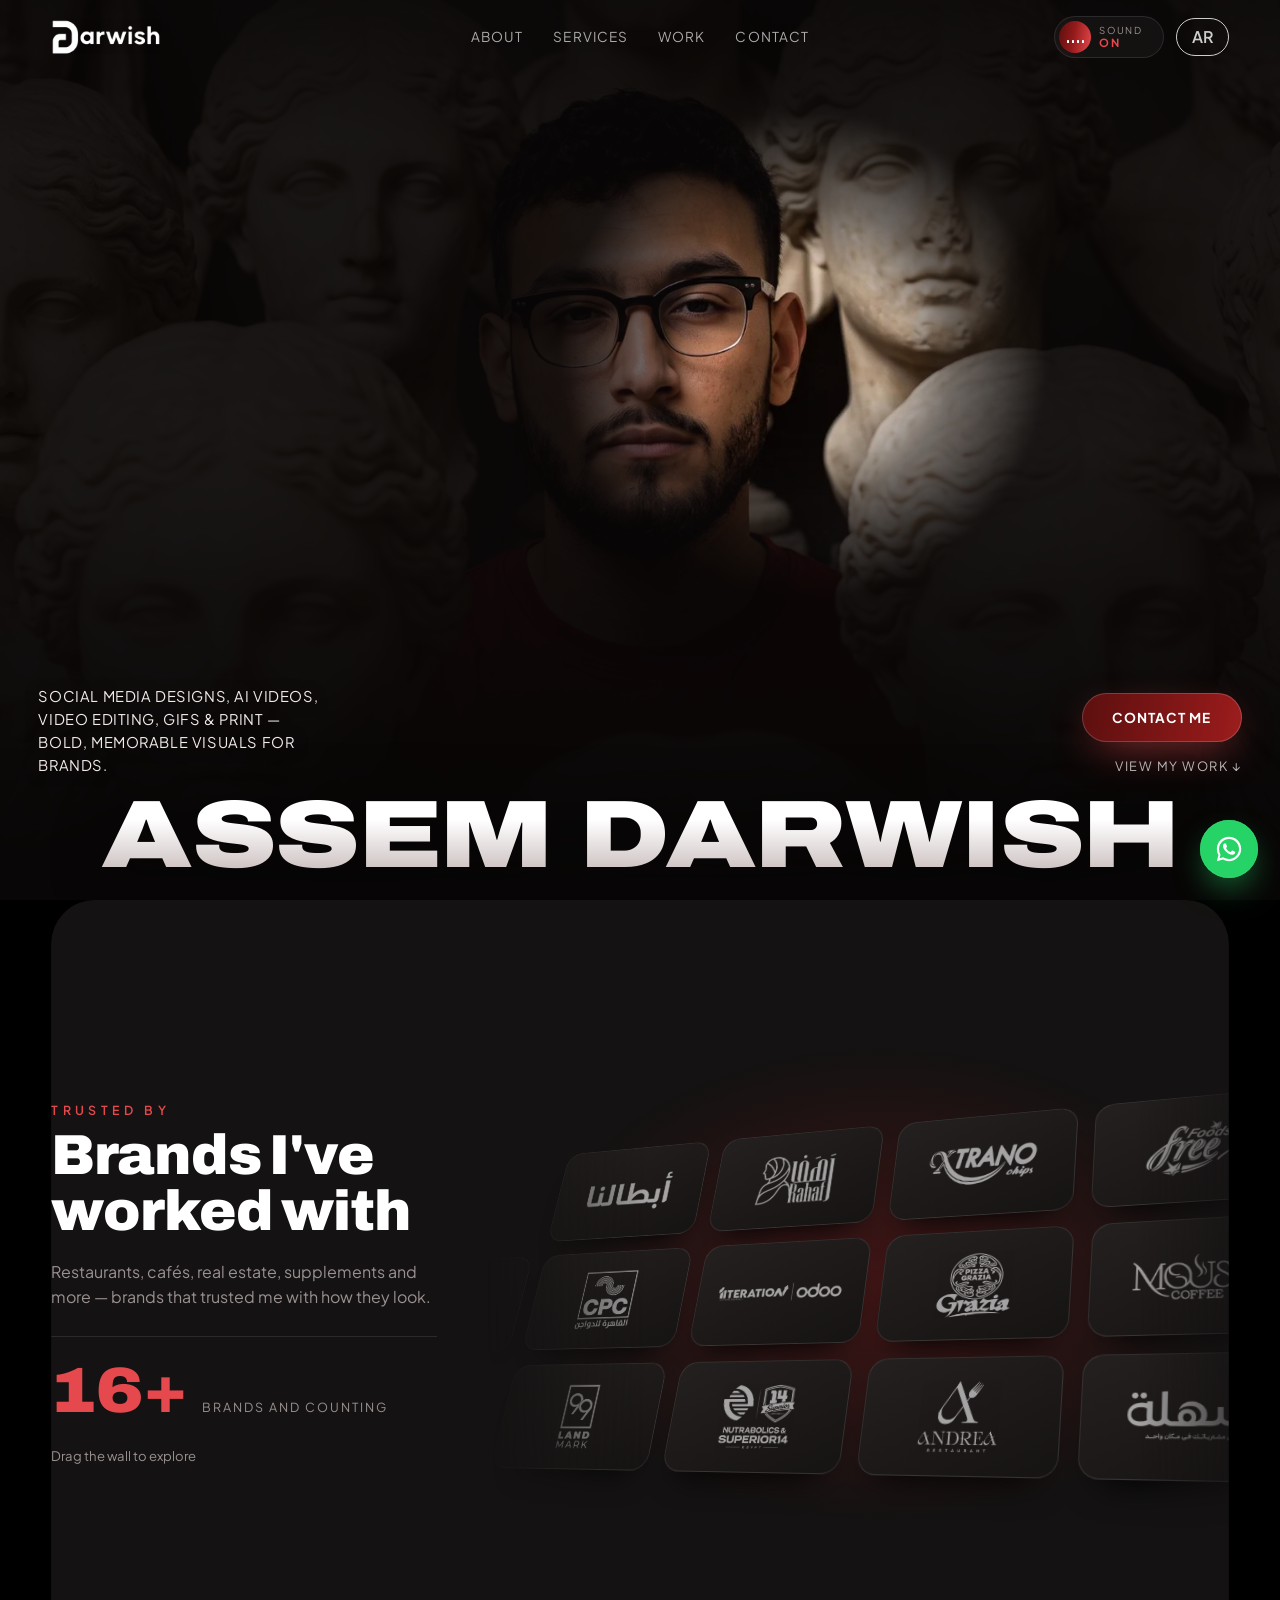
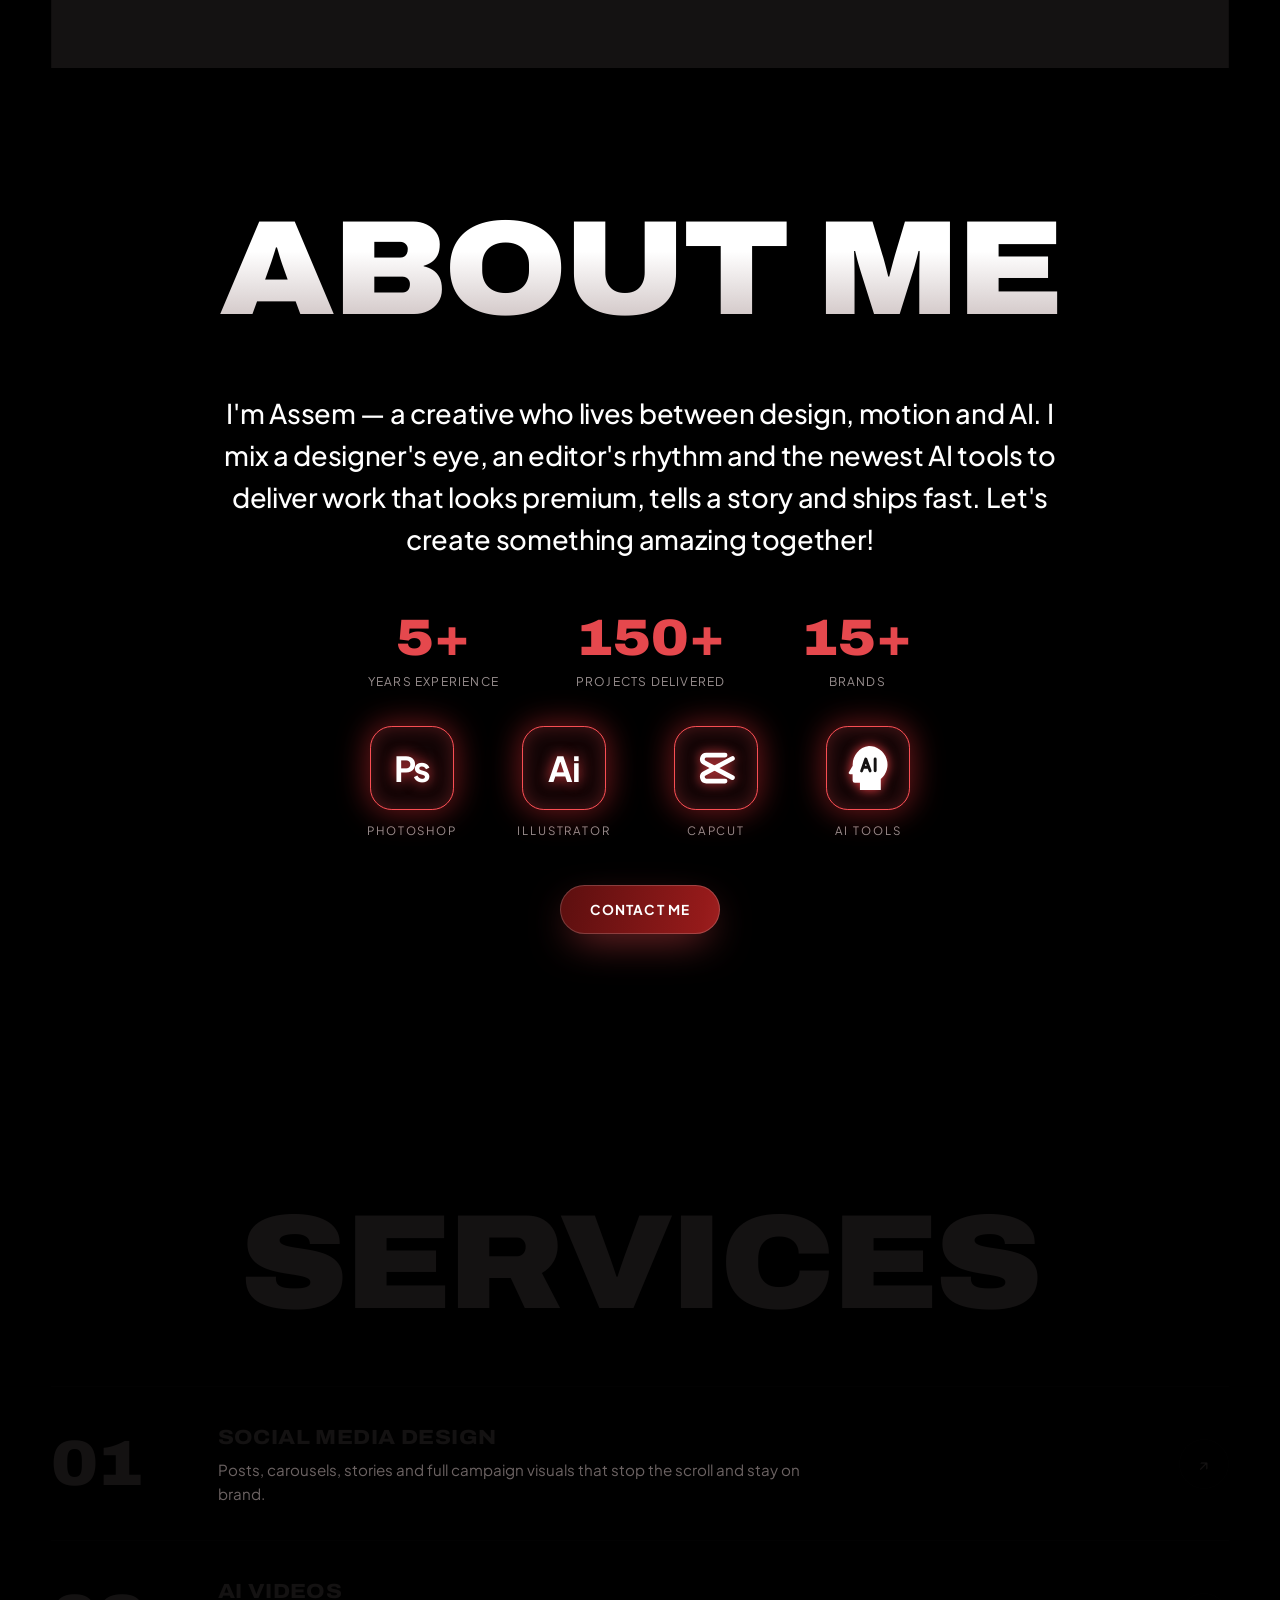
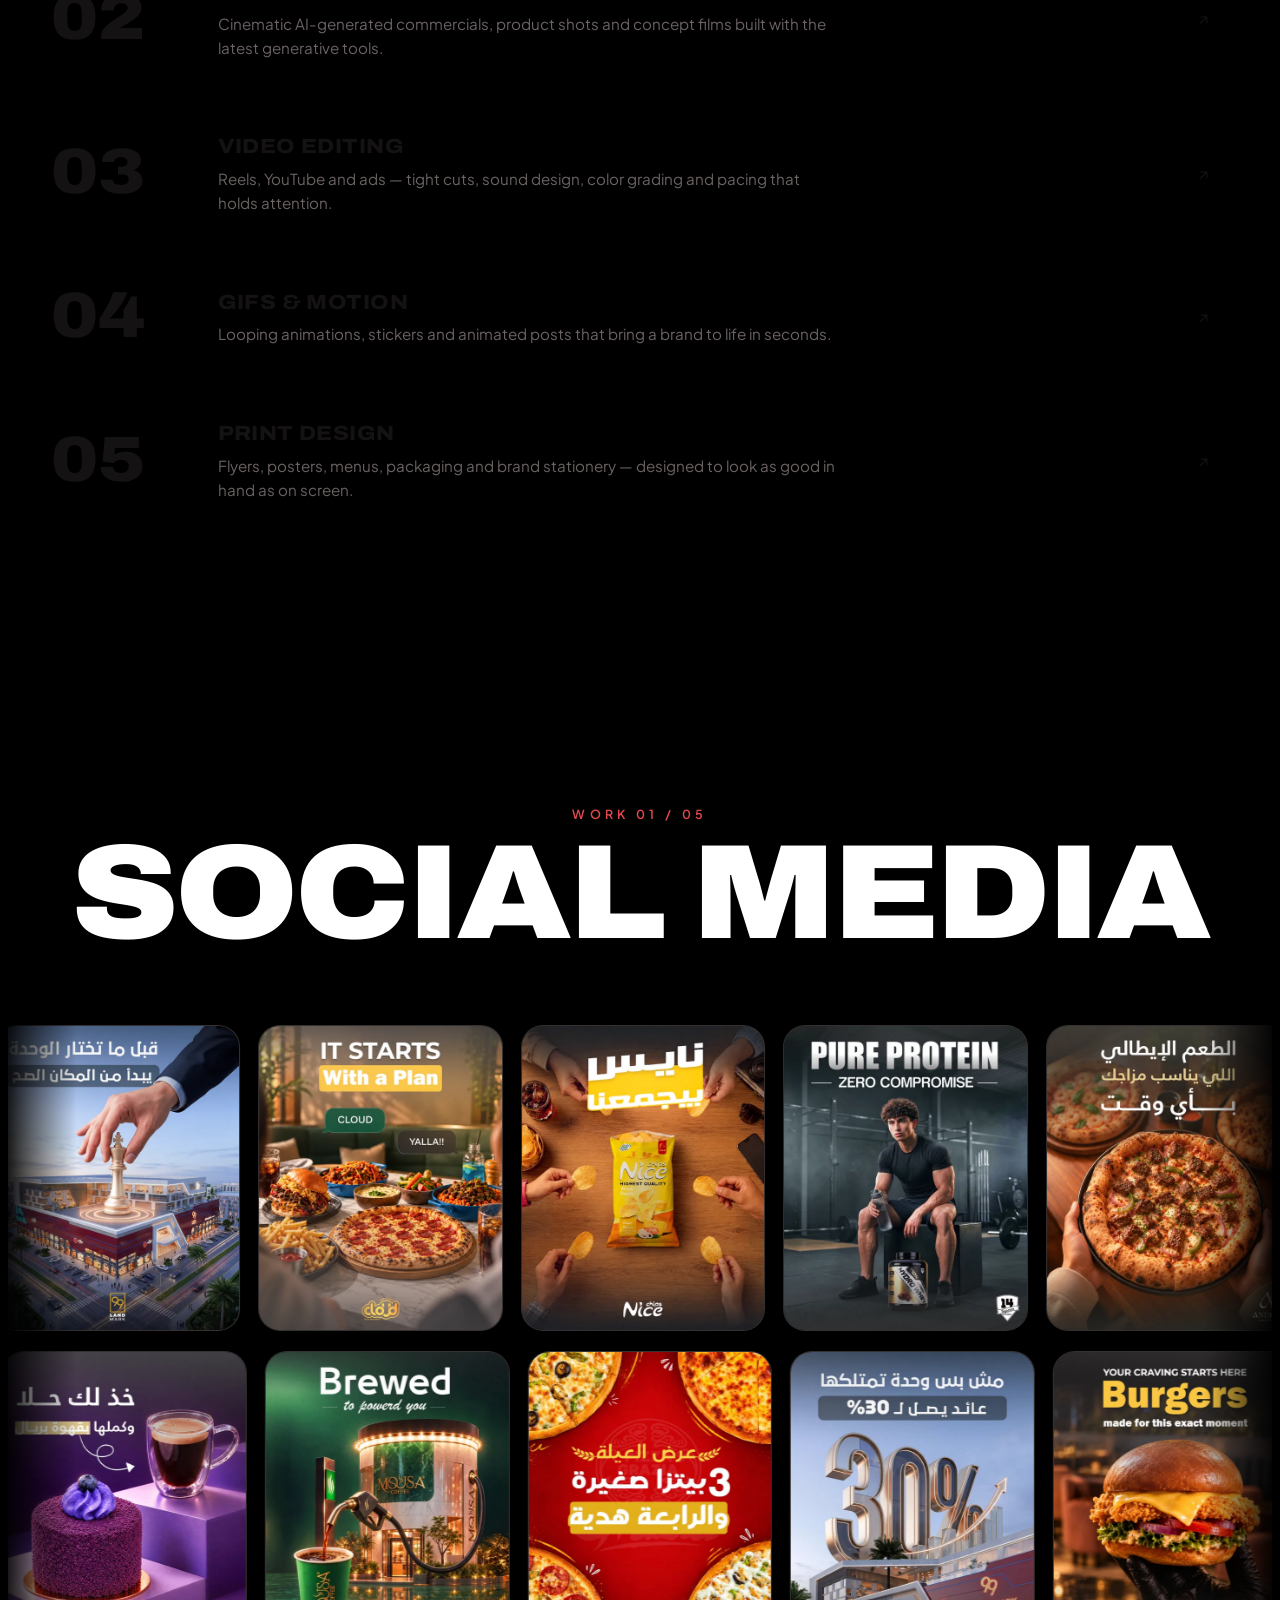
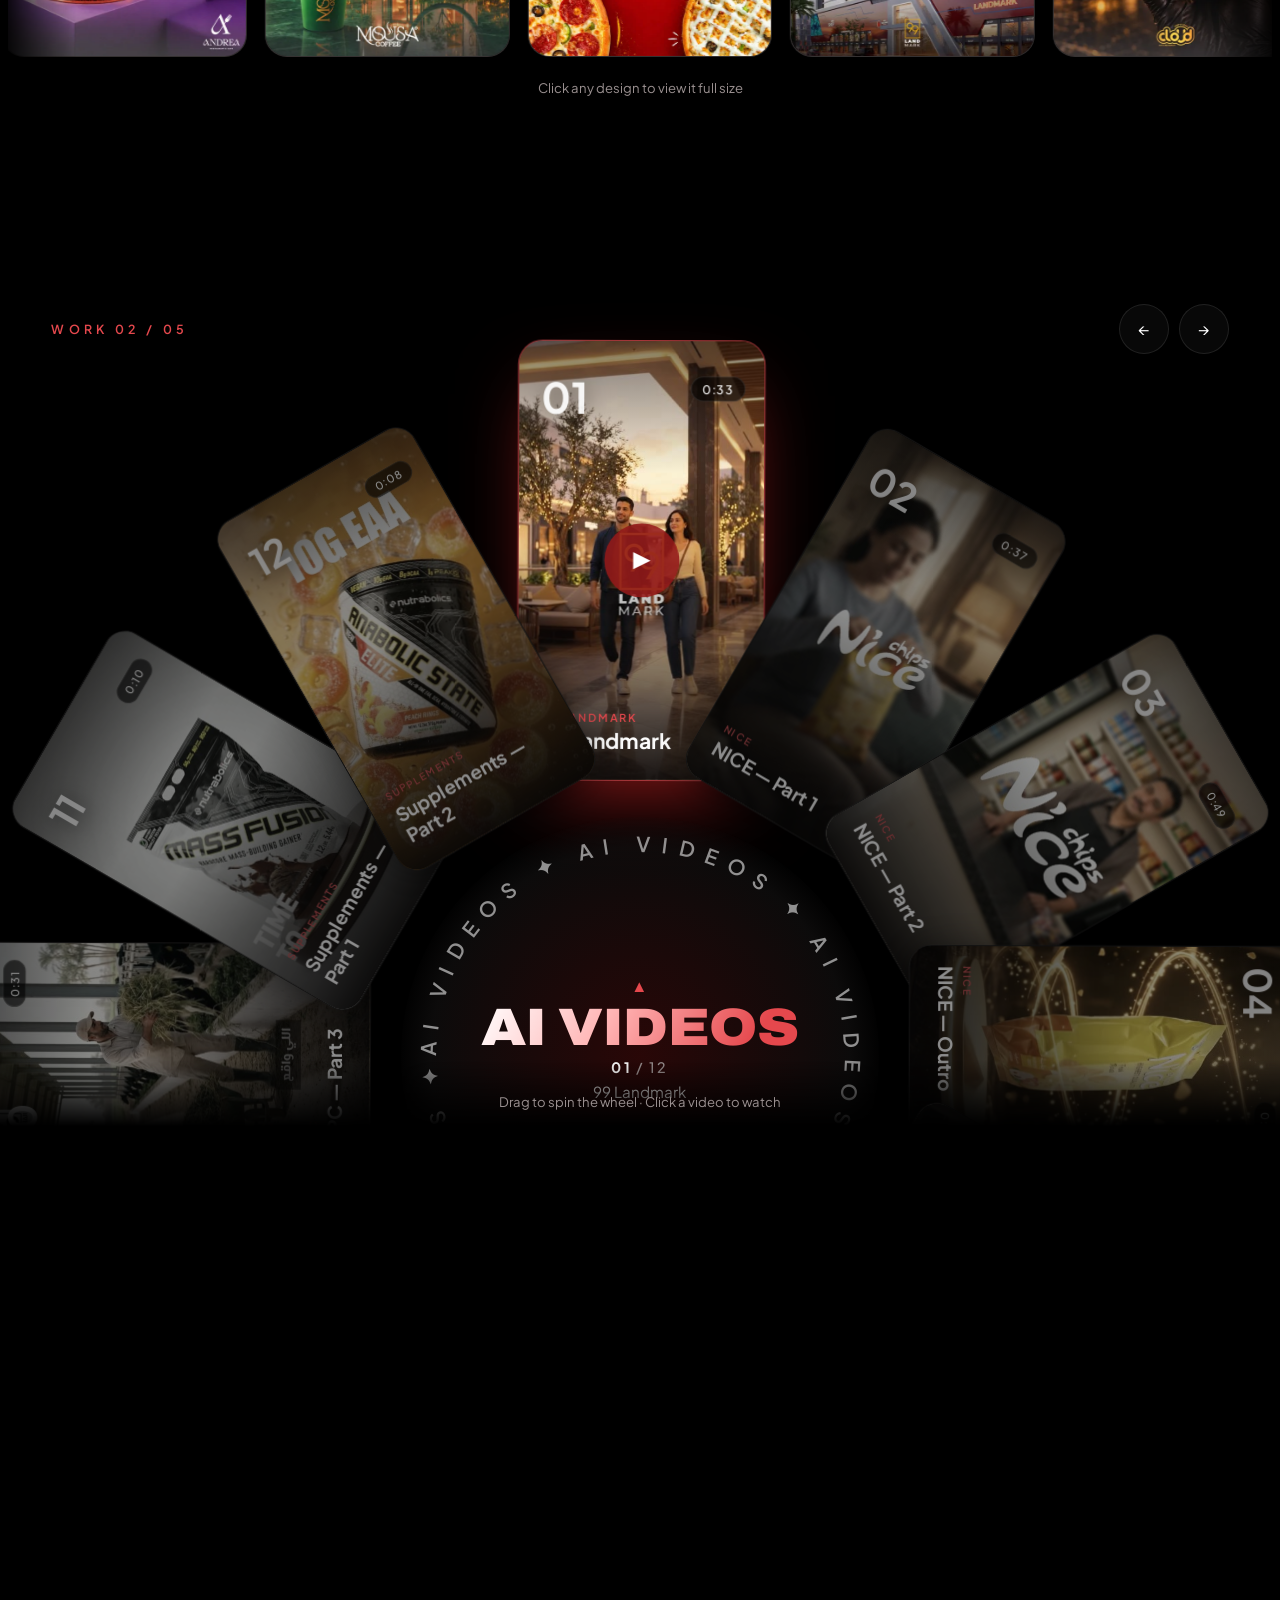
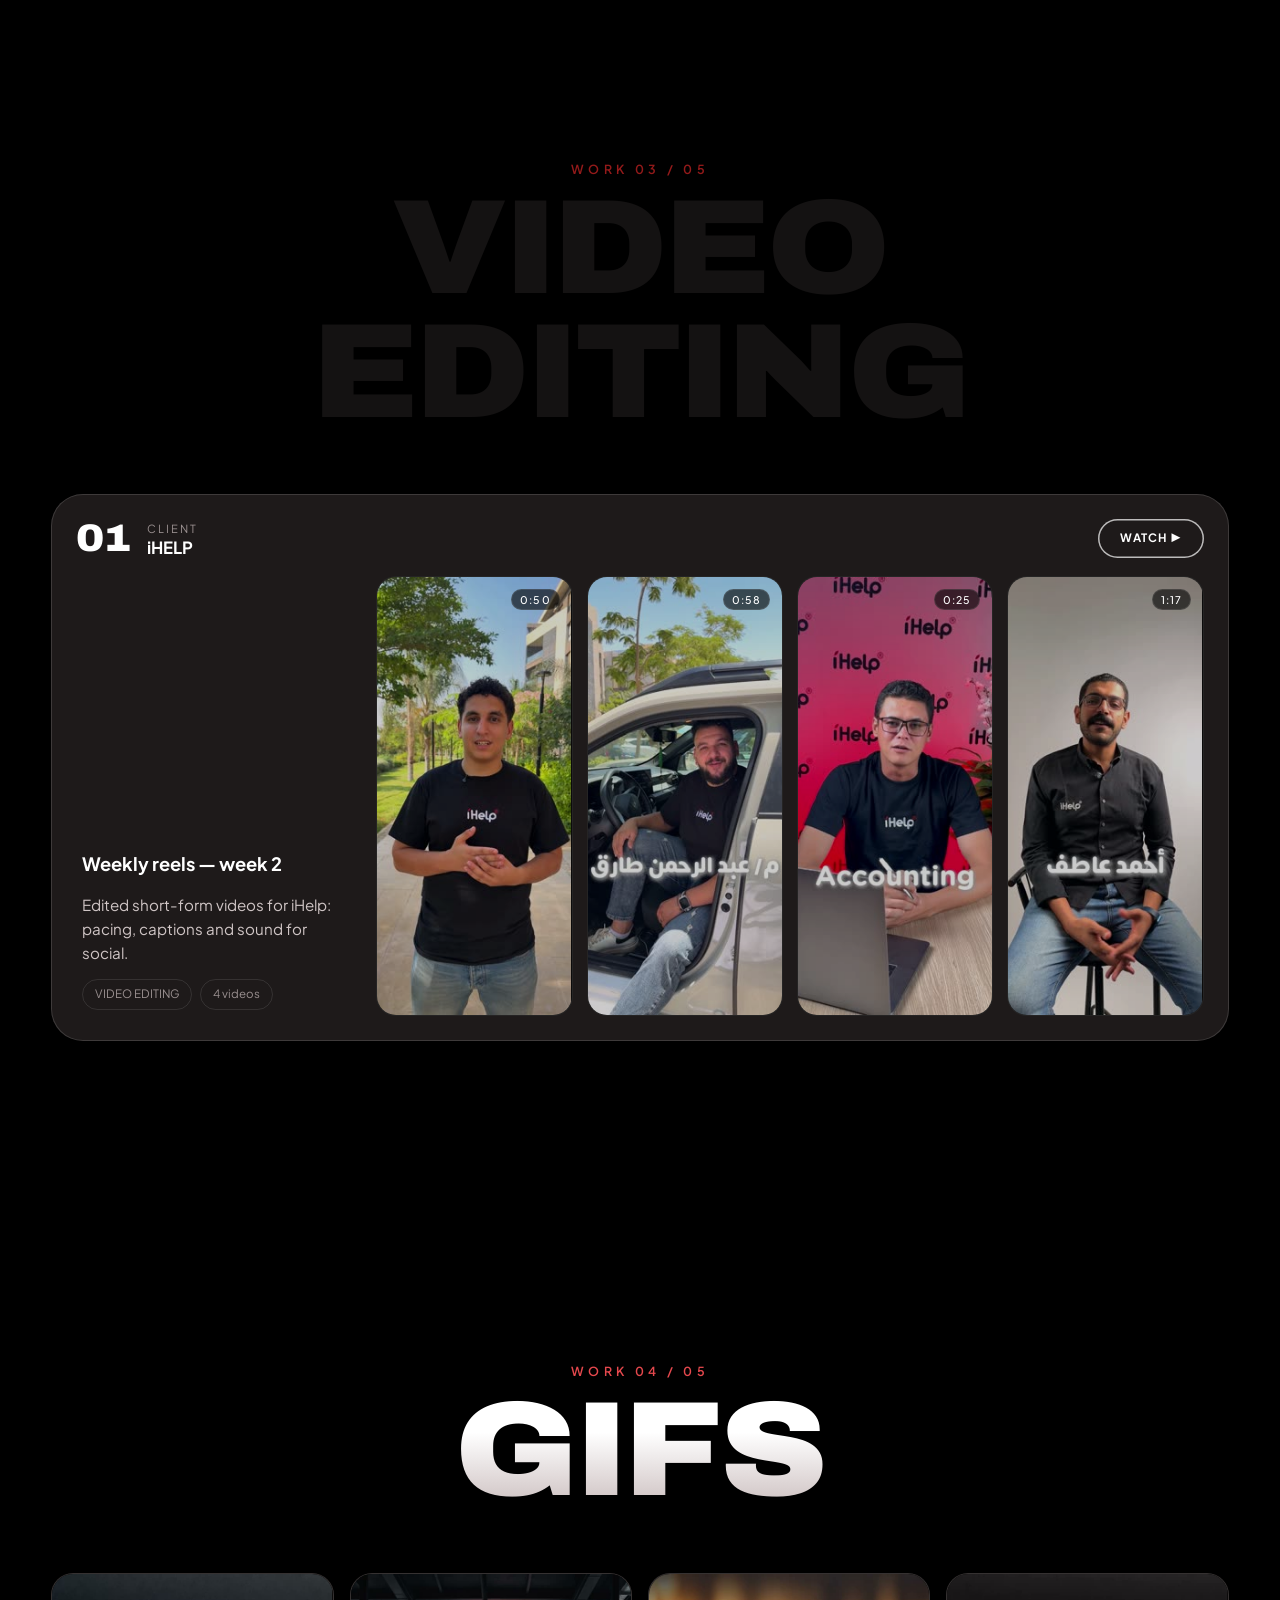
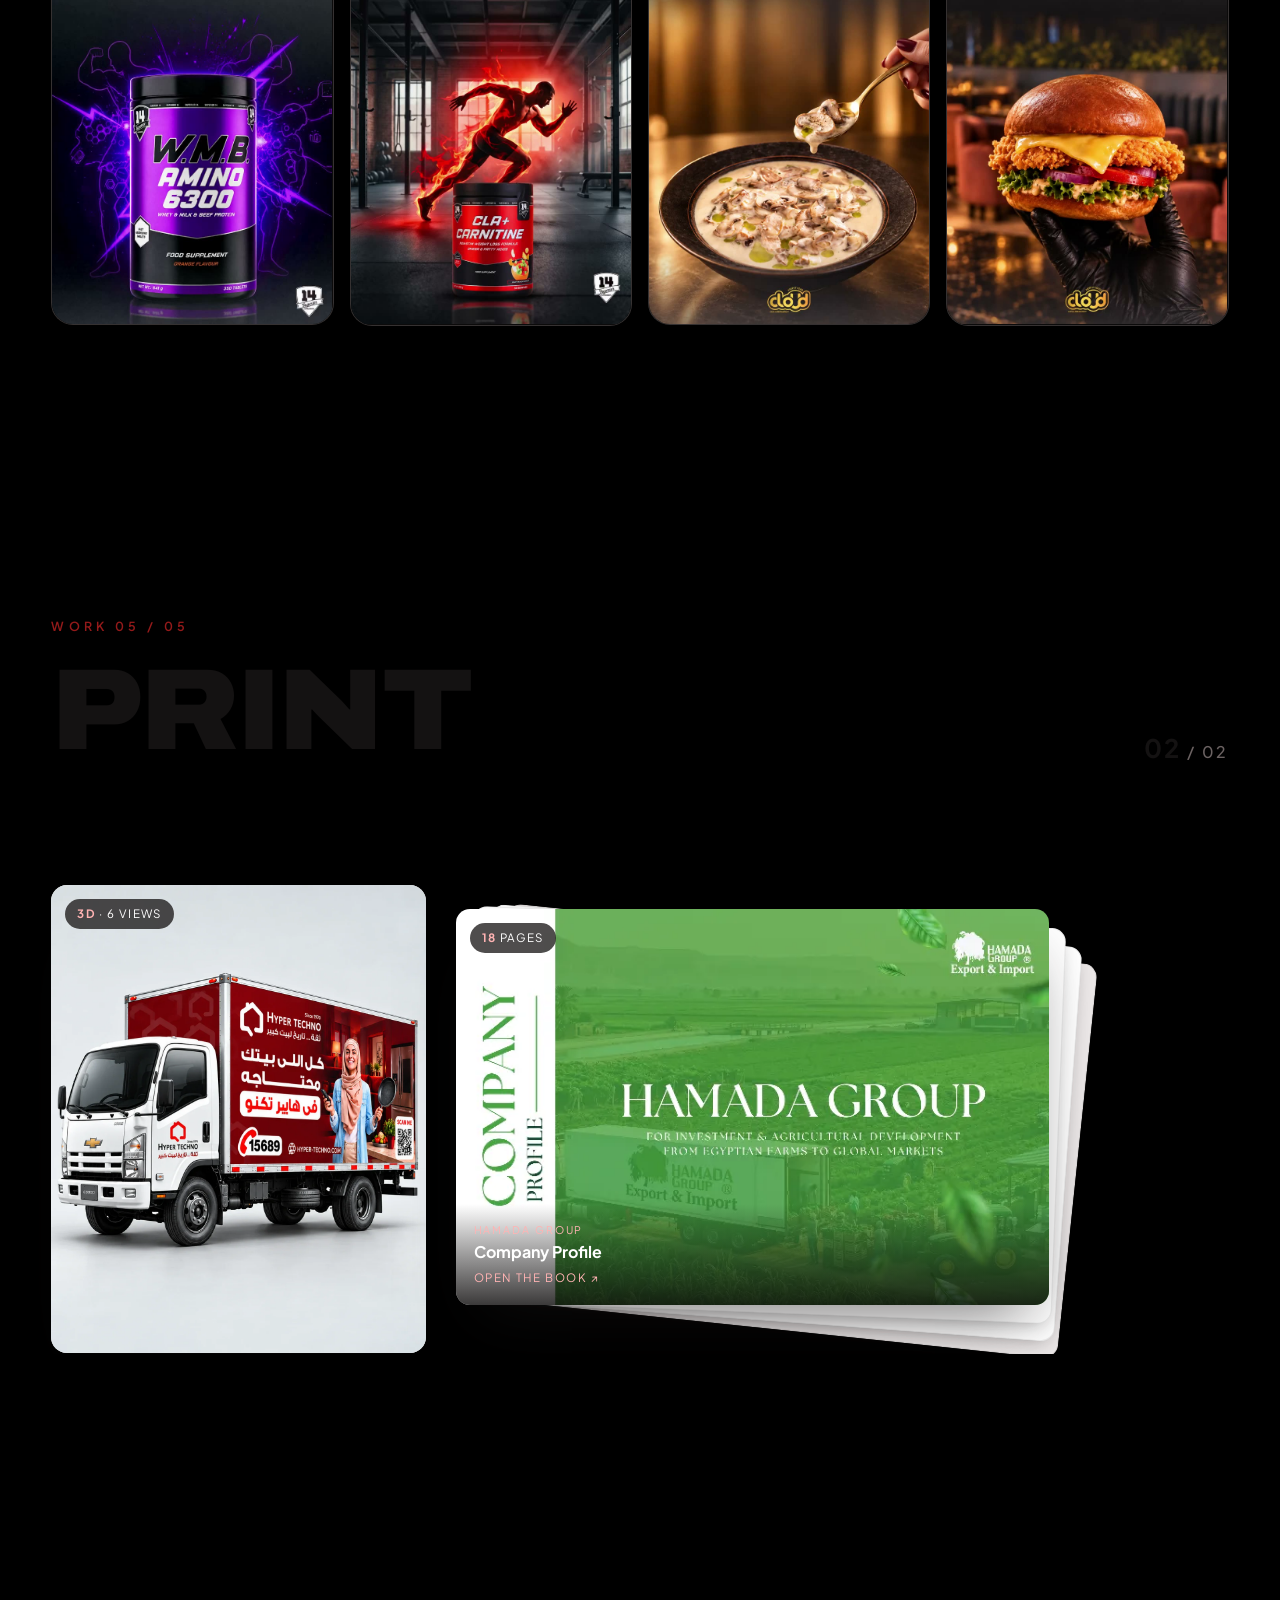
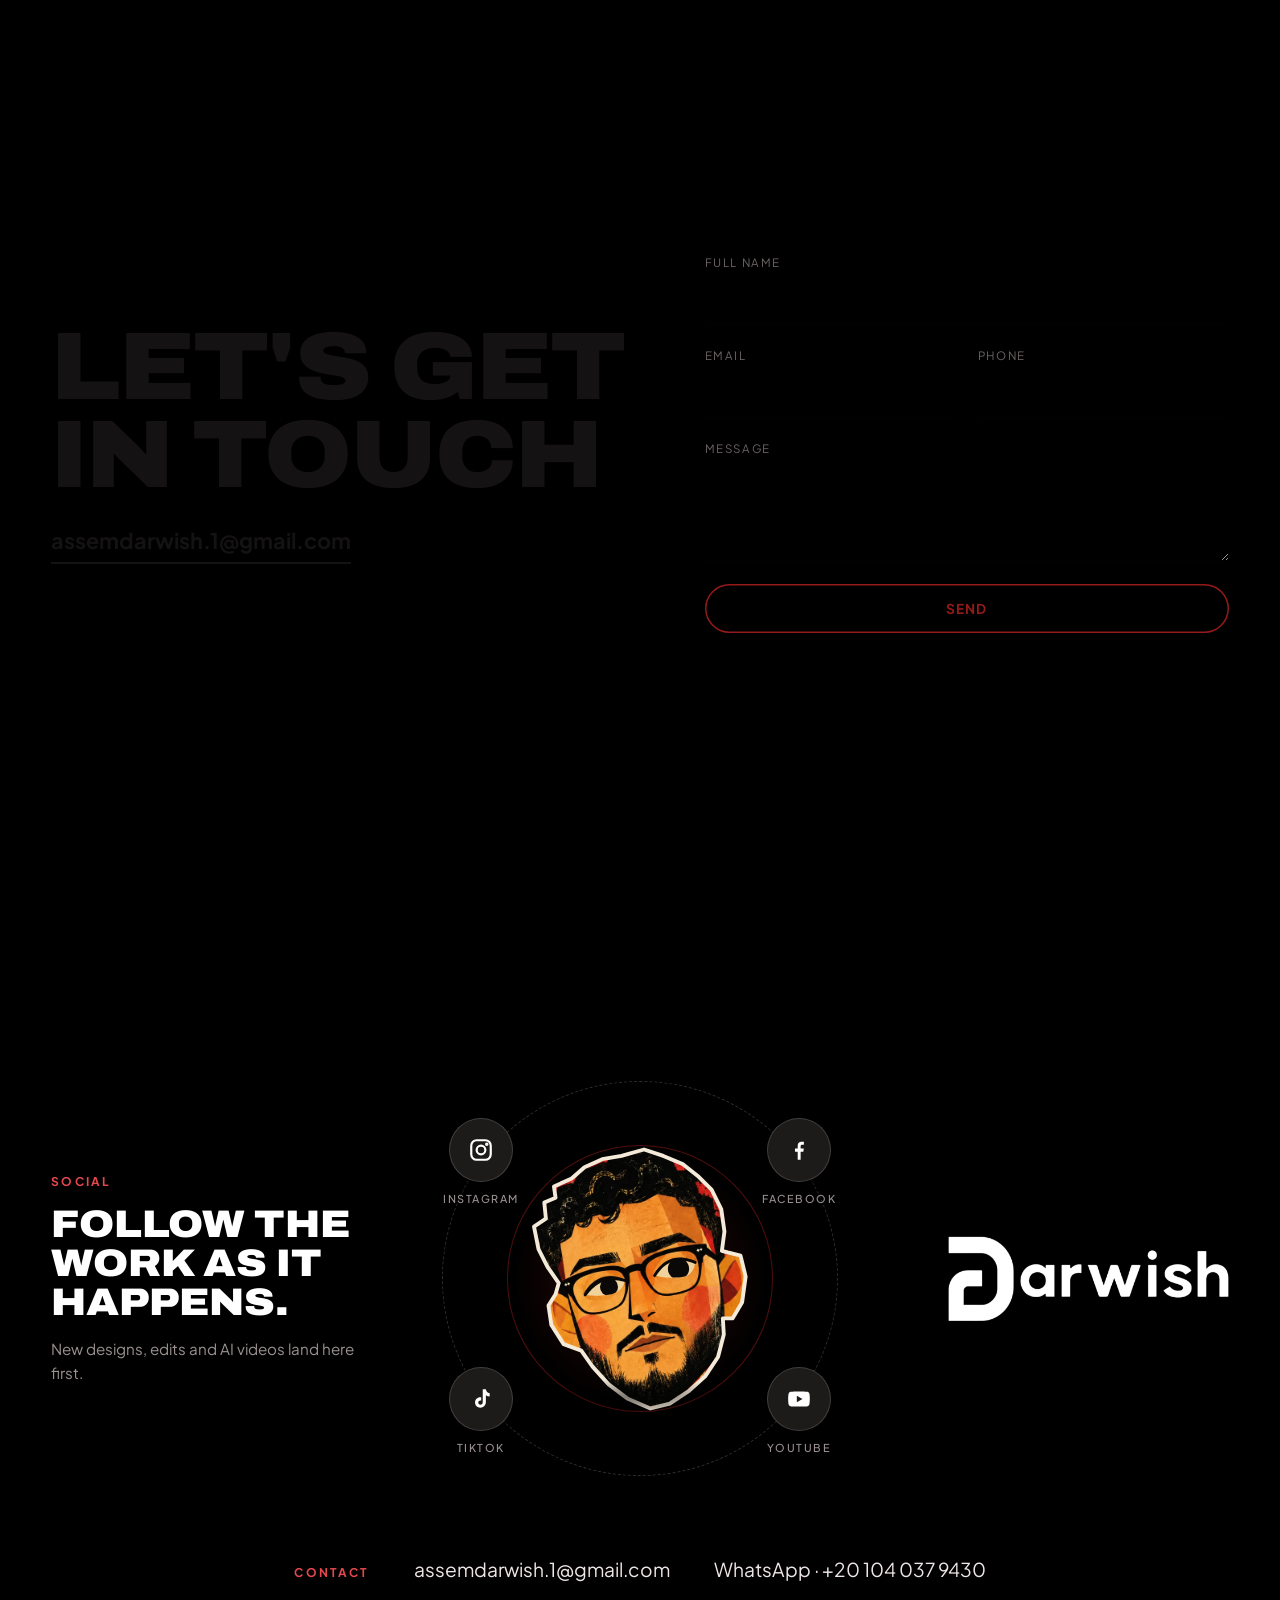
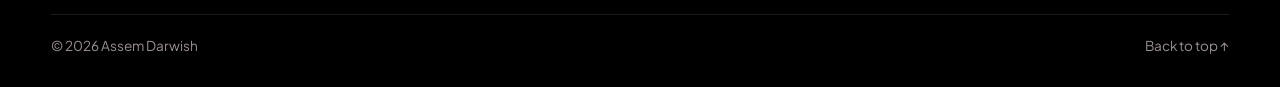
==== index.html @ 2fa7eb3a "Remove the testimonials section Co-Authored-By: Claude Opus 5.5 <noreply@anthropic.com>" ====
﻿<!doctype html>
<html lang="en" dir="ltr">
<head>
<meta charset="utf-8">
<meta name="viewport" content="width=device-width, initial-scale=1">
<title>Assem Darwish — Designer · Editor · AI Video Creator</title>
<meta name="description" content="Portfolio of Assem Darwish: graphic design, video editing and AI-generated video.">
<link rel="icon" href="favicon.ico" sizes="32x32">
<link rel="icon" href="assets/media/icon-512.png" type="image/png" sizes="512x512">
<link rel="apple-touch-icon" href="assets/media/icon-180.png">
<link rel="preconnect" href="https://fonts.googleapis.com">
<link rel="preconnect" href="https://fonts.gstatic.com" crossorigin>
<link href="https://fonts.googleapis.com/css2?family=Archivo:wdth,wght@62..125,400..900&family=Cairo:wght@400;600;800;900&family=Plus+Jakarta+Sans:wght@400;500;600;700&display=swap" rel="stylesheet">
<link rel="stylesheet" href="style.css?v=14">
</head>
<body>

<div class="loader" id="loader"><img class="loader-logo" src="assets/media/logo-mark.webp" alt=""><div class="loader-bar"><i></i></div>
</div>
<div class="cursor" id="cursor"></div>
<div class="progress" id="progress"></div>

<header class="nav" id="nav">
  <a href="#home" class="logo" aria-label="Assem Darwish"><img src="assets/media/logo.webp" alt="Assem Darwish"></a>
  <nav class="links" id="links">
    <a href="#about" data-en="About" data-ar="عني"></a>
    <a href="#services" data-en="Services" data-ar="خدماتي"></a>
    <a href="#work" data-en="Work" data-ar="أعمالي"></a>
    <a href="#contact" data-en="Contact" data-ar="تواصل"></a>
  </nav>
  <div class="nav-right">
    <div class="music" id="music">
  <button class="music-btn" id="musicBtn" aria-label="Play / pause music"><span class="eq"><i></i><i></i><i></i><i></i></span></button>
  <div class="music-info"><small data-en="Sound" data-ar="الصوت"></small><b id="musicState">OFF</b></div>
  <input type="range" id="musicVol" min="0" max="1" step="0.01" value="0.5" aria-label="Volume">
</div>
    <button class="lang" id="lang" aria-label="Switch language">AR</button>
    <button class="burger" id="burger" aria-label="Menu"><i></i><i></i></button>
  </div>
</header>

<main id="main">

<!-- HERO -->
<div class="anchor" id="home"></div>
<section class="panel hero">
  <div class="hero-media" id="heroMedia">
    <img src="assets/media/hero-statues.webp" alt="Assem Darwish" fetchpriority="high">
  </div>
  <div class="hero-shade"></div>
  <div class="hero-dark" id="heroDark" aria-hidden="true"></div>
  <h1 class="hero-name"><span id="heroName" data-en="ASSEM DARWISH" data-ar="عاصم درويش"></span></h1>
  <div class="hero-row">
    <p class="hero-intro reveal" data-en="Social media designs, AI videos, video editing, GIFs & print — bold, memorable visuals for brands." data-ar="تصميمات سوشيال ميديا، فيديوهات AI، مونتاج، GIFs ومطبوعات — شغل جريء بيعلّم مع البراندات."></p>
    <div class="hero-cta reveal">
      <a href="#contact" class="pill magnetic"><span data-en="Contact me" data-ar="تواصل معايا"></span></a>
      <a href="#work" class="hero-link" data-en="View my work ↓" data-ar="شوف أعمالي ↓"></a>
    </div>
  </div>
</section>

<!-- CLIENTS -->
<div class="anchor" id="clients"></div>
<section class="panel clients-sec">
  <div class="wrap clients-grid">
    <div class="clients-copy">
      <p class="work-no" data-en="TRUSTED BY" data-ar="عملاء اشتغلت معاهم"></p>
      <h2 class="ttl title-case" data-en="Brands I've worked with" data-ar="براندات اشتغلت معاها"></h2>
      <p class="clients-lead" data-en="Restaurants, cafés, real estate, supplements and more — brands that trusted me with how they look." data-ar="مطاعم وكافيهات وعقارات ومكملات غذائية وغيرهم — براندات وثقت فيّا في شكلها قدام الناس."></p>
      <div class="clients-stat reveal"><b data-count="16" data-suffix="+">0</b><span data-en="brands and counting" data-ar="براند ولسه مكملين"></span></div>
      <p class="hint" data-en="Drag the wall to explore" data-ar="اسحب الحيطة عشان تشوف أكتر"></p>
    </div>
    <div class="lwall"><div class="lwall-in">
      <div class="lrow"><div class="ltrack" id="logos1"></div></div>
      <div class="lrow"><div class="ltrack" id="logos2"></div></div>
      <div class="lrow"><div class="ltrack" id="logos3"></div></div>
    </div></div>
  </div>
</section>
<!-- ABOUT -->
<div class="anchor" id="about"></div>
<section class="panel about-sec">
  <i class="obj o-sphere" data-speed=".18"></i>
  <i class="obj o-pill" data-speed="-.12"></i>
  <i class="obj o-ring" data-speed=".1"></i>
  <i class="obj o-star" data-speed="-.2">✦</i>
  <i class="obj o-sphere sm" data-speed=".25"></i>
  <div class="wrap center">
    <h2 class="ttl outline" data-en="ABOUT ME" data-ar="عني"></h2>
    <p class="words" data-en="I'm Assem — a creative who lives between design, motion and AI. I mix a designer's eye, an editor's rhythm and the newest AI tools to deliver work that looks premium, tells a story and ships fast. Let's create something amazing together!" data-ar="أنا عاصم — بشتغل في المنطقة اللي بين التصميم والحركة والذكاء الاصطناعي. بجمع عين المصمم وإيقاع المونتير وأحدث أدوات الـ AI عشان أطلّع شغل شكله احترافي، بيحكي حكاية، وبيتسلّم بسرعة. يلا نعمل حاجة عظيمة سوا!"></p>
    <ul class="stats reveal">
      <li><b data-count="5" data-suffix="+">0</b><small data-en="Years experience" data-ar="سنين خبرة"></small></li>
      <li><b data-count="150" data-suffix="+">0</b><small data-en="Projects delivered" data-ar="مشروع اتسلّم"></small></li>
      <li><b data-count="15" data-suffix="+">0</b><small data-en="Brands" data-ar="براند"></small></li>
    </ul>
    <div class="tools reveal">
      <div class="tool"><i class="tool-ic">Ps</i><span>Photoshop</span></div>
      <div class="tool"><i class="tool-ic">Ai</i><span>Illustrator</span></div>
      <div class="tool"><i class="tool-ic"><svg viewBox="0 0 48 48" fill="none" stroke="currentColor" stroke-width="4.200" stroke-linecap="round" stroke-linejoin="round"><path d="M32 12.500H15.500a3.600 3.600 0 0 0-1.700 6.800L38.500 32.500"/><path d="M32 35.500H15.500a3.600 3.600 0 0 1-1.700-6.800L38.500 15.500"/></svg></i><span>CapCut</span></div>
      <div class="tool"><i class="tool-ic"><svg viewBox="2.200 0.500 48 48"><path fill="currentColor" d="M27 5a16.500 16.500 0 0 1 10.500 29.200V44H19v-6.500h-4.500a2 2 0 0 1-2-2V30h-2.300a1.200 1.200 0 0 1-1-1.800l3.400-5.700A16.500 16.500 0 0 1 27 5z"/><path fill="none" stroke="#141212" stroke-width="2.600" stroke-linecap="round" stroke-linejoin="round" d="M20.500 27l3.700-10.500L28 27M22 23.800h4.500M32.500 16.500V27"/></svg></i><span data-en="AI Tools" data-ar="أدوات الـ AI"></span></div>
    </div>
    <a href="#contact" class="pill magnetic reveal"><span data-en="Contact me" data-ar="تواصل معايا"></span></a>
  </div>
</section>

<!-- SERVICES -->
<div class="anchor" id="services"></div>
<section class="panel light services-sec">
  <div class="wrap">
    <h2 class="ttl" data-en="SERVICES" data-ar="خدماتي"></h2>
    <ol class="svc">
      <li class="reveal"><a href="#social"><b>01</b><div><h3 data-en="Social Media Design" data-ar="تصميمات سوشيال ميديا"></h3><p data-en="Posts, carousels, stories and full campaign visuals that stop the scroll and stay on brand." data-ar="بوستات وكاروسيل وستوريز وحملات كاملة بتوقف السكرول وماشية على هوية البراند."></p></div><span class="arr">↗</span></a></li>
      <li class="reveal"><a href="#reel"><b>02</b><div><h3 data-en="AI Videos" data-ar="فيديوهات AI"></h3><p data-en="Cinematic AI-generated commercials, product shots and concept films built with the latest generative tools." data-ar="إعلانات سينمائية بالذكاء الاصطناعي، برودكت شوتس وأفلام كونسبت بأحدث الأدوات."></p></div><span class="arr">↗</span></a></li>
      <li class="reveal"><a href="#editing"><b>03</b><div><h3 data-en="Video Editing" data-ar="مونتاج الفيديوهات"></h3><p data-en="Reels, YouTube and ads — tight cuts, sound design, color grading and pacing that holds attention." data-ar="ريلز ويوتيوب وإعلانات — قصّات سريعة، ساوند ديزاين، كلر جريدنج وإيقاع بيشد."></p></div><span class="arr">↗</span></a></li>
      <li class="reveal"><a href="#gifs"><b>04</b><div><h3 data-en="GIFs & Motion" data-ar="GIFs وموشن"></h3><p data-en="Looping animations, stickers and animated posts that bring a brand to life in seconds." data-ar="أنيميشن متكرر واستيكرز وبوستات متحركة بتدّي البراند روح في ثواني."></p></div><span class="arr">↗</span></a></li>
      <li class="reveal"><a href="#print"><b>05</b><div><h3 data-en="Print Design" data-ar="المطبوعات"></h3><p data-en="Flyers, posters, menus, packaging and brand stationery — designed to look as good in hand as on screen." data-ar="فلايرز وبوسترات ومنيوهات وباكدج وأدوات البراند — متصممة تبان حلوة في الإيد زي على الشاشة."></p></div><span class="arr">↗</span></a></li>
    </ol>
  </div>
</section>

<!-- WORK 01: SOCIAL MEDIA -->
<div class="anchor" id="work"></div>
<div class="anchor" id="social"></div>
<section class="panel social-sec">
  <div class="wrap">
    <p class="work-no">WORK 01 / 05</p>
    <h2 class="ttl" data-en="SOCIAL MEDIA" data-ar="سوشيال ميديا"></h2>
  </div>
  <div class="grow"><div class="gtrack" id="social1"></div></div>
  <div class="grow rev"><div class="gtrack" id="social2"></div></div>
  <p class="hint" data-en="Click any design to view it full size" data-ar="اضغط على أي تصميم عشان تشوفه كبير"></p>
</section>
<!-- AI VIDEOS WHEEL -->
<div class="anchor" id="reel"></div>
<section class="panel reel-sec">
  <div class="wrap">
    <div class="reel-head">
      <p class="work-no">WORK 02 / 05</p>
      <div class="reel-nav">
        <button id="reelPrev" aria-label="Previous">←</button>
        <button id="reelNext" aria-label="Next">→</button>
      </div>
    </div>
    <div class="wheel-stage" id="wheelStage">
      <div class="wheel" id="wheel"></div>
      <div class="hub">
        <svg class="hub-ring" viewBox="0 0 300 300" aria-hidden="true">
          <defs><path id="hubPath" d="M150,150 m-128,0 a128,128 0 1,1 256,0 a128,128 0 1,1 -256,0"/></defs>
          <text><textPath href="#hubPath" textLength="800" lengthAdjust="spacing">AI VIDEOS ✦ AI VIDEOS ✦ AI VIDEOS ✦ AI VIDEOS ✦ AI VIDEOS ✦ </textPath></text>
        </svg>
        <div class="hub-core">
          <span class="hub-mark">▲</span>
          <b>AI VIDEOS</b>
          <small><span id="reelNow">01</span> / <span id="reelAll">00</span></small>
          <em id="wheelTitle"></em>
        </div>
      </div>
    </div>
    <p class="hint" data-en="Drag to spin the wheel · Click a video to watch" data-ar="اسحب عشان تلف العجلة · اضغط على أي فيديو عشان تشوفه"></p>
  </div>
</section>
<div class="dwell" aria-hidden="true"></div>

<!-- WORK 03: VIDEO EDITING -->
<div class="anchor" id="editing"></div>
<section class="panel light editing-sec">
  <div class="wrap">
    <p class="work-no">WORK 03 / 05</p>
    <h2 class="ttl" data-en="VIDEO EDITING" data-ar="مونتاج"></h2>
    <div class="stack" id="stack"></div>
  </div>
</section>

<!-- WORK 04: GIFS -->
<div class="anchor" id="gifs"></div>
<section class="panel gifs-sec">
  <div class="wrap">
    <p class="work-no">WORK 04 / 05</p>
    <h2 class="ttl outline" data-en="GIFS" data-ar="GIFS"></h2>
    <div class="bento" id="bento"></div>
  </div>
</section>

<!-- WORK 05: PRINT -->
<div class="anchor" id="print"></div>
<section class="panel light print-sec" id="printSec">
  <div class="print-pin">
    <div class="wrap print-head">
      <p class="work-no">WORK 05 / 05</p>
      <h2 class="ttl left" data-en="PRINT" data-ar="مطبوعات"></h2>
      <p class="print-count"><b id="printNow">01</b> / <span id="printAll">00</span></p>
    </div>
    <div class="print-track" id="printTrack"></div>
  </div>
</section>
<!-- CONTACT -->
<div class="anchor" id="contact"></div>
<section class="panel light contact-sec">
  <i class="obj o-pill red" data-speed=".15"></i>
  <div class="wrap contact-grid">
    <div class="contact-left">
      <h2 class="ttl left" data-en="LET'S GET IN TOUCH" data-ar="يلا نتكلم"></h2>
      <a class="mail" href="mailto:assemdarwish.1@gmail.com">assemdarwish.1@gmail.com</a>
    </div>
    <form class="form reveal" id="form">
      <label><span data-en="Full name" data-ar="الاسم"></span><input name="name" required></label>
      <div class="form-2">
        <label><span data-en="Email" data-ar="الإيميل"></span><input name="email" type="email" required></label>
        <label><span data-en="Phone" data-ar="الموبايل"></span><input name="phone" type="tel"></label>
      </div>
      <label><span data-en="Message" data-ar="رسالتك"></span><textarea name="msg" rows="3" required></textarea></label>
      <button class="pill outline" type="submit"><span data-en="Send" data-ar="ابعت"></span></button>
    </form>
  </div>
</section>

<!-- FOOTER -->
<footer class="panel foot-sec">
  <div class="wrap foot-grid">
    <div class="foot-copy">
      <h4 data-en="Social" data-ar="سوشيال"></h4>
      <h2 class="foot-title" data-en="Follow the work as it happens." data-ar="تابع الشغل أول بأول."></h2>
      <p class="foot-lead" data-en="New designs, edits and AI videos land here first." data-ar="أحدث التصميمات والمونتاج وفيديوهات الـ AI بتنزل هنا الأول."></p>
    </div>
    <div class="orbit" id="orbit">
      <span class="orbit-ring"></span><span class="orbit-ring r2"></span>
      <svg class="me" id="me" viewBox="40 55 695 845" data-rest=".35" aria-hidden="true">
        <defs>
          <clipPath id="headClip"><polygon points="205,700 150,680 112,620 103,560 125,525 135,490 100,440 72,385 58,315 95,290 90,240 125,225 120,190 175,165 215,130 270,105 330,95 400,75 460,95 520,120 570,160 610,200 640,260 650,330 642,390 660,395 700,405 716,470 705,550 675,600 645,600 648,650 630,720 590,780 540,825 480,865 420,880 350,850 290,805 240,750"/></clipPath>
          <clipPath id="eyeL"><path d="M217 527 Q265 458 340 482 Q338 512 300 525 Q260 532 217 527Z"/></clipPath>
          <clipPath id="eyeR"><path d="M433 467 Q478 392 559 426 Q556 455 533 468 Q490 480 433 467Z"/></clipPath>
        </defs>
        <image href="assets/media/me-art.webp?v=3" width="900" height="1000" clip-path="url(#headClip)"/>
        <g clip-path="url(#eyeL)"><rect x="200" y="390" width="380" height="160" fill="#f0d29c"/><circle class="pupil" data-cx="282" data-cy="502" data-rx="26" data-ry="7" r="28" fill="#0b0908"/></g>
        <path d="M217 527 Q265 458 340 482" fill="none" stroke="#0b0908" stroke-width="9" stroke-linecap="round"/>
        <g clip-path="url(#eyeR)"><rect x="200" y="390" width="380" height="160" fill="#f0d29c"/><circle class="pupil" data-cx="498" data-cy="446" data-rx="26" data-ry="7" r="33" fill="#0b0908"/></g>
        <path d="M433 467 Q478 392 559 426" fill="none" stroke="#0b0908" stroke-width="9" stroke-linecap="round"/>
        <polygon points="205,700 150,680 112,620 103,560 125,525 135,490 100,440 72,385 58,315 95,290 90,240 125,225 120,190 175,165 215,130 270,105 330,95 400,75 460,95 520,120 570,160 610,200 640,260 650,330 642,390 660,395 700,405 716,470 705,550 675,600 645,600 648,650 630,720 590,780 540,825 480,865 420,880 350,850 290,805 240,750" fill="none" stroke="#f4ead9" stroke-width="12" stroke-linejoin="round"/>
      </svg>
      <a class="soc s1" href="https://www.instagram.com/darwissh.1" target="_blank" rel="noopener" aria-label="Instagram"><i><svg viewBox="0 0 24 24" fill="none" stroke="currentColor" stroke-width="2"><rect x="3" y="3" width="18" height="18" rx="5"/><circle cx="12" cy="12" r="4"/><circle cx="17.3" cy="6.7" r=".6" fill="currentColor"/></svg></i><b>Instagram</b></a>
      <a class="soc s2" href="https://www.facebook.com/share/1Do2ATToqX/" target="_blank" rel="noopener" aria-label="Facebook"><i><svg viewBox="0 0 24 24" fill="currentColor"><path d="M13.5 21v-7.5h2.5l.4-3h-2.9V8.6c0-.9.3-1.5 1.6-1.5h1.4V4.4c-.3 0-1.1-.1-2.100-.1-2.200 0-3.600 1.300-3.600 3.700v2.500H8.300v3h2.500V21z"/></svg></i><b>Facebook</b></a>
      <a class="soc s3" href="https://www.tiktok.com/@darwishl2.0l" target="_blank" rel="noopener" aria-label="TikTok"><i><svg viewBox="0 0 24 24" fill="currentColor"><path d="M16.500 3c.300 2.100 1.500 3.500 3.500 3.700v2.900c-1.300 0-2.500-.400-3.500-1.100v6.300c0 3.200-2.300 5.200-5.100 5.200S6.500 17.900 6.500 15.200c0-3 2.500-5.300 5.700-4.800v3c-1.500-.400-2.700.500-2.700 1.800 0 1.200.9 2 2 2 1.200 0 2.100-.800 2.100-2.300V3z"/></svg></i><b>TikTok</b></a>
      <a class="soc s4" href="https://youtube.com/@darwissh.1" target="_blank" rel="noopener" aria-label="YouTube"><i><svg viewBox="0 0 24 24" fill="currentColor"><path d="M21.600 7.200c-.200-.900-.900-1.500-1.800-1.800C18.200 5 12 5 12 5s-6.200 0-7.800.400c-.900.300-1.600.900-1.800 1.800C2 8.800 2 12 2 12s0 3.200.400 4.800c.200.900.900 1.500 1.800 1.800C5.800 19 12 19 12 19s6.200 0 7.800-.400c.900-.300 1.600-.900 1.800-1.800.400-1.600.400-4.800.400-4.800s0-3.200-.400-4.800zM10 15V9l5.200 3z"/></svg></i><b>YouTube</b></a>
    </div>
    <div class="letters" aria-label="Darwish">
      <img src="assets/media/letters/l1.webp" alt="" draggable="false"><img src="assets/media/letters/l2.webp" alt="" draggable="false"><img src="assets/media/letters/l3.webp" alt="" draggable="false"><img src="assets/media/letters/l4.webp" alt="" draggable="false"><img src="assets/media/letters/l5.webp" alt="" draggable="false"><img src="assets/media/letters/l6.webp" alt="" draggable="false"><img src="assets/media/letters/l7.webp" alt="" draggable="false">
  </div>
  </div>
  <div class="foot-contact wrap"><h4 data-en="Contact" data-ar="تواصل"></h4>
    <a href="mailto:assemdarwish.1@gmail.com">assemdarwish.1@gmail.com</a>
    <a href="https://wa.me/201040379430" target="_blank" rel="noopener">WhatsApp · +20 104 037 9430</a>
  </div>
  <div class="foot-bottom wrap"><span>© <span id="yr"></span> Assem Darwish</span><a href="#home" data-en="Back to top ↑" data-ar="لفوق ↑"></a></div>
</footer>

</main>


<audio id="bgm" src="assets/media/audio/theme.mp3?v=2" loop preload="none"></audio>

<a class="wa" id="waBtn" href="https://wa.me/201040379430" target="_blank" rel="noopener" aria-label="WhatsApp">
  <span class="wa-icon"><svg viewBox="0 0 32 32" aria-hidden="true"><path fill="currentColor" d="M16.04 3C8.86 3 3.03 8.82 3.03 16c0 2.29.6 4.53 1.74 6.5L3 29l6.68-1.75A12.95 12.95 0 0 0 16.04 29C23.2 29 29.04 23.18 29.04 16S23.2 3 16.04 3zm0 23.62c-2.02 0-3.99-.54-5.71-1.57l-.41-.24-3.96 1.04 1.06-3.86-.27-.4A10.6 10.6 0 0 1 5.4 16c0-5.86 4.77-10.62 10.64-10.62S26.67 10.14 26.67 16s-4.77 10.62-10.63 10.62zm5.83-7.95c-.32-.16-1.89-.93-2.18-1.04-.29-.11-.5-.16-.72.16-.21.32-.82 1.04-1.01 1.25-.19.21-.37.24-.69.08-.32-.16-1.35-.5-2.57-1.59-.95-.85-1.59-1.9-1.78-2.22-.19-.32-.02-.49.14-.65.14-.14.32-.37.48-.56.16-.19.21-.32.32-.53.11-.21.05-.4-.03-.56-.08-.16-.72-1.73-.98-2.37-.26-.62-.52-.54-.72-.55h-.61c-.21 0-.56.08-.85.4-.29.32-1.12 1.09-1.12 2.66s1.15 3.09 1.31 3.3c.16.21 2.26 3.45 5.47 4.84.76.33 1.36.53 1.83.68.77.24 1.47.21 2.02.13.62-.09 1.89-.77 2.16-1.52.27-.75.27-1.39.19-1.52-.08-.13-.29-.21-.61-.37z"/></svg></span>
  <span class="wa-label"><small data-en="Chat with me" data-ar="كلمني على"></small><b>WhatsApp</b></span>
</a>
<div class="modal" id="modal" aria-hidden="true">
  <button class="close" id="close" aria-label="Close">✕</button>
  <div class="modal-box" id="modalBox"></div>
</div>

<script src="content.js?v=11"></script>
<script src="script.js?v=11"></script>
</body>
</html>
---- style.css ----
﻿:root{
  --bg:#141212; --bg2:#1b1717; --card:#1e1a1a; --fg:#ffffff; --mute:#9a9090; --line:rgba(255,255,255,.1);
  --light:#f2efef; --ink:#141212; --ink-mute:#6b6262; --ink-line:rgba(20,18,18,.12);
  --a:#941a1a; --t:#e5484d; --b:#5c0f0f;
  --grad:linear-gradient(120deg,#fff,#ffb3b3 40%,#e5484d 85%);
  --pill:linear-gradient(100deg,#5c0f0f,#941a1a 45%,#e5484d);
  --display:'Archivo','Cairo',sans-serif;
  --r:28px; --ease:cubic-bezier(.2,.8,.2,1);
}
*{box-sizing:border-box;margin:0;padding:0}
html{scroll-behavior:smooth}
body{background:#000;color:var(--fg);font-family:'Plus Jakarta Sans','Cairo',sans-serif;line-height:1.6;overflow-x:hidden;-webkit-font-smoothing:antialiased}
[dir=rtl] body,[dir=rtl] body *{font-family:'Cairo','Plus Jakarta Sans',sans-serif}
a{color:inherit;text-decoration:none}
button,input,textarea{font:inherit;color:inherit}
ul,ol{list-style:none}
::selection{background:var(--a);color:#fff}
.wrap{width:min(1180px,92%);margin:auto}
.center{text-align:center}

/* ---------- loader / chrome ---------- */
.loader{position:fixed;inset:0;background:var(--bg);z-index:999;display:grid;place-content:center;gap:18px;transition:transform .9s var(--ease)}
.loader.hide{transform:translateY(-100%)}
.loader-logo{height:clamp(84px,12vw,130px);width:auto;margin:auto;animation:pulseLogo 1.4s ease-in-out infinite}
@keyframes pulseLogo{50%{opacity:.45;transform:scale(.96)}}
.loader-bar{width:220px;height:2px;background:var(--line);margin:auto;overflow:hidden}
.loader-bar i{display:block;height:100%;background:var(--a);animation:load 1.2s var(--ease) forwards;transform:translateX(-100%)}
@keyframes load{to{transform:none}}
.progress{position:fixed;top:0;left:0;height:3px;width:100%;transform:scaleX(0);transform-origin:0 50%;background:var(--pill);z-index:200}
.cursor{position:fixed;width:34px;height:34px;border:1.5px solid var(--t);border-radius:50%;pointer-events:none;z-index:300;transform:translate(-50%,-50%);transition:width .25s,height .25s,background .25s,opacity .3s;opacity:0}
.cursor.big{width:72px;height:72px;background:rgba(148,26,26,.25)}
@media(hover:none){.cursor{display:none}}

/* ---------- nav ---------- */
.nav{position:fixed;top:0;inset-inline:0;z-index:100;display:flex;align-items:center;justify-content:space-between;padding:16px 4%;transition:.4s var(--ease)}
.nav.solid{background:rgba(20,18,18,.94);border-bottom:1px solid var(--line);padding-block:11px}
.nav.on-light{background:rgba(242,239,239,.95);color:var(--ink);border-color:var(--ink-line)}
.nav.on-light .logo img{filter:invert(1)}
.logo img{height:36px;width:auto;display:block;transition:.4s var(--ease)}
.nav.solid .logo img{height:30px}
.links{display:flex;gap:30px;position:absolute;left:50%;top:50%;transform:translate(-50%,-50%)}
.links a{font-size:.85rem;text-transform:uppercase;letter-spacing:.08em;opacity:.65;position:relative;transition:opacity .3s}
.links a::after{content:"";position:absolute;inset-inline:0;bottom:-6px;height:2px;background:var(--t);transform:scaleX(0);transition:transform .35s var(--ease)}
.links a:hover,.links a.on{opacity:1}
.links a:hover::after,.links a.on::after{transform:scaleX(1)}
.nav-right{display:flex;gap:12px;align-items:center}
.lang{border:1px solid currentColor;background:transparent;border-radius:99px;padding:5px 15px;cursor:pointer;font-weight:600;opacity:.8;transition:.3s}
.lang:hover{opacity:1;color:var(--t)}
.burger{display:none;background:none;border:0;width:34px;height:26px;position:relative;cursor:pointer}
.burger i{position:absolute;inset-inline:4px;height:2px;background:currentColor;transition:.35s}
.burger i:first-child{top:8px}.burger i:last-child{top:16px}
.burger.x i:first-child{top:12px;transform:rotate(45deg)}.burger.x i:last-child{top:12px;transform:rotate(-45deg)}

/* ---------- shared bits ---------- */
.pill{display:inline-flex;align-items:center;justify-content:center;gap:10px;padding:14px 30px;border-radius:99px;font-weight:700;font-size:.85rem;text-transform:uppercase;letter-spacing:.08em;color:#fff;background:var(--pill);background-size:200% 100%;border:0;cursor:pointer;
  box-shadow:0 0 0 1px rgba(255,255,255,.18) inset,0 14px 40px -12px rgba(229,72,77,.7);transition:background-position .6s,transform .3s var(--ease),box-shadow .3s}
.pill:hover{background-position:100% 0;box-shadow:0 0 0 1px rgba(255,255,255,.3) inset,0 18px 50px -10px rgba(229,72,77,.9)}
.pill.outline{background:transparent;color:var(--a);box-shadow:0 0 0 1.5px var(--a) inset;width:100%}
.pill.outline:hover{background:var(--a);color:#fff}
.ttl{font-family:var(--display);font-stretch:112%;font-weight:900;font-size:clamp(3rem,10.5vw,9.5rem);line-height:.92;text-transform:uppercase;text-align:center;letter-spacing:-.02em;margin-bottom:clamp(30px,5vw,60px);opacity:.1;filter:blur(14px);transform:scale(.86);transition:opacity 1.1s var(--ease),filter 1.1s var(--ease),transform 1.1s var(--ease)}
.ttl.in{opacity:1;filter:none;transform:none}
[dir=rtl] .ttl{font-family:'Cairo',sans-serif;letter-spacing:0;line-height:1.15}
/* was a hollow outline; the owner prefers solid titles - same soft white gradient as the hero name */
.ttl.outline{background:linear-gradient(180deg,#fff 35%,#c9bcbc);-webkit-background-clip:text;background-clip:text;color:transparent}
.ttl.gray{background:linear-gradient(180deg,#6b6262,#2a2525);-webkit-background-clip:text;background-clip:text;color:transparent;-webkit-text-stroke:1px rgba(255,255,255,.18)}
.ttl.left{text-align:start}
.ttl.title-case{text-transform:none;font-size:clamp(2.2rem,6vw,5rem);font-stretch:100%}
.hint{color:var(--mute);font-size:.82rem;text-align:center;margin-top:10px}
.reveal{opacity:0;transform:translateY(40px);transition:opacity .9s var(--ease),transform .9s var(--ease)}
.reveal.in{opacity:1;transform:none}

/* ---------- stacking panels ---------- */
main{position:relative}
.anchor{height:0}
@property --inset{syntax:'<percentage>';inherits:false;initial-value:0%}
.panel{position:sticky;top:min(0px,calc(100vh - var(--sh,100vh)));z-index:var(--z,1);background:var(--bg);overflow-x:clip;
  border-radius:44px 44px 0 0;padding:clamp(90px,11vw,140px) 0 clamp(80px,10vw,130px);
  clip-path:inset(0 var(--inset,0%) 0 var(--inset,0%) round 44px 44px 0 0);box-shadow:0 -1px 0 var(--line)}
/* darkening sheet over a panel while the next one slides on top (opacity set from script.js) */
.panel>.cover{position:absolute;inset:0;background:#000;opacity:0;pointer-events:none;z-index:60;will-change:opacity}
/* a panel that is fully covered by the next one (or not reached yet) costs nothing: no paint, no animation */
.panel.away{visibility:hidden}
.panel.away *,.panel.away *::before,.panel.away *::after{animation-play-state:paused!important}
.panel.light{background:var(--light);color:var(--ink)}
.panel.light .hint{color:var(--ink-mute)}

/* ---------- hero ---------- */
.hero{border-radius:0;clip-path:none;padding:88px 0 0;min-height:100vh;display:flex;flex-direction:column;overflow:hidden}
.hero-name{position:relative;z-index:2;filter:drop-shadow(0 6px 30px rgba(0,0,0,.45));text-align:center;font-family:var(--display);font-stretch:125%;font-weight:900;line-height:.86;letter-spacing:-.02em;white-space:nowrap;padding:0 2vw}
.hero-name span{display:inline-block;font-size:12vw;background:linear-gradient(180deg,#fff 30%,#c9bcbc);-webkit-background-clip:text;background-clip:text;color:transparent;animation:rise 1.1s var(--ease) both .9s}
[dir=rtl] .hero-name span{font-family:'Cairo',sans-serif;font-weight:900;line-height:1.2}
@keyframes rise{from{opacity:0;transform:translateY(40%) scale(.96);filter:blur(12px)}}
.hero-row{position:relative;z-index:2;flex:1;display:grid;grid-template-columns:1fr 1fr;align-items:end;gap:30px;width:min(1280px,94%);margin:0 auto}
.hero-intro{max-width:300px;font-size:.92rem;text-transform:uppercase;letter-spacing:.04em;line-height:1.55;color:#f2eaea;padding-bottom:40px;text-shadow:0 2px 14px rgba(0,0,0,.7)}
.hero-cta{justify-self:end;display:grid;justify-items:end;gap:14px;padding-bottom:40px}
.hero-link{font-size:.8rem;letter-spacing:.12em;text-transform:uppercase;opacity:.7}
.hero-link:hover{opacity:1;color:var(--t)}

/* client logos */
.marquee{overflow:hidden;border-top:1px solid var(--line);padding:24px 0;position:relative;z-index:3;background:var(--bg);
  -webkit-mask-image:linear-gradient(90deg,transparent,#000 10%,#000 90%,transparent);mask-image:linear-gradient(90deg,transparent,#000 10%,#000 90%,transparent)}
.track{display:flex;gap:56px;align-items:center;width:max-content;animation:scroll 45s linear infinite}
.track:hover{animation-play-state:paused}
@keyframes scroll{to{transform:translateX(-50%)}}
[dir=rtl] .track{animation-direction:reverse}
.track em{color:var(--t);font-style:normal;opacity:.7}
.clients img{height:clamp(40px,4.5vw,58px);width:auto;opacity:.6;filter:grayscale(1) brightness(1.4);transition:opacity .4s,filter .4s,transform .4s var(--ease)}
.clients img:hover{opacity:1;filter:none;transform:scale(1.08)}

/* ---------- AI wheel ---------- */

.reel-head{position:relative}
.reel-nav{position:absolute;inset-inline-end:0;bottom:-10px;display:flex;gap:10px}
.reel-nav button{width:50px;height:50px;border-radius:50%;border:1px solid var(--line);background:rgba(255,255,255,.03);cursor:pointer;transition:.3s}
.reel-nav button:hover{background:var(--a);border-color:var(--a)}
[dir=rtl] .reel-nav button{transform:scaleX(-1)}
.wheel-stage{position:relative;height:var(--h,800px);margin-inline:calc((100vw - min(1180px,92vw)) / -2);overflow:hidden;touch-action:pan-y;cursor:grab;user-select:none;
  -webkit-mask-image:linear-gradient(to bottom,#000 92%,transparent);mask-image:linear-gradient(to bottom,#000 92%,transparent)}
.wheel-stage.dragging{cursor:grabbing}
.wheel-stage.dragging .wcard{pointer-events:none}
.wheel{position:absolute;left:50%;top:var(--cy);width:0;height:0;will-change:transform}
.wcard{position:absolute;left:calc(var(--cw) / -2);top:calc(var(--ch) / -2);width:var(--cw);height:var(--ch);transform:rotate(var(--ang)) translateY(calc(var(--r) * -1))}
.wcard-in{position:relative;width:100%;height:100%;border-radius:calc(var(--cw) * .1);overflow:hidden;background:#0c0b0b;border:1px solid var(--line);cursor:pointer;
  box-shadow:0 20px 50px -20px rgba(0,0,0,.9);transition:transform .6s var(--ease),border-color .4s,box-shadow .5s,filter .6s;filter:brightness(.55) saturate(.7)}
.wcard-in video{width:100%;height:100%;object-fit:cover;display:block;pointer-events:none;background:#0c0b0b}
.wcard.on .wcard-in,.wcard.live .wcard-in{filter:none;border-color:rgba(229,72,77,.7);box-shadow:0 30px 70px -20px rgba(148,26,26,.95)}
.wcard.on .wcard-in{transform:scale(1.1) translateY(-6%)}
.wcard.live .wcard-in{transform:scale(1.14) translateY(-8%)}
.wcard .clip-num{font-size:calc(var(--cw) * .17);top:8%;inset-inline-start:9%}
.wcard .clip-dur{top:8%;inset-inline-end:8%;font-size:.68rem;padding:4px 9px}
.wcard .clip-play{width:calc(var(--cw) * .3);height:calc(var(--cw) * .3);margin:calc(var(--cw) * -.15) 0 0 calc(var(--cw) * -.15);font-size:calc(var(--cw) * .09);opacity:0}
.wcard.on .clip-play,.wcard.live .clip-play{opacity:1;transform:scale(1)}
.wcard.live .clip-play{animation:ring 1.6s infinite}
.wcard .clip-info{padding:10% 9%}
.wcard .clip-info small{font-size:.62rem}
.wcard .clip-info h4{font-size:calc(var(--cw) * .085);line-height:1.25}
.hub{position:absolute;left:50%;top:var(--cy);width:var(--hub);height:var(--hub);margin:calc(var(--hub) / -2) 0 0 calc(var(--hub) / -2);border-radius:50%;pointer-events:none;
  background:radial-gradient(circle,rgba(148,26,26,.28),rgba(20,18,18,.6) 62%,transparent 72%)}
.hub-ring{position:absolute;inset:0;width:100%;height:100%;animation:hubspin 30s linear infinite;overflow:visible}
.hub-ring text{fill:rgba(255,255,255,.55);font:600 13px 'Plus Jakarta Sans',sans-serif;letter-spacing:.2em}
@keyframes hubspin{to{transform:rotate(-360deg)}}
.hub-core{position:absolute;left:50%;top:50%;transform:translate(-50%,-62%);text-align:center;display:grid;justify-items:center;gap:4px;width:70%}
.hub-mark{color:var(--t);font-size:.8rem;animation:bob 2.4s ease-in-out infinite}
@keyframes bob{50%{transform:translateY(-8px)}}
.hub-core b{font-family:var(--display);font-stretch:112%;font-weight:900;font-size:calc(var(--hub) * .11);line-height:1;background:var(--grad);-webkit-background-clip:text;background-clip:text;color:transparent;white-space:nowrap;direction:ltr}
.hub-core small{font:500 .9rem 'Plus Jakarta Sans';color:var(--mute);letter-spacing:.15em;direction:ltr}
.hub-core small span:first-child{color:var(--fg);font-weight:700}
.hub-core em{font-style:normal;font-size:.95rem;opacity:.85;min-height:1.4em}

/* clip overlays (wheel + project tiles) */
.clip-shade{position:absolute;inset:0;background:linear-gradient(to top,rgba(10,8,8,.92),transparent 55%),linear-gradient(to bottom,rgba(10,8,8,.5),transparent 30%);pointer-events:none}
.clip-num{position:absolute;font:700 2rem 'Plus Jakarta Sans';color:rgba(255,255,255,.92);line-height:1;text-shadow:0 4px 20px rgba(0,0,0,.5)}
.clip-dur{position:absolute;font:500 .8rem 'Plus Jakarta Sans';letter-spacing:.1em;border-radius:99px;background:rgba(0,0,0,.6);border:1px solid var(--line)}
.clip-play{position:absolute;top:50%;left:50%;border-radius:50%;display:grid;place-content:center;background:rgba(148,26,26,.88);box-shadow:0 0 0 0 rgba(148,26,26,.6);transform:scale(.8);transition:.5s var(--ease)}
@keyframes ring{70%{box-shadow:0 0 0 18px transparent}}
.clip-info{position:absolute;inset-inline:0;bottom:0}
.clip-info small{color:var(--t);letter-spacing:.18em;font-weight:600}

/* ---------- about ---------- */
.about-sec{min-height:100vh}
.words{max-width:860px;margin:0 auto 50px;font-size:clamp(1.15rem,2.2vw,1.7rem);line-height:1.55;font-weight:500;letter-spacing:-.012em}
.words .w{opacity:.15;transition:opacity .25s}
.stats{display:flex;justify-content:center;gap:clamp(30px,6vw,80px);margin-bottom:34px;flex-wrap:wrap}
.stats b{display:block;font-family:var(--display);font-stretch:112%;font-weight:900;font-size:clamp(2.2rem,4vw,3.2rem);line-height:1.1;color:var(--t)}
.stats small{color:var(--mute);text-transform:uppercase;letter-spacing:.1em;font-size:.75rem}
/* tools I use: white icons in tiles that glow brand red */
.tools{display:flex;flex-wrap:wrap;justify-content:center;gap:clamp(18px,3.4vw,40px);margin-bottom:44px}
.tool{display:grid;justify-items:center;gap:12px;width:clamp(84px,9.5vw,112px)}
.tool-ic{position:relative;width:clamp(64px,7vw,84px);aspect-ratio:1;display:grid;place-items:center;border-radius:26%;font-style:normal;
  font:700 clamp(1.6rem,2.7vw,2.2rem)/1 'Plus Jakarta Sans',sans-serif;letter-spacing:-.04em;color:#fff;
  border:1.5px solid #ff5a5f;background:rgba(229,72,77,.08);
  text-shadow:0 0 14px rgba(255,70,76,.95);box-shadow:inset 0 0 18px rgba(229,72,77,.28);transition:transform .45s var(--ease),background .4s}
.tool-ic svg{width:66%;height:66%;filter:drop-shadow(0 0 6px rgba(255,70,76,.95))}
/* the glow is its own layer so that "breathing" only animates opacity */
.tool-ic::after{content:"";position:absolute;inset:0;border-radius:inherit;box-shadow:0 0 30px 4px rgba(229,48,54,.85);opacity:.55;animation:toolGlow 3.6s ease-in-out infinite;pointer-events:none}
.tool:nth-child(2) .tool-ic::after{animation-delay:-.9s}.tool:nth-child(3) .tool-ic::after{animation-delay:-1.8s}.tool:nth-child(4) .tool-ic::after{animation-delay:-2.7s}
@keyframes toolGlow{50%{opacity:1}}
.tool span{font-size:.72rem;letter-spacing:.16em;text-transform:uppercase;color:var(--mute);transition:color .3s}
.tool:hover .tool-ic{transform:translateY(-6px) scale(1.06);background:rgba(229,72,77,.2)}
.tool:hover .tool-ic::after{animation:none;opacity:1}
.tool:hover span{color:#fff}

/* floating "3D" objects */
.obj{position:absolute;z-index:1;pointer-events:none;font-style:normal;animation:floaty 7s ease-in-out infinite}
@keyframes floaty{50%{transform:translateY(-22px) rotate(8deg)}}
.o-sphere{width:120px;height:120px;border-radius:50%;background:radial-gradient(circle at 32% 28%,#ffb0b0,#e5484d 22%,#941a1a 52%,#3d0909 85%);box-shadow:0 30px 60px -20px rgba(148,26,26,.8)}
.o-sphere.sm{width:64px;height:64px;animation-duration:5s}
.o-pill{width:170px;height:66px;border-radius:40px;background:radial-gradient(ellipse at 30% 22%,#fff,#e4dede 30%,#9c9292 75%,#5d5555);box-shadow:0 30px 50px -20px rgba(0,0,0,.8);rotate:-24deg}
.o-pill.red{background:radial-gradient(ellipse at 30% 22%,#ffb0b0,#e5484d 30%,#941a1a 70%,#5c0f0f)}
.o-ring{width:130px;height:130px;border-radius:50%;background:radial-gradient(circle,transparent 36%,#5c0f0f 38%,#e5484d 50%,#941a1a 60%,#3d0909 66%,transparent 68%);animation-duration:9s}
.o-star{font-size:130px;line-height:1;background:linear-gradient(140deg,#fff,#e5484d 60%,#5c0f0f);-webkit-background-clip:text;background-clip:text;color:transparent}
.o-star.sm{font-size:70px}
.about-sec .o-sphere{top:16%;left:7%}
.about-sec .o-pill{top:22%;right:6%}
.about-sec .o-ring{bottom:14%;left:10%}
.about-sec .o-star{bottom:18%;right:9%}
.about-sec .o-sphere.sm{top:52%;right:20%}
.quotes-sec .o-sphere.sm{top:14%;left:12%}
.quotes-sec .o-star.sm{top:10%;right:12%}
.contact-sec .o-pill{top:12%;right:8%}

/* ---------- services (light) ---------- */
.svc{border-top:1px solid var(--ink-line)}
.svc li{border-bottom:1px solid var(--ink-line)}
.svc li>a{display:grid;grid-template-columns:clamp(70px,10vw,130px) 1fr auto;gap:clamp(16px,3vw,40px);align-items:center;padding:clamp(22px,3vw,34px) 0;transition:padding .4s var(--ease)}
.svc b{font-family:var(--display);font-stretch:112%;font-weight:900;font-size:clamp(2.4rem,5vw,4.2rem);line-height:1;transition:color .3s}
.svc h3{font-family:var(--display);font-stretch:112%;font-weight:800;font-size:clamp(1rem,1.6vw,1.3rem);text-transform:uppercase;letter-spacing:.02em;margin-bottom:4px}
[dir=rtl] .svc h3{font-family:'Cairo',sans-serif}
.svc p{color:var(--ink-mute);max-width:620px;font-size:.95rem}
.arr{width:50px;height:50px;border-radius:50%;border:1px solid var(--ink-line);display:grid;place-content:center;transition:.4s var(--ease)}
.svc li:hover>a{padding-inline-start:12px}
.svc li:hover b{color:var(--a)}
.svc li:hover .arr{background:var(--a);color:#fff;border-color:var(--a);transform:rotate(45deg)}

/* ---------- projects: stacking cards ---------- */
.stack{display:grid;gap:30px;padding-bottom:6vh}
.pcard{position:sticky;top:calc(96px + var(--i) * 74px);background:var(--card);border:1px solid rgba(255,255,255,.14);border-radius:32px;padding:clamp(16px,2vw,24px);
  box-shadow:0 -24px 60px -20px rgba(0,0,0,.85);transform-origin:50% 0}
.pcard-head{display:flex;align-items:center;gap:16px;margin-bottom:18px}
.pcard-num{font-family:var(--display);font-stretch:112%;font-weight:900;font-size:clamp(1.8rem,3vw,2.6rem);line-height:1}
.pcard-head small{display:block;font-size:.7rem;letter-spacing:.18em;color:var(--mute);text-transform:uppercase}
.pcard-head h3{font-size:1.05rem;font-weight:700;line-height:1.2}
.pcard-head .pill{margin-inline-start:auto;padding:10px 22px;font-size:.72rem;background:transparent;box-shadow:0 0 0 1.5px rgba(255,255,255,.7) inset}
.pcard-head .pill:hover{background:var(--a);box-shadow:0 0 0 1.5px var(--a) inset}
.pcard-body{display:grid;grid-template-columns:minmax(200px,280px) 1fr;gap:20px;align-items:stretch}
.pcard-info{display:flex;flex-direction:column;justify-content:flex-end;gap:14px;padding:6px}
.pcard-info p{color:#cfc5c5;font-size:.95rem}
.ptags{display:flex;flex-wrap:wrap;gap:8px}
.ptags span{font-size:.72rem;padding:5px 12px;border-radius:99px;border:1px solid var(--line);color:var(--mute)}
.ptiles{display:flex;gap:14px;height:min(440px,52vh);justify-content:flex-end}
.ptile{position:relative;height:100%;flex:1 1 0;min-width:0;max-width:560px;border-radius:20px;overflow:hidden;background:#0c0b0b;cursor:pointer;border:1px solid var(--line)}
.ptile video{background:#0c0b0b;width:100%;height:100%;object-fit:cover;display:block;transition:transform .8s var(--ease),filter .5s;filter:brightness(.8)}
.ptile:hover video{transform:scale(1.06);filter:none}
.ptile .clip-play{width:54px;height:54px;margin:-27px 0 0 -27px;font-size:.9rem;opacity:0}
.ptile:hover .clip-play{opacity:1;transform:scale(1);animation:ring 1.6s infinite}
.ptile .clip-dur{top:12px;inset-inline-end:12px;font-size:.66rem;padding:3px 8px}

/* ---------- testimonials ---------- */
.quotes-sec{overflow:hidden}
.qrow{overflow:hidden;padding:10px 0;-webkit-mask-image:linear-gradient(90deg,transparent,#000 8%,#000 92%,transparent);mask-image:linear-gradient(90deg,transparent,#000 8%,#000 92%,transparent)}
.qtrack{display:flex;gap:20px;width:max-content;animation:scroll 55s linear infinite}
.qrow.rev .qtrack{animation-direction:reverse}
.qrow:hover .qtrack{animation-play-state:paused}
.qcard{width:min(400px,80vw);display:grid;grid-template-columns:70px 1fr;gap:18px;align-items:center;padding:20px 22px;border-radius:26px;border:1px solid rgba(255,255,255,.14);background:var(--card)}
.qlogo{width:70px;height:70px;border-radius:50%;background:#0c0b0b;border:1px solid var(--line);display:grid;place-items:center;overflow:hidden;padding:10px}
.qlogo img{width:100%;height:100%;object-fit:contain}
.qcard p{font-size:.86rem;color:#d9cfcf;margin-bottom:8px}
.qcard b{font-size:.72rem;letter-spacing:.14em;text-transform:uppercase;color:var(--t)}

/* ---------- contact (light) ---------- */
.contact-sec{min-height:90vh}
.contact-grid{display:grid;grid-template-columns:1.1fr 1fr;gap:clamp(30px,6vw,90px);align-items:center;position:relative;z-index:2}
.contact-sec .ttl{font-size:clamp(3rem,7.5vw,6.8rem);margin-bottom:24px}
.mail{display:inline-block;font-size:clamp(1rem,1.8vw,1.35rem);font-weight:700;border-bottom:2px solid currentColor;padding-bottom:4px;word-break:break-all;transition:color .3s}
.mail:hover{color:var(--a)}
.form{display:grid;gap:22px}
.form-2{display:grid;grid-template-columns:1fr 1fr;gap:22px}
.form label{display:grid;gap:6px}
.form label span{font-size:.72rem;letter-spacing:.14em;text-transform:uppercase;color:var(--ink-mute)}
.form input,.form textarea{width:100%;background:transparent;border:0;border-bottom:1.5px solid var(--ink-line);padding:10px 2px;outline:none;resize:vertical;transition:border-color .3s}
.form input:focus,.form textarea:focus{border-color:var(--a)}

/* ---------- footer ---------- */
.foot-sec{padding-bottom:30px;min-height:70vh;display:flex;flex-direction:column}
.foot-grid{display:grid;grid-template-columns:1fr auto 1fr;gap:40px;align-items:center}
.foot-grid h4{font-size:.75rem;letter-spacing:.18em;text-transform:uppercase;color:var(--t);margin-bottom:14px}
.foot-title{font-family:var(--display);font-stretch:112%;font-weight:900;font-size:clamp(1.7rem,3vw,2.7rem);line-height:1.02;text-transform:uppercase;max-width:11em}
[dir=rtl] .foot-title{font-family:'Cairo',sans-serif;line-height:1.3}
.foot-lead{color:var(--mute);margin-top:14px;max-width:26em;font-size:.95rem}
.foot-contact{display:flex;justify-content:center;align-items:baseline;flex-wrap:wrap;gap:10px 44px;margin:auto auto 30px;padding-top:60px}
.foot-contact h4{font-size:.75rem;letter-spacing:.18em;text-transform:uppercase;color:var(--t)}
.foot-contact a{color:#eee6e6;font-size:clamp(1rem,1.5vw,1.3rem);position:relative;transition:color .3s}
.foot-contact a::after{content:"";position:absolute;inset-inline:0;bottom:-5px;height:1px;background:var(--t);transform:scaleX(0);transform-origin:left;transition:transform .4s var(--ease)}
.foot-contact a:hover{color:#fff}.foot-contact a:hover::after{transform:scaleX(1)}
/* portrait sticker with the social links orbiting it; the eyes follow the pointer (script.js) */
.orbit{position:relative;width:min(430px,84vw);aspect-ratio:1;direction:ltr}
.orbit-ring{position:absolute;inset:4%;border-radius:50%;border:1px dashed rgba(255,255,255,.18);animation:spin 60s linear infinite}
.orbit-ring.r2{inset:19%;border-style:solid;border-color:rgba(148,26,26,.55);background:radial-gradient(circle,rgba(148,26,26,.34),transparent 68%);animation:none}
.me{position:absolute;left:50%;top:50%;width:52%;transform:translate(-50%,-50%);overflow:visible}
.orbit::after{content:"";position:absolute;left:30%;right:30%;top:73%;height:9%;background:radial-gradient(closest-side,rgba(0,0,0,.55),transparent);pointer-events:none}
.soc{position:absolute;width:64px;height:64px;margin:-32px;display:grid;place-items:center;color:#fff;animation:socBob 5s ease-in-out infinite}
.soc i{width:100%;height:100%;display:grid;place-items:center;border-radius:50%;background:#1d1a1a;border:1px solid rgba(255,255,255,.16);box-shadow:0 10px 24px rgba(0,0,0,.45);transition:background .35s,border-color .35s,transform .45s var(--ease)}
.soc svg{width:26px;height:26px}
.soc b{position:absolute;top:calc(100% + 8px);left:50%;transform:translateX(-50%);font-size:.68rem;font-weight:500;letter-spacing:.14em;text-transform:uppercase;color:var(--mute);white-space:nowrap;transition:color .3s}
.soc:hover i{background:var(--a);border-color:var(--t);transform:scale(1.14)}
.soc:hover b{color:#fff}
.soc.s1{left:13%;top:20%}.soc.s2{left:87%;top:20%;animation-delay:-1.2s}
.soc.s3{left:13%;top:78%;animation-delay:-2.4s}.soc.s4{left:87%;top:78%;animation-delay:-3.6s}
@keyframes socBob{50%{transform:translateY(-9px)}}
@keyframes spin{to{transform:rotate(360deg)}}
/* the wordmark, one image per letter, each nudges on hover */
.letters{display:flex;justify-content:flex-end;align-items:center;gap:clamp(2px,.45vw,7px);direction:ltr}
.letters img{height:clamp(56px,6.6vw,104px);width:auto;transition:transform .5s var(--ease),filter .4s;user-select:none}
.letters img:hover{transform:translateY(-12px) rotate(-5deg)}
.letters img:nth-child(even):hover{transform:translateY(-12px) rotate(5deg)}
.letters img:first-child:hover{transform:translateY(-12px) rotate(-8deg) scale(1.05)}
.foot-bottom{display:flex;justify-content:space-between;color:var(--mute);font-size:.85rem;border-top:1px solid var(--line);padding-top:20px}

/* ---------- modal player ---------- */
.modal{position:fixed;inset:0;background:rgba(0,0,0,.93);z-index:400;display:grid;place-items:center;opacity:0;pointer-events:none;transition:.4s}
.modal.open{opacity:1;pointer-events:auto}
.modal-box{width:min(960px,92vw);max-height:90vh;border-radius:var(--r);overflow:hidden;background:var(--bg2);transform:scale(.92);transition:.5s var(--ease)}
.modal.open .modal-box{transform:none}
.modal-box video{width:100%;max-height:76vh;display:block;background:#000}
.modal-box.tall{width:auto;max-width:92vw}
.modal-box.tall video{height:min(76vh,1100px);width:auto;max-width:92vw;margin:auto}
.player-bar{display:flex;align-items:center;justify-content:space-between;gap:16px;padding:14px 18px;border-top:1px solid var(--line);min-width:300px}
.player-bar small{color:var(--t);font-size:.72rem;letter-spacing:.16em}
.player-bar h4{font-size:1.05rem}
.player-bar>div{text-align:center;flex:1}
.player-bar button{width:44px;height:44px;border-radius:50%;border:1px solid var(--line);background:transparent;cursor:pointer;transition:.3s}
.player-bar button:hover{background:var(--a);border-color:var(--a)}
[dir=rtl] .player-bar button{transform:scaleX(-1)}
.close{position:absolute;top:22px;inset-inline-end:26px;width:46px;height:46px;border-radius:50%;border:1px solid var(--line);background:rgba(255,255,255,.08);cursor:pointer}
.close:hover{background:var(--a)}

/* ---------- responsive ---------- */
@media(max-width:980px){
  .pcard-body{grid-template-columns:1fr}
  .ptiles{height:min(360px,46vh)}
  .contact-grid,.foot-grid{grid-template-columns:1fr}
  .foot-grid{justify-items:center;text-align:center}.foot-title,.foot-lead{margin-inline:auto}.letters{justify-content:center}.letters img{height:19vw}.foot-contact{flex-direction:column;align-items:center}
  .obj{scale:.7}
}
@media(max-width:760px){
  .burger{display:block}
  .links{position:absolute;top:0;left:0;transform:none;width:100%;height:100vh;background:rgba(20,18,18,.97);color:#fff;flex-direction:column;justify-content:center;align-items:center;gap:30px;opacity:0;visibility:hidden;transition:opacity .4s,visibility .4s;z-index:-1}
  .links.open{opacity:1;visibility:visible}.links a{font-size:1.5rem;opacity:1}
  .panel{border-radius:28px 28px 0 0;clip-path:inset(0 var(--inset,0%) 0 var(--inset,0%) round 28px 28px 0 0)}
  .hero{clip-path:none}
  .hero-row{grid-template-columns:1fr;justify-items:center;align-content:end;text-align:center;gap:18px}
    .hero-intro{padding-bottom:0;margin:auto}
  .hero-cta{justify-self:center;justify-items:center;padding-bottom:26px}
  .reel-nav{position:static;justify-content:center;margin:-20px 0 10px}
  .pcard{top:calc(76px + var(--i) * 58px)}
  .pcard-head .pill{padding:8px 14px}
  .svc li>a{grid-template-columns:56px 1fr}
  .arr{display:none}
  .form-2{grid-template-columns:1fr}
  .obj{scale:.5}
}
@media(prefers-reduced-motion:reduce){*{animation:none!important;transition:none!important}.reveal,.ttl{opacity:1;transform:none;filter:none}.words .w{opacity:1}}



/* ---------- background music player ---------- */
.music{position:fixed;bottom:22px;inset-inline-start:22px;z-index:120;display:flex;align-items:center;gap:12px;padding:8px 16px 8px 8px;border-radius:99px;
  background:rgba(20,18,18,.82);border:1px solid var(--line);box-shadow:0 16px 40px -14px rgba(0,0,0,.8);transition:padding .4s var(--ease)}
[dir=rtl] .music{padding:8px 8px 8px 16px}
.music-btn{width:44px;height:44px;border-radius:50%;border:0;background:var(--pill);display:grid;place-items:center;cursor:pointer;flex:none;transition:transform .3s var(--ease)}
.music-btn:hover{transform:scale(1.08)}
.eq{display:flex;align-items:flex-end;gap:3px;height:16px}
.eq i{width:3px;height:100%;border-radius:2px;background:#fff;transform:scaleY(.25);transform-origin:50% 100%;transition:transform .3s}
.music.playing .eq i{animation:eq .9s ease-in-out infinite}
.music.playing .eq i:nth-child(2){animation-delay:-.3s}.music.playing .eq i:nth-child(3){animation-delay:-.6s}.music.playing .eq i:nth-child(4){animation-delay:-.15s}
@keyframes eq{50%{transform:scaleY(1)}}
.music-info{display:grid;line-height:1.15}
.music-info small{font-size:.6rem;letter-spacing:.18em;text-transform:uppercase;color:var(--mute)}
.music-info b{font-size:.78rem;letter-spacing:.12em}
.music.playing .music-info b{color:var(--t)}
.music input[type=range]{width:0;opacity:0;accent-color:var(--t);cursor:pointer;transition:width .4s var(--ease),opacity .3s}
.music:hover input[type=range],.music:focus-within input[type=range]{width:90px;opacity:1}
.music.hint .music-btn{animation:ring 1.6s infinite}
@media(max-width:760px){.music{bottom:14px;inset-inline-start:14px}.music-info{display:none}.music{padding:6px!important}}

/* ---------- animated hero image (WebGL) ---------- */
.hero-media{position:absolute;inset:0;z-index:0;transform-origin:50% 40%}
.hero-media img,.hero-media canvas{position:absolute;inset:0;width:100%;height:100%;object-fit:cover;display:block}
#heroGL{opacity:0;transition:opacity 1.2s}
#heroGL.ready{opacity:1}
#embers{pointer-events:none}
.hero-shade{position:absolute;inset:0;z-index:1;pointer-events:none;
  background:linear-gradient(to bottom,rgba(20,18,18,.78) 0%,rgba(20,18,18,.25) 28%,transparent 45%,transparent 62%,rgba(20,18,18,.6) 84%,var(--bg) 100%)}





/* ---------- work sections ---------- */
.work-no{text-align:center;font:600 .78rem 'Plus Jakarta Sans',sans-serif;letter-spacing:.35em;color:var(--t);margin-bottom:10px}
.light .work-no{color:var(--a)}
.soon{display:grid;place-items:center;background:repeating-linear-gradient(135deg,rgba(148,26,26,.16) 0 14px,rgba(148,26,26,.06) 14px 28px);border:1px dashed rgba(229,72,77,.45)!important;cursor:default}
.soon span{font-size:.72rem;letter-spacing:.2em;text-transform:uppercase;opacity:.75}

/* 01 social: drifting rows */
.social-sec .wrap{margin-bottom:10px}
.grow{overflow:hidden;padding:10px 0;-webkit-mask-image:linear-gradient(90deg,transparent,#000 6%,#000 94%,transparent);mask-image:linear-gradient(90deg,transparent,#000 6%,#000 94%,transparent)}
.gtrack{display:flex;gap:18px;width:max-content;will-change:transform}
.grow{cursor:grab;touch-action:pan-y;user-select:none}.grow.dragging{cursor:grabbing}.grow.dragging .gtile{pointer-events:none}.gtile img{-webkit-user-drag:none;pointer-events:none}

.gtile{flex:none;height:clamp(220px,min(30vw,34vh),360px);aspect-ratio:4/5;border-radius:22px;overflow:hidden;border:1px solid var(--line);background:var(--card);padding:0;cursor:pointer;transition:transform .5s var(--ease),box-shadow .5s}
.gtile img{width:100%;height:100%;object-fit:cover;display:block}
.gtile:not(.soon):hover{transform:translateY(-8px) rotate(-1.5deg);box-shadow:0 30px 60px -24px rgba(148,26,26,.9)}

/* 03 editing (light panel, dark cards) */
.editing-sec .pcard{color:#fff}
.ptile.wide{flex-grow:2.4;max-width:820px}
.pcard-title{font-size:1.15rem;font-weight:700}
.soon-card{min-height:240px;display:grid;place-items:center;background:repeating-linear-gradient(135deg,#1e1a1a 0 14px,#231d1d 14px 28px)}
.soon-card span{letter-spacing:.2em;text-transform:uppercase;font-size:.8rem;opacity:.75}

/* 04 gifs: bento grid */
.bento{display:grid;grid-template-columns:repeat(4,1fr);grid-auto-rows:clamp(150px,17vw,230px);grid-auto-flow:dense;gap:16px}
.gif{position:relative;border-radius:22px;overflow:hidden;border:1px solid var(--line);background:var(--card);padding:0;cursor:pointer}
.gif video{width:100%;height:100%;object-fit:cover;display:block;transition:transform .6s var(--ease)}
.gif:not(.soon):hover video{transform:scale(1.06)}
.size-w{grid-column:span 2}.size-t{grid-row:span 2}.size-b{grid-column:span 2;grid-row:span 2}

/* 05 print: pinned horizontal gallery */
.print-sec{padding:0}
.print-pin{position:sticky;top:0;height:100vh;display:flex;flex-direction:column;justify-content:center;gap:clamp(16px,3vh,34px);overflow:hidden;padding-top:70px}
.print-head{display:flex;align-items:flex-end;gap:24px;flex-wrap:wrap}
.print-head .work-no{width:100%;text-align:start;margin:0}
.print-head .ttl{margin:0;font-size:clamp(3rem,9vw,8rem)}
.print-count{margin-inline-start:auto;font:500 1rem 'Plus Jakarta Sans';letter-spacing:.15em;color:var(--ink-mute);direction:ltr}
.print-count b{font-size:1.6rem;color:var(--ink)}
.print-track{display:flex;gap:clamp(16px,2.5vw,30px);padding-inline:max(4vw,calc((100vw - 1180px) / 2));width:max-content;will-change:transform}
.print-item{position:relative;flex:none;height:min(56vh,540px);aspect-ratio:3/4;border-radius:20px;overflow:hidden;border:0;padding:0;background:#e2dddd;cursor:pointer;box-shadow:0 30px 60px -30px rgba(20,18,18,.55);transition:transform .5s var(--ease)}
.print-item:nth-child(even){transform:translateY(24px)}
.print-item:not(.soon):hover{transform:translateY(-8px) scale(1.02)}
.print-item img{width:100%;height:100%;object-fit:cover;display:block}
.print-item.soon{background:repeating-linear-gradient(135deg,rgba(148,26,26,.1) 0 14px,rgba(148,26,26,.04) 14px 28px);color:var(--ink)}
.print-cap{position:absolute;inset-inline:0;bottom:0;padding:18px;text-align:start;color:#fff;background:linear-gradient(to top,rgba(10,8,8,.8),transparent);opacity:0;transform:translateY(10px);transition:.4s var(--ease)}
.print-item:hover .print-cap{opacity:1;transform:none}
.print-cap small{display:block;font-size:.66rem;letter-spacing:.18em;text-transform:uppercase;color:#ffb3b3}
.modal-box img{width:100%;max-height:76vh;object-fit:contain;display:block;background:#000}
.modal-box.tall img{height:min(76vh,1100px);width:auto;max-width:92vw;margin:auto}
@media(max-width:760px){
  .bento{grid-template-columns:repeat(2,1fr)}
  .size-b{grid-column:span 2}
  .print-item{height:min(48vh,420px)}
}



/* AI wheel section: exactly one screen, pinned for a while before the next panel slides over */
.reel-sec{height:100vh;min-height:560px;padding:0;display:flex;flex-direction:column}
.reel-sec>.wrap{flex:1;display:flex;flex-direction:column;padding-top:64px;position:relative}
.reel-sec .reel-head{display:flex;justify-content:space-between;align-items:center;position:absolute;top:78px;inset-inline:0;z-index:3}
.reel-sec .reel-head .work-no{margin:0;text-align:start}
.reel-sec .reel-nav{position:static}
.reel-sec .wheel-stage{flex:1;height:auto;min-height:0}
.reel-sec .hint{position:absolute;bottom:14px;inset-inline:0;z-index:3;margin:0}
.dwell{height:55vh}
@media(max-width:760px){.reel-sec .reel-nav{margin:0}}



.hero-media img{object-position:50% 30%;animation:heroZoom 24s ease-in-out infinite alternate}
@keyframes heroZoom{to{transform:scale(1.08)}}

/* name sits in the vertical middle, clear of the face */
.hero-name{position:absolute;top:63%;left:0;right:0;transform:translateY(-50%);margin:0}
.hero-row{padding-top:0}

/* gif tiles keep their shape (the source clips are square) */
.bento{grid-auto-rows:auto}
.gif{aspect-ratio:1}
.size-w{aspect-ratio:2.06/1}
.size-t{aspect-ratio:auto}


/* gifs: show every clip whole — uniform square tiles, nothing cropped */
.bento .gif{grid-column:auto!important;grid-row:auto!important;aspect-ratio:4/5!important}
.gif video{object-fit:contain;background:#0c0b0b}



/* ---------- clients section: clean logo wall ---------- */
/* clients: a tilted 3D wall of logo cards drifting in three rows, text beside it */
.clients-sec{padding-block:clamp(70px,8vw,110px)}
.clients-grid{display:grid;grid-template-columns:minmax(280px,.78fr) 1.5fr;gap:clamp(20px,4vw,60px);align-items:center}
.clients-copy .work-no{text-align:start}
.clients-sec .ttl{text-align:start;font-size:clamp(2.1rem,4.4vw,4.2rem);line-height:1;margin-bottom:18px}
.clients-lead{color:var(--mute);max-width:26em;line-height:1.6}
.clients-stat{display:flex;align-items:baseline;gap:14px;margin-top:26px;padding-top:22px;border-top:1px solid var(--line)}
.clients-stat b{font-family:var(--display);font-stretch:112%;font-weight:900;font-size:clamp(2.6rem,5vw,4.2rem);line-height:1;color:var(--t)}
.clients-stat span{font-size:.78rem;letter-spacing:.16em;text-transform:uppercase;color:var(--mute)}
.clients-sec .hint{text-align:start;margin-top:22px}
.lwall{position:relative;height:clamp(420px,44vw,620px);perspective:1200px;margin-inline-end:calc((100vw - min(1180px,92vw)) / -2);
  -webkit-mask-image:linear-gradient(90deg,transparent,#000 20%,#000 82%,transparent);mask-image:linear-gradient(90deg,transparent,#000 20%,#000 82%,transparent)}
[dir=rtl] .lwall{-webkit-mask-image:linear-gradient(270deg,transparent,#000 20%,#000 82%,transparent);mask-image:linear-gradient(270deg,transparent,#000 20%,#000 82%,transparent)}
.lwall::before{content:"";position:absolute;inset:8% 6%;background:radial-gradient(closest-side,rgba(148,26,26,.34),transparent);pointer-events:none}
.lwall-in{position:absolute;inset:-12% -30% -12% -6%;display:flex;flex-direction:column;justify-content:center;gap:18px;transform:rotateX(26deg) rotateY(-20deg) rotateZ(7deg)}
[dir=rtl] .lwall-in{inset:-12% -6% -12% -30%;transform:rotateX(26deg) rotateY(20deg) rotateZ(-7deg)}
.lrow{cursor:grab;touch-action:pan-y;user-select:none}
.lrow.dragging{cursor:grabbing}
.ltrack{display:flex;gap:18px;width:max-content;will-change:transform}
.logo-tile{flex:none;width:clamp(160px,15.5vw,250px);height:clamp(98px,9.4vw,150px);display:flex;align-items:center;justify-content:center;position:relative;border-radius:20px;
  background:linear-gradient(155deg,#252020,#161313);border:1px solid rgba(255,255,255,.1);box-shadow:0 22px 34px -22px #000;transition:transform .5s var(--ease),border-color .4s,background .4s}
.logo-tile img{display:block;max-width:76%;max-height:62%;object-fit:contain;opacity:.6;filter:grayscale(1) brightness(1.6);transition:opacity .4s,filter .4s;pointer-events:none;-webkit-user-drag:none}
.logo-tile:hover{transform:translateY(-8px) scale(1.04);border-color:var(--t);background:linear-gradient(155deg,#3a1414,#1b1111)}
.logo-tile:hover img{opacity:1;filter:none}
.lrow.dragging .logo-tile{transform:none}


.hero-row{padding-bottom:0}
.hero-intro,.hero-cta{padding-bottom:100px}


/* ===== hero layout v3: face stays clear — copy on the sides, name across the very bottom ===== */
.hero{min-height:100svh;padding:0}
.hero-media img{object-position:50% 18%}
.hero-shade{background:linear-gradient(to bottom,rgba(20,18,18,.55) 0%,transparent 16%,transparent 52%,rgba(20,18,18,.45) 70%,rgba(20,18,18,.88) 88%,var(--bg) 100%)}
.hero-name{position:relative!important;top:auto!important;transform:none!important;order:3;margin:0 0 clamp(14px,2vw,28px)!important;line-height:.82}
.hero-row{order:2;flex:1;align-items:end;padding:0 0 clamp(10px,1.5vw,20px)!important}
.hero-intro,.hero-cta{padding-bottom:0!important}
.hero-intro{max-width:280px}
@media(max-width:760px){
  .hero-row{grid-template-columns:1fr;justify-items:center;gap:14px}
  .hero-intro{max-width:320px;font-size:.8rem}
  .hero-shade{background:linear-gradient(to bottom,rgba(20,18,18,.5) 0%,transparent 14%,transparent 48%,rgba(20,18,18,.7) 66%,rgba(20,18,18,.92) 82%,var(--bg) 100%)}
  .hero-name{margin-bottom:80px!important}
}

/* music control lives in the nav now */
.nav .music{position:relative;bottom:auto;inset-inline-start:auto;padding:4px 12px 4px 4px;background:rgba(255,255,255,.04);box-shadow:none;border:1px solid var(--line);gap:8px}
[dir=rtl] .nav .music{padding:4px 4px 4px 12px}
.nav .music-btn{width:32px;height:32px}
.nav .eq{height:12px}.nav .eq i{width:2px}
.nav .music-info b{font-size:.7rem}
.nav.on-light .music{background:rgba(20,18,18,.05);border-color:var(--ink-line)}
@media(max-width:760px){.nav .music{padding:3px!important}.nav .music-info{display:none}}

/* ---------- Arabic fixes ---------- */
/* drifting rows always run left-to-right internally (their wrap math is LTR); content inside keeps its own direction */
.lrow,.grow,.ltrack,.gtrack{direction:ltr}
/* Cairo's glyphs are built from overlapping pieces, so outlines show the seams — use solid fills in Arabic */
[dir=rtl] .ttl.outline{background:none;color:#fff}
[dir=rtl] .ttl.gray{-webkit-text-stroke:0}
[dir=rtl] .hero-name{line-height:1.15;padding-bottom:.05em}
[dir=rtl] .hero-name span{line-height:1.15}

/* ---------- hero spotlight: the room is dark, the cursor is a torch ---------- */
.hero-dark{position:absolute;inset:0;z-index:1;pointer-events:none;overflow:hidden;transition:opacity 1.2s}
/* the dark sheet with a hole is painted once on a canvas and only moved with transform (script.js heroTorch) */
.hero-dark canvas{position:absolute;left:0;top:0;will-change:transform}
.hero-name,.hero-row{z-index:2}
@media(prefers-reduced-motion:reduce){.hero-dark{opacity:.6}}

/* ---------- print: book card ---------- */
.print-item.book{aspect-ratio:var(--ratio,1.5);height:min(44vh,440px);margin-bottom:30px;overflow:visible;background:transparent;box-shadow:none}
.print-item.book>img{position:relative;z-index:3;border-radius:14px;box-shadow:0 30px 60px -24px rgba(20,18,18,.6)}
.book-stack i{position:absolute;inset:0;border-radius:14px;background:#fff;border:1px solid rgba(20,18,18,.08);box-shadow:0 6px 18px -8px rgba(20,18,18,.35)}
.book-stack i:nth-child(1){transform:translate(10px,8px) rotate(2.2deg);z-index:2}
.book-stack i:nth-child(2){transform:translate(20px,16px) rotate(4.2deg);z-index:1}
.book-stack i:nth-child(3){transform:translate(30px,24px) rotate(6deg);z-index:0;background:#ece8e8}
.print-item.book:hover .book-stack i:nth-child(1){transform:translate(16px,10px) rotate(4deg)}
.print-item.book:hover .book-stack i:nth-child(2){transform:translate(32px,20px) rotate(8deg)}
.print-item.book:hover .book-stack i:nth-child(3){transform:translate(48px,30px) rotate(12deg)}
.book-stack i{transition:transform .6s var(--ease)}
.book-badge{position:absolute;top:14px;inset-inline-start:14px;z-index:4;padding:6px 12px;border-radius:99px;background:rgba(20,18,18,.75);color:#fff;font-size:.72rem;letter-spacing:.12em;text-transform:uppercase}
.book-badge b{color:#ffb3b3}
.print-item.book .print-cap{z-index:4;border-radius:0 0 14px 14px;opacity:1;transform:none}
.print-cap em{display:block;font-style:normal;font-size:.72rem;letter-spacing:.14em;text-transform:uppercase;color:#ffb3b3;margin-top:4px}

/* ---------- book viewer (flipbook) ---------- */
html.bv-open{overflow:hidden}
.bv{position:fixed;inset:0;z-index:450;display:grid;grid-template-rows:auto 1fr auto auto;background:radial-gradient(ellipse at 50% 40%,#2a2222,#0b0909 70%);opacity:0;transition:opacity .45s;color:#fff}
.bv.open{opacity:1}
.bv-head{display:flex;align-items:center;gap:20px;padding:18px 4%}
.bv-head small{display:block;font-size:.68rem;letter-spacing:.2em;color:var(--t)}
.bv-head b{font-size:1.1rem}
.bv-count{margin-inline-start:auto;font:500 .95rem 'Plus Jakarta Sans';letter-spacing:.12em;color:var(--mute)}
.bv-count b{color:#fff;font-size:1.25rem}
.bv-close{width:46px;height:46px;border-radius:50%;border:1px solid var(--line);background:rgba(255,255,255,.06);color:#fff;cursor:pointer}
.bv-close:hover{background:var(--a)}
.bv-stage{position:relative;display:flex;align-items:center;justify-content:center;min-height:0;padding:0 70px}
.bv-book{display:flex;justify-content:center;filter:drop-shadow(0 40px 60px rgba(0,0,0,.6))}
.bv-arrow{position:absolute;top:50%;transform:translateY(-50%);width:52px;height:52px;border-radius:50%;border:1px solid var(--line);background:rgba(255,255,255,.06);color:#fff;font-size:1.1rem;cursor:pointer;z-index:5;transition:.3s}
.bv-arrow:hover{background:var(--a);border-color:var(--a)}
.bv-arrow.prev{left:18px}.bv-arrow.next{right:18px}
.bv-thumbs{display:flex;gap:10px;overflow-x:auto;padding:16px 4% 6px;scrollbar-width:thin}
.bv-thumbs button{flex:none;position:relative;width:96px;aspect-ratio:1.5;border-radius:8px;overflow:hidden;border:2px solid transparent;padding:0;background:#222;cursor:pointer;opacity:.55;transition:.3s}
.bv-thumbs button img{width:100%;height:100%;object-fit:cover;display:block}
.bv-thumbs button span{position:absolute;bottom:3px;right:5px;font-size:.6rem;font-weight:700;color:#fff;text-shadow:0 1px 4px #000}
.bv-thumbs button:hover{opacity:.9}
.bv-thumbs button.on{opacity:1;border-color:var(--t)}
.bv-hint{text-align:center;font-size:.75rem;color:var(--mute);padding:6px 0 14px}
@media(max-width:760px){
  .bv-stage{padding:0 8px}
  .bv-arrow{top:auto;bottom:-6px;transform:none;width:44px;height:44px}
  .bv-arrow.prev{left:calc(50% - 54px)}.bv-arrow.next{right:calc(50% - 54px)}
  .bv-thumbs button{width:72px}
  .print-item.book{height:auto;width:min(80vw,420px)}
}


.bv-book{transition:transform .8s var(--ease)}
.bv-page{background:#fff;overflow:hidden}
.bv-page img{width:100%;height:100%;object-fit:cover;display:block;pointer-events:none;user-select:none}

/* ---------- showcase viewer (3D) ---------- */
.print-item.model{aspect-ratio:4/5;height:min(52vh,520px);border-radius:16px}
.pv-stage{padding:0 4%}
.pv-3d{position:absolute;inset:0 4%;border-radius:22px;overflow:hidden;background:radial-gradient(ellipse at 50% 35%,#f1eeee,#cfc9c9 70%,#a9a2a2)}
.pv-3d canvas{display:block;width:100%!important;height:100%!important}
.pv-loading{position:absolute;inset:0;display:grid;place-items:center;color:#4a4242;letter-spacing:.14em;text-transform:uppercase;font-size:.8rem}
.pv-img{position:relative;max-width:100%;max-height:100%;object-fit:contain;border-radius:14px;box-shadow:0 30px 70px -20px rgba(0,0,0,.7)}
.pv-tools{position:absolute;bottom:16px;left:50%;transform:translateX(-50%);display:flex;gap:6px;align-items:center;padding:6px;border-radius:99px;background:rgba(20,18,18,.78);backdrop-filter:blur(10px);z-index:3;flex-wrap:wrap;justify-content:center;max-width:92%}
.pv-tools button{border:0;background:transparent;color:#fff;font-size:.78rem;letter-spacing:.06em;padding:8px 14px;border-radius:99px;cursor:pointer;transition:.25s}
.pv-tools button:hover{background:var(--a)}
.pv-tools span{width:1px;height:20px;background:var(--line);margin:0 4px}
.pv-3dthumb{display:grid!important;place-items:center;align-content:center;background:linear-gradient(135deg,#941a1a,#2a0d0d)!important}
.pv-3dthumb b{font-size:1.1rem;color:#fff}
.pv-3dthumb span{position:static!important;font-size:.6rem!important}

/* ---------- floating WhatsApp button ---------- */
.wa{position:fixed;bottom:22px;inset-inline-end:22px;z-index:140;display:flex;align-items:center;gap:0;height:58px;padding:0 4px 0 4px;border-radius:99px;
  background:#25d366;color:#fff;box-shadow:0 14px 34px -10px rgba(37,211,102,.75),0 0 0 1px rgba(255,255,255,.15) inset;
  transition:gap .4s var(--ease),padding .4s var(--ease),transform .3s var(--ease),box-shadow .3s;opacity:0;transform:translateY(20px) scale(.9);pointer-events:none}
.wa.show{opacity:1;transform:none;pointer-events:auto;transition:opacity .5s,transform .5s var(--ease),gap .4s var(--ease),padding .4s var(--ease)}
.wa-icon{width:50px;height:50px;display:grid;place-items:center;flex:none;position:relative}
.wa-icon svg{width:30px;height:30px}
.wa-icon::before{content:"";position:absolute;inset:-4px;border-radius:50%;border:2px solid rgba(37,211,102,.7);animation:waPulse 2.2s ease-out infinite}
@keyframes waPulse{0%{transform:scale(.85);opacity:.9}100%{transform:scale(1.5);opacity:0}}
.wa-label{display:grid;line-height:1.1;max-width:0;overflow:hidden;white-space:nowrap;transition:max-width .45s var(--ease)}
.wa-label small{font-size:.66rem;opacity:.9;letter-spacing:.04em}
.wa-label b{font-size:.95rem;letter-spacing:.02em}
.wa:hover{gap:6px;padding-inline-end:20px;box-shadow:0 18px 40px -10px rgba(37,211,102,.9)}
.wa:hover .wa-label{max-width:140px}
.wa:hover .wa-icon::before{animation:none;opacity:0}
html.bv-open .wa{opacity:0;pointer-events:none}
@media(max-width:760px){.wa{bottom:16px;inset-inline-end:16px;height:54px}.wa-icon{width:46px;height:46px}}

/* ---------- phones: floating shapes sit behind the text, at the edges ---------- */
@media(max-width:760px){
  .obj{z-index:-1;opacity:.55;scale:.45}
  .about-sec .o-sphere{top:4%;left:-7%}
  .about-sec .o-pill{top:9%;right:-16%}
  .about-sec .o-ring{bottom:3%;left:-12%}
  .about-sec .o-star{bottom:5%;right:-8%}
  .about-sec .o-sphere.sm{top:50%;right:-5%}
  .contact-sec .o-pill{top:3%;right:-14%}
  .foot-bottom{padding-right:78px}   /* keeps "back to top" clear of the WhatsApp button */
}

/* clients wall on tablets / phones: text on top, wall full width below */
@media(max-width:980px){
  .clients-grid{grid-template-columns:minmax(0,1fr);justify-items:center;text-align:center}
  .clients-copy .work-no,.clients-sec .ttl,.clients-sec .hint{text-align:center}.clients-lead{margin-inline:auto}.clients-stat{justify-content:center}
  .lwall{width:100vw;margin-inline:-4vw;justify-self:start;height:clamp(320px,78vw,470px)}
  .lwall-in,[dir=rtl] .lwall-in{inset:-10% -22%;transform:rotateX(24deg) rotateY(-10deg) rotateZ(6deg)}
}
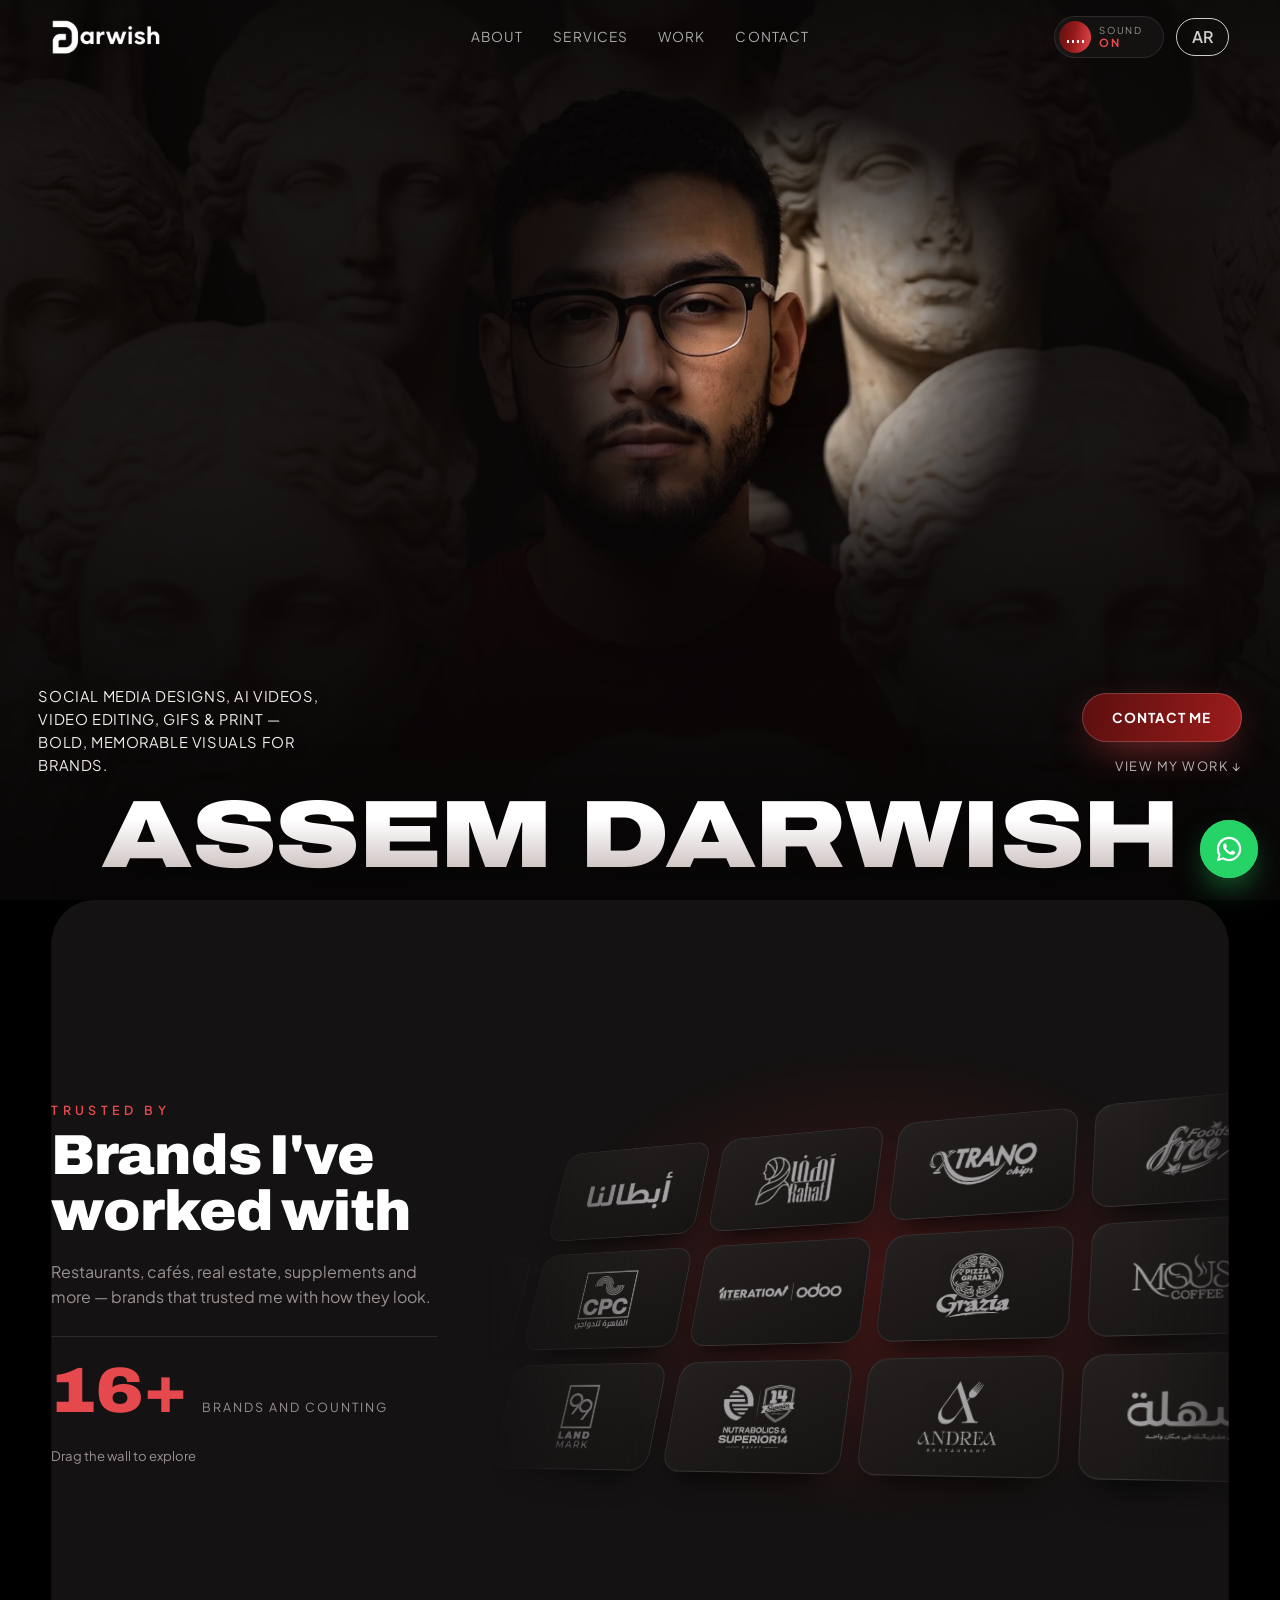
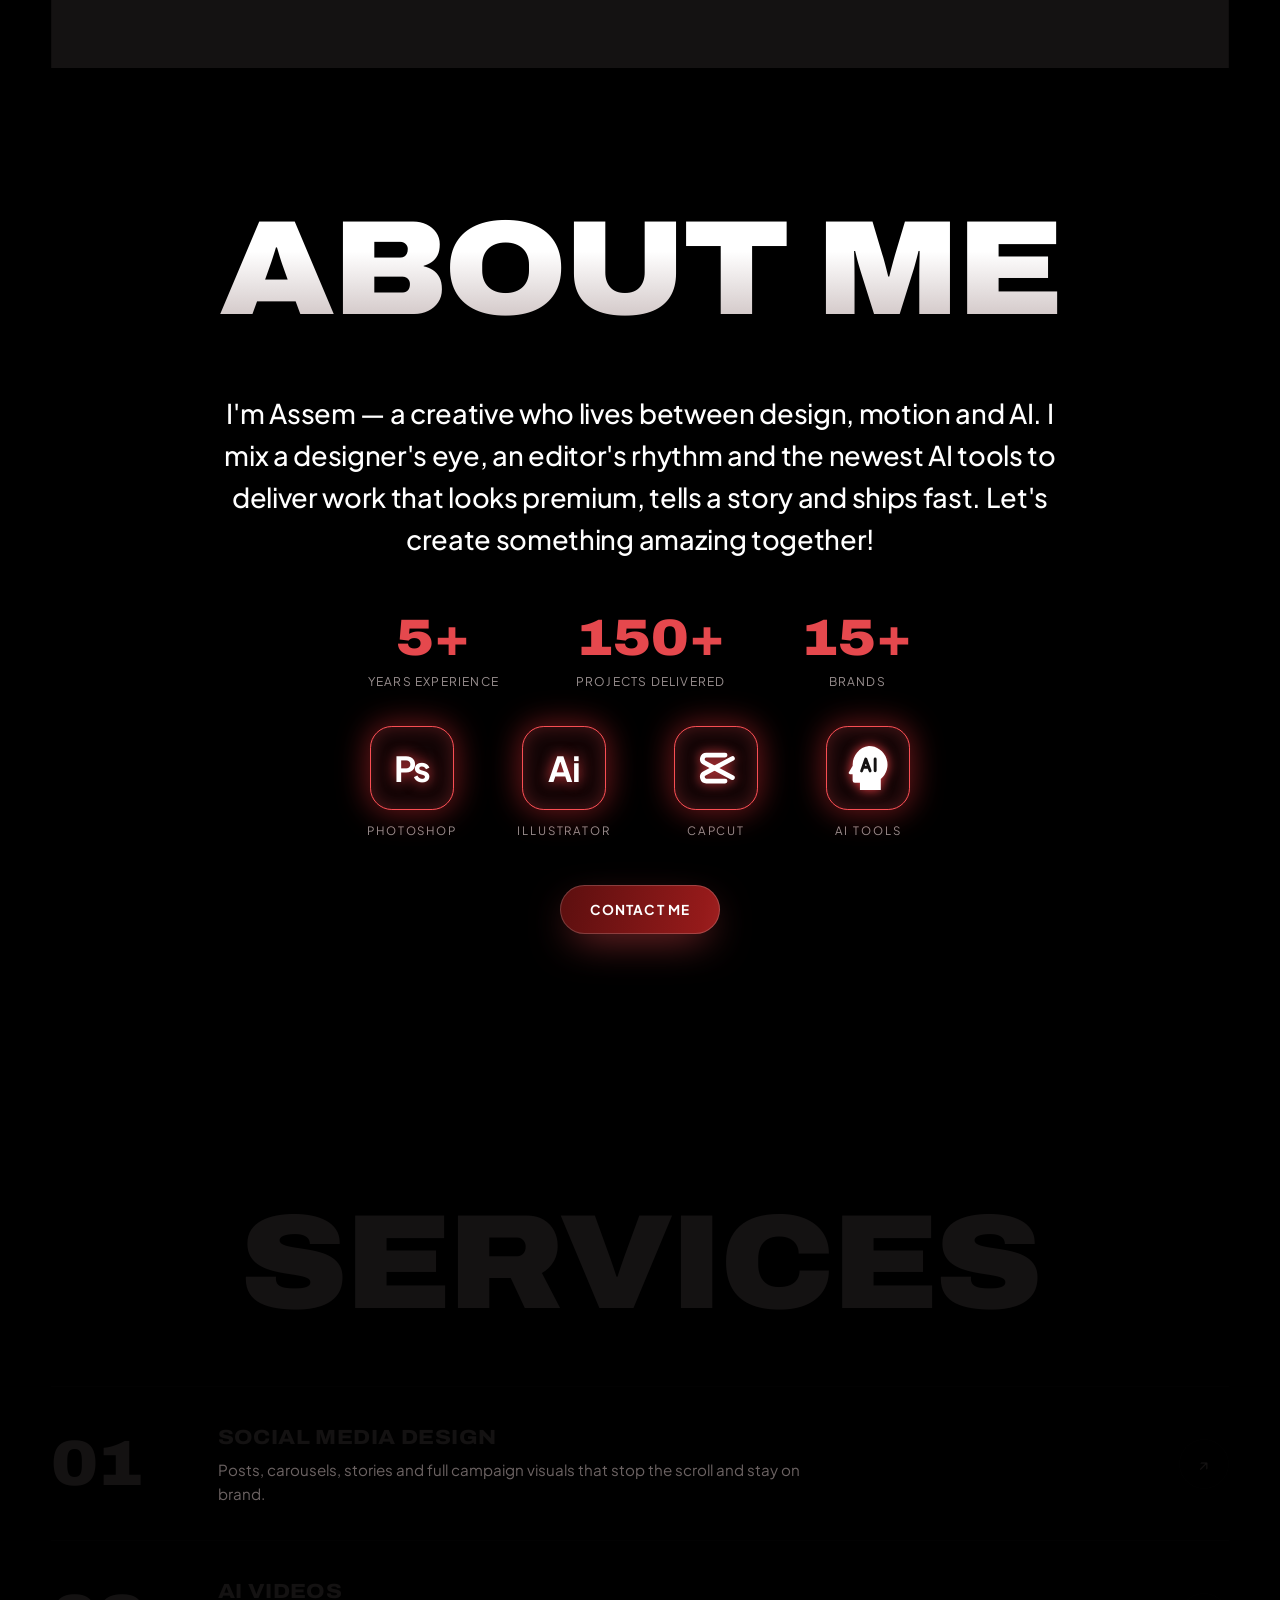
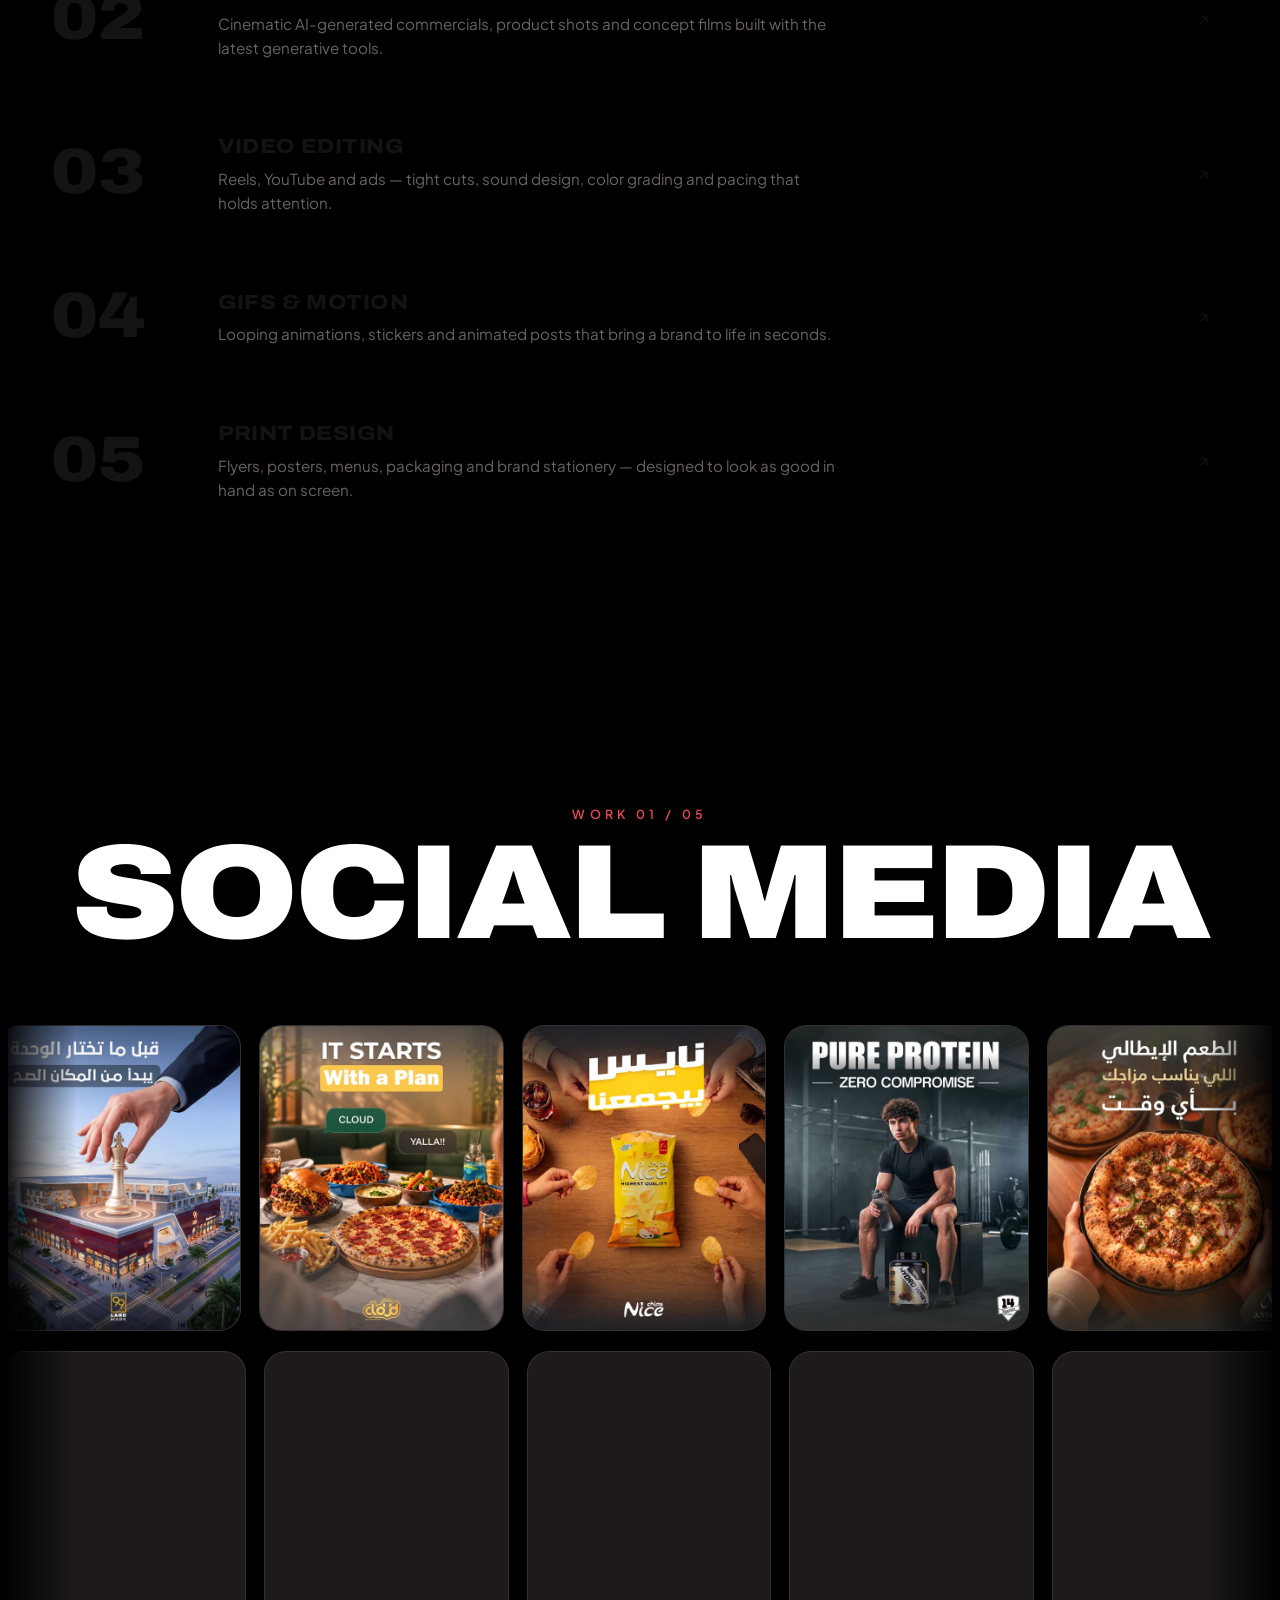
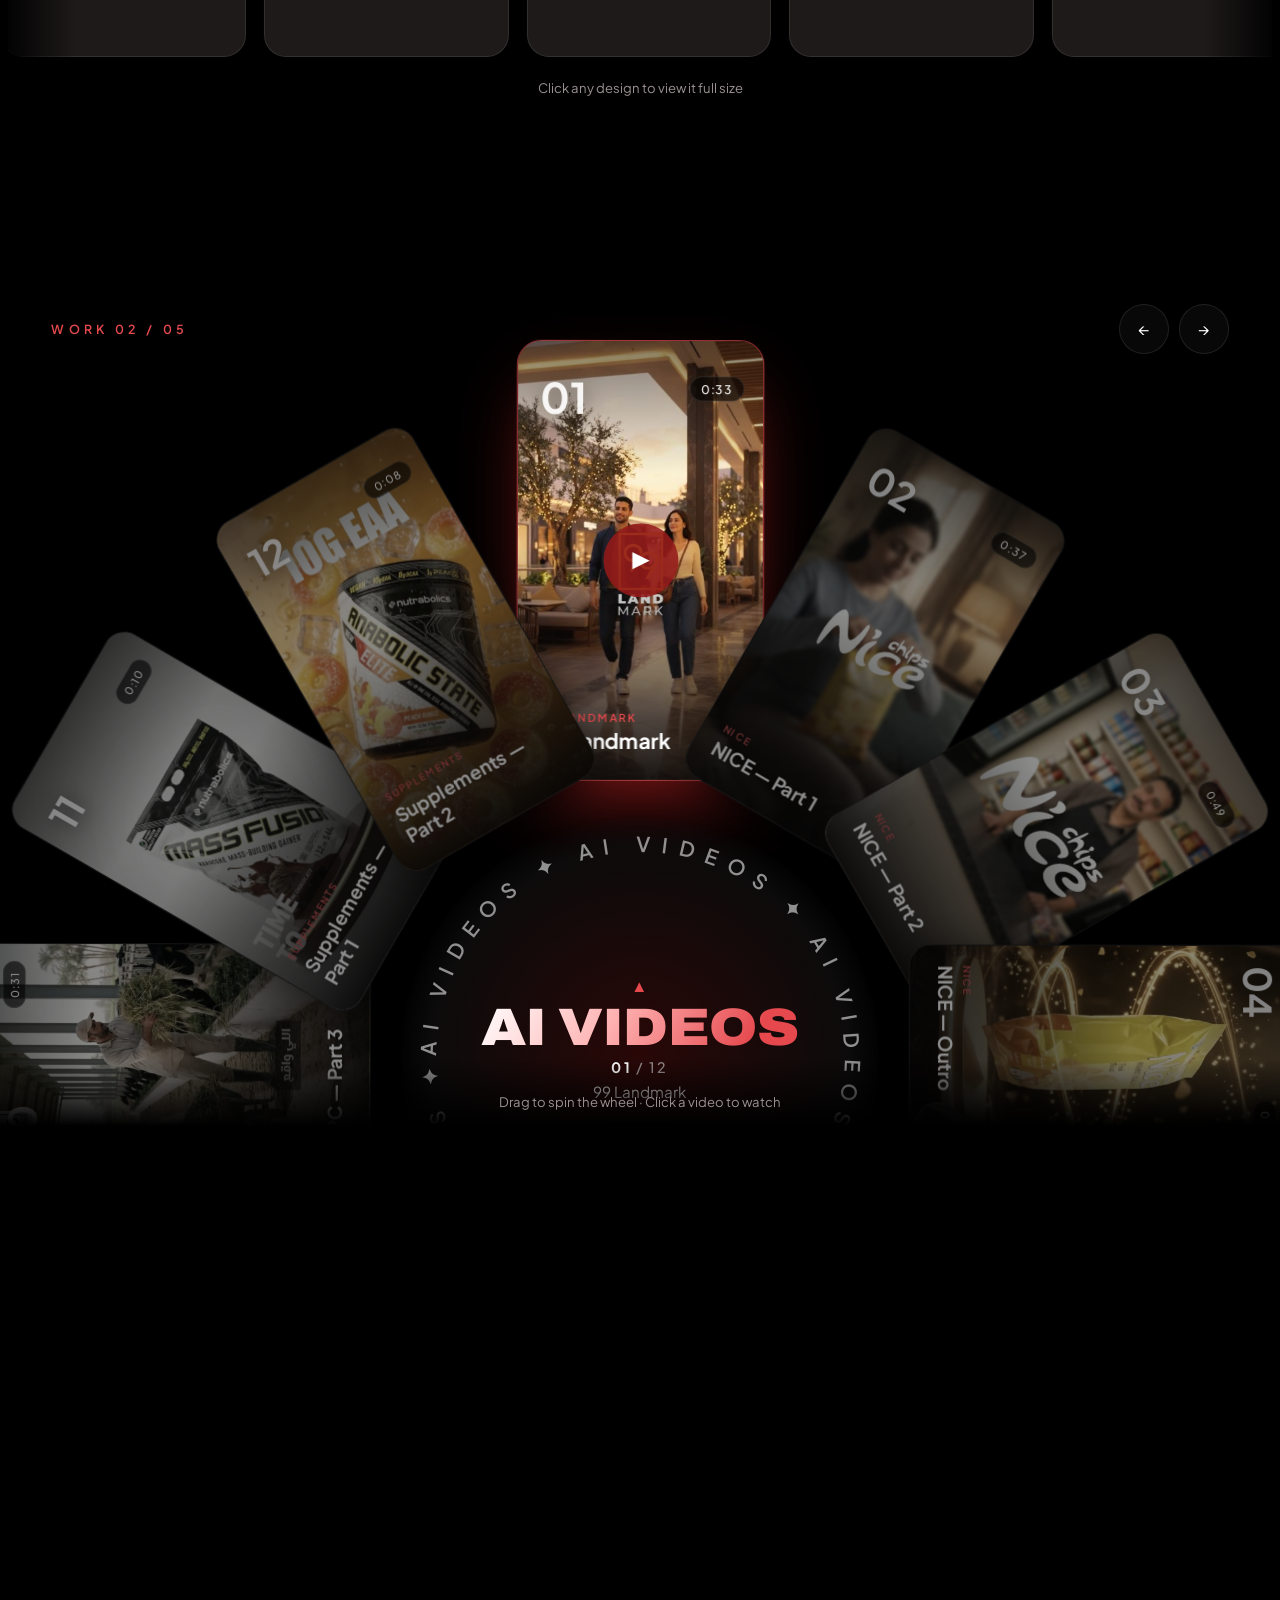
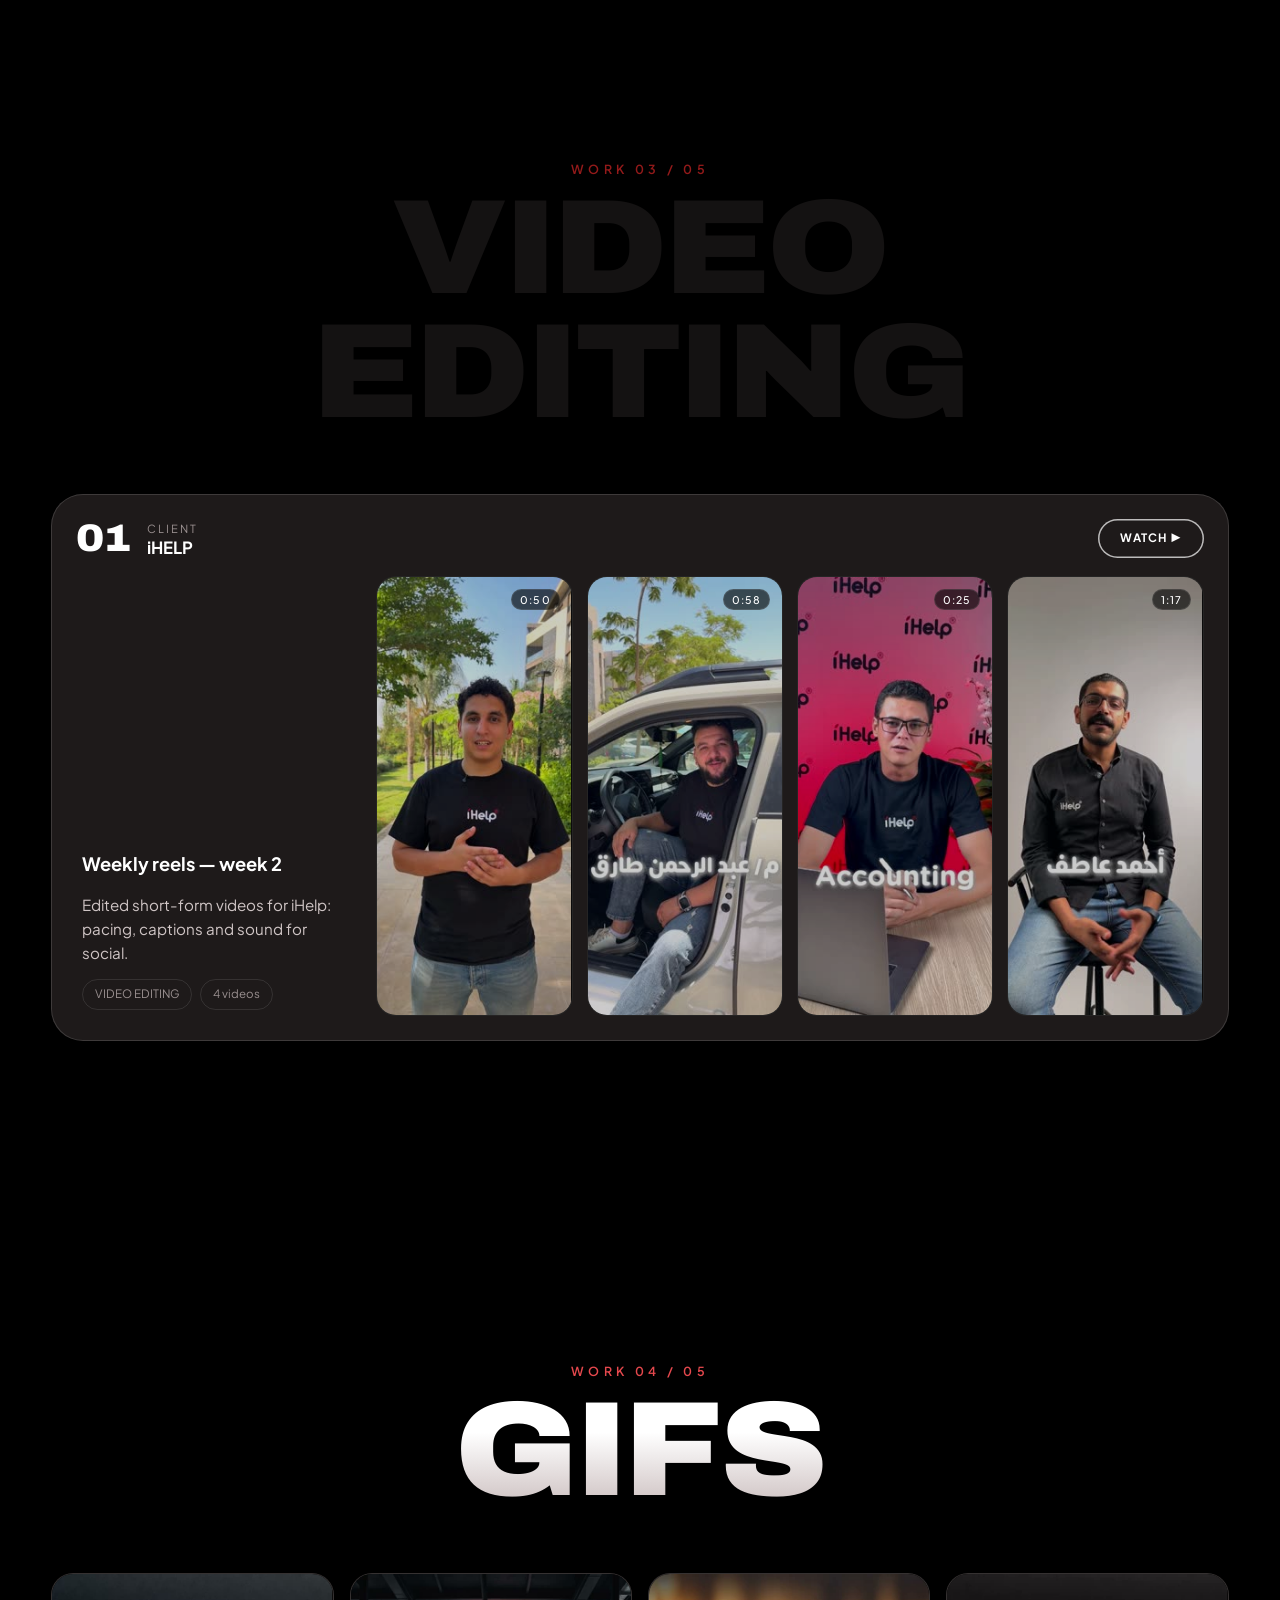
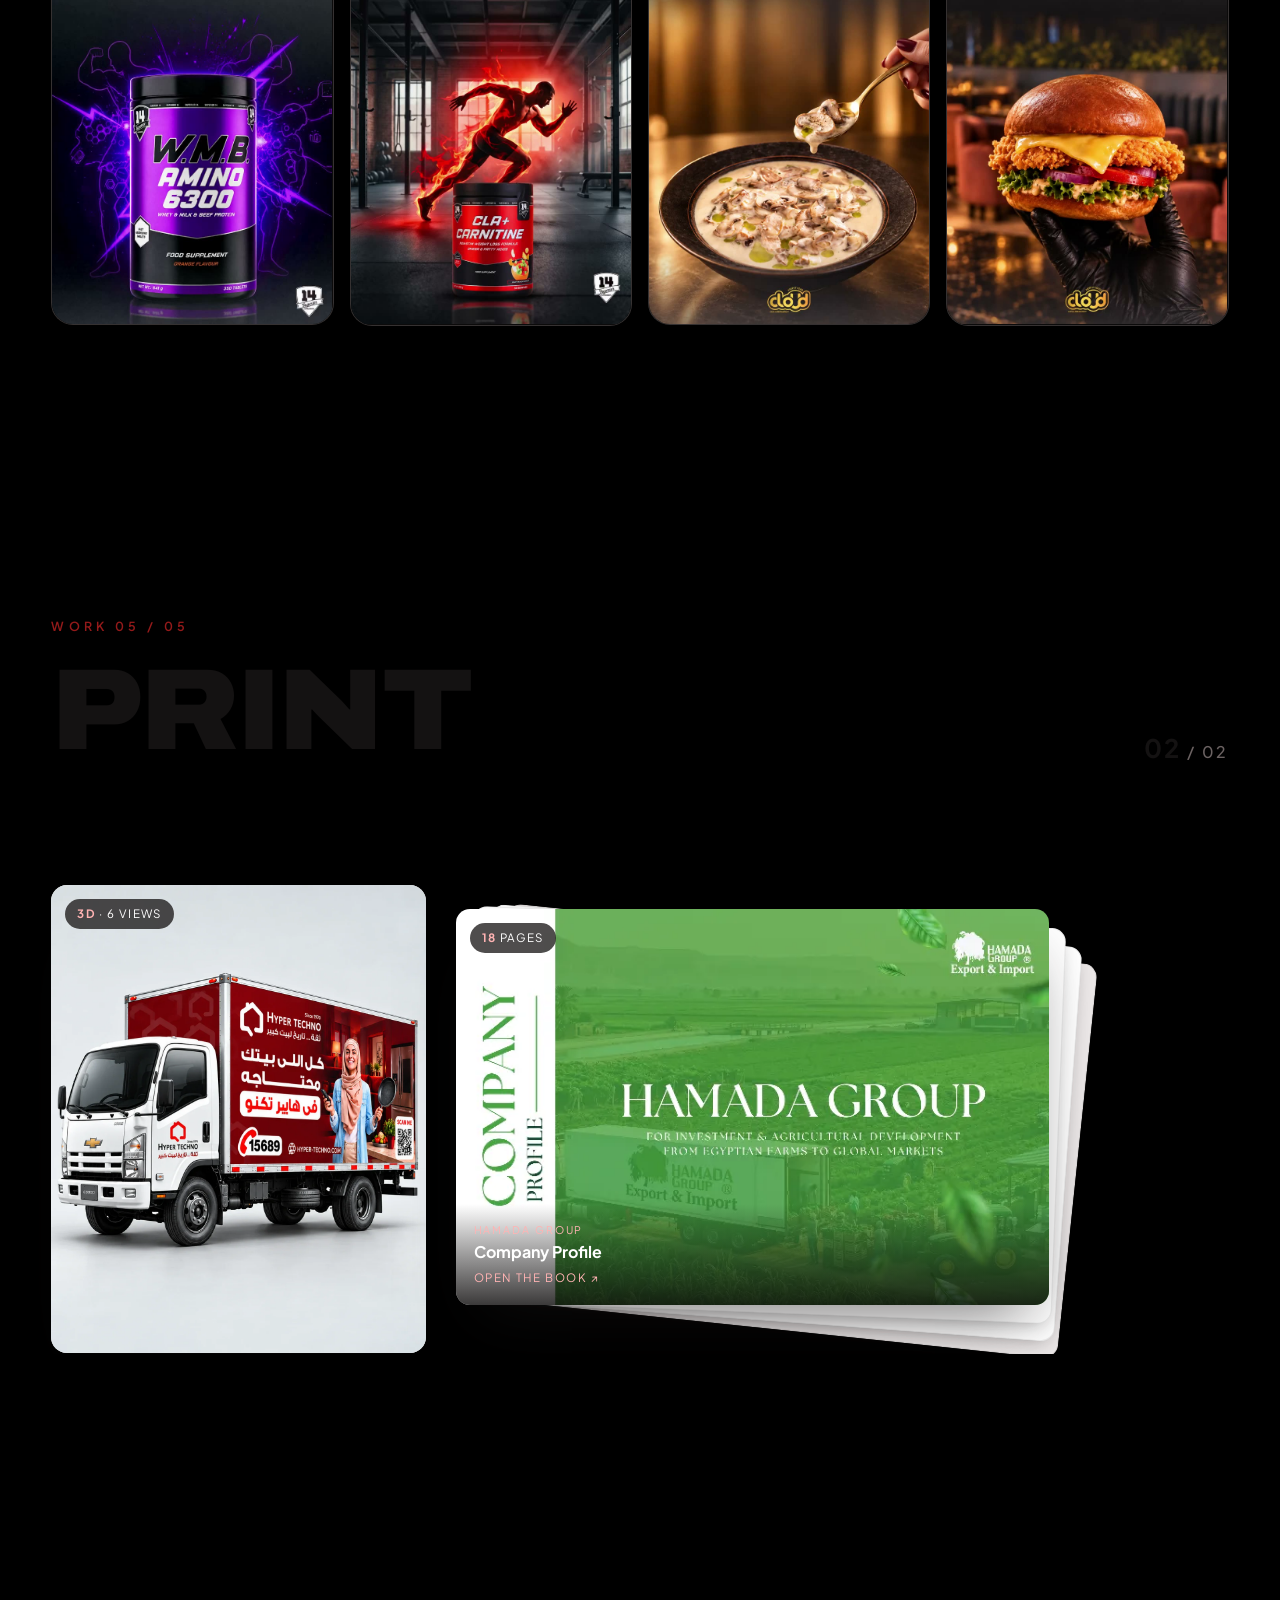
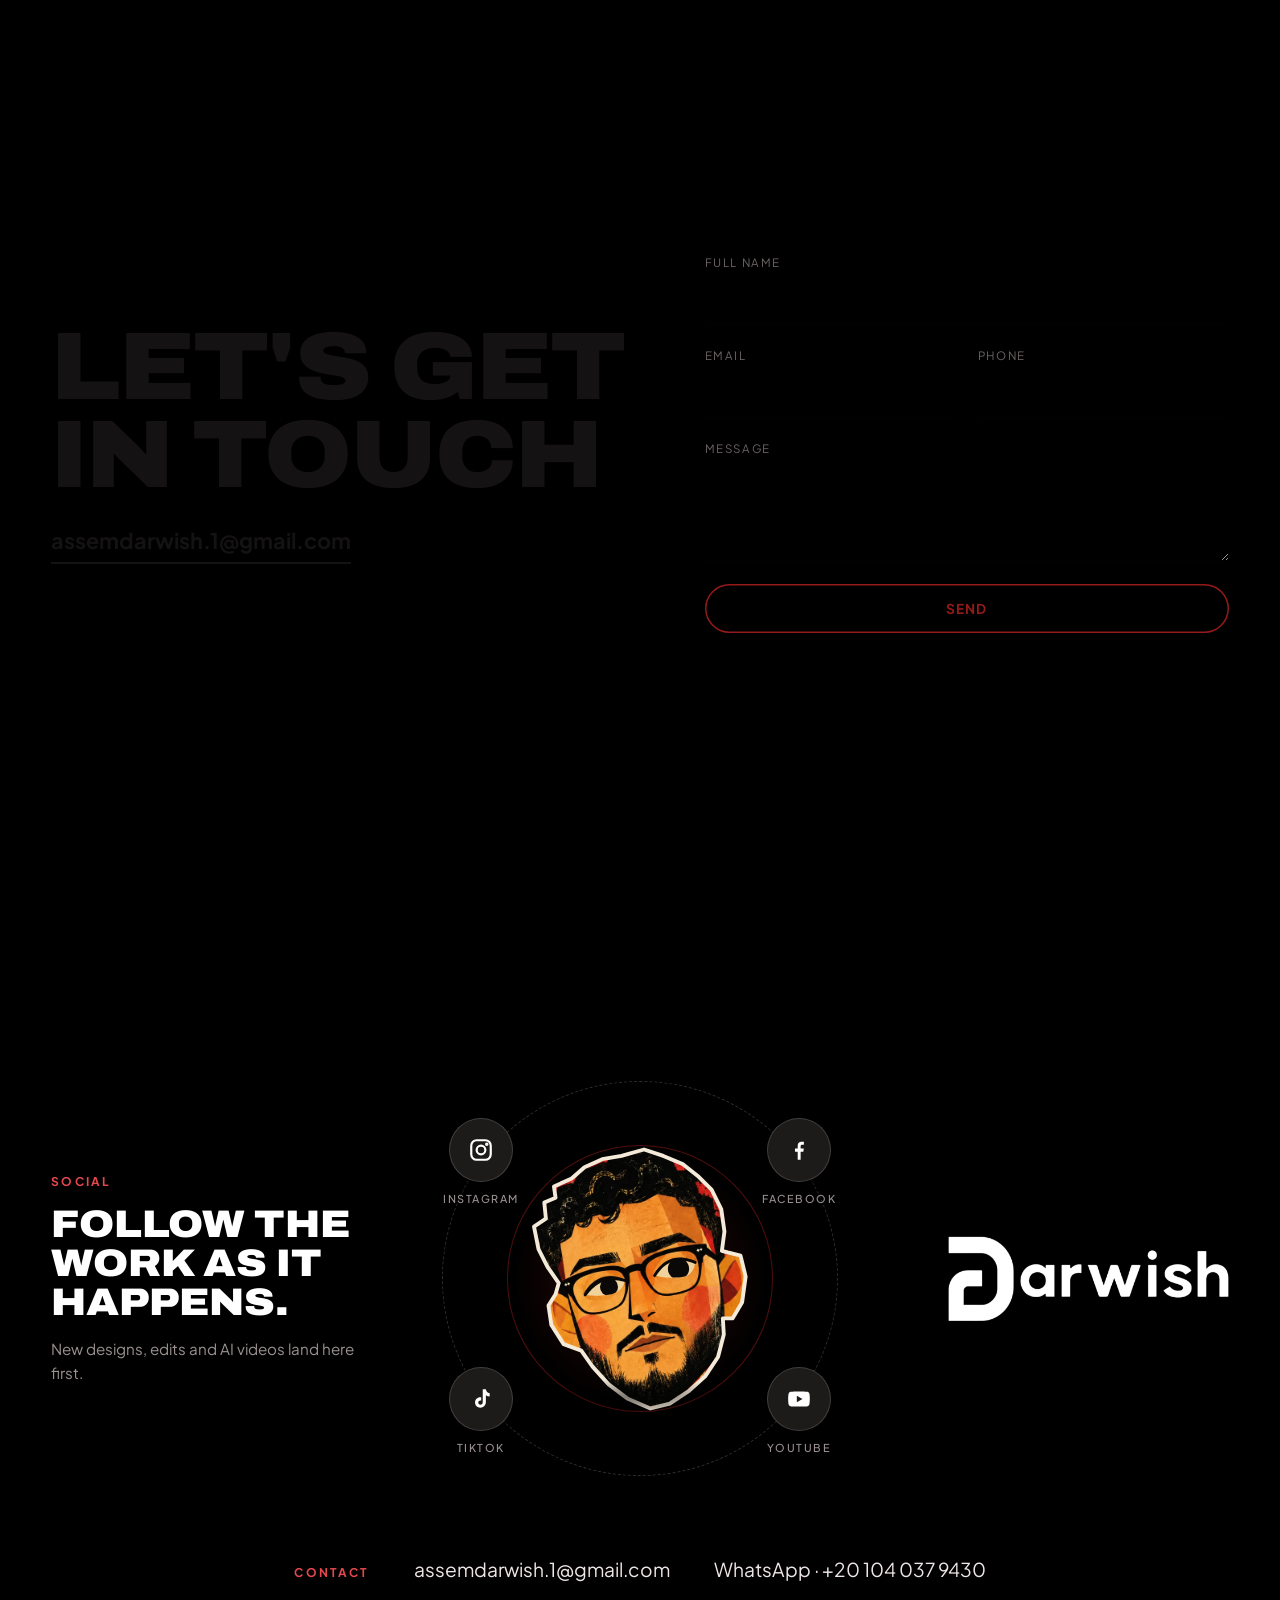
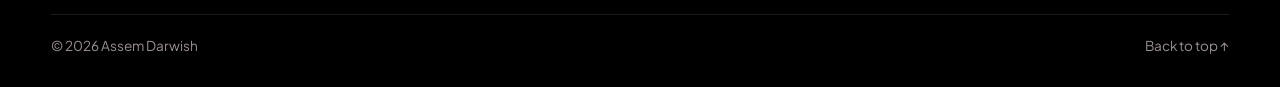
==== commit de93f3b7: "Intro: portrait, cinematic Arabic greeting, bar underneath Co-Authored-By: Claude Opus 5.5 <noreply@" ====
--- a/index.html
+++ b/index.html
@@ -11,11 +11,19 @@
 <link rel="preconnect" href="https://fonts.googleapis.com">
 <link rel="preconnect" href="https://fonts.gstatic.com" crossorigin>
 <link href="https://fonts.googleapis.com/css2?family=Archivo:wdth,wght@62..125,400..900&family=Cairo:wght@400;600;800;900&family=Plus+Jakarta+Sans:wght@400;500;600;700&display=swap" rel="stylesheet">
-<link rel="stylesheet" href="style.css?v=14">
+<link rel="preload" as="image" href="assets/media/me-art.webp?v=3">
+<link rel="stylesheet" href="style.css?v=15">
 </head>
 <body>
 
-<div class="loader" id="loader"><img class="loader-logo" src="assets/media/logo-mark.webp" alt=""><div class="loader-bar"><i></i></div>
+<div class="loader" id="loader">
+  <svg class="loader-me" viewBox="40 55 695 845" aria-hidden="true">
+    <defs><clipPath id="loadClip"><polygon points="205,700 150,680 112,620 103,560 125,525 135,490 100,440 72,385 58,315 95,290 90,240 125,225 120,190 175,165 215,130 270,105 330,95 400,75 460,95 520,120 570,160 610,200 640,260 650,330 642,390 660,395 700,405 716,470 705,550 675,600 645,600 648,650 630,720 590,780 540,825 480,865 420,880 350,850 290,805 240,750"/></clipPath></defs>
+    <image href="assets/media/me-art.webp?v=3" width="900" height="1000" clip-path="url(#loadClip)"/>
+    <polygon points="205,700 150,680 112,620 103,560 125,525 135,490 100,440 72,385 58,315 95,290 90,240 125,225 120,190 175,165 215,130 270,105 330,95 400,75 460,95 520,120 570,160 610,200 640,260 650,330 642,390 660,395 700,405 716,470 705,550 675,600 645,600 648,650 630,720 590,780 540,825 480,865 420,880 350,850 290,805 240,750" fill="none" stroke="#f4ead9" stroke-width="12" stroke-linejoin="round"/>
+  </svg>
+  <p class="loader-hi" dir="rtl" lang="ar"><span>منوّر</span> <span>ياعزيزى</span> <span>الفنان</span></p>
+  <div class="loader-bar"><i></i></div>
 </div>
 <div class="cursor" id="cursor"></div>
 <div class="progress" id="progress"></div>
@@ -268,7 +276,7 @@
 </div>
 
 <script src="content.js?v=11"></script>
-<script src="script.js?v=11"></script>
+<script src="script.js?v=12"></script>
 </body>
 </html>
 
--- a/style.css
+++ b/style.css
@@ -19,12 +19,17 @@
 .center{text-align:center}
 
 /* ---------- loader / chrome ---------- */
-.loader{position:fixed;inset:0;background:var(--bg);z-index:999;display:grid;place-content:center;gap:18px;transition:transform .9s var(--ease)}
+.loader{position:fixed;inset:0;background:var(--bg);z-index:999;display:grid;place-content:center;justify-items:center;transition:transform .9s var(--ease)}
 .loader.hide{transform:translateY(-100%)}
-.loader-logo{height:clamp(84px,12vw,130px);width:auto;margin:auto;animation:pulseLogo 1.4s ease-in-out infinite}
-@keyframes pulseLogo{50%{opacity:.45;transform:scale(.96)}}
-.loader-bar{width:220px;height:2px;background:var(--line);margin:auto;overflow:hidden}
-.loader-bar i{display:block;height:100%;background:var(--a);animation:load 1.2s var(--ease) forwards;transform:translateX(-100%)}
+/* intro: the portrait pops in, the greeting pulls into focus word by word, the bar loads underneath */
+.loader-me{width:clamp(150px,20vw,220px);height:auto;overflow:visible;animation:meIn 1s var(--ease) both}
+@keyframes meIn{from{opacity:0;transform:scale(.8) rotate(-6deg)}}
+.loader-hi{margin-top:22px;font-family:'Cairo',sans-serif;font-weight:800;font-size:clamp(1.5rem,3.4vw,2.3rem);line-height:1.5;white-space:nowrap;color:#fff;text-shadow:0 0 26px rgba(229,72,77,.55)}
+.loader-hi span{display:inline-block;animation:hiIn 1s var(--ease) both .45s}
+.loader-hi span:nth-child(2){animation-delay:.75s}.loader-hi span:nth-child(3){animation-delay:1.05s;color:var(--t)}
+@keyframes hiIn{from{opacity:0;filter:blur(14px);transform:translateY(16px) scale(1.12)}}
+.loader-bar{width:220px;height:2px;background:var(--line);margin-top:26px;overflow:hidden}
+.loader-bar i{display:block;height:100%;background:var(--a);animation:load 2.4s var(--ease) forwards;transform:translateX(-100%)}
 @keyframes load{to{transform:none}}
 .progress{position:fixed;top:0;left:0;height:3px;width:100%;transform:scaleX(0);transform-origin:0 50%;background:var(--pill);z-index:200}
 .cursor{position:fixed;width:34px;height:34px;border:1.5px solid var(--t);border-radius:50%;pointer-events:none;z-index:300;transform:translate(-50%,-50%);transition:width .25s,height .25s,background .25s,opacity .3s;opacity:0}
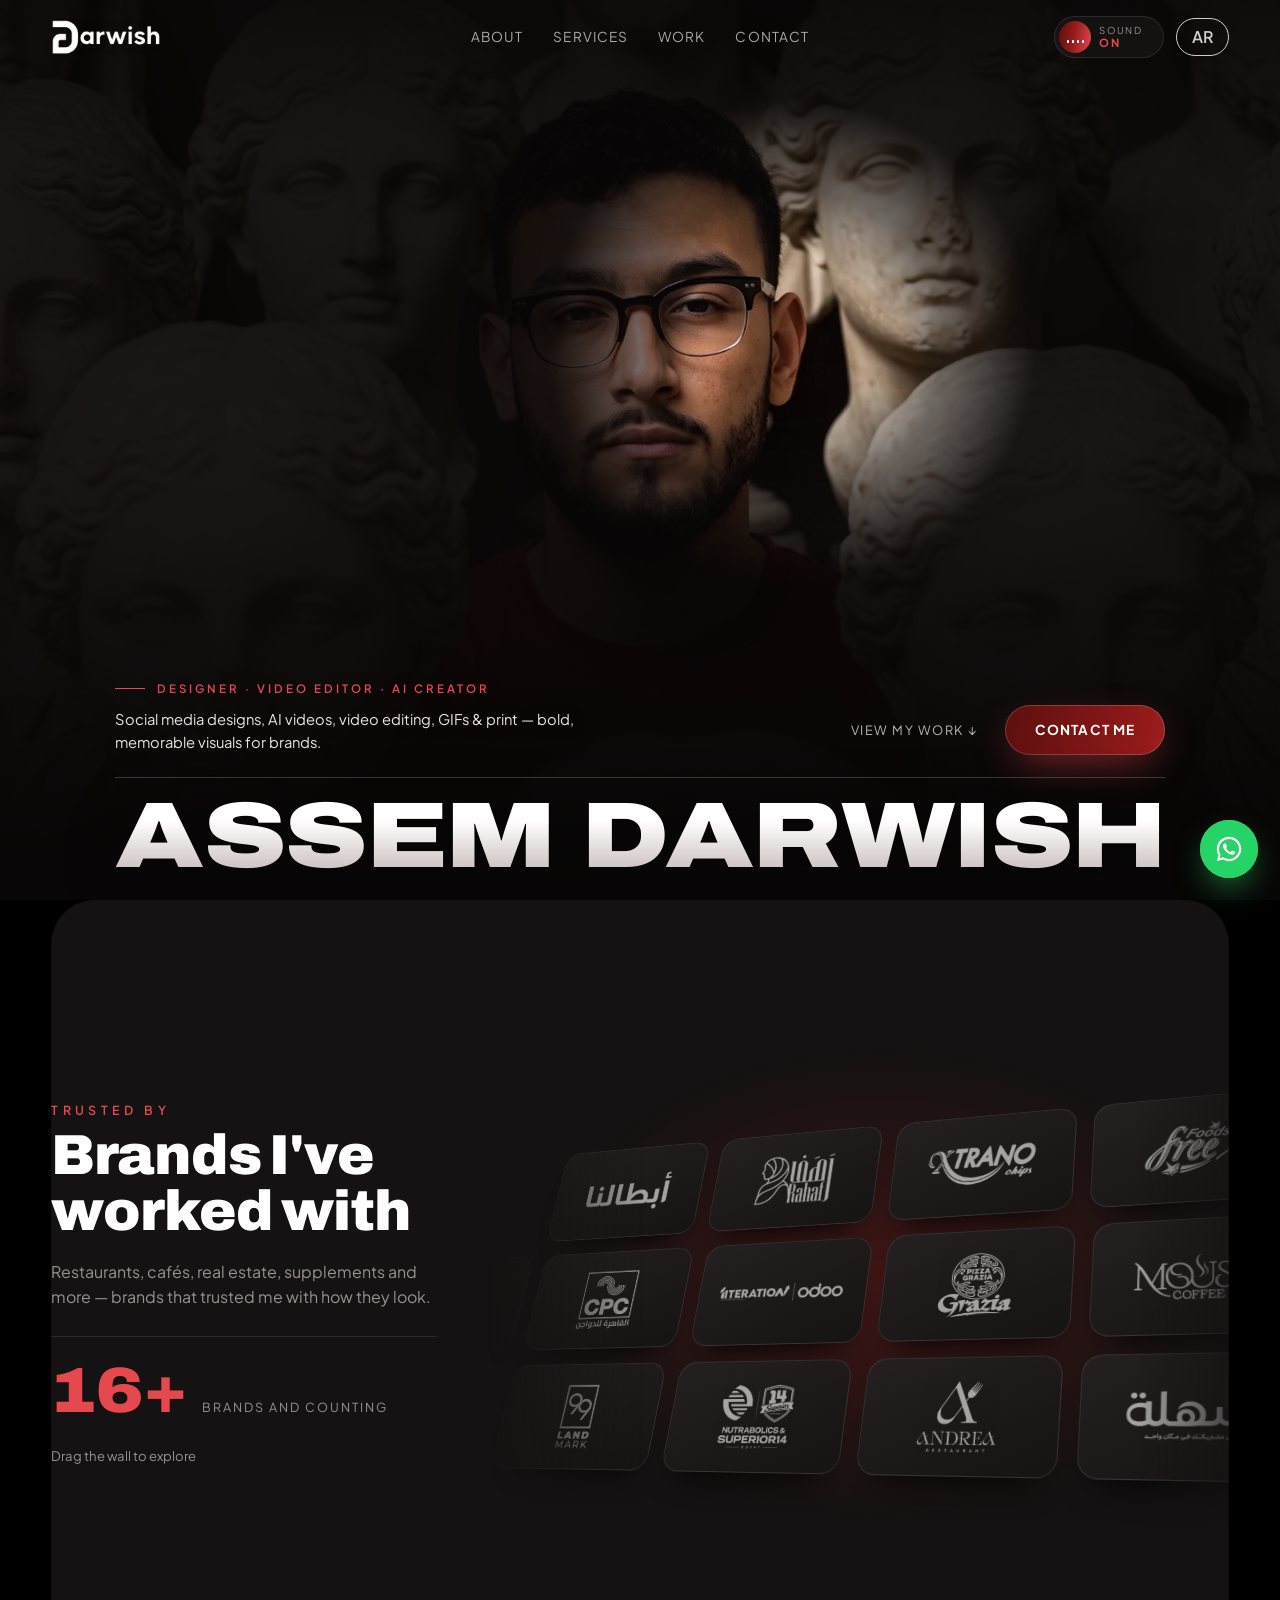
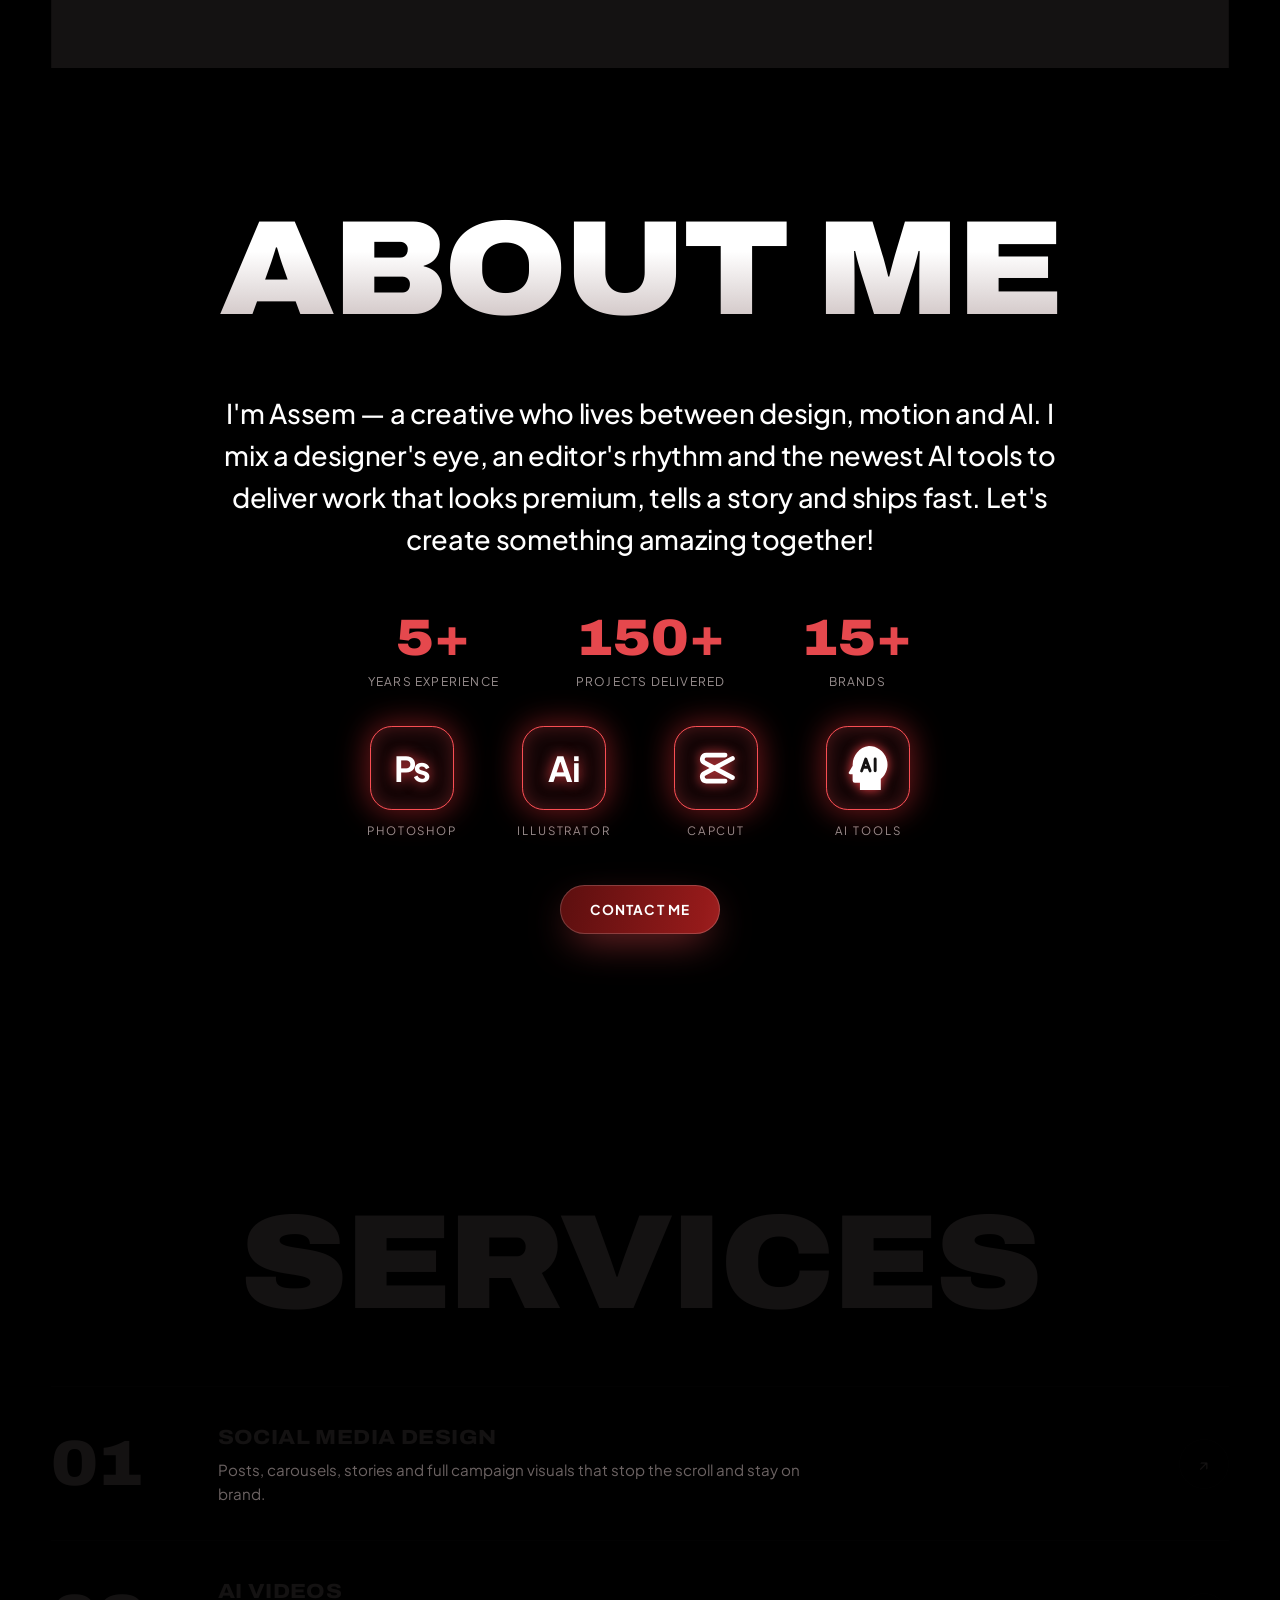
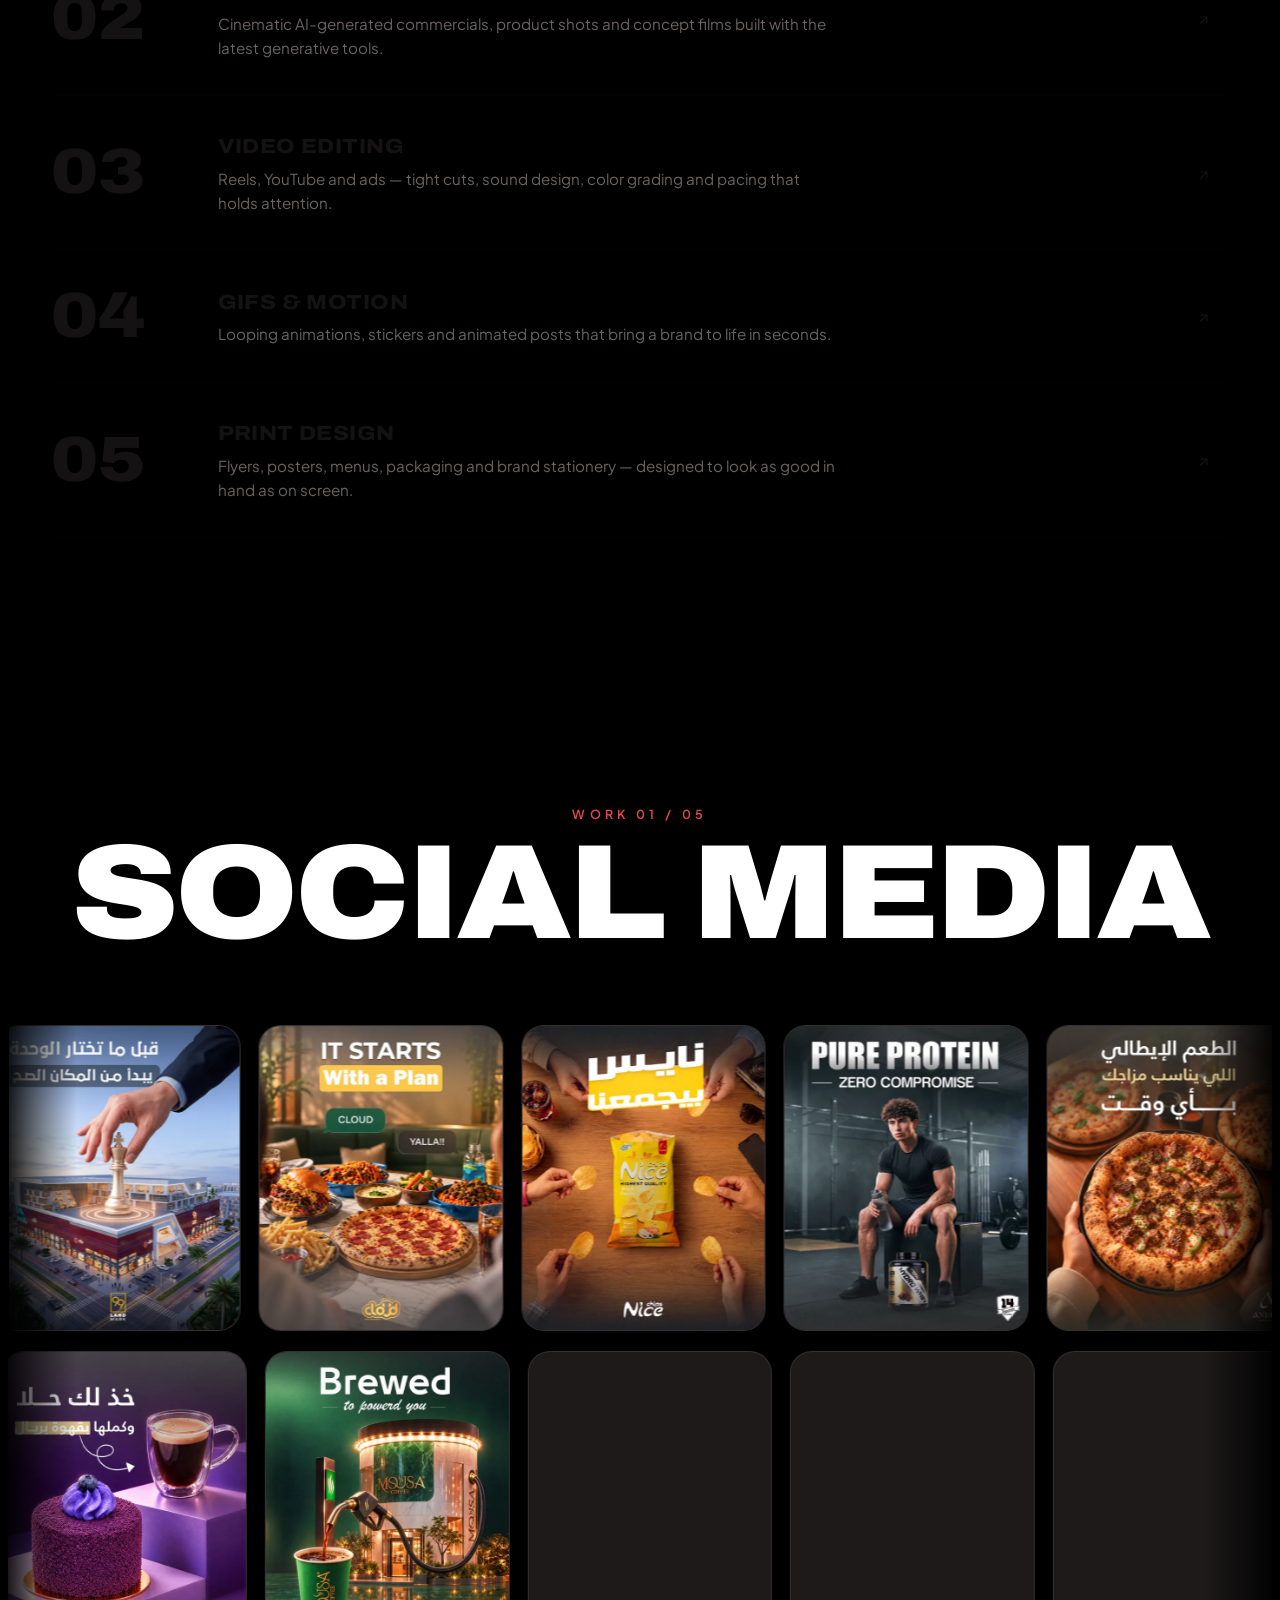
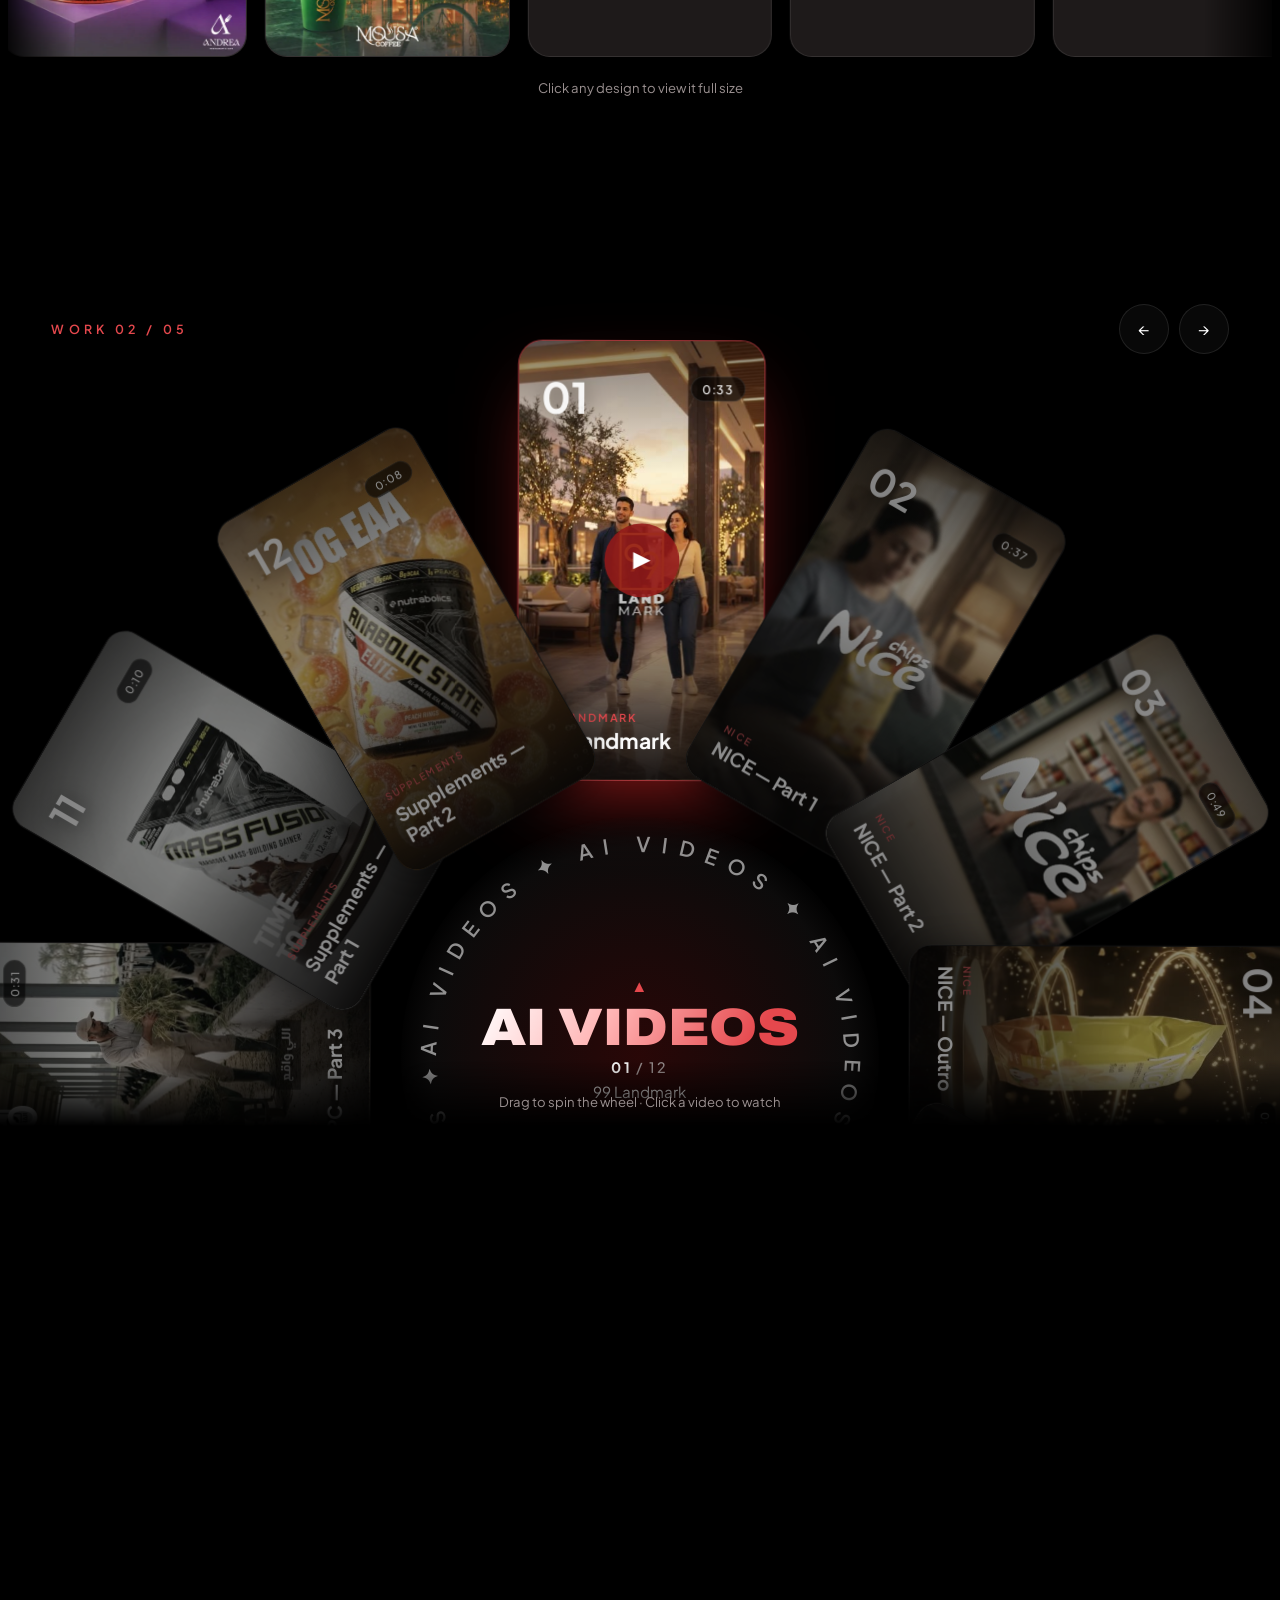
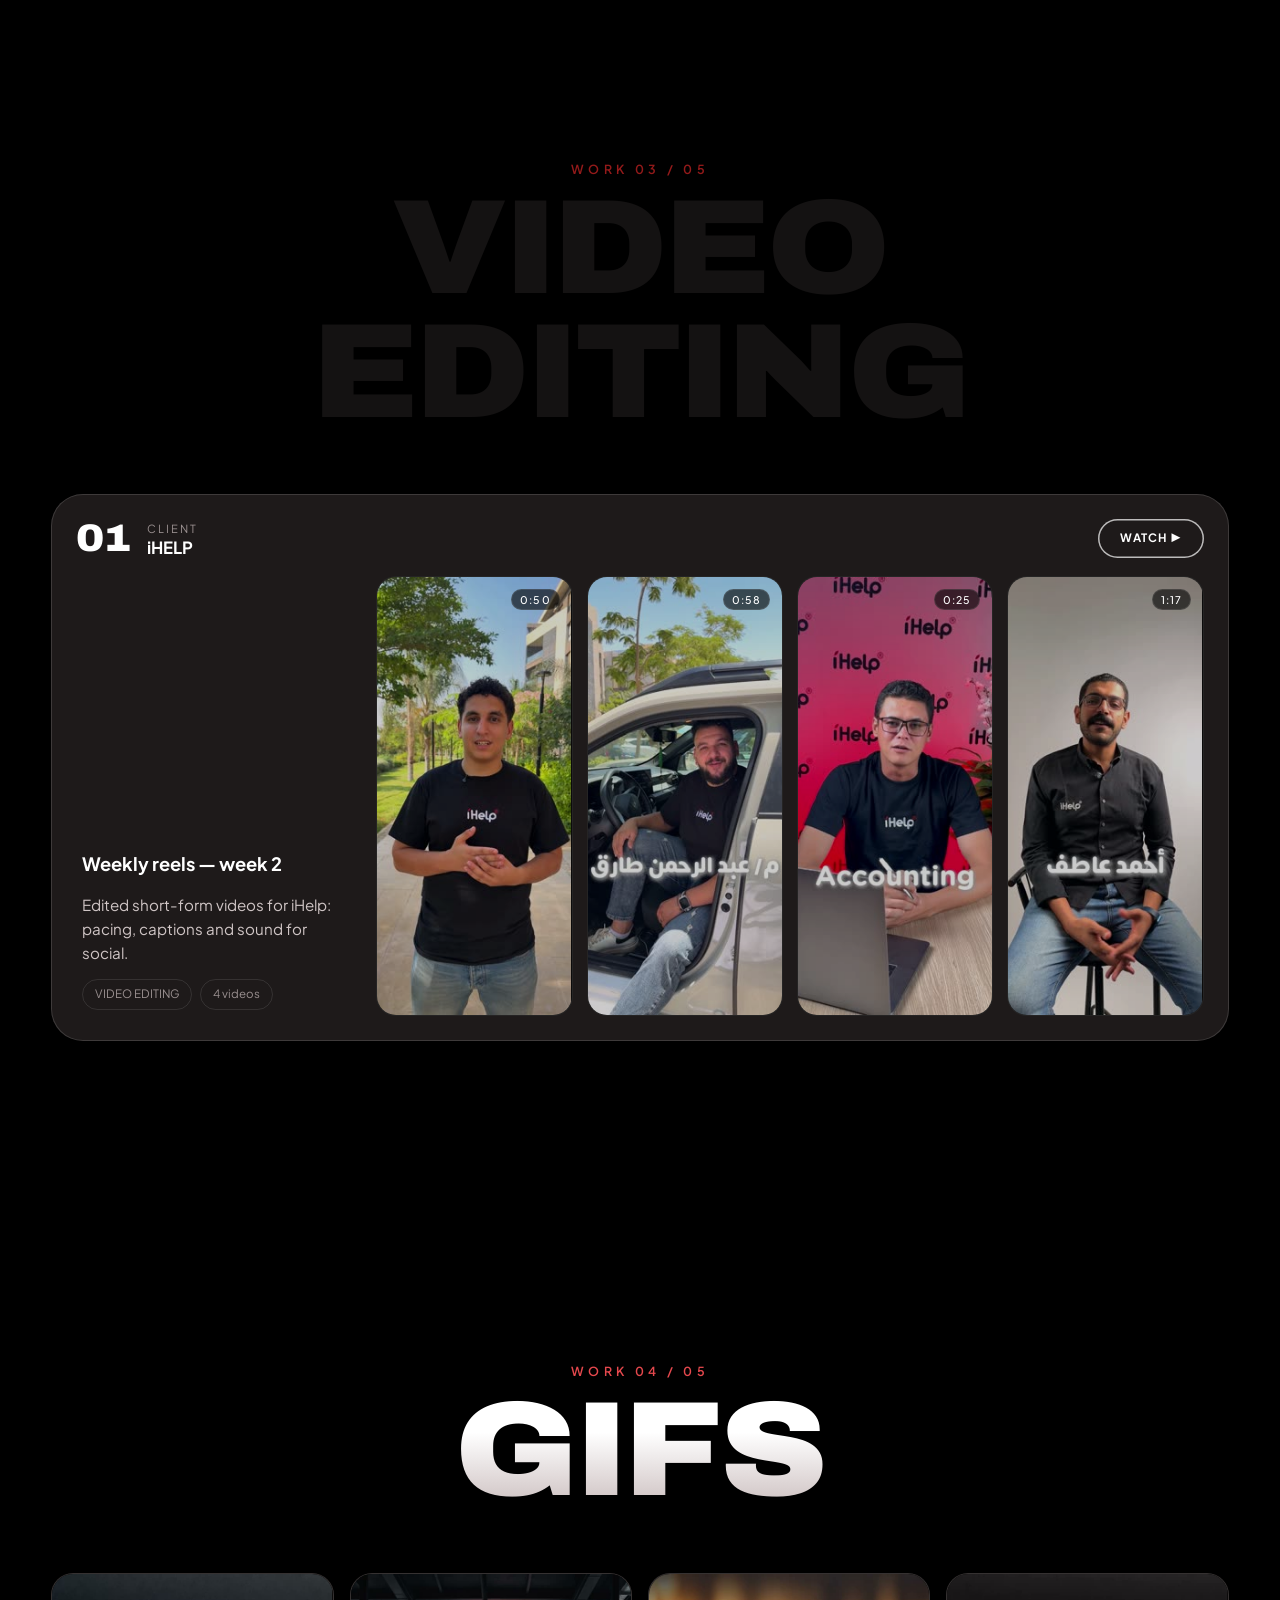
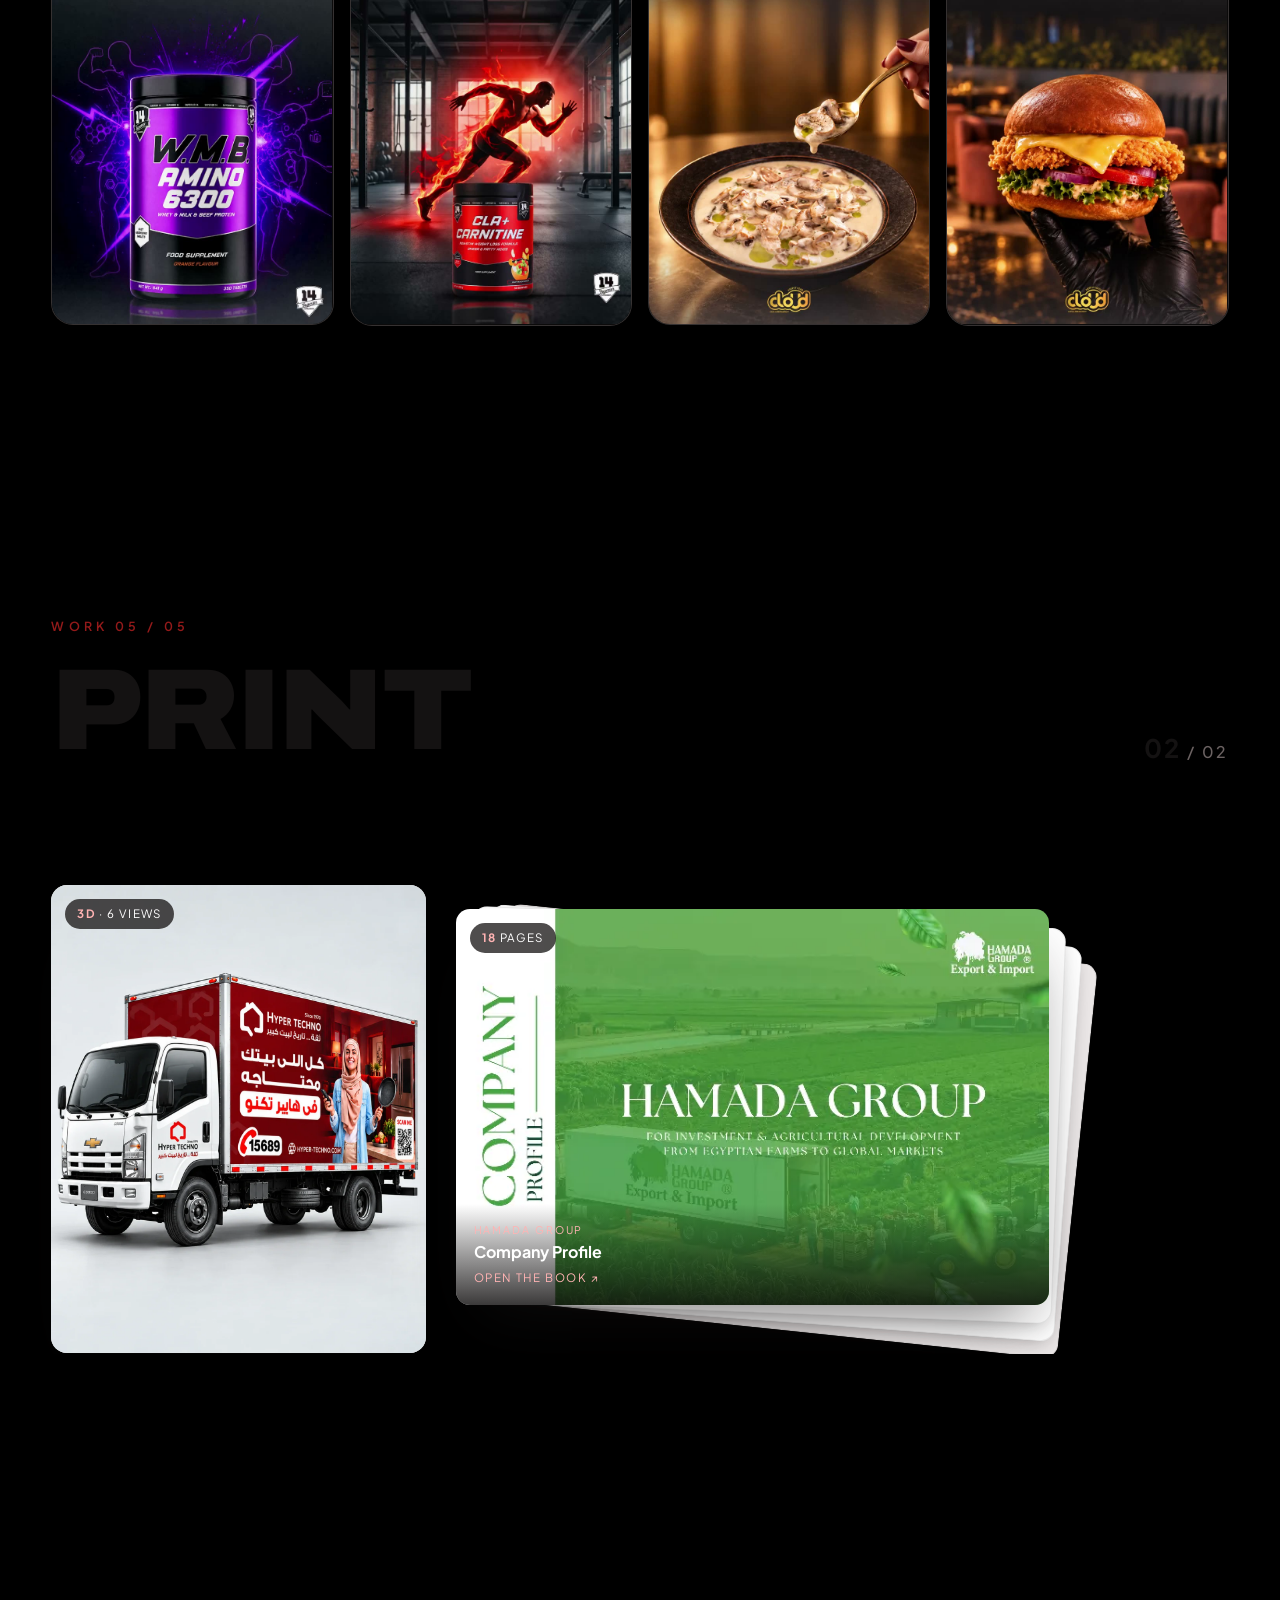
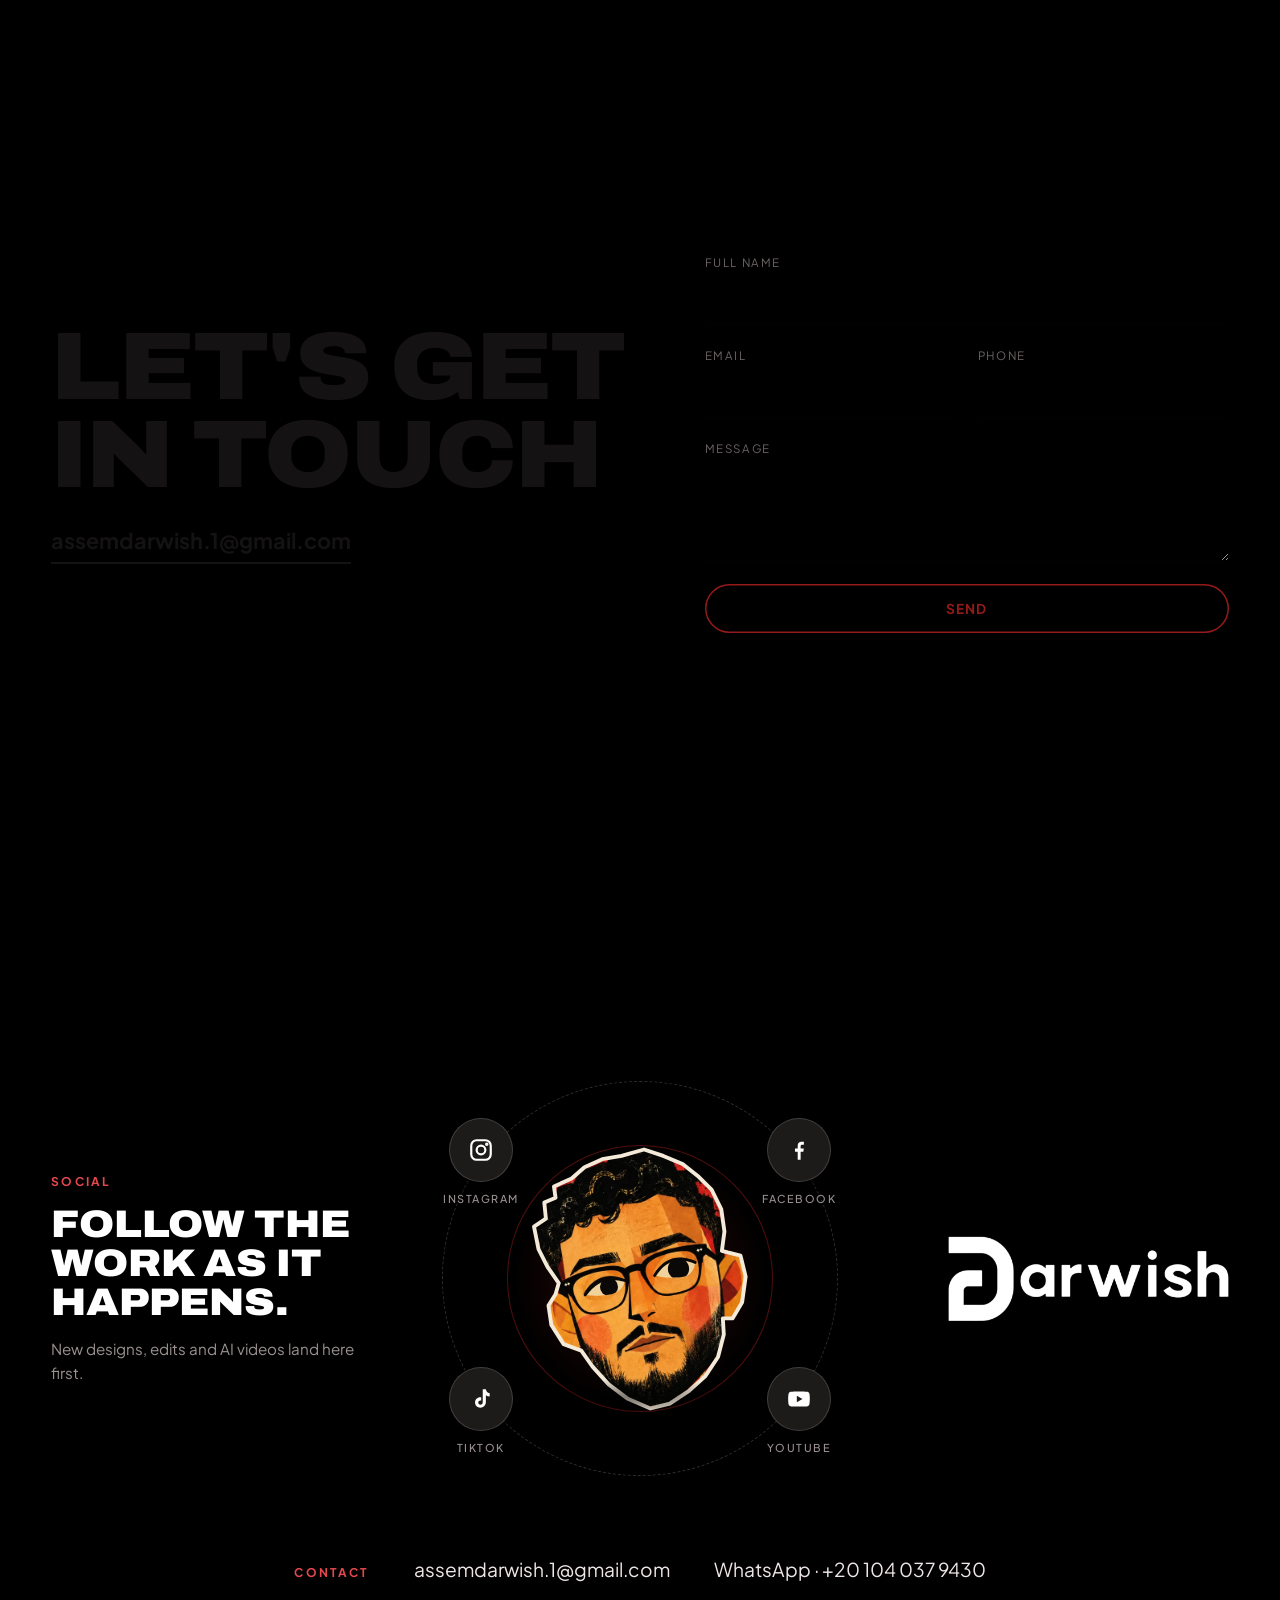
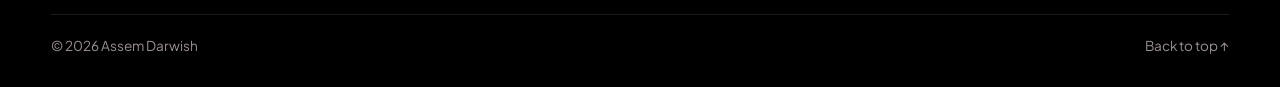
==== commit 1cce55a5: "Hero: intro, buttons and name share one grid Co-Authored-By: Claude Opus 5.5 <noreply@anthropic.com>" ====
--- a/index.html
+++ b/index.html
@@ -12,7 +12,7 @@
 <link rel="preconnect" href="https://fonts.gstatic.com" crossorigin>
 <link href="https://fonts.googleapis.com/css2?family=Archivo:wdth,wght@62..125,400..900&family=Cairo:wght@400;600;800;900&family=Plus+Jakarta+Sans:wght@400;500;600;700&display=swap" rel="stylesheet">
 <link rel="preload" as="image" href="assets/media/me-art.webp?v=3">
-<link rel="stylesheet" href="style.css?v=15">
+<link rel="stylesheet" href="style.css?v=16">
 </head>
 <body>
 
@@ -59,10 +59,13 @@
   <div class="hero-dark" id="heroDark" aria-hidden="true"></div>
   <h1 class="hero-name"><span id="heroName" data-en="ASSEM DARWISH" data-ar="عاصم درويش"></span></h1>
   <div class="hero-row">
-    <p class="hero-intro reveal" data-en="Social media designs, AI videos, video editing, GIFs & print — bold, memorable visuals for brands." data-ar="تصميمات سوشيال ميديا، فيديوهات AI، مونتاج، GIFs ومطبوعات — شغل جريء بيعلّم مع البراندات."></p>
+    <div class="hero-intro reveal">
+      <span class="hero-role" data-en="Designer · Video Editor · AI Creator" data-ar="مصمم · مونتير · صانع فيديوهات AI"></span>
+      <p data-en="Social media designs, AI videos, video editing, GIFs & print — bold, memorable visuals for brands." data-ar="تصميمات سوشيال ميديا، فيديوهات AI، مونتاج، GIFs ومطبوعات — شغل جريء بيعلّم مع البراندات."></p>
+    </div>
     <div class="hero-cta reveal">
+      <a href="#work" class="hero-link" data-en="View my work ↓" data-ar="شوف أعمالي ↓"></a>
       <a href="#contact" class="pill magnetic"><span data-en="Contact me" data-ar="تواصل معايا"></span></a>
-      <a href="#work" class="hero-link" data-en="View my work ↓" data-ar="شوف أعمالي ↓"></a>
     </div>
   </div>
 </section>
@@ -276,7 +279,7 @@
 </div>
 
 <script src="content.js?v=11"></script>
-<script src="script.js?v=12"></script>
+<script src="script.js?v=13"></script>
 </body>
 </html>
 
--- a/style.css
+++ b/style.css
@@ -647,3 +647,22 @@
   .lwall{width:100vw;margin-inline:-4vw;justify-self:start;height:clamp(320px,78vw,470px)}
   .lwall-in,[dir=rtl] .lwall-in{inset:-10% -22%;transform:rotateX(24deg) rotateY(-10deg) rotateZ(6deg)}
 }
+
+/* ---------- hero bottom block: one grid, everything on the name's two edges ---------- */
+.hero-row{width:var(--nameW,94%)!important;max-width:94vw;grid-template-columns:minmax(0,1fr) auto!important;align-items:end;gap:40px;
+  padding:0 0 clamp(16px,1.7vw,24px)!important;border-bottom:1px solid rgba(255,255,255,.2)}
+.hero-name{margin-top:clamp(14px,1.6vw,22px)!important;padding:0}
+.hero-intro{max-width:470px!important;padding:0!important;text-transform:none;letter-spacing:0;font-size:1rem;text-shadow:0 2px 14px rgba(0,0,0,.7)}
+.hero-role{display:flex;align-items:center;gap:12px;font-size:.72rem;font-weight:600;letter-spacing:.26em;text-transform:uppercase;color:var(--t);margin-bottom:10px}
+.hero-role::before{content:"";width:30px;height:1px;background:currentColor;flex:none}
+[dir=rtl] .hero-role{letter-spacing:0;font-size:.85rem}
+.hero-intro p{font-size:clamp(.92rem,1.05vw,1.05rem);line-height:1.6;color:#ece4e4}
+.hero-cta{display:flex!important;align-items:center;gap:28px;padding:0!important}
+.hero-link{white-space:nowrap}
+@media(max-width:760px){
+  .hero-row{grid-template-columns:minmax(0,1fr)!important;justify-items:center;text-align:center;gap:18px;width:88vw!important;border-bottom:0;padding-bottom:6px!important}
+  .hero-role{justify-content:center;font-size:.62rem;letter-spacing:.12em;white-space:nowrap;gap:8px}.hero-role::before,.hero-role::after{width:16px!important}.hero-role::after{content:"";width:30px;height:1px;background:currentColor;flex:none}
+  .hero-intro{max-width:340px!important}.hero-intro p{font-size:.9rem}
+  .hero-cta{flex-direction:column-reverse;gap:12px}
+  .hero-name{margin-top:4px!important}
+}
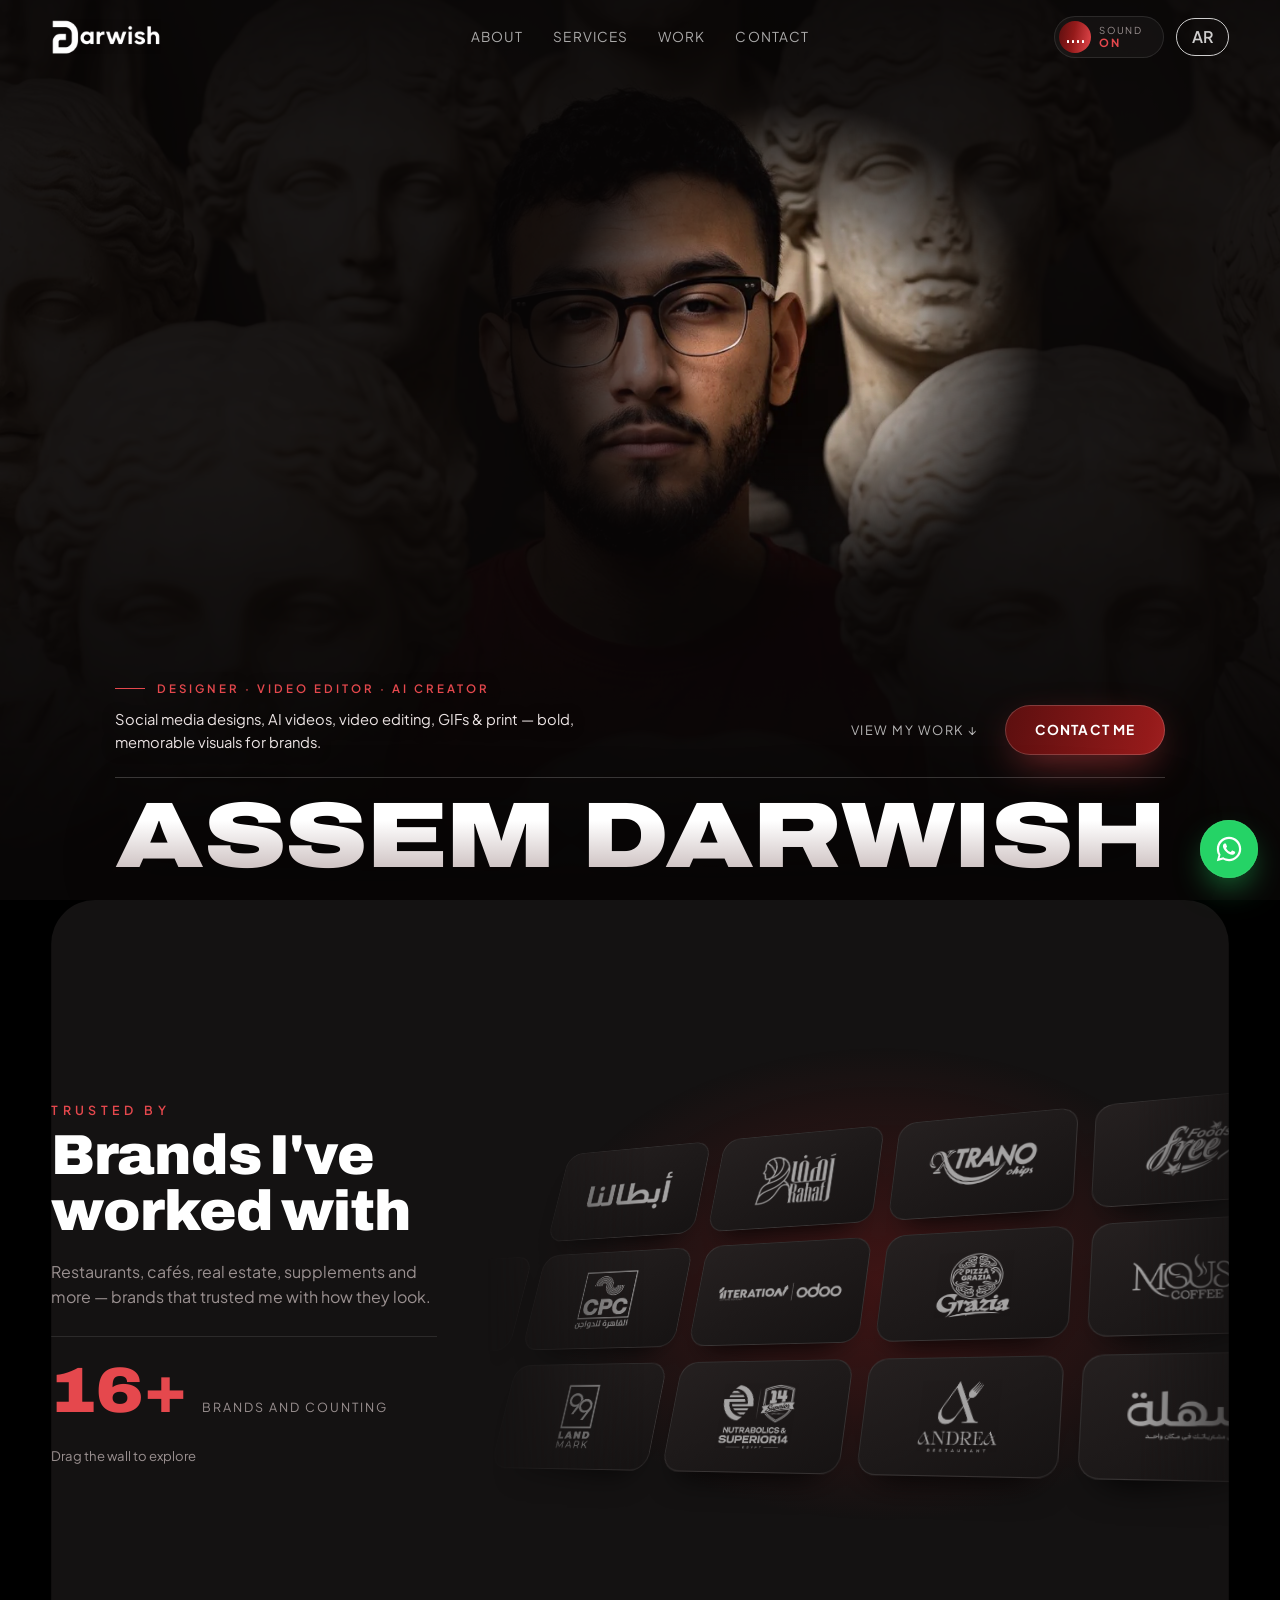
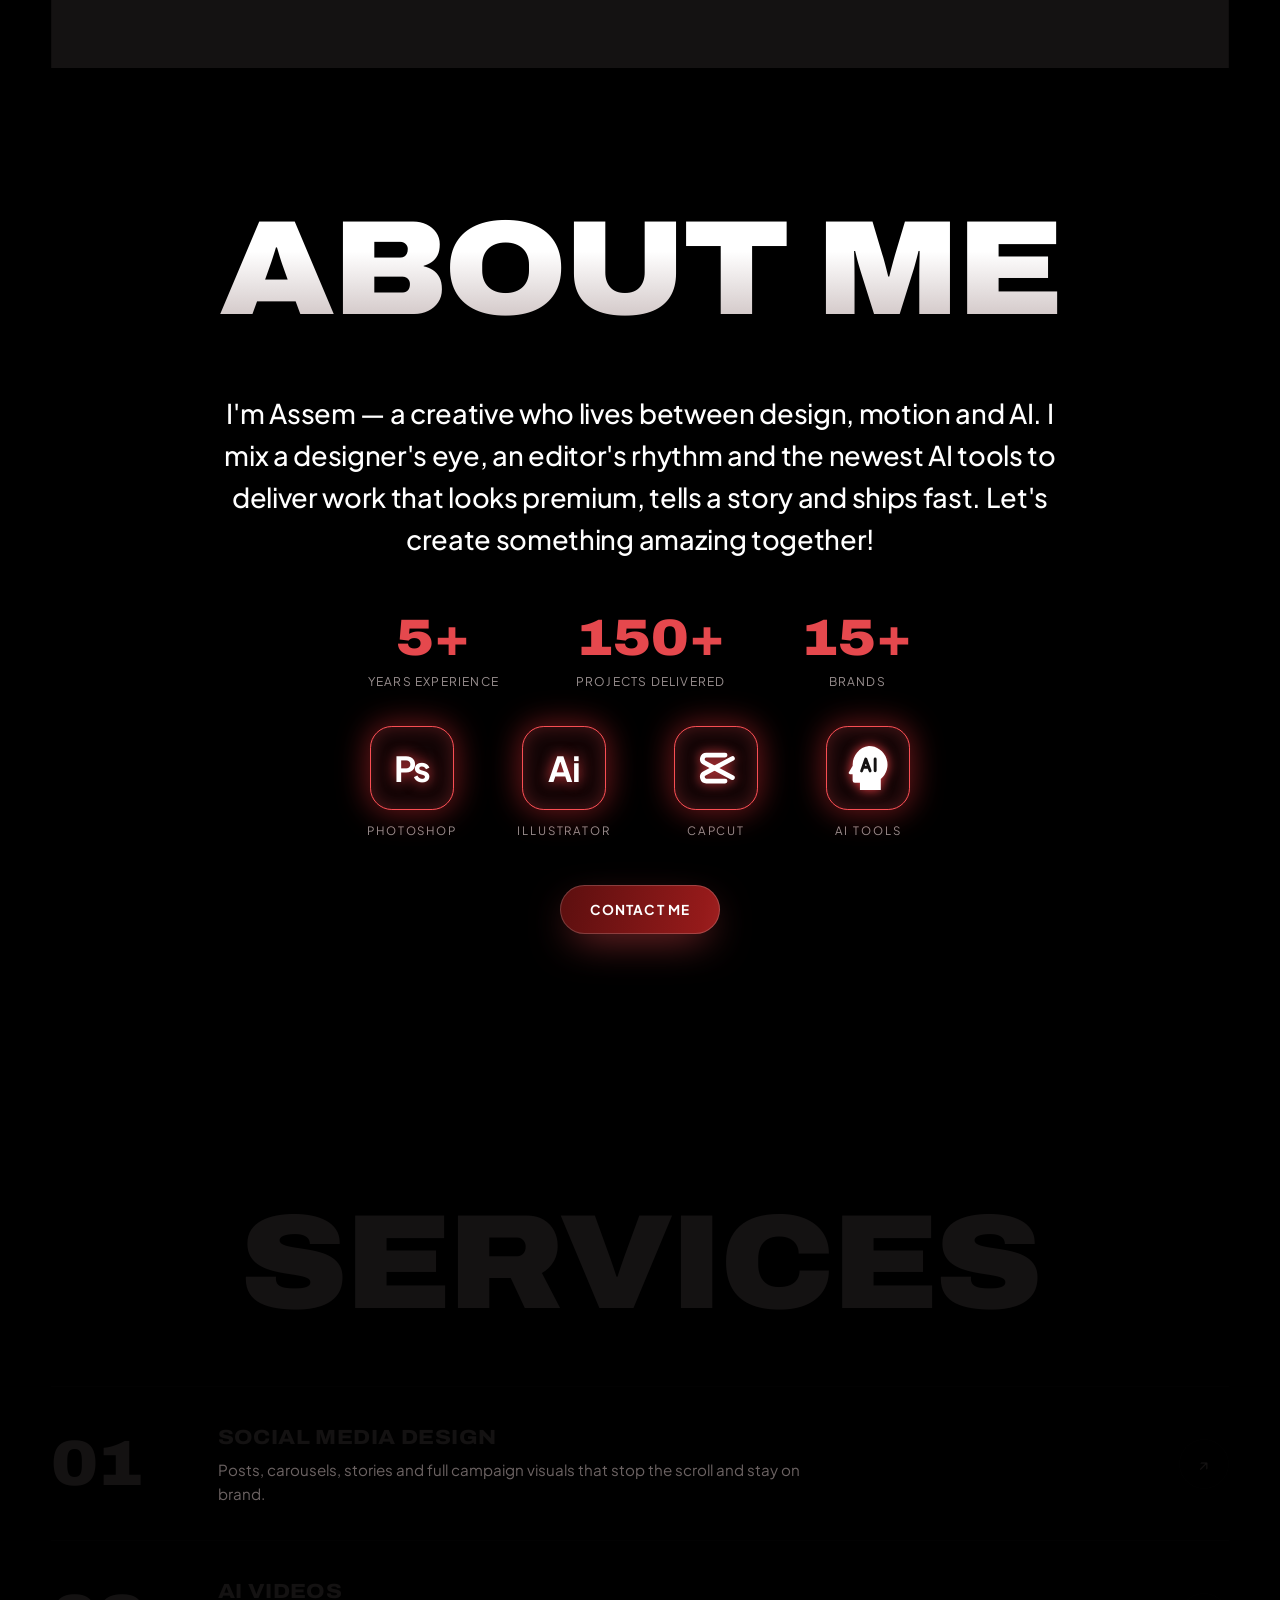
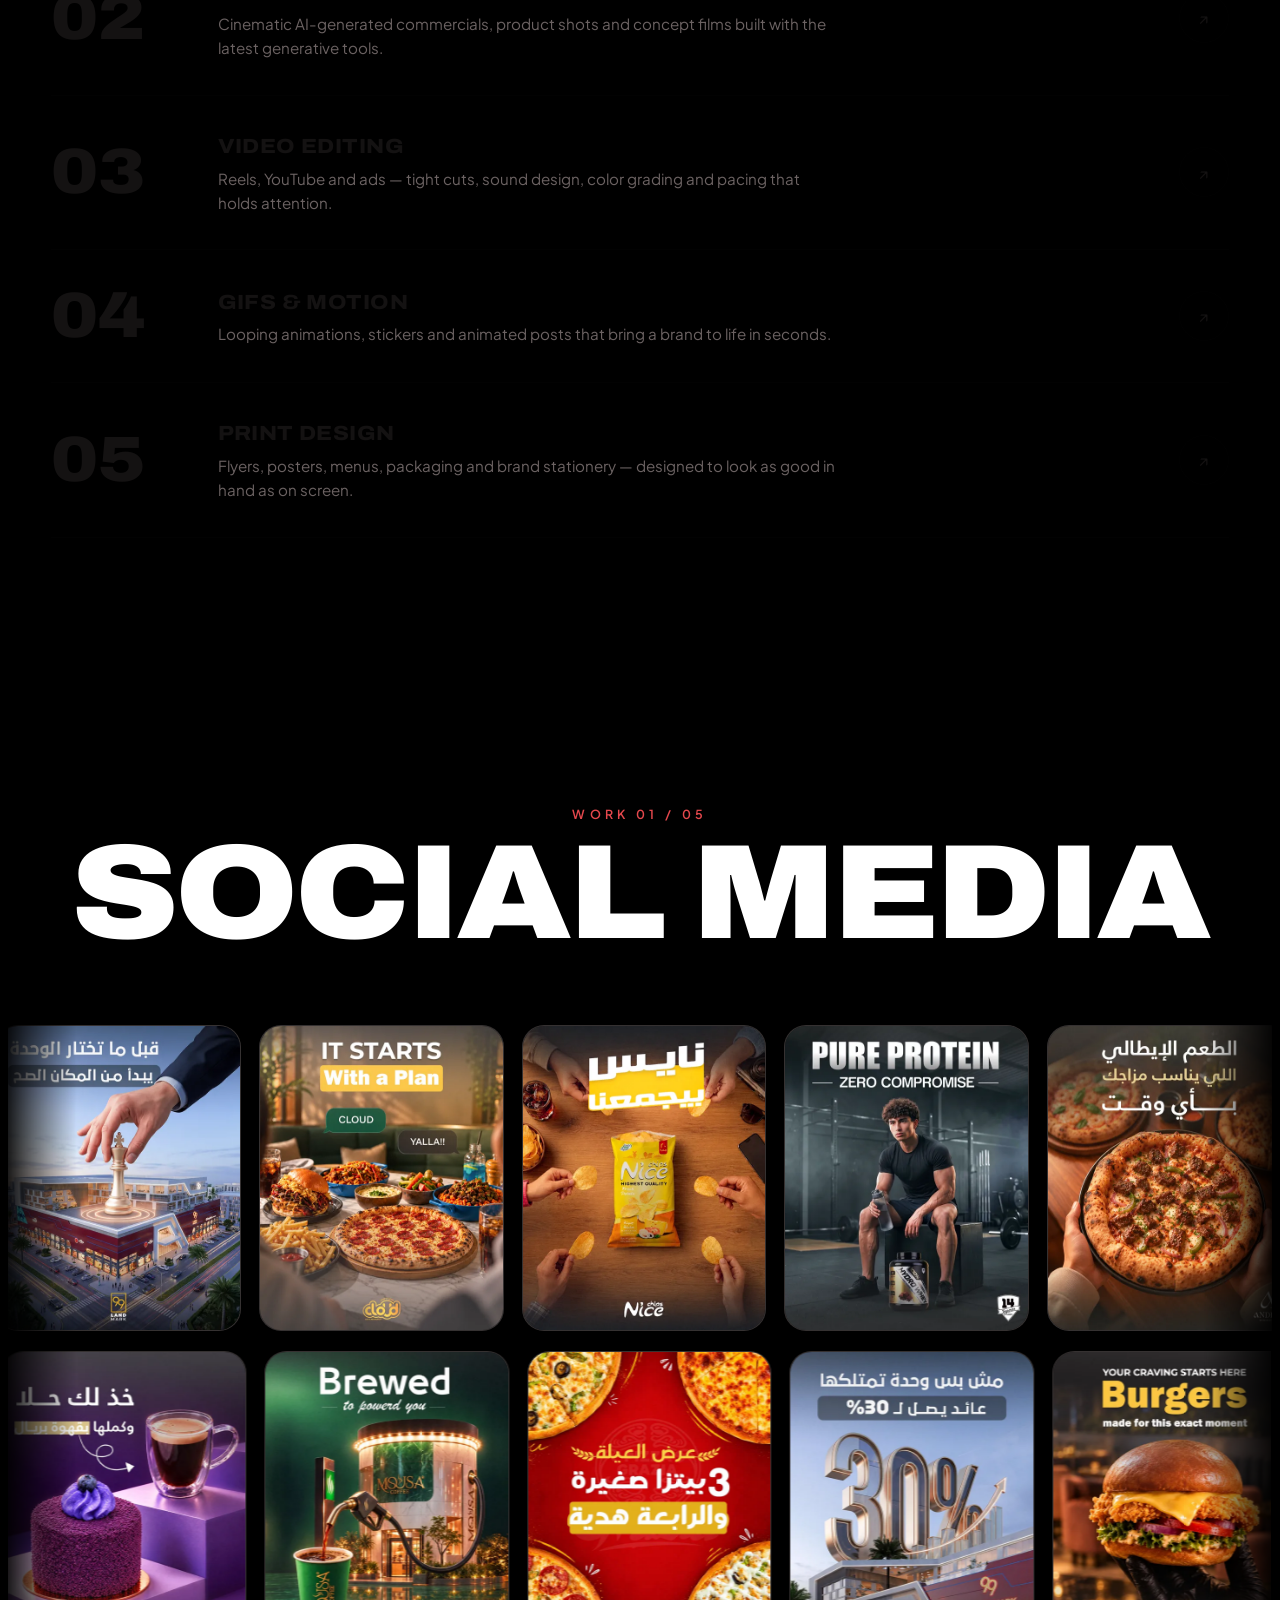
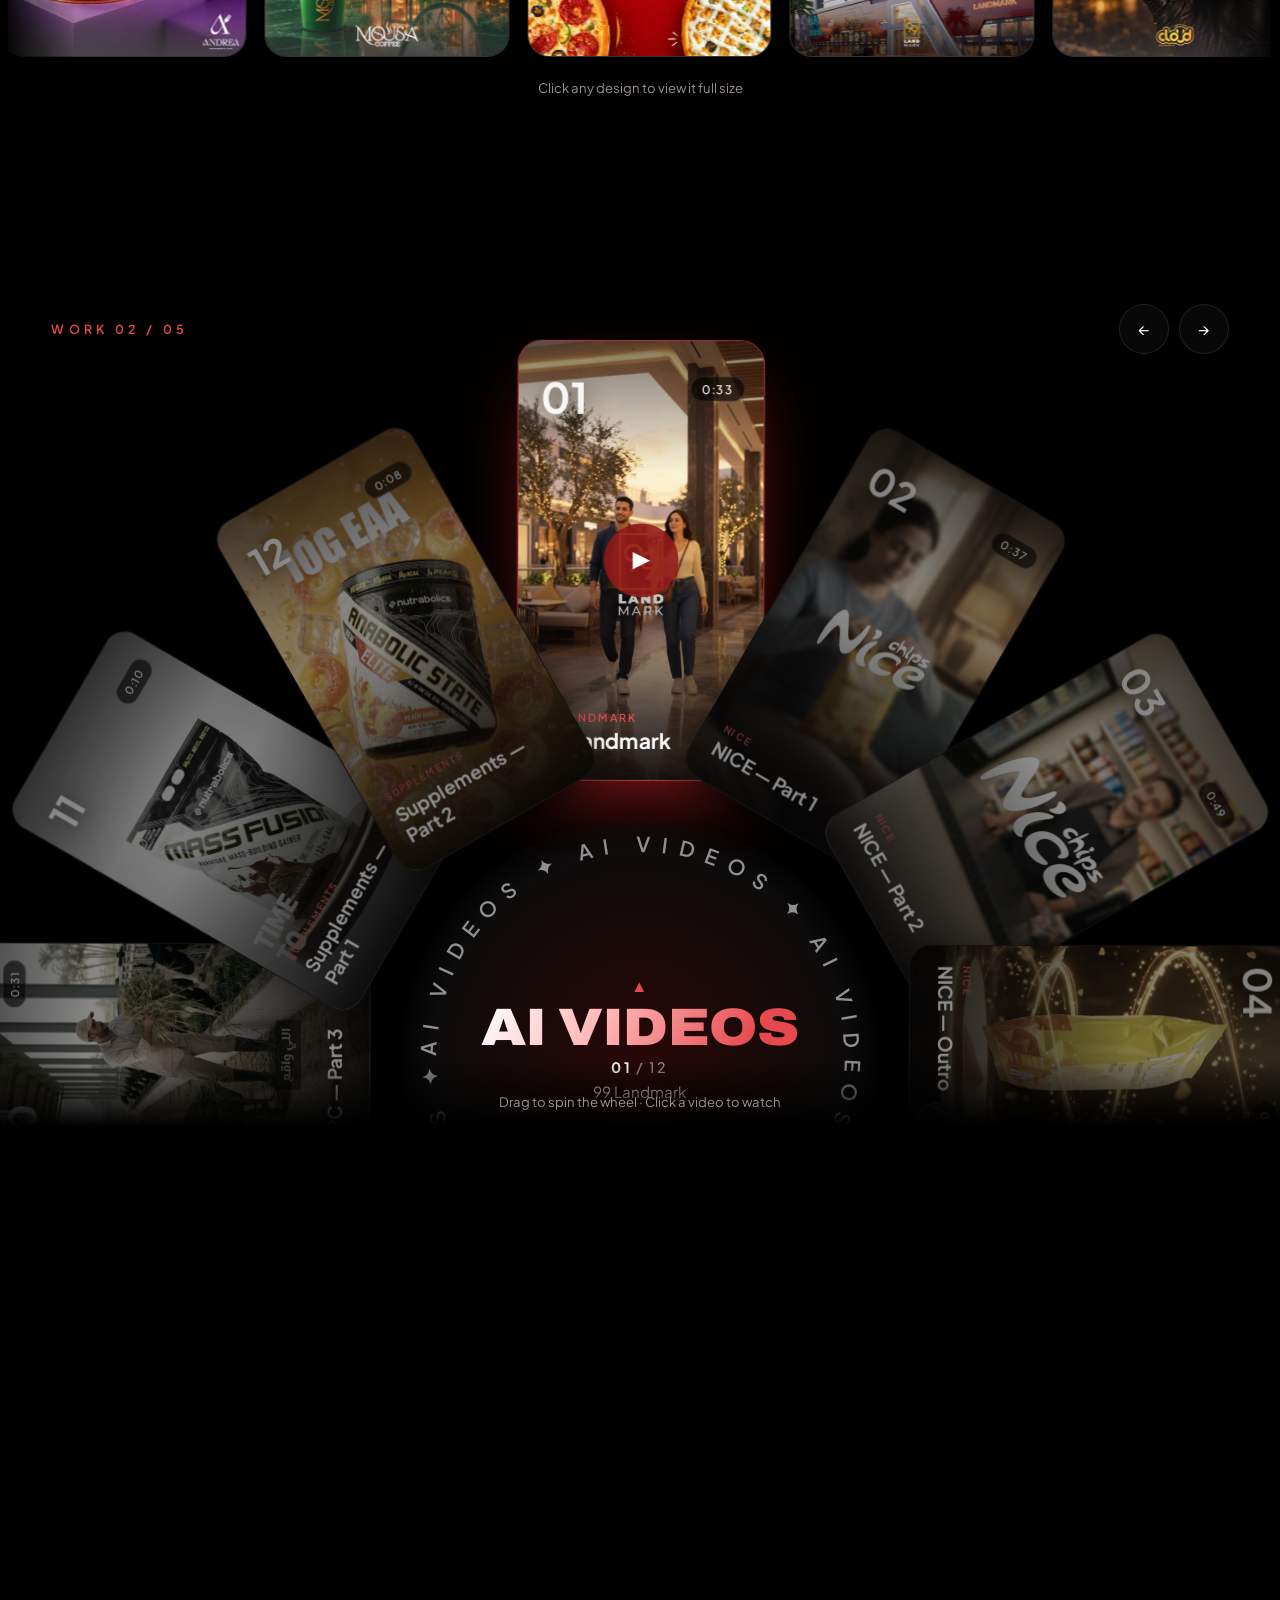
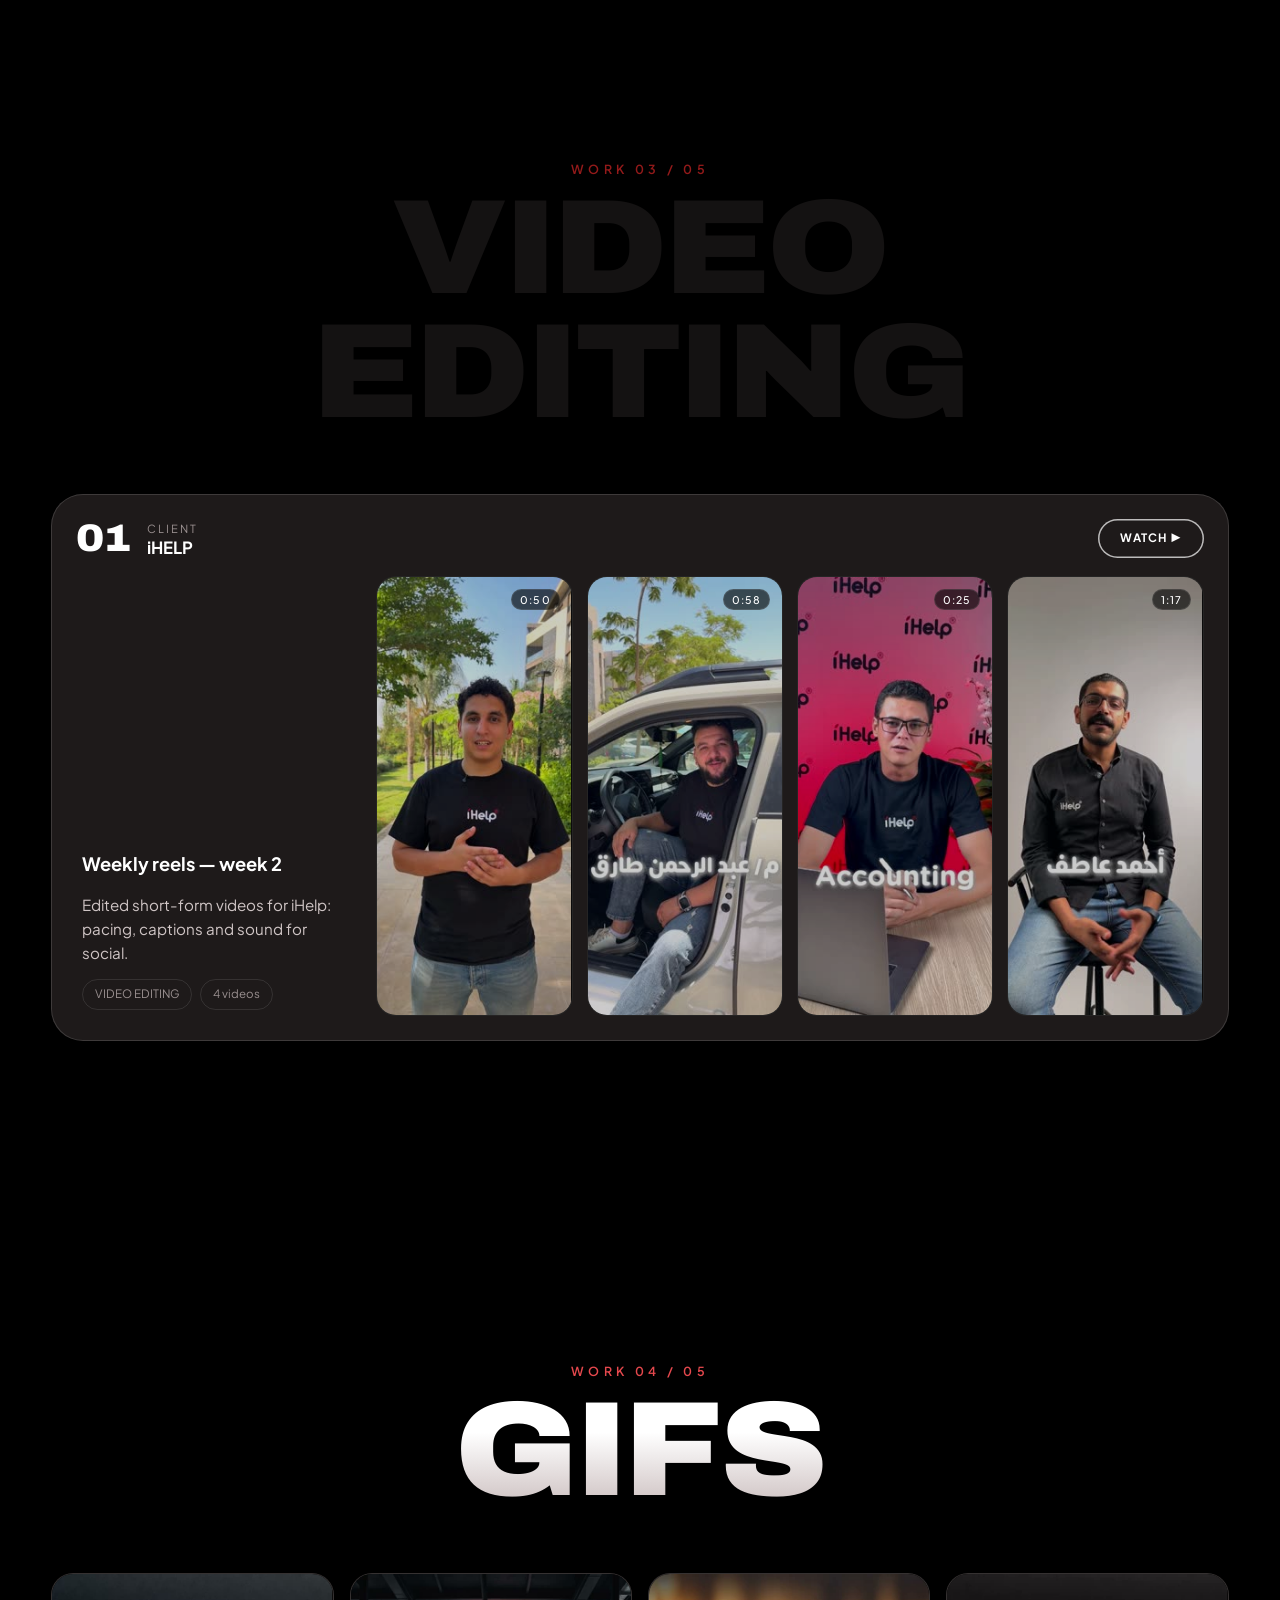
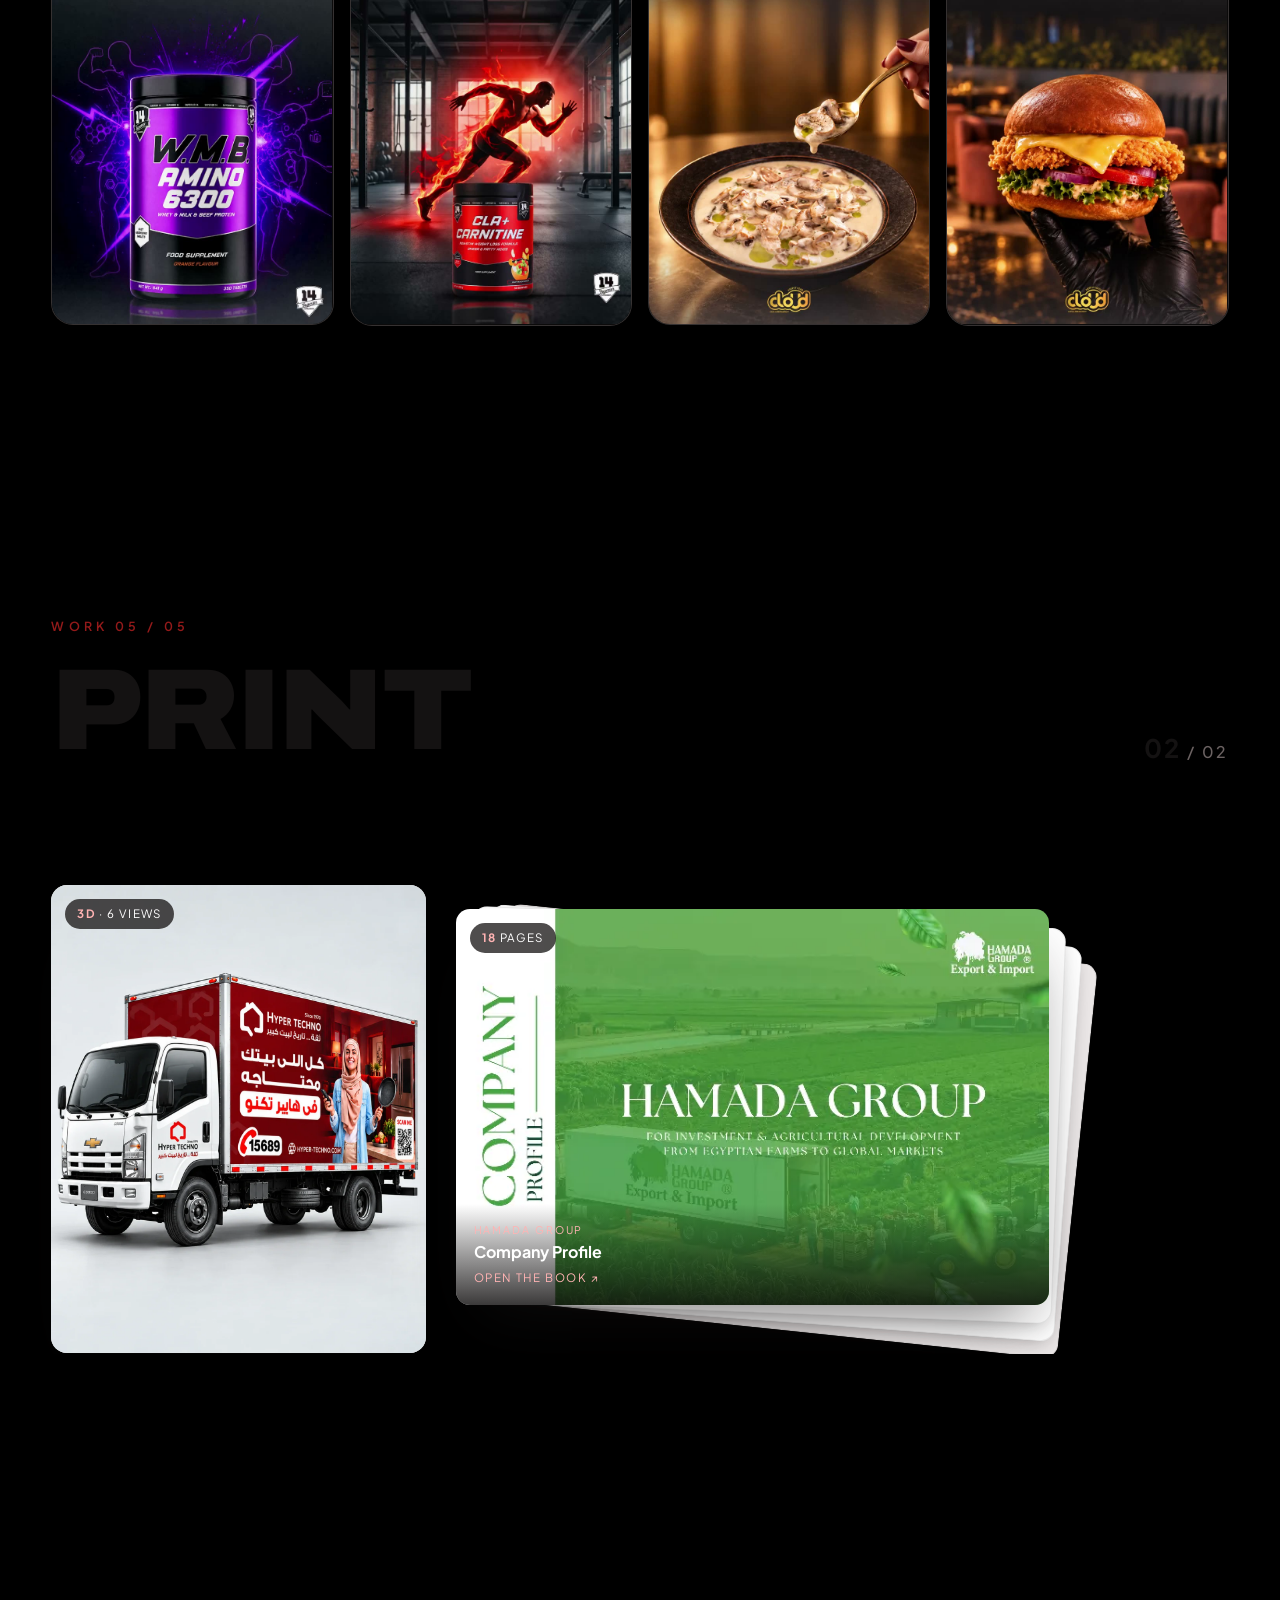
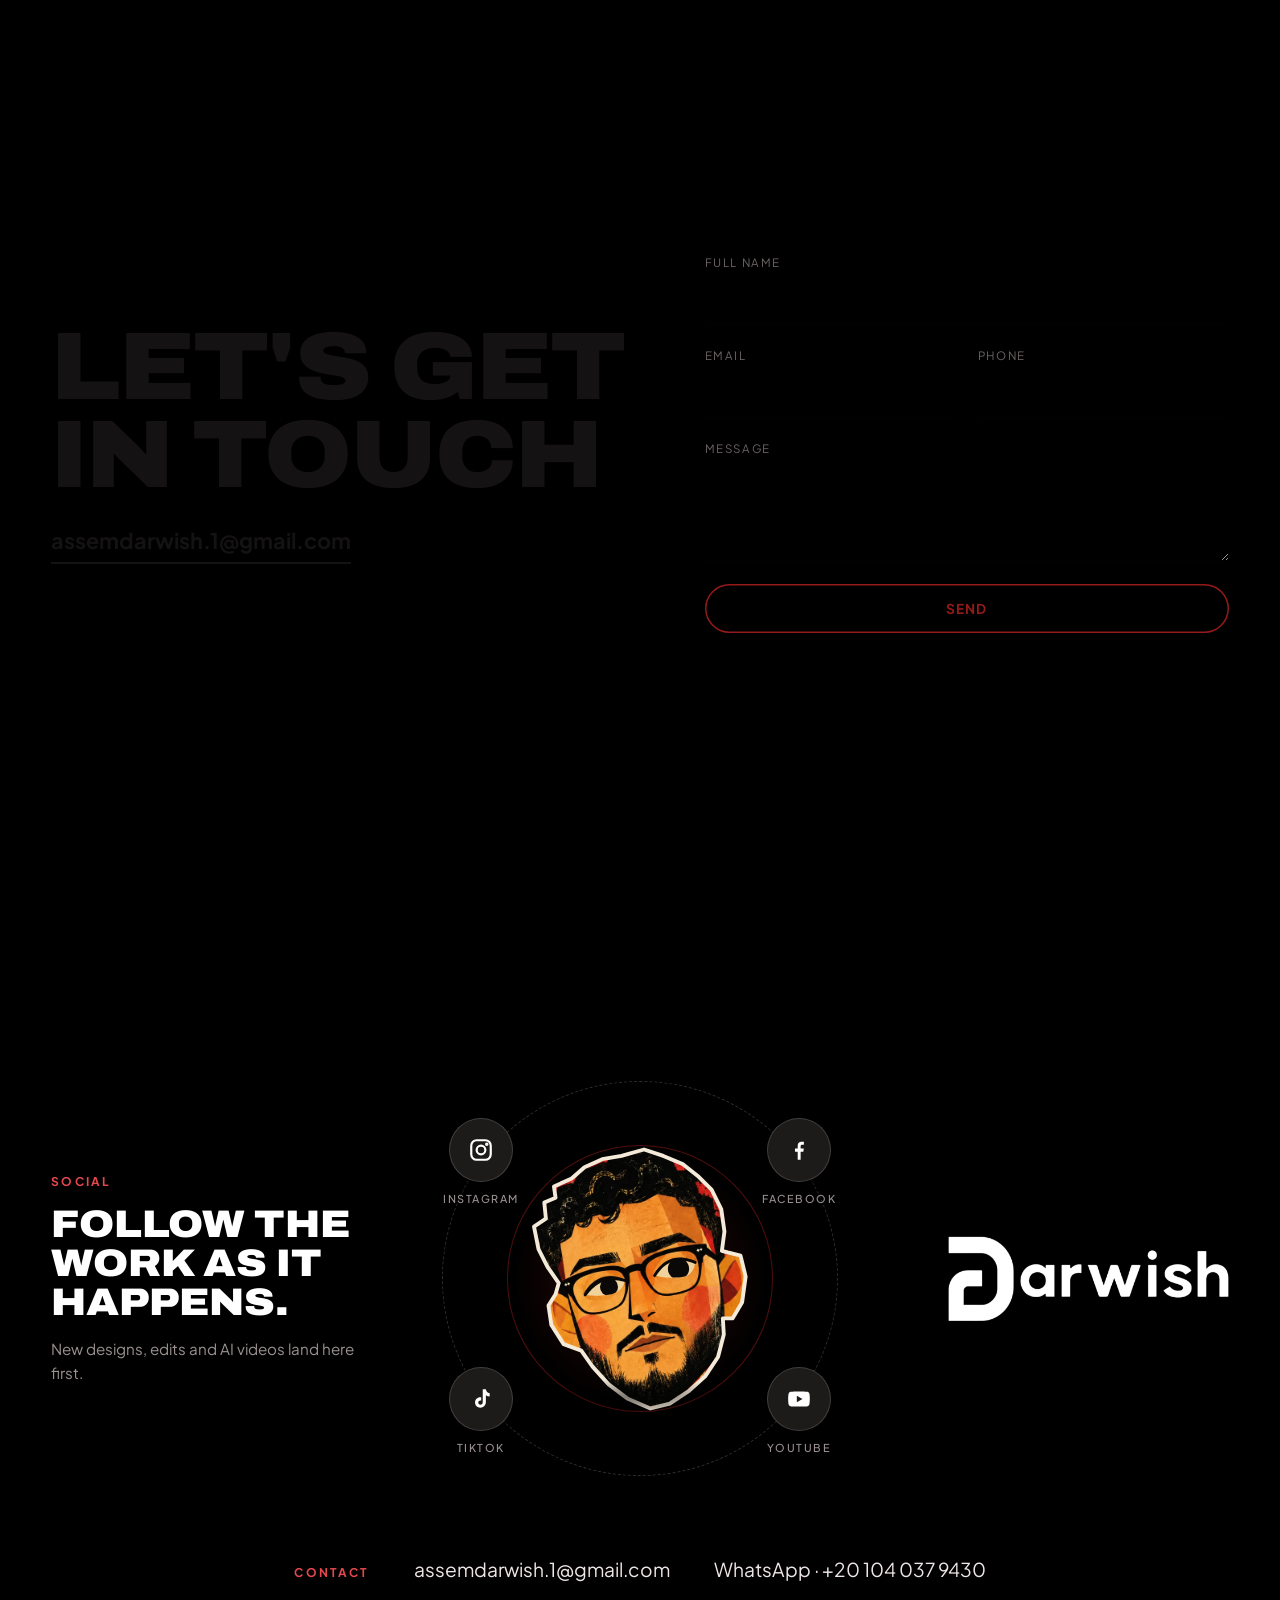
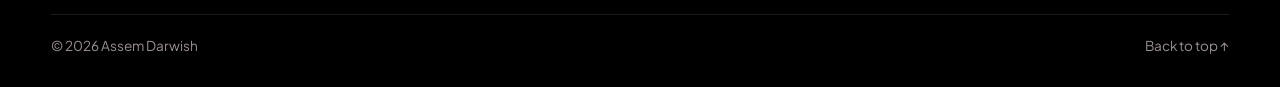
==== commit d5bd7757: "Arabic typography: Alexandria + IBM Plex Sans Arabic, spacing and sizes tuned Co-Authored-By: Claude" ====
--- a/index.html
+++ b/index.html
@@ -10,9 +10,9 @@
 <link rel="apple-touch-icon" href="assets/media/icon-180.png">
 <link rel="preconnect" href="https://fonts.googleapis.com">
 <link rel="preconnect" href="https://fonts.gstatic.com" crossorigin>
-<link href="https://fonts.googleapis.com/css2?family=Archivo:wdth,wght@62..125,400..900&family=Cairo:wght@400;600;800;900&family=Plus+Jakarta+Sans:wght@400;500;600;700&display=swap" rel="stylesheet">
+<link href="https://fonts.googleapis.com/css2?family=Archivo:wdth,wght@62..125,400..900&family=Alexandria:wght@600;700;800;900&family=IBM+Plex+Sans+Arabic:wght@400;500;600;700&family=Plus+Jakarta+Sans:wght@400;500;600;700&display=swap" rel="stylesheet">
 <link rel="preload" as="image" href="assets/media/me-art.webp?v=3">
-<link rel="stylesheet" href="style.css?v=16">
+<link rel="stylesheet" href="style.css?v=17">
 </head>
 <body>
 
@@ -279,7 +279,7 @@
 </div>
 
 <script src="content.js?v=11"></script>
-<script src="script.js?v=13"></script>
+<script src="script.js?v=14"></script>
 </body>
 </html>
 
--- a/style.css
+++ b/style.css
@@ -4,13 +4,13 @@
   --a:#941a1a; --t:#e5484d; --b:#5c0f0f;
   --grad:linear-gradient(120deg,#fff,#ffb3b3 40%,#e5484d 85%);
   --pill:linear-gradient(100deg,#5c0f0f,#941a1a 45%,#e5484d);
-  --display:'Archivo','Cairo',sans-serif;
+  --display:'Archivo','Alexandria',sans-serif;--ar:'IBM Plex Sans Arabic','Plus Jakarta Sans',sans-serif;--ar-display:'Alexandria','Archivo',sans-serif;
   --r:28px; --ease:cubic-bezier(.2,.8,.2,1);
 }
 *{box-sizing:border-box;margin:0;padding:0}
 html{scroll-behavior:smooth}
-body{background:#000;color:var(--fg);font-family:'Plus Jakarta Sans','Cairo',sans-serif;line-height:1.6;overflow-x:hidden;-webkit-font-smoothing:antialiased}
-[dir=rtl] body,[dir=rtl] body *{font-family:'Cairo','Plus Jakarta Sans',sans-serif}
+body{background:#000;color:var(--fg);font-family:'Plus Jakarta Sans','IBM Plex Sans Arabic',sans-serif;line-height:1.6;overflow-x:hidden;-webkit-font-smoothing:antialiased}
+[dir=rtl] body,[dir=rtl] body *{font-family:var(--ar)}
 a{color:inherit;text-decoration:none}
 button,input,textarea{font:inherit;color:inherit}
 ul,ol{list-style:none}
@@ -24,7 +24,7 @@
 /* intro: the portrait pops in, the greeting pulls into focus word by word, the bar loads underneath */
 .loader-me{width:clamp(150px,20vw,220px);height:auto;overflow:visible;animation:meIn 1s var(--ease) both}
 @keyframes meIn{from{opacity:0;transform:scale(.8) rotate(-6deg)}}
-.loader-hi{margin-top:22px;font-family:'Cairo',sans-serif;font-weight:800;font-size:clamp(1.5rem,3.4vw,2.3rem);line-height:1.5;white-space:nowrap;color:#fff;text-shadow:0 0 26px rgba(229,72,77,.55)}
+.loader-hi{margin-top:22px;font-family:'Alexandria',sans-serif;font-weight:700;font-size:clamp(1.5rem,3.4vw,2.3rem);line-height:1.5;white-space:nowrap;color:#fff;text-shadow:0 0 26px rgba(229,72,77,.55)}
 .loader-hi span{display:inline-block;animation:hiIn 1s var(--ease) both .45s}
 .loader-hi span:nth-child(2){animation-delay:.75s}.loader-hi span:nth-child(3){animation-delay:1.05s;color:var(--t)}
 @keyframes hiIn{from{opacity:0;filter:blur(14px);transform:translateY(16px) scale(1.12)}}
@@ -64,7 +64,7 @@
 .pill.outline:hover{background:var(--a);color:#fff}
 .ttl{font-family:var(--display);font-stretch:112%;font-weight:900;font-size:clamp(3rem,10.5vw,9.5rem);line-height:.92;text-transform:uppercase;text-align:center;letter-spacing:-.02em;margin-bottom:clamp(30px,5vw,60px);opacity:.1;filter:blur(14px);transform:scale(.86);transition:opacity 1.1s var(--ease),filter 1.1s var(--ease),transform 1.1s var(--ease)}
 .ttl.in{opacity:1;filter:none;transform:none}
-[dir=rtl] .ttl{font-family:'Cairo',sans-serif;letter-spacing:0;line-height:1.15}
+[dir=rtl] .ttl{font-family:var(--ar-display);letter-spacing:0;line-height:1.15}
 /* was a hollow outline; the owner prefers solid titles - same soft white gradient as the hero name */
 .ttl.outline{background:linear-gradient(180deg,#fff 35%,#c9bcbc);-webkit-background-clip:text;background-clip:text;color:transparent}
 .ttl.gray{background:linear-gradient(180deg,#6b6262,#2a2525);-webkit-background-clip:text;background-clip:text;color:transparent;-webkit-text-stroke:1px rgba(255,255,255,.18)}
@@ -93,7 +93,7 @@
 .hero{border-radius:0;clip-path:none;padding:88px 0 0;min-height:100vh;display:flex;flex-direction:column;overflow:hidden}
 .hero-name{position:relative;z-index:2;filter:drop-shadow(0 6px 30px rgba(0,0,0,.45));text-align:center;font-family:var(--display);font-stretch:125%;font-weight:900;line-height:.86;letter-spacing:-.02em;white-space:nowrap;padding:0 2vw}
 .hero-name span{display:inline-block;font-size:12vw;background:linear-gradient(180deg,#fff 30%,#c9bcbc);-webkit-background-clip:text;background-clip:text;color:transparent;animation:rise 1.1s var(--ease) both .9s}
-[dir=rtl] .hero-name span{font-family:'Cairo',sans-serif;font-weight:900;line-height:1.2}
+[dir=rtl] .hero-name span{font-family:var(--ar-display);font-weight:900;line-height:1.2}
 @keyframes rise{from{opacity:0;transform:translateY(40%) scale(.96);filter:blur(12px)}}
 .hero-row{position:relative;z-index:2;flex:1;display:grid;grid-template-columns:1fr 1fr;align-items:end;gap:30px;width:min(1280px,94%);margin:0 auto}
 .hero-intro{max-width:300px;font-size:.92rem;text-transform:uppercase;letter-spacing:.04em;line-height:1.55;color:#f2eaea;padding-bottom:40px;text-shadow:0 2px 14px rgba(0,0,0,.7)}
@@ -210,7 +210,7 @@
 .svc li>a{display:grid;grid-template-columns:clamp(70px,10vw,130px) 1fr auto;gap:clamp(16px,3vw,40px);align-items:center;padding:clamp(22px,3vw,34px) 0;transition:padding .4s var(--ease)}
 .svc b{font-family:var(--display);font-stretch:112%;font-weight:900;font-size:clamp(2.4rem,5vw,4.2rem);line-height:1;transition:color .3s}
 .svc h3{font-family:var(--display);font-stretch:112%;font-weight:800;font-size:clamp(1rem,1.6vw,1.3rem);text-transform:uppercase;letter-spacing:.02em;margin-bottom:4px}
-[dir=rtl] .svc h3{font-family:'Cairo',sans-serif}
+[dir=rtl] .svc h3{font-family:var(--ar-display)}
 .svc p{color:var(--ink-mute);max-width:620px;font-size:.95rem}
 .arr{width:50px;height:50px;border-radius:50%;border:1px solid var(--ink-line);display:grid;place-content:center;transition:.4s var(--ease)}
 .svc li:hover>a{padding-inline-start:12px}
@@ -270,7 +270,7 @@
 .foot-grid{display:grid;grid-template-columns:1fr auto 1fr;gap:40px;align-items:center}
 .foot-grid h4{font-size:.75rem;letter-spacing:.18em;text-transform:uppercase;color:var(--t);margin-bottom:14px}
 .foot-title{font-family:var(--display);font-stretch:112%;font-weight:900;font-size:clamp(1.7rem,3vw,2.7rem);line-height:1.02;text-transform:uppercase;max-width:11em}
-[dir=rtl] .foot-title{font-family:'Cairo',sans-serif;line-height:1.3}
+[dir=rtl] .foot-title{font-family:var(--ar-display);line-height:1.3}
 .foot-lead{color:var(--mute);margin-top:14px;max-width:26em;font-size:.95rem}
 .foot-contact{display:flex;justify-content:center;align-items:baseline;flex-wrap:wrap;gap:10px 44px;margin:auto auto 30px;padding-top:60px}
 .foot-contact h4{font-size:.75rem;letter-spacing:.18em;text-transform:uppercase;color:var(--t)}
@@ -530,7 +530,7 @@
 /* ---------- Arabic fixes ---------- */
 /* drifting rows always run left-to-right internally (their wrap math is LTR); content inside keeps its own direction */
 .lrow,.grow,.ltrack,.gtrack{direction:ltr}
-/* Cairo's glyphs are built from overlapping pieces, so outlines show the seams — use solid fills in Arabic */
+/* (written for Cairo, kept for Alexandria) Arabic glyphs are built from overlapping pieces, so outlines show the seams — use solid fills in Arabic */
 [dir=rtl] .ttl.outline{background:none;color:#fff}
 [dir=rtl] .ttl.gray{-webkit-text-stroke:0}
 [dir=rtl] .hero-name{line-height:1.15;padding-bottom:.05em}
@@ -666,3 +666,22 @@
   .hero-cta{flex-direction:column-reverse;gap:12px}
   .hero-name{margin-top:4px!important}
 }
+
+/* ---------- Arabic typography (applies when the site is in Arabic) ----------
+   body text: IBM Plex Sans Arabic · titles: Alexandria. Arabic letters join, so tracking is always 0. */
+[dir=rtl] body{line-height:1.85}
+[dir=rtl] body *{letter-spacing:0!important}
+[dir=rtl] :is(h1,h2,h3,h4,.ttl,.hero-name span,.svc h3,.foot-title,.pcard-title,.print-cap b,.clip-info h4,.pill,.links a,.lang){font-family:var(--ar-display)!important}
+[dir=rtl] .ttl{line-height:1.35!important;font-weight:800;font-size:clamp(2.4rem,8vw,7rem)}
+[dir=rtl] .ttl.title-case{font-size:clamp(2rem,5vw,4.2rem)}
+[dir=rtl] .clients-sec .ttl{font-size:clamp(1.9rem,3.8vw,3.5rem);line-height:1.4!important}
+[dir=rtl] .hero-name span{font-weight:900;line-height:1.3!important}
+[dir=rtl] .hero-name{line-height:1.3;padding-bottom:.12em!important}
+[dir=rtl] .foot-title{line-height:1.5;font-size:clamp(1.5rem,2.6vw,2.3rem)}
+[dir=rtl] .words{line-height:2;font-weight:500}
+[dir=rtl] :is(.work-no,.hero-role,.tool span,.soc b,.clients-stat span,.stats small,.hint,.hero-link,.foot-grid h4,.foot-contact h4,.ptags span,.book-badge,.print-cap small,.print-cap em){font-size:.9rem;font-weight:500}
+[dir=rtl] .pill{font-weight:700}
+[dir=rtl] .links a{font-size:.95rem;font-weight:600}
+[dir=rtl] .svc h3{font-weight:800;line-height:1.5}
+[dir=rtl] .svc p,[dir=rtl] .clients-lead,[dir=rtl] .foot-lead,[dir=rtl] .hero-intro p{line-height:1.9}
+[dir=rtl] .form span{font-size:.9rem}
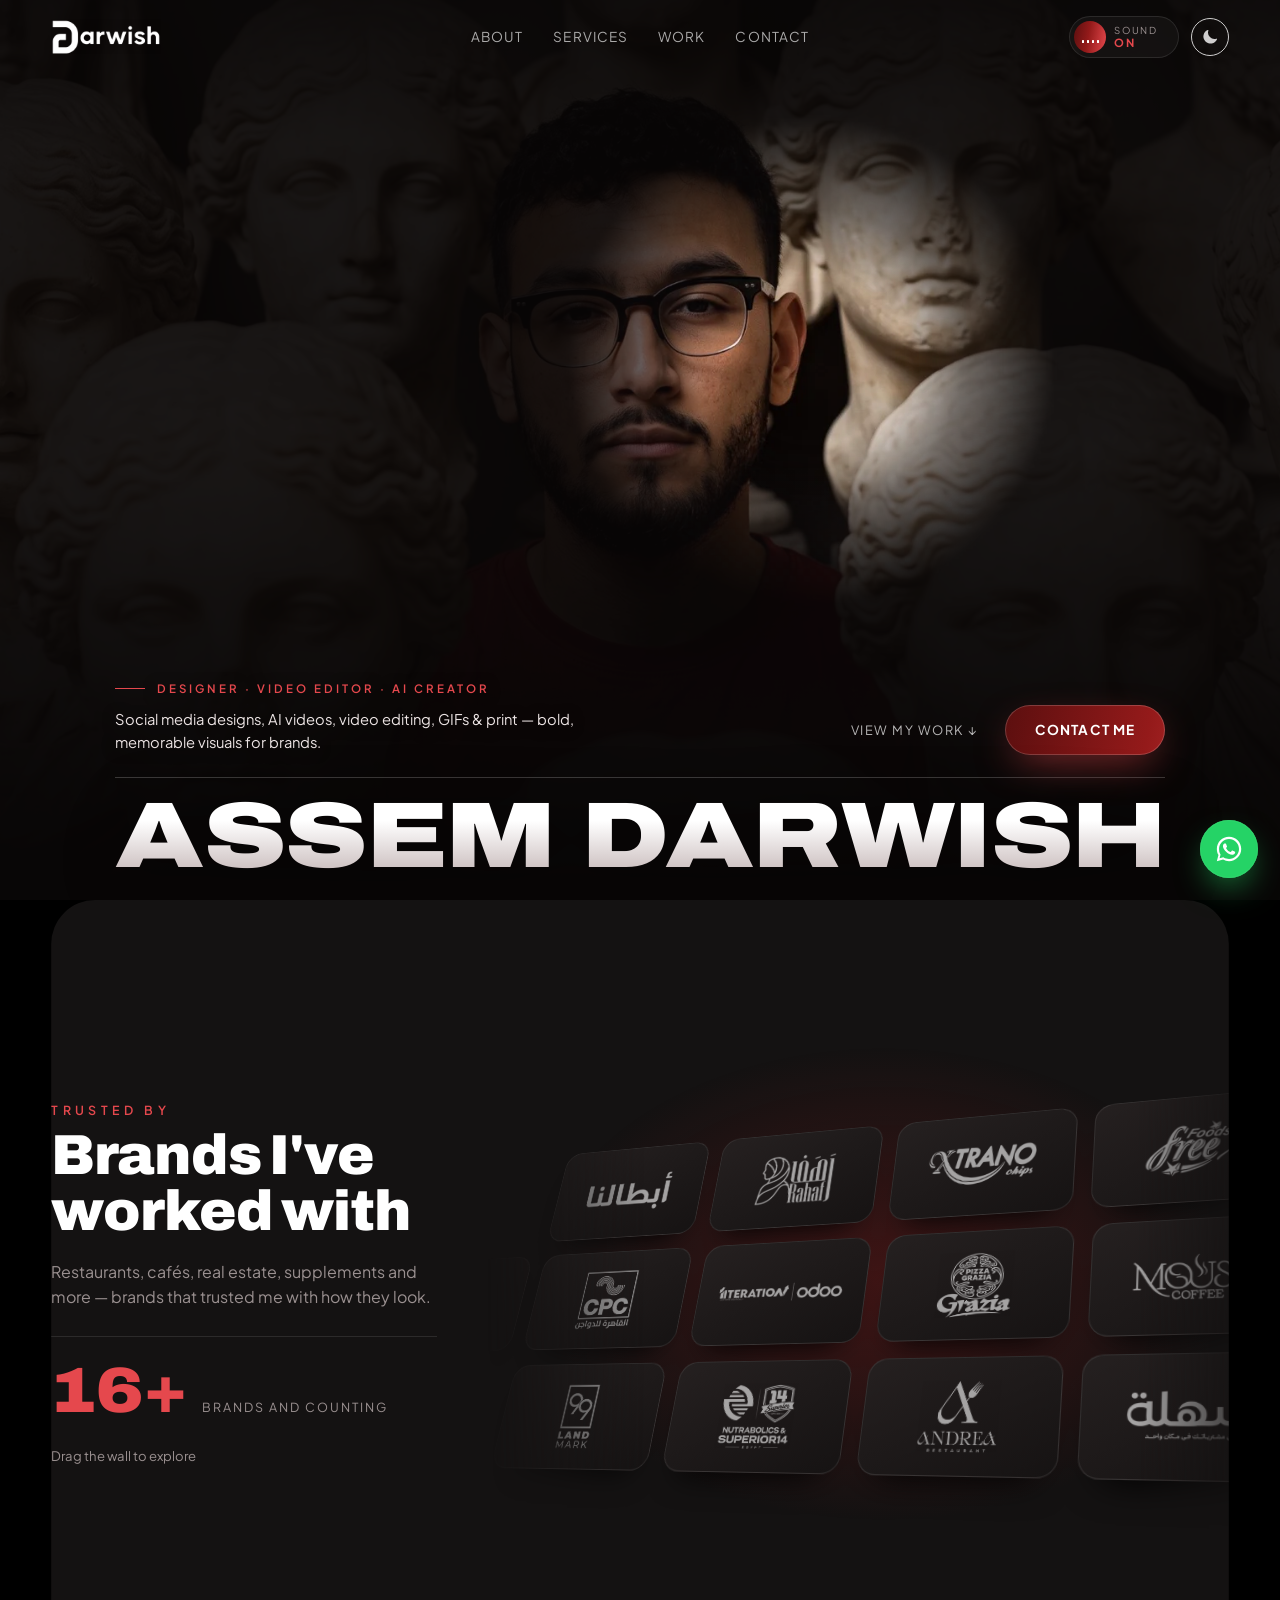
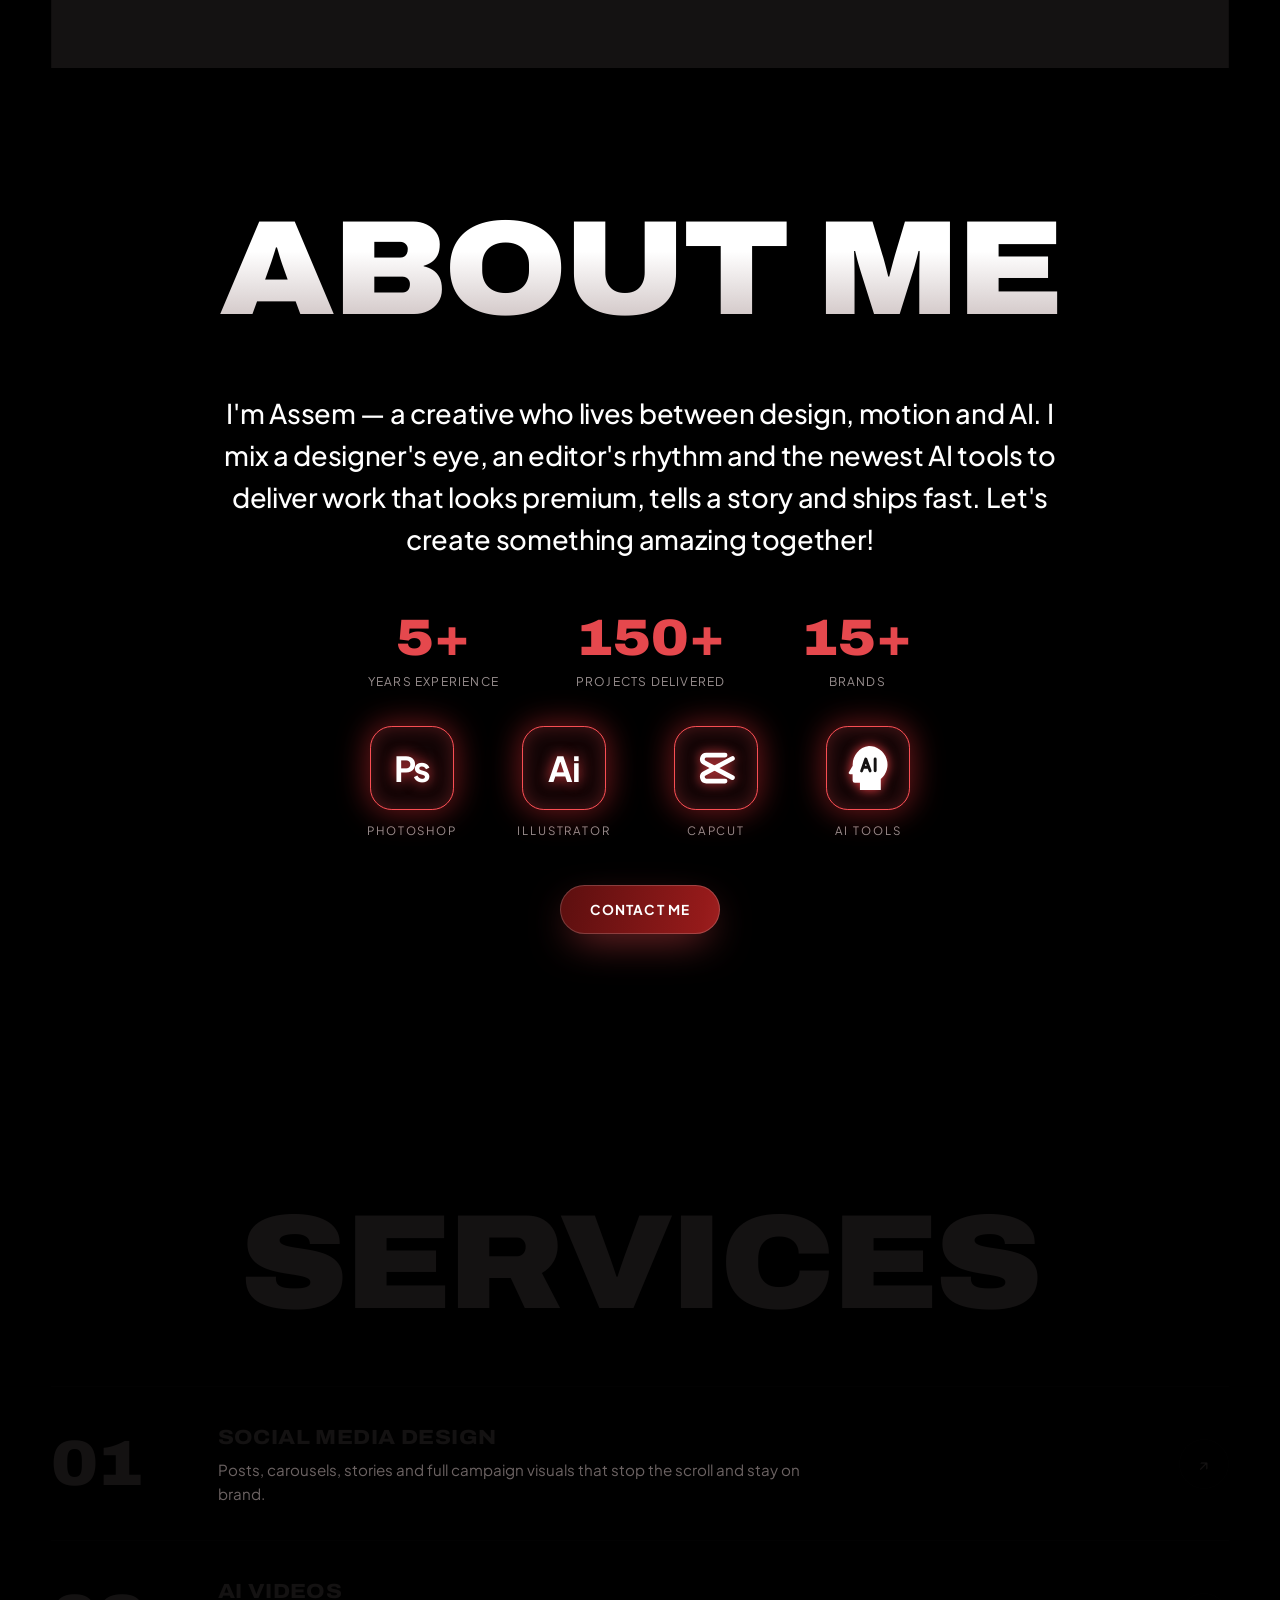
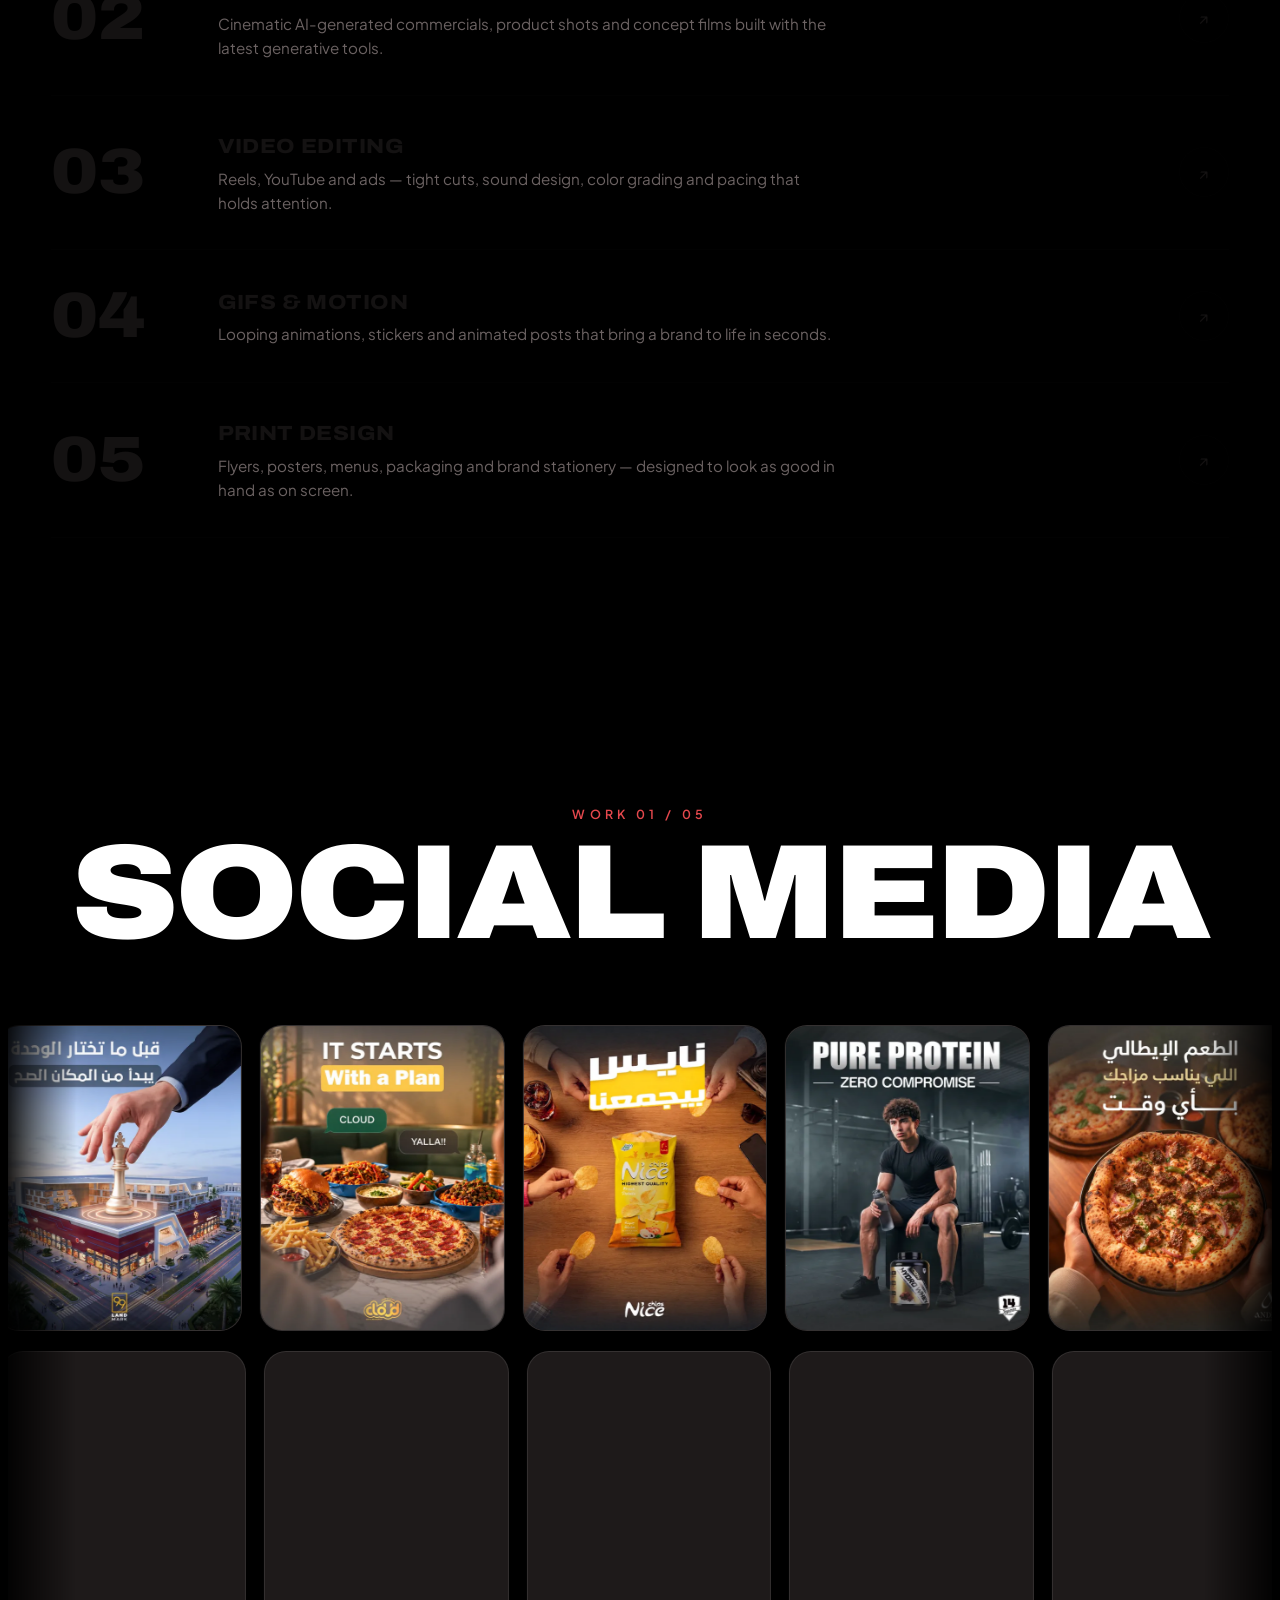
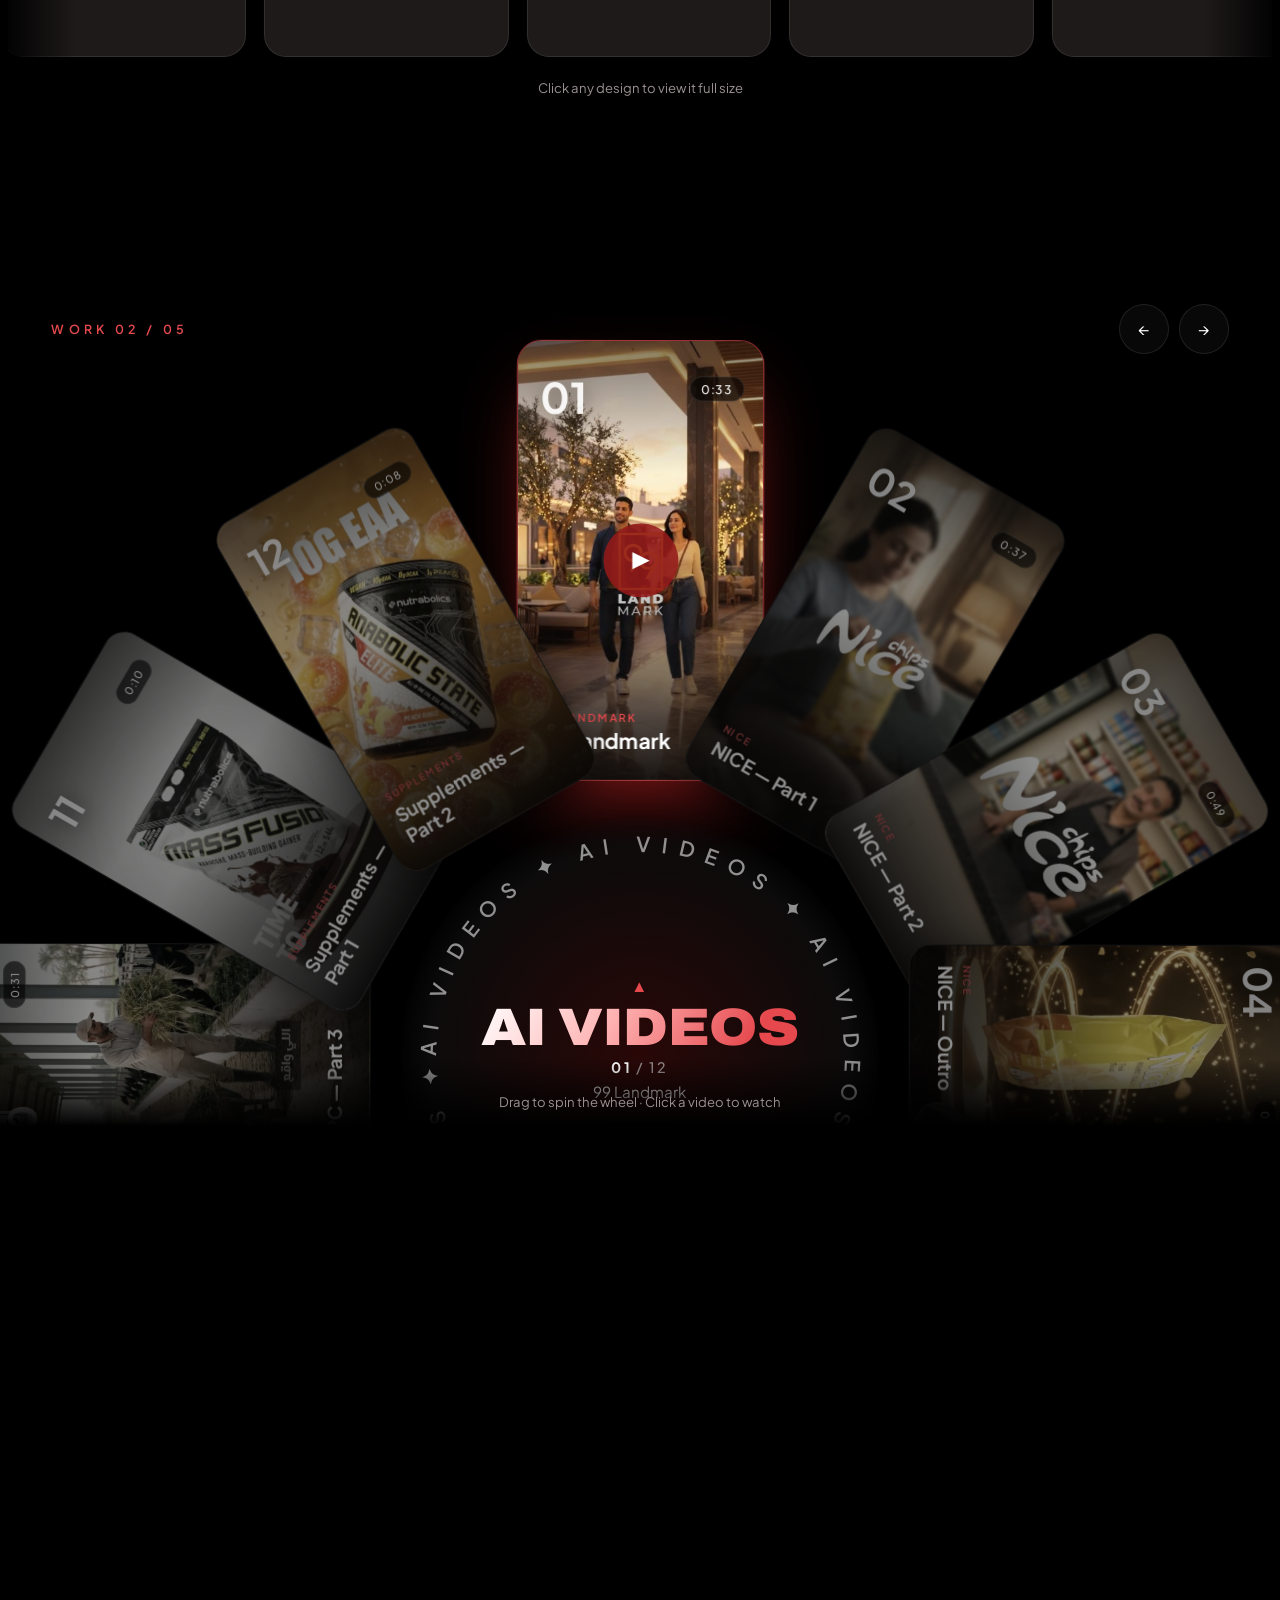
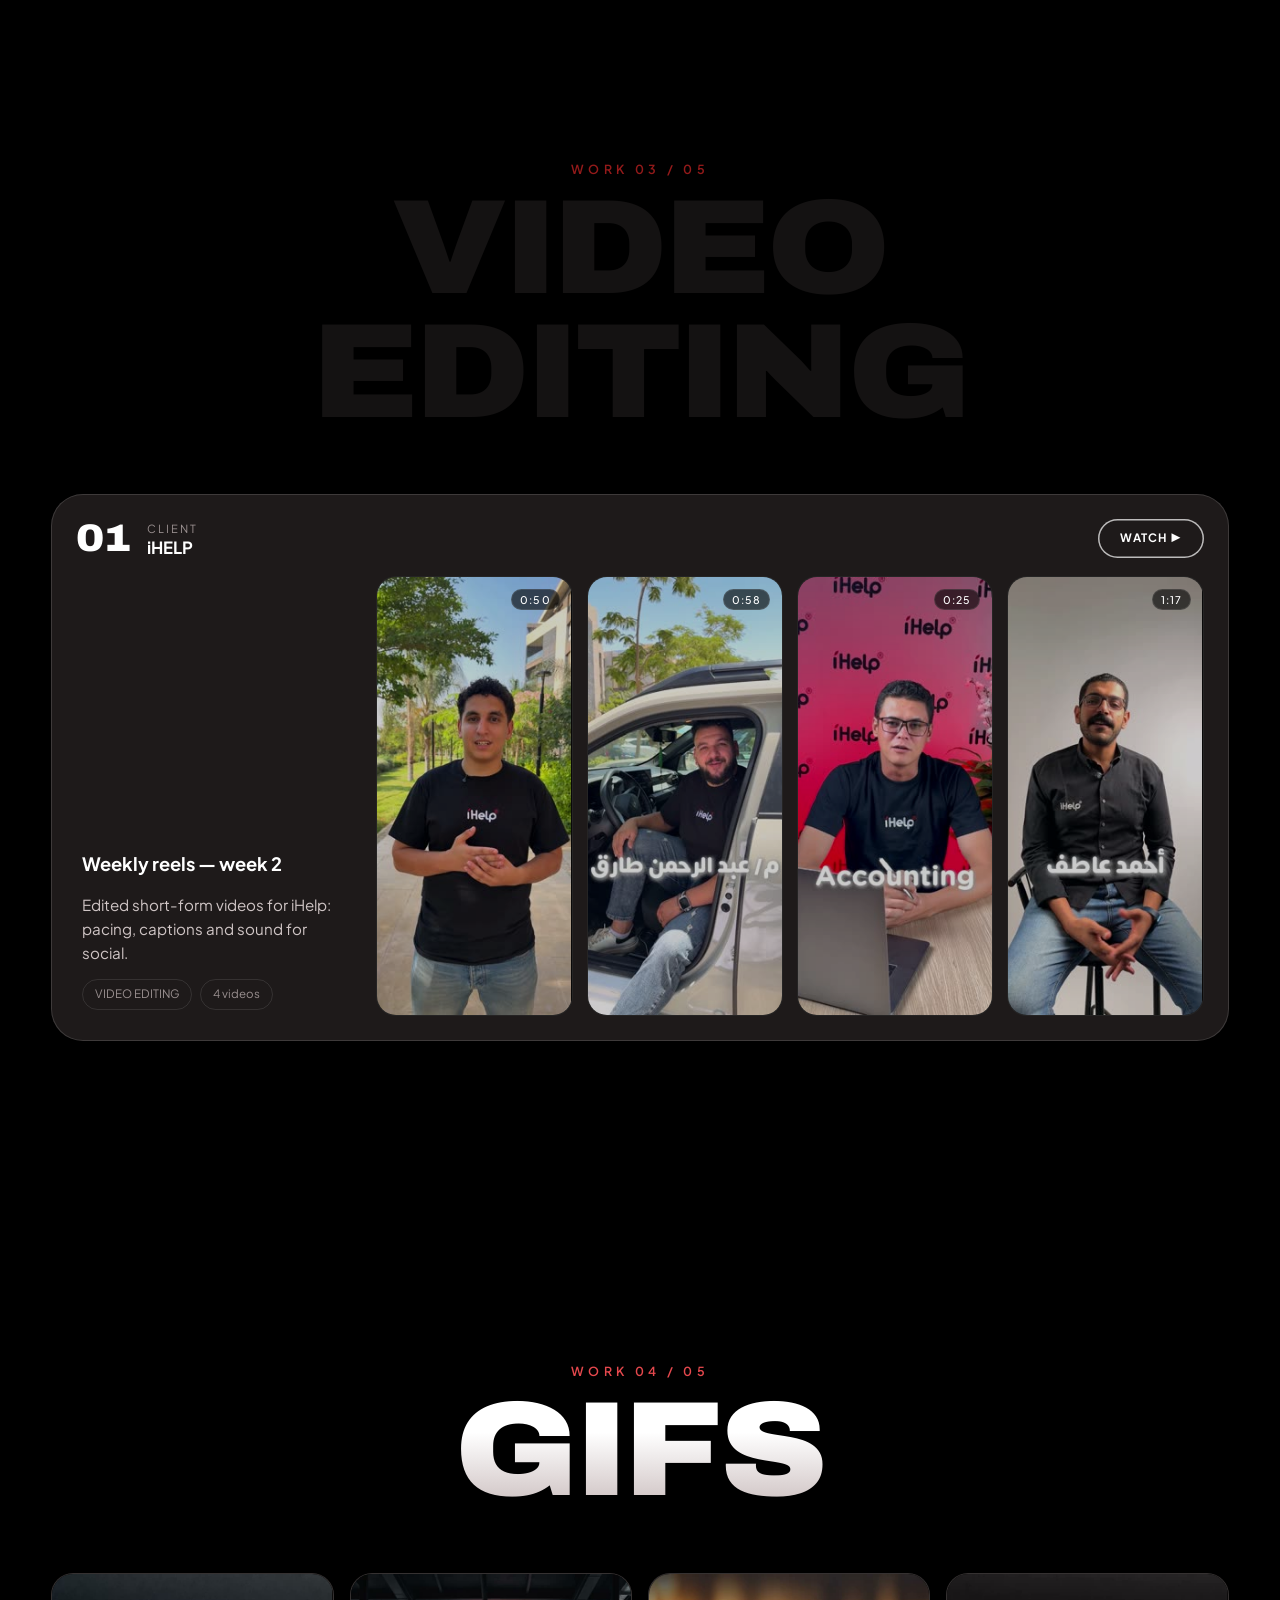
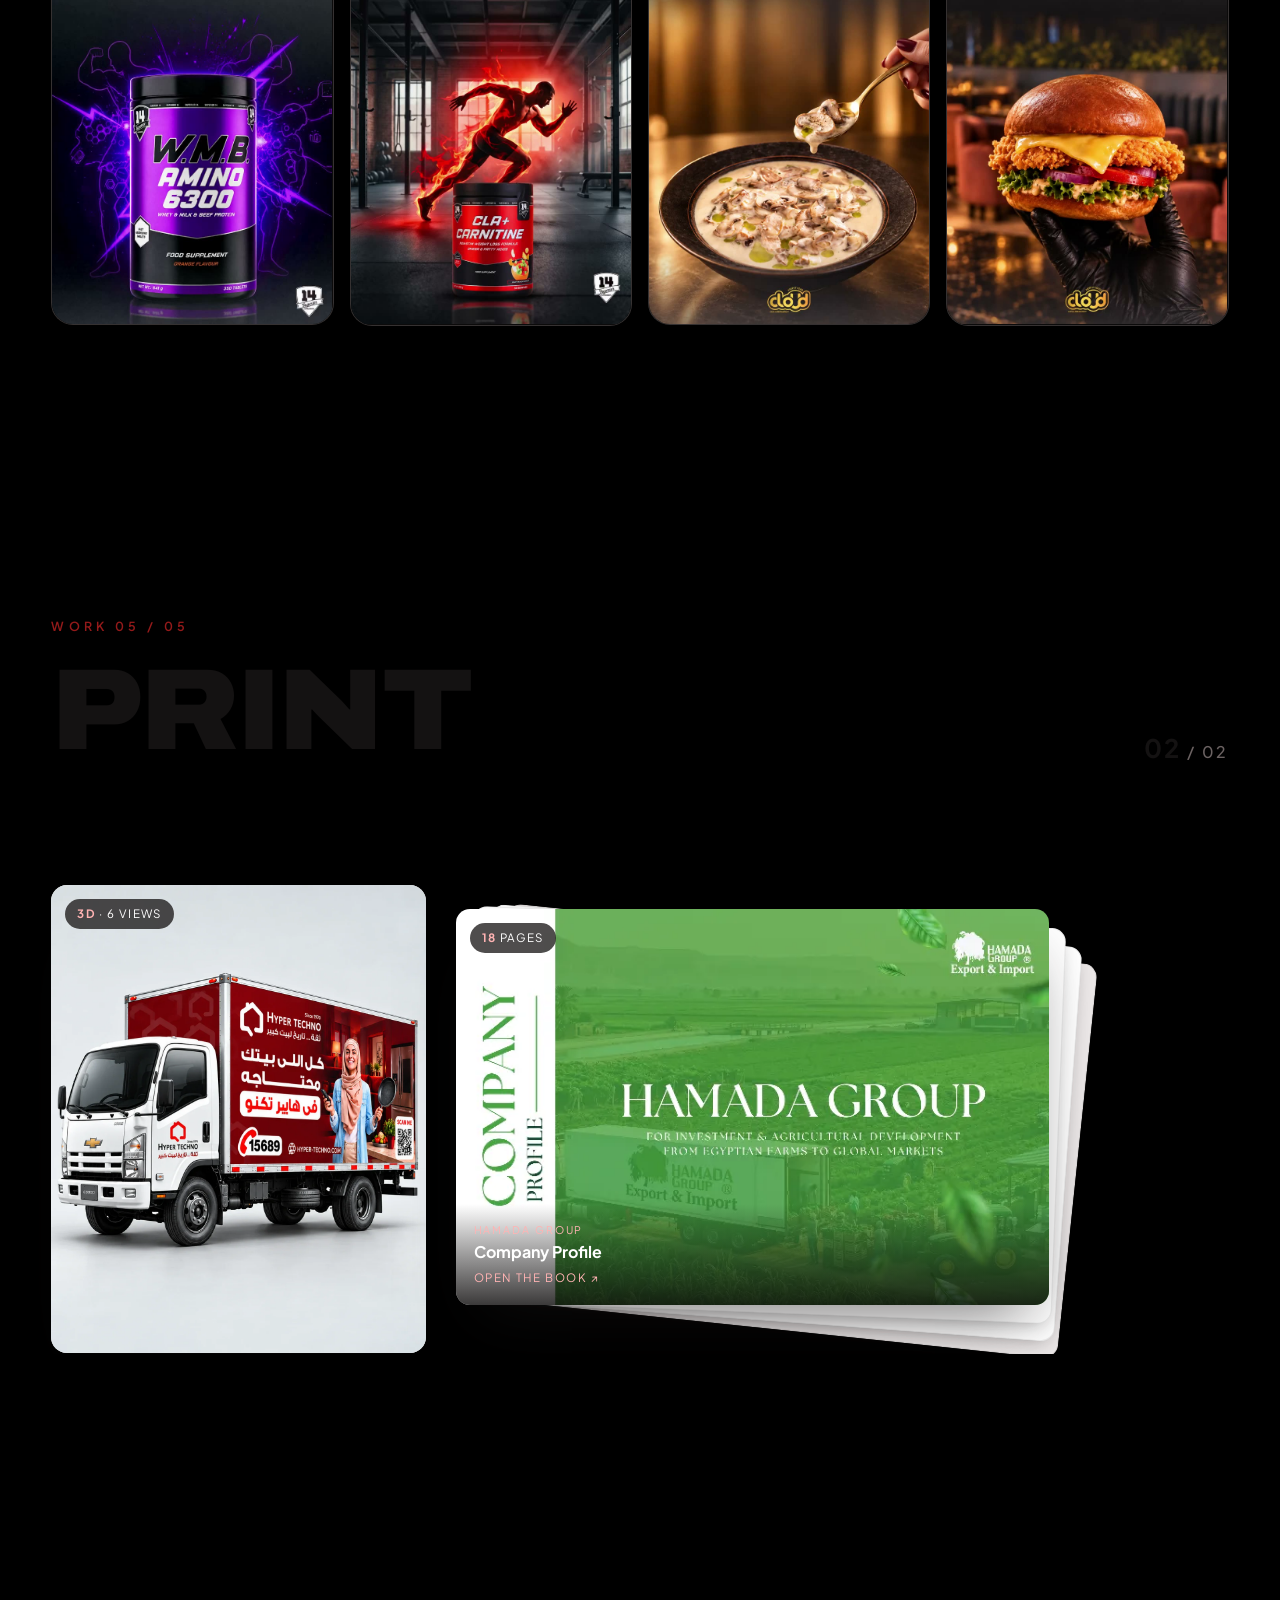
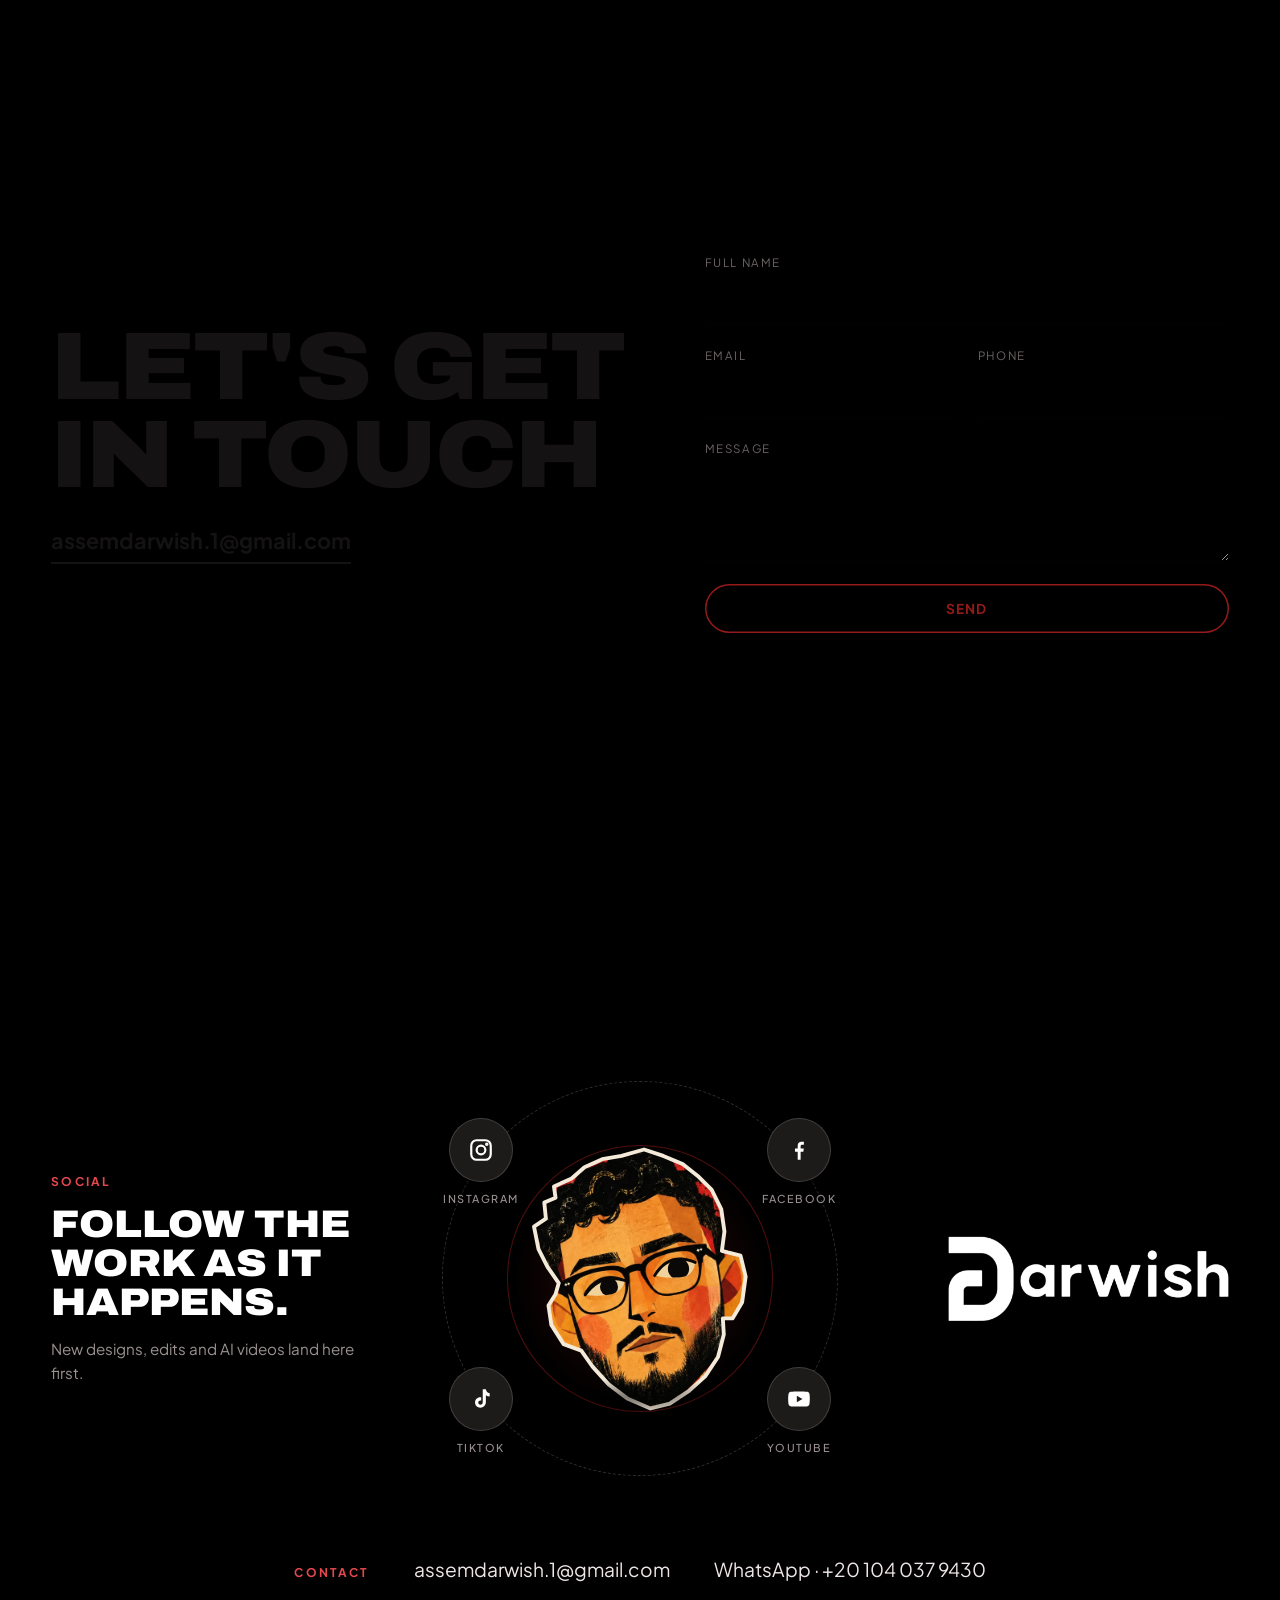
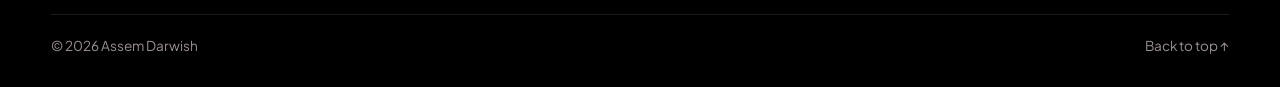
==== commit 5d13377a: "Remove Arabic switch; add day/night mode; intro safety timeout Co-Authored-By: Claude Opus 5.5 <nore" ====
--- a/index.html
+++ b/index.html
@@ -3,6 +3,7 @@
 <head>
 <meta charset="utf-8">
 <meta name="viewport" content="width=device-width, initial-scale=1">
+<script>try{if(localStorage.getItem('theme')==='light')document.documentElement.dataset.theme='light'}catch(e){}</script>
 <title>Assem Darwish — Designer · Editor · AI Video Creator</title>
 <meta name="description" content="Portfolio of Assem Darwish: graphic design, video editing and AI-generated video.">
 <link rel="icon" href="favicon.ico" sizes="32x32">
@@ -12,7 +13,7 @@
 <link rel="preconnect" href="https://fonts.gstatic.com" crossorigin>
 <link href="https://fonts.googleapis.com/css2?family=Archivo:wdth,wght@62..125,400..900&family=Alexandria:wght@600;700;800;900&family=IBM+Plex+Sans+Arabic:wght@400;500;600;700&family=Plus+Jakarta+Sans:wght@400;500;600;700&display=swap" rel="stylesheet">
 <link rel="preload" as="image" href="assets/media/me-art.webp?v=3">
-<link rel="stylesheet" href="style.css?v=17">
+<link rel="stylesheet" href="style.css?v=18">
 </head>
 <body>
 
@@ -42,7 +43,10 @@
   <div class="music-info"><small data-en="Sound" data-ar="الصوت"></small><b id="musicState">OFF</b></div>
   <input type="range" id="musicVol" min="0" max="1" step="0.01" value="0.5" aria-label="Volume">
 </div>
-    <button class="lang" id="lang" aria-label="Switch language">AR</button>
+    <button class="lang theme-btn" id="theme" aria-label="Switch between night and day mode">
+      <svg class="i-moon" viewBox="0 0 24 24" fill="currentColor"><path d="M20.500 14.200A8.500 8.500 0 0 1 9.800 3.500a.700.700 0 0 0-.900-.900A9.500 9.500 0 1 0 21.400 15.100a.700.700 0 0 0-.900-.900z"/></svg>
+      <svg class="i-sun" viewBox="0 0 24 24" fill="none" stroke="currentColor" stroke-width="2" stroke-linecap="round"><circle cx="12" cy="12" r="4.200" fill="currentColor"/><path d="M12 2.500v2.200M12 19.300v2.200M2.500 12h2.200M19.300 12h2.200M5.300 5.300l1.600 1.600M17.100 17.100l1.600 1.600M5.300 18.700l1.600-1.600M17.100 6.900l1.600-1.600"/></svg>
+    </button>
     <button class="burger" id="burger" aria-label="Menu"><i></i><i></i></button>
   </div>
 </header>
@@ -279,7 +283,7 @@
 </div>
 
 <script src="content.js?v=11"></script>
-<script src="script.js?v=14"></script>
+<script src="script.js?v=15"></script>
 </body>
 </html>
 
--- a/style.css
+++ b/style.css
@@ -685,3 +685,24 @@
 [dir=rtl] .svc h3{font-weight:800;line-height:1.5}
 [dir=rtl] .svc p,[dir=rtl] .clients-lead,[dir=rtl] .foot-lead,[dir=rtl] .hero-intro p{line-height:1.9}
 [dir=rtl] .form span{font-size:.9rem}
+
+/* ---------- day / night switch ---------- */
+.theme-btn{width:38px;height:38px;padding:0;display:grid;place-items:center}
+.theme-btn svg{width:18px;height:18px;grid-area:1/1;transition:transform .5s var(--ease),opacity .3s}
+.theme-btn .i-sun{opacity:0;transform:rotate(-90deg) scale(.4)}
+[data-theme=light] .theme-btn .i-sun{opacity:1;transform:none}
+[data-theme=light] .theme-btn .i-moon{opacity:0;transform:rotate(90deg) scale(.4)}
+
+/* ---------- day mode: the dark panels turn light; hero, AI wheel, footer, intro and the viewers stay dark ---------- */
+html[data-theme=light]{--bg:#f5f2f0;--bg2:#ece7e5;--card:#ffffff;--fg:#141212;--mute:#6b6262;--line:rgba(20,18,18,.13);--light:#e8e2df}
+html[data-theme=light] :is(.hero,.reel-sec,.foot-sec,.loader,.modal,.bv,.links,.pcard,.nav:not(.on-light)){--bg:#141212;--bg2:#1b1717;--card:#1e1a1a;--fg:#ffffff;--mute:#9a9090;--line:rgba(255,255,255,.1);color:#fff}
+html[data-theme=light] body{background:#d9d2cf}
+html[data-theme=light] .ttl.outline{background:linear-gradient(180deg,#141212 35%,#5a4f4f);-webkit-background-clip:text;background-clip:text}
+html[data-theme=light] .tool-ic{background:#1b1616}
+html[data-theme=light] .tool:hover .tool-ic{background:#2a1616}
+html[data-theme=light] .tool:hover span{color:var(--ink)}
+html[data-theme=light] .work-no{color:var(--a)}
+html[data-theme=light] :is(.reel-sec,.foot-sec,.hero) .work-no{color:var(--t)}
+html[data-theme=light] .lwall::before{background:radial-gradient(closest-side,rgba(148,26,26,.2),transparent)}
+html[data-theme=light] .gtile,html[data-theme=light] .gif{border-color:rgba(20,18,18,.12)}
+html[data-theme=light] .obj{opacity:.85}
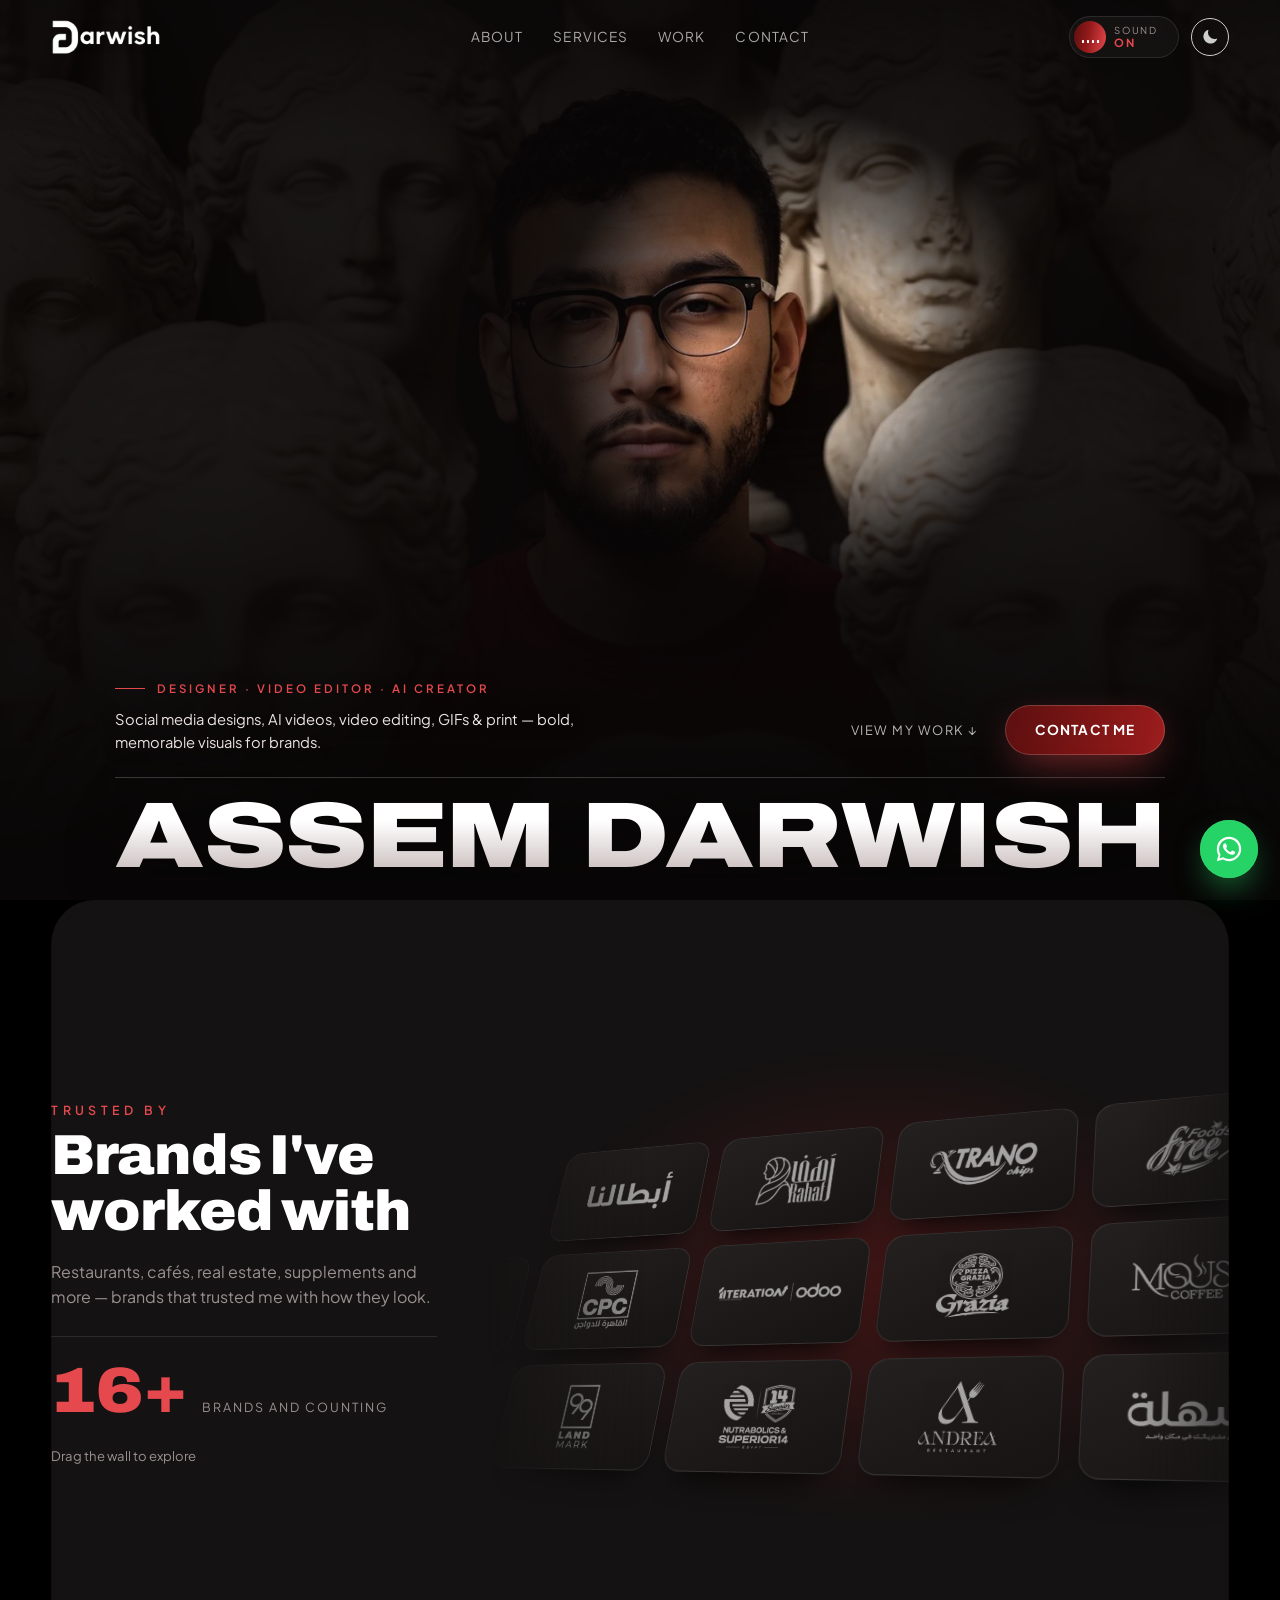
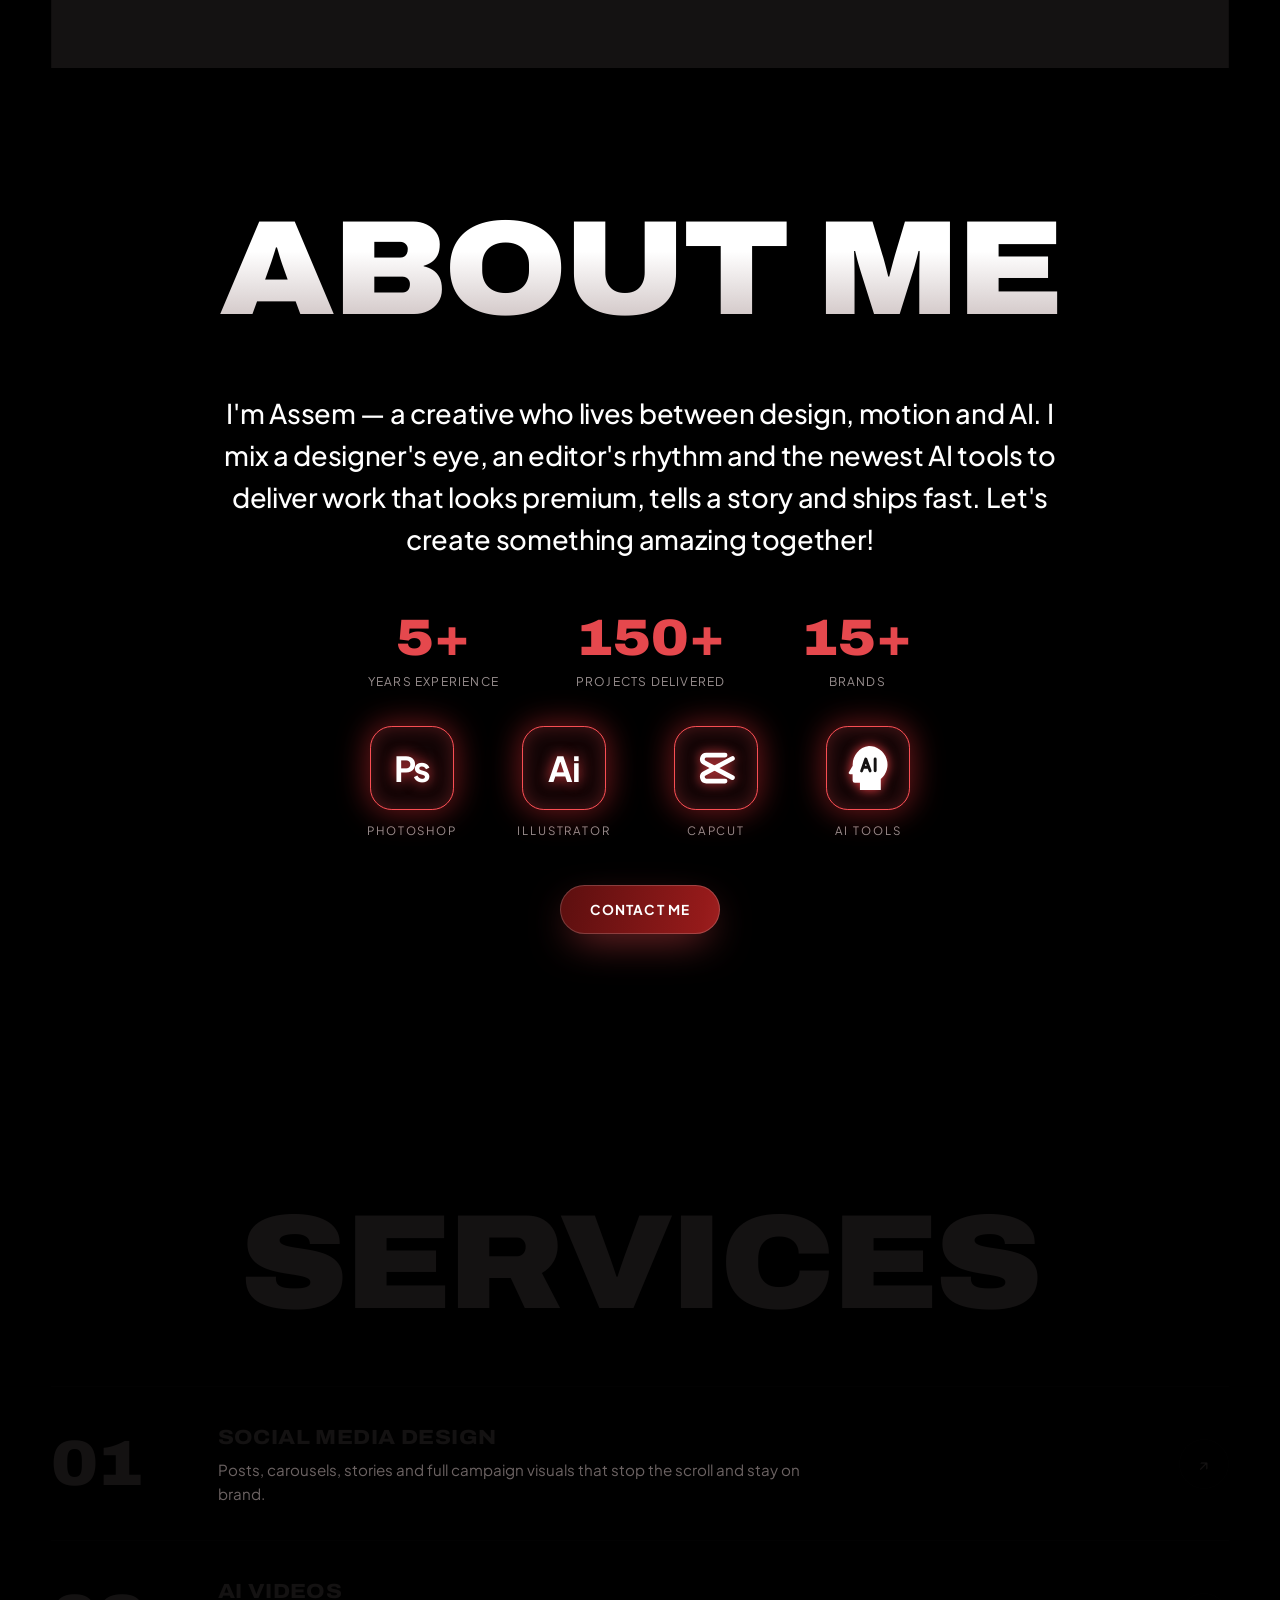
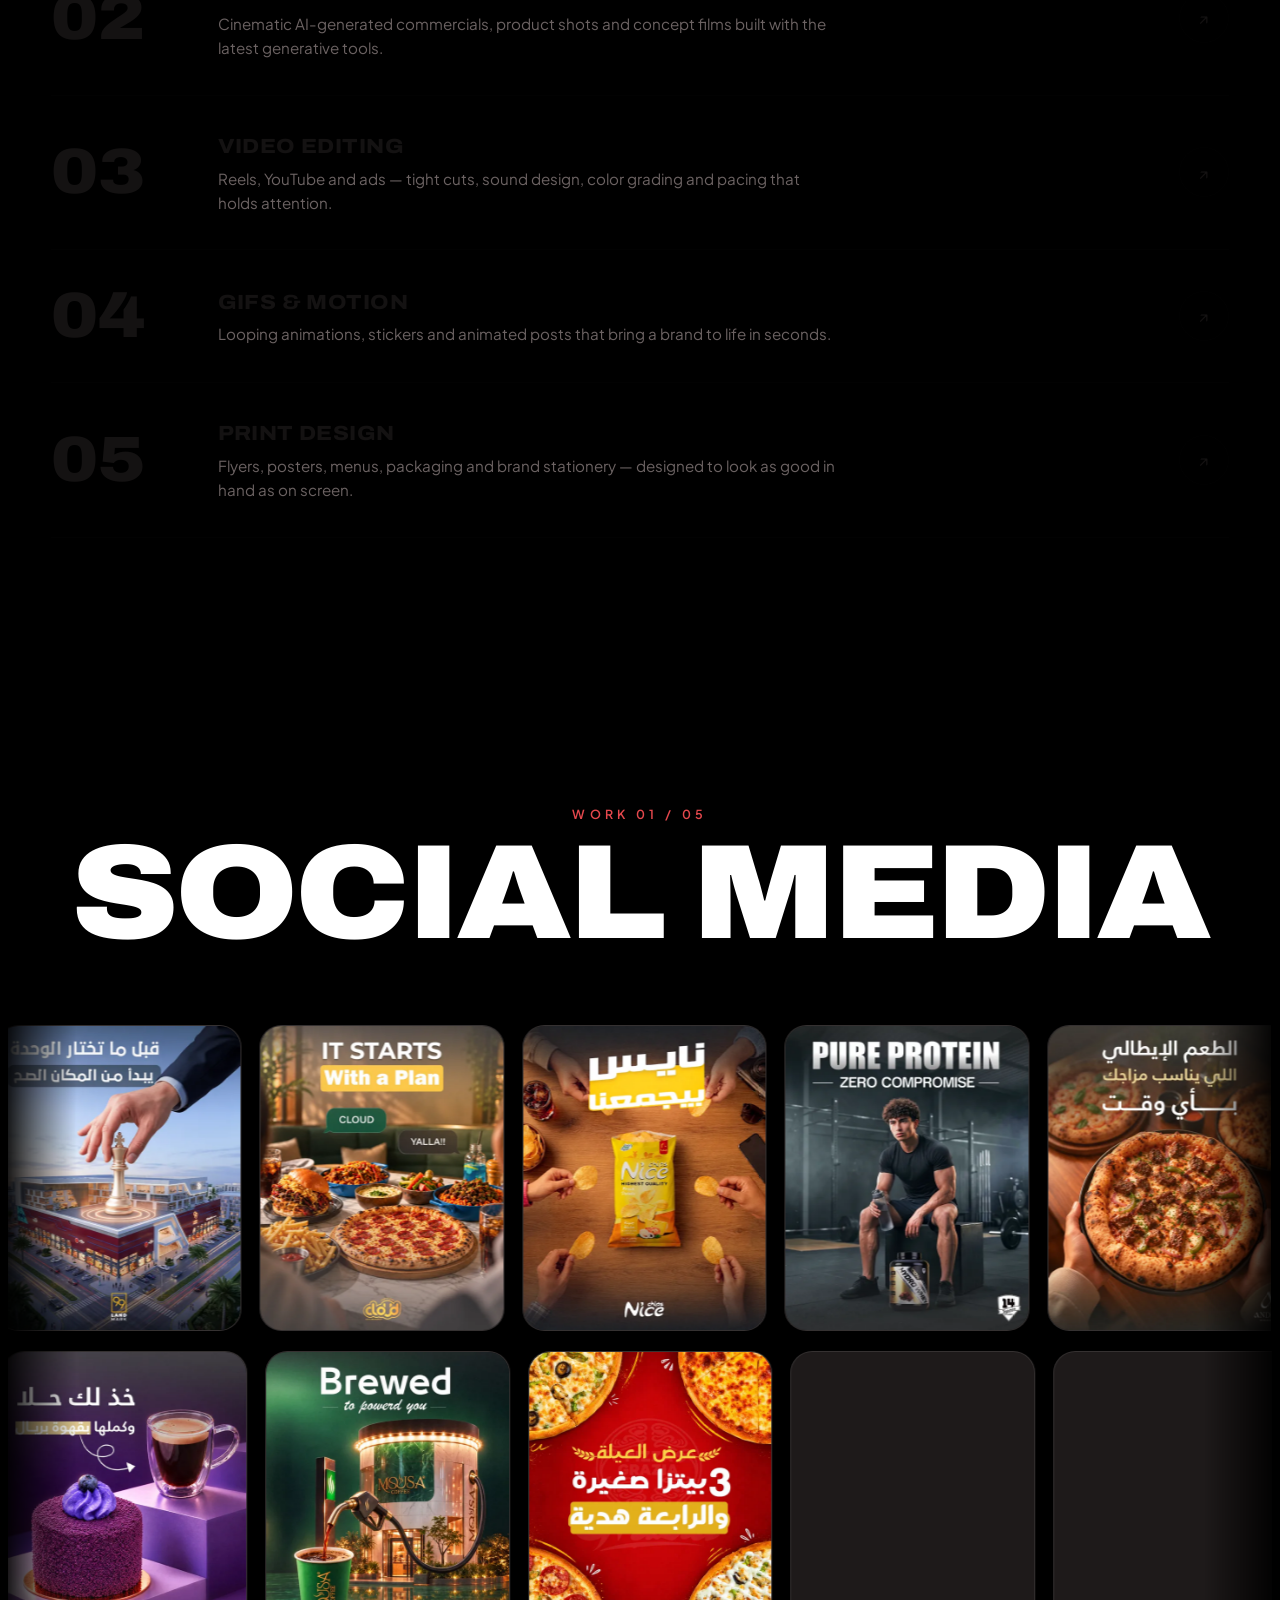
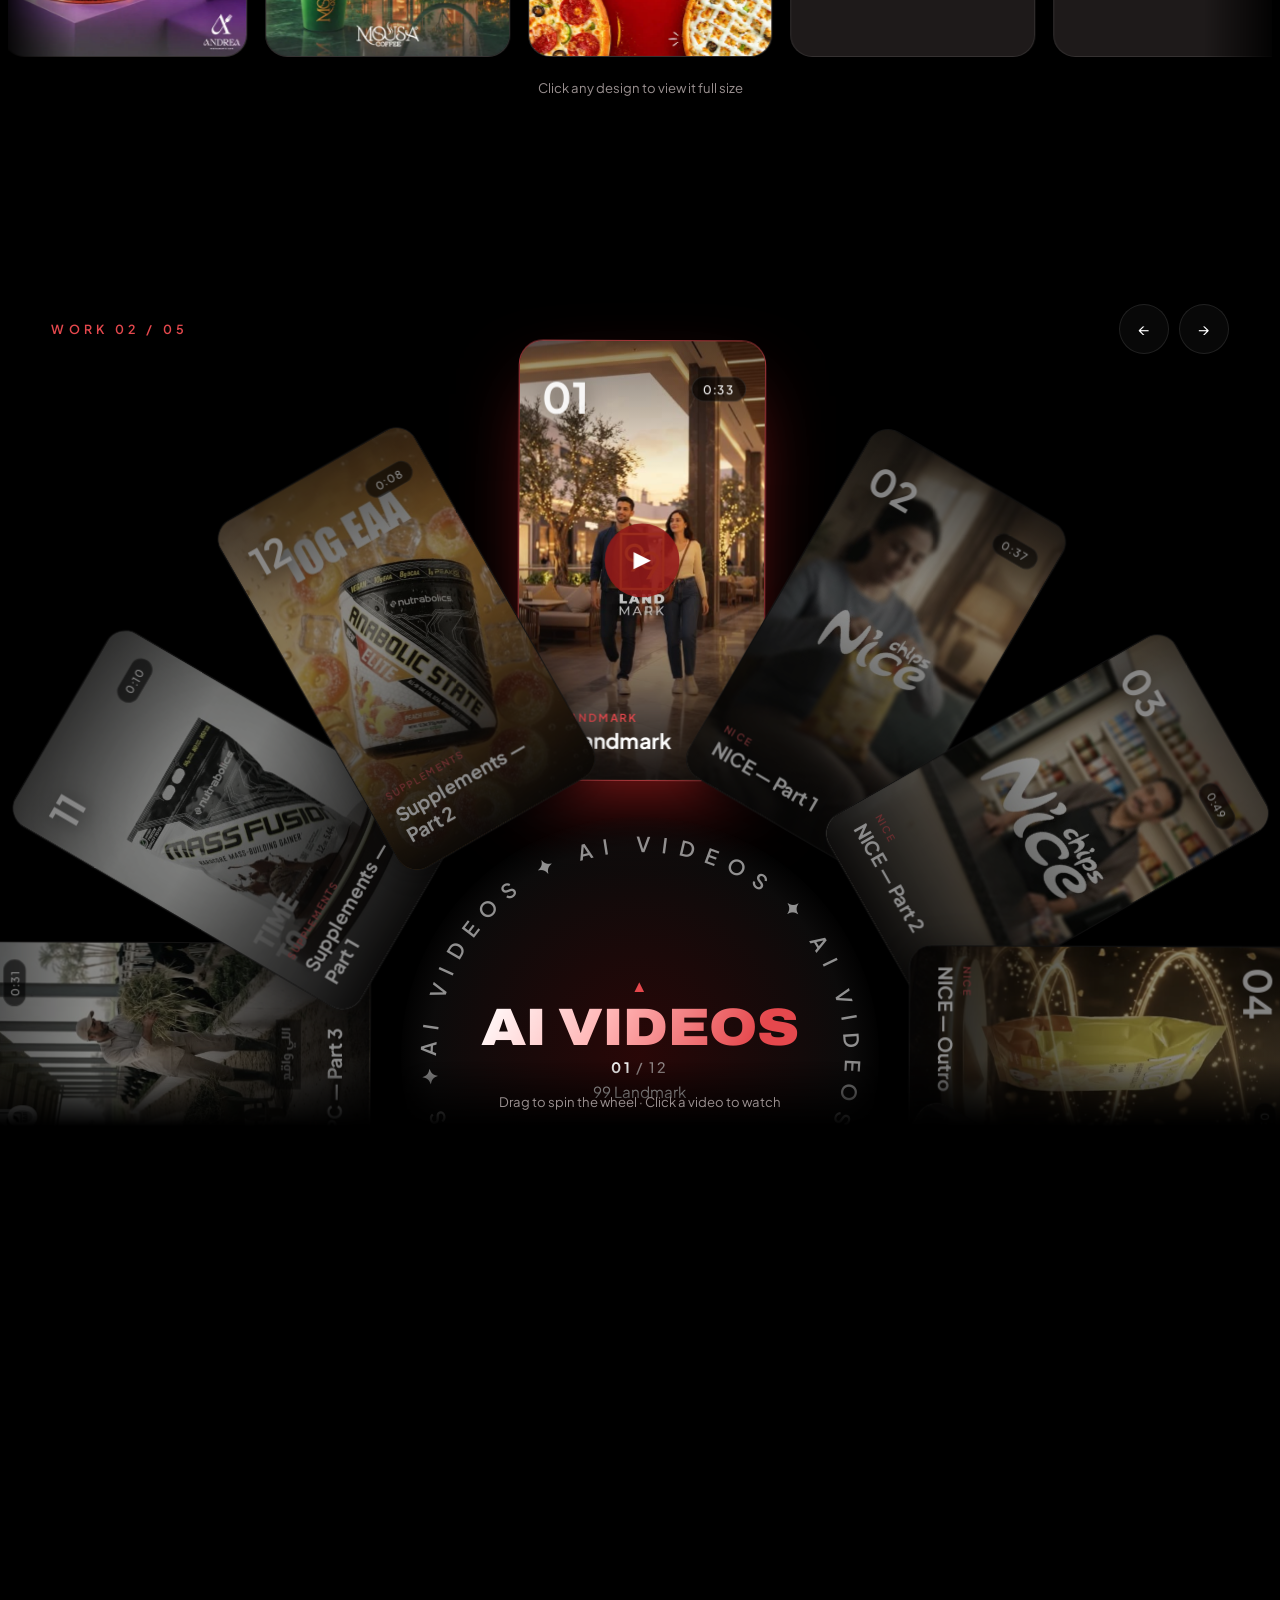
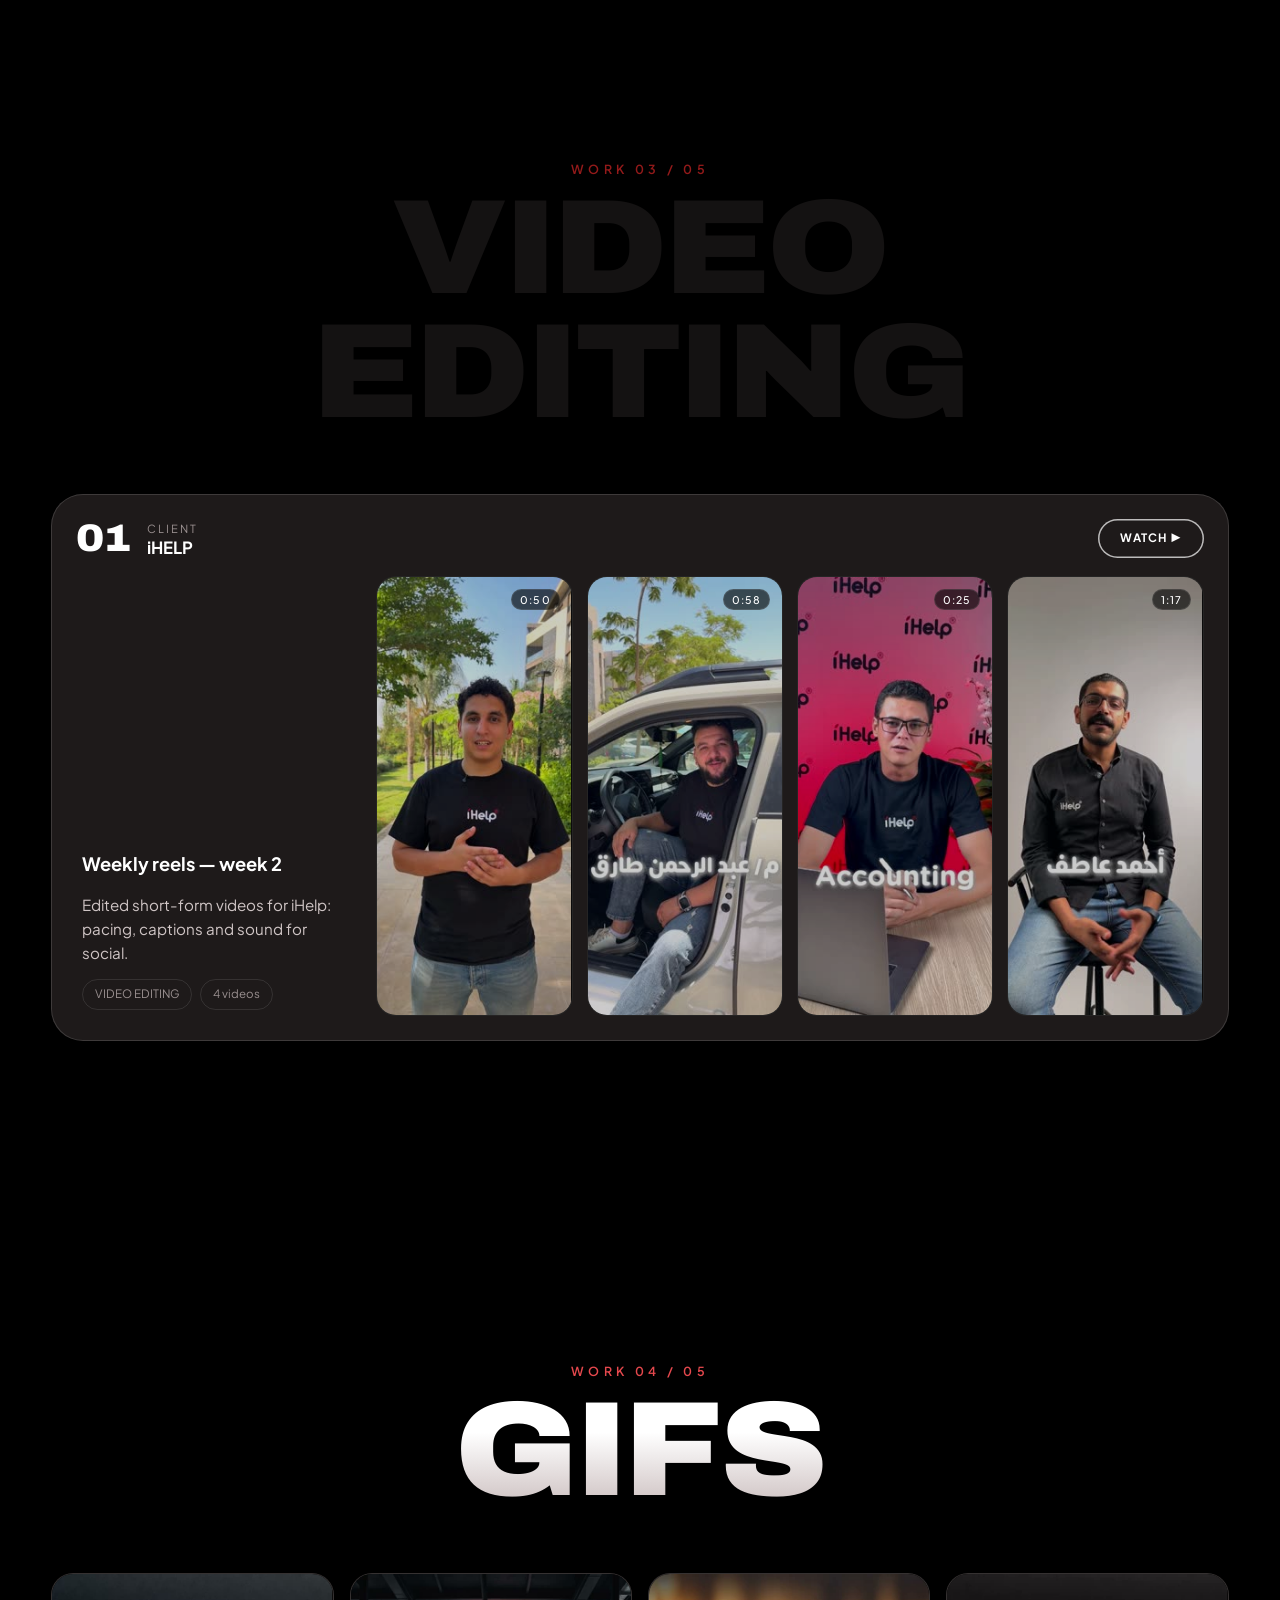
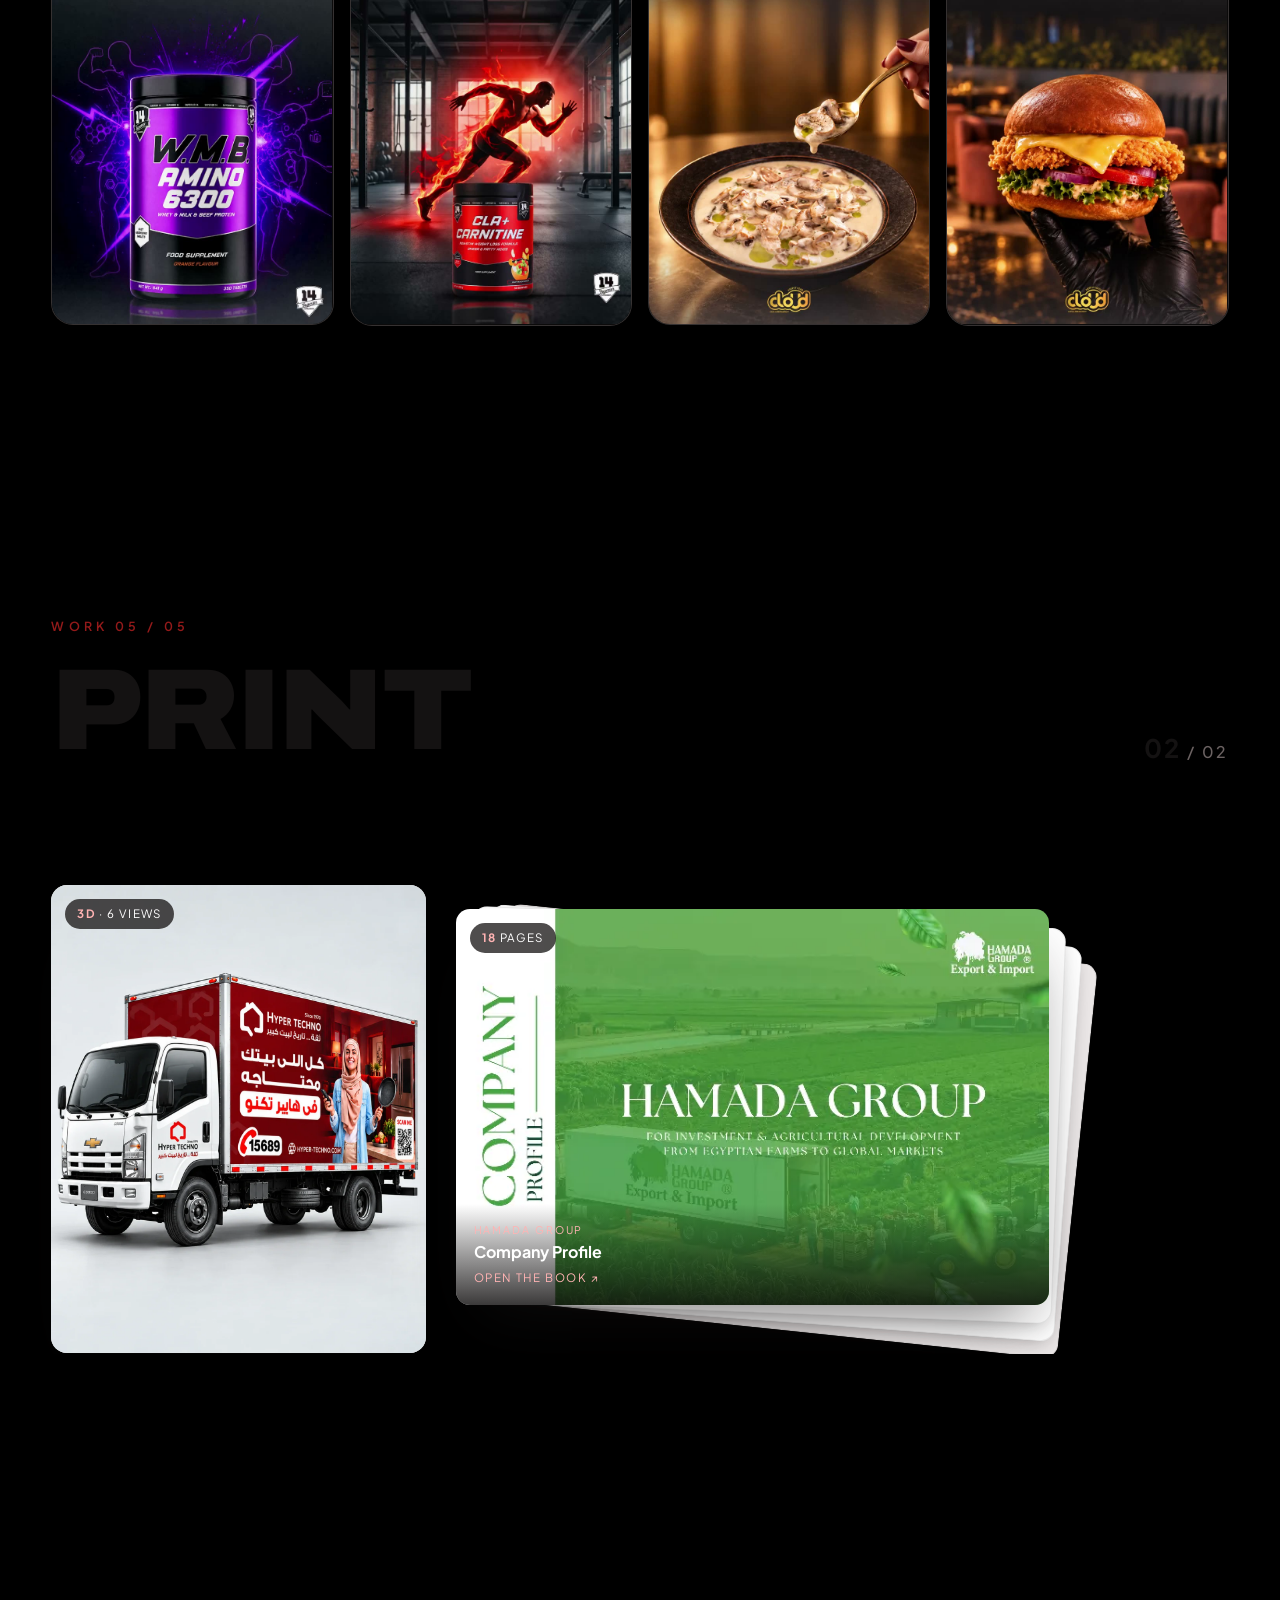
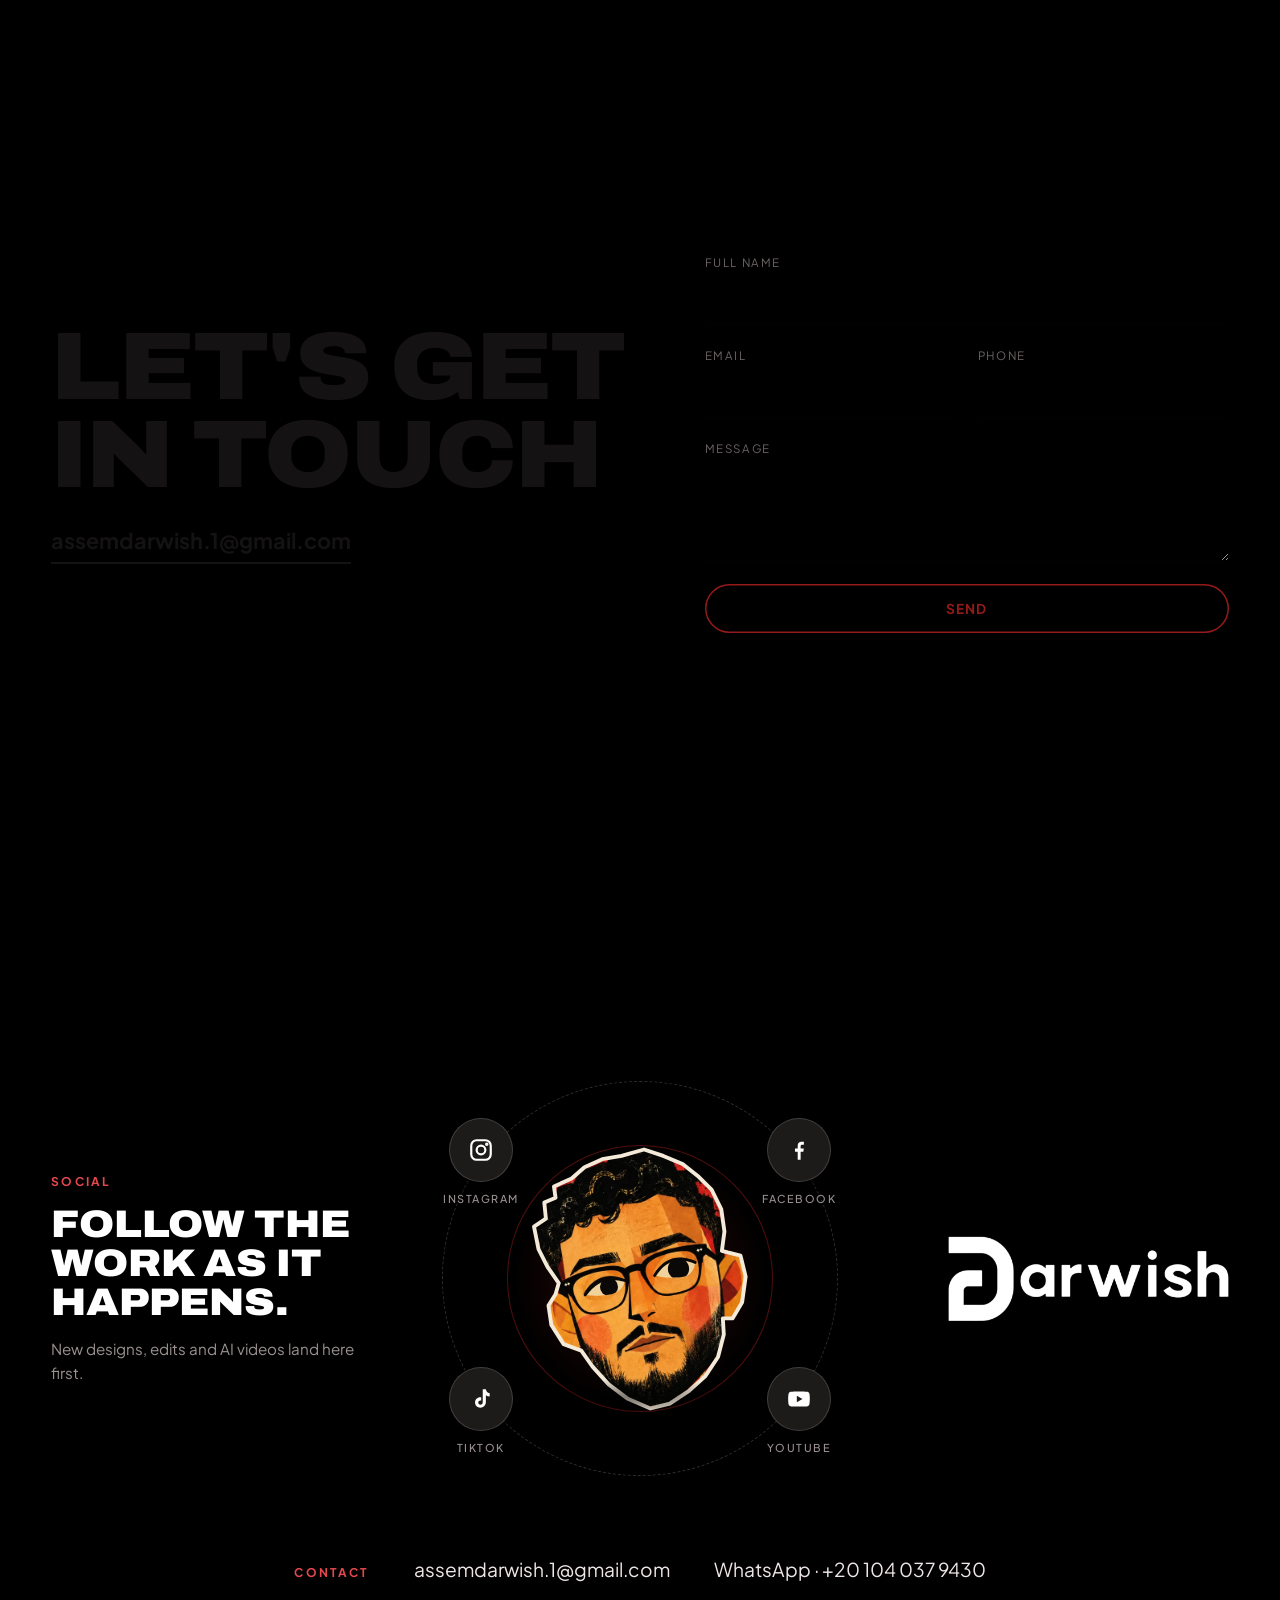
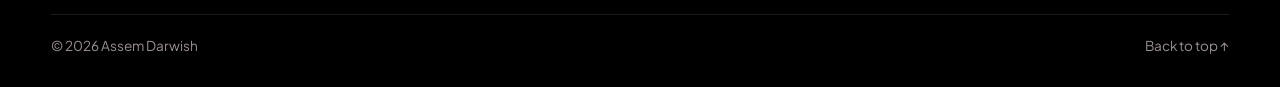
==== commit a7a1f274: "Day mode covers the whole site; clip the 3D wall (removed empty scroll under the footer) Co-Authored" ====
--- a/index.html
+++ b/index.html
@@ -13,7 +13,7 @@
 <link rel="preconnect" href="https://fonts.gstatic.com" crossorigin>
 <link href="https://fonts.googleapis.com/css2?family=Archivo:wdth,wght@62..125,400..900&family=Alexandria:wght@600;700;800;900&family=IBM+Plex+Sans+Arabic:wght@400;500;600;700&family=Plus+Jakarta+Sans:wght@400;500;600;700&display=swap" rel="stylesheet">
 <link rel="preload" as="image" href="assets/media/me-art.webp?v=3">
-<link rel="stylesheet" href="style.css?v=18">
+<link rel="stylesheet" href="style.css?v=19">
 </head>
 <body>
 
@@ -283,7 +283,7 @@
 </div>
 
 <script src="content.js?v=11"></script>
-<script src="script.js?v=15"></script>
+<script src="script.js?v=16"></script>
 </body>
 </html>
 
--- a/style.css
+++ b/style.css
@@ -473,7 +473,8 @@
 
 /* ---------- clients section: clean logo wall ---------- */
 /* clients: a tilted 3D wall of logo cards drifting in three rows, text beside it */
-.clients-sec{padding-block:clamp(70px,8vw,110px)}
+/* the 3D-rotated rows project far outside the section; without clipping they add ~2000px of empty scroll below the footer */
+.clients-sec{padding-block:clamp(70px,8vw,110px);overflow:hidden;overflow:clip}
 .clients-grid{display:grid;grid-template-columns:minmax(280px,.78fr) 1.5fr;gap:clamp(20px,4vw,60px);align-items:center}
 .clients-copy .work-no{text-align:start}
 .clients-sec .ttl{text-align:start;font-size:clamp(2.1rem,4.4vw,4.2rem);line-height:1;margin-bottom:18px}
@@ -693,16 +694,44 @@
 [data-theme=light] .theme-btn .i-sun{opacity:1;transform:none}
 [data-theme=light] .theme-btn .i-moon{opacity:0;transform:rotate(90deg) scale(.4)}
 
-/* ---------- day mode: the dark panels turn light; hero, AI wheel, footer, intro and the viewers stay dark ---------- */
+/* ---------- day mode: every section turns light; only the media viewers, the phone menu and the cards that hold white artwork stay dark ---------- */
 html[data-theme=light]{--bg:#f5f2f0;--bg2:#ece7e5;--card:#ffffff;--fg:#141212;--mute:#6b6262;--line:rgba(20,18,18,.13);--light:#e8e2df}
-html[data-theme=light] :is(.hero,.reel-sec,.foot-sec,.loader,.modal,.bv,.links,.pcard,.nav:not(.on-light)){--bg:#141212;--bg2:#1b1717;--card:#1e1a1a;--fg:#ffffff;--mute:#9a9090;--line:rgba(255,255,255,.1);color:#fff}
+html[data-theme=light] :is(.modal,.bv,.links,.pcard,.nav:not(.on-light)){--bg:#141212;--bg2:#1b1717;--card:#1e1a1a;--fg:#ffffff;--mute:#9a9090;--line:rgba(255,255,255,.1);color:#fff}
 html[data-theme=light] body{background:#d9d2cf}
 html[data-theme=light] .ttl.outline{background:linear-gradient(180deg,#141212 35%,#5a4f4f);-webkit-background-clip:text;background-clip:text}
 html[data-theme=light] .tool-ic{background:#1b1616}
 html[data-theme=light] .tool:hover .tool-ic{background:#2a1616}
 html[data-theme=light] .tool:hover span{color:var(--ink)}
 html[data-theme=light] .work-no{color:var(--a)}
-html[data-theme=light] :is(.reel-sec,.foot-sec,.hero) .work-no{color:var(--t)}
 html[data-theme=light] .lwall::before{background:radial-gradient(closest-side,rgba(148,26,26,.2),transparent)}
 html[data-theme=light] .gtile,html[data-theme=light] .gif{border-color:rgba(20,18,18,.12)}
 html[data-theme=light] .obj{opacity:.85}
+
+/* day mode · intro */
+html[data-theme=light] .loader-hi{color:var(--ink);text-shadow:0 0 26px rgba(229,72,77,.3)}
+/* day mode · hero: the veil over the photo is light instead of dark, the spotlight still clears it */
+html[data-theme=light] .hero-dark canvas{filter:invert(1)}
+html[data-theme=light] .hero-dark{opacity:.8}
+html[data-theme=light] .hero-shade{background:linear-gradient(to bottom,rgba(245,242,240,.7) 0%,transparent 16%,transparent 50%,rgba(245,242,240,.6) 68%,rgba(245,242,240,.93) 86%,var(--bg) 100%)!important}
+html[data-theme=light] .hero-name{filter:none}
+html[data-theme=light] .hero-name span{background:linear-gradient(180deg,#141212 30%,#4a4040);-webkit-background-clip:text;background-clip:text}
+html[data-theme=light] .hero-intro,html[data-theme=light] .hero-intro p{color:var(--ink);text-shadow:0 1px 12px rgba(255,255,255,.8)}
+html[data-theme=light] .hero-role{color:var(--a)}
+html[data-theme=light] .hero-row{border-bottom-color:rgba(20,18,18,.22)}
+/* day mode · AI wheel */
+html[data-theme=light] .hub{background:radial-gradient(circle,rgba(148,26,26,.16),rgba(245,242,240,.75) 62%,transparent 72%)}
+html[data-theme=light] .hub-ring text{fill:rgba(20,18,18,.55)}
+html[data-theme=light] .hub-core b{background:linear-gradient(120deg,#141212,#941a1a 55%,#e5484d);-webkit-background-clip:text;background-clip:text}
+html[data-theme=light] .reel-nav button{background:rgba(20,18,18,.04)}
+html[data-theme=light] .reel-nav button:hover{color:#fff}
+html[data-theme=light] .wcard-in{filter:brightness(.8) saturate(.85);box-shadow:0 20px 44px -22px rgba(20,18,18,.55)}
+html[data-theme=light] .wcard.on .wcard-in,html[data-theme=light] .wcard.live .wcard-in{filter:none}
+html[data-theme=light] .clip-info h4,html[data-theme=light] .clip-dur{color:#fff}
+/* day mode · footer */
+html[data-theme=light] .letters img{filter:invert(1)}
+html[data-theme=light] .foot-contact a{color:var(--ink)}
+html[data-theme=light] .foot-contact a:hover{color:var(--a)}
+html[data-theme=light] .orbit-ring{border-color:rgba(20,18,18,.2)}
+html[data-theme=light] .orbit-ring.r2{border-color:rgba(148,26,26,.45);background:radial-gradient(circle,rgba(148,26,26,.2),transparent 68%)}
+html[data-theme=light] .soc:hover b{color:var(--ink)}
+html[data-theme=light] .foot-contact h4,html[data-theme=light] .foot-grid h4{color:var(--a)}
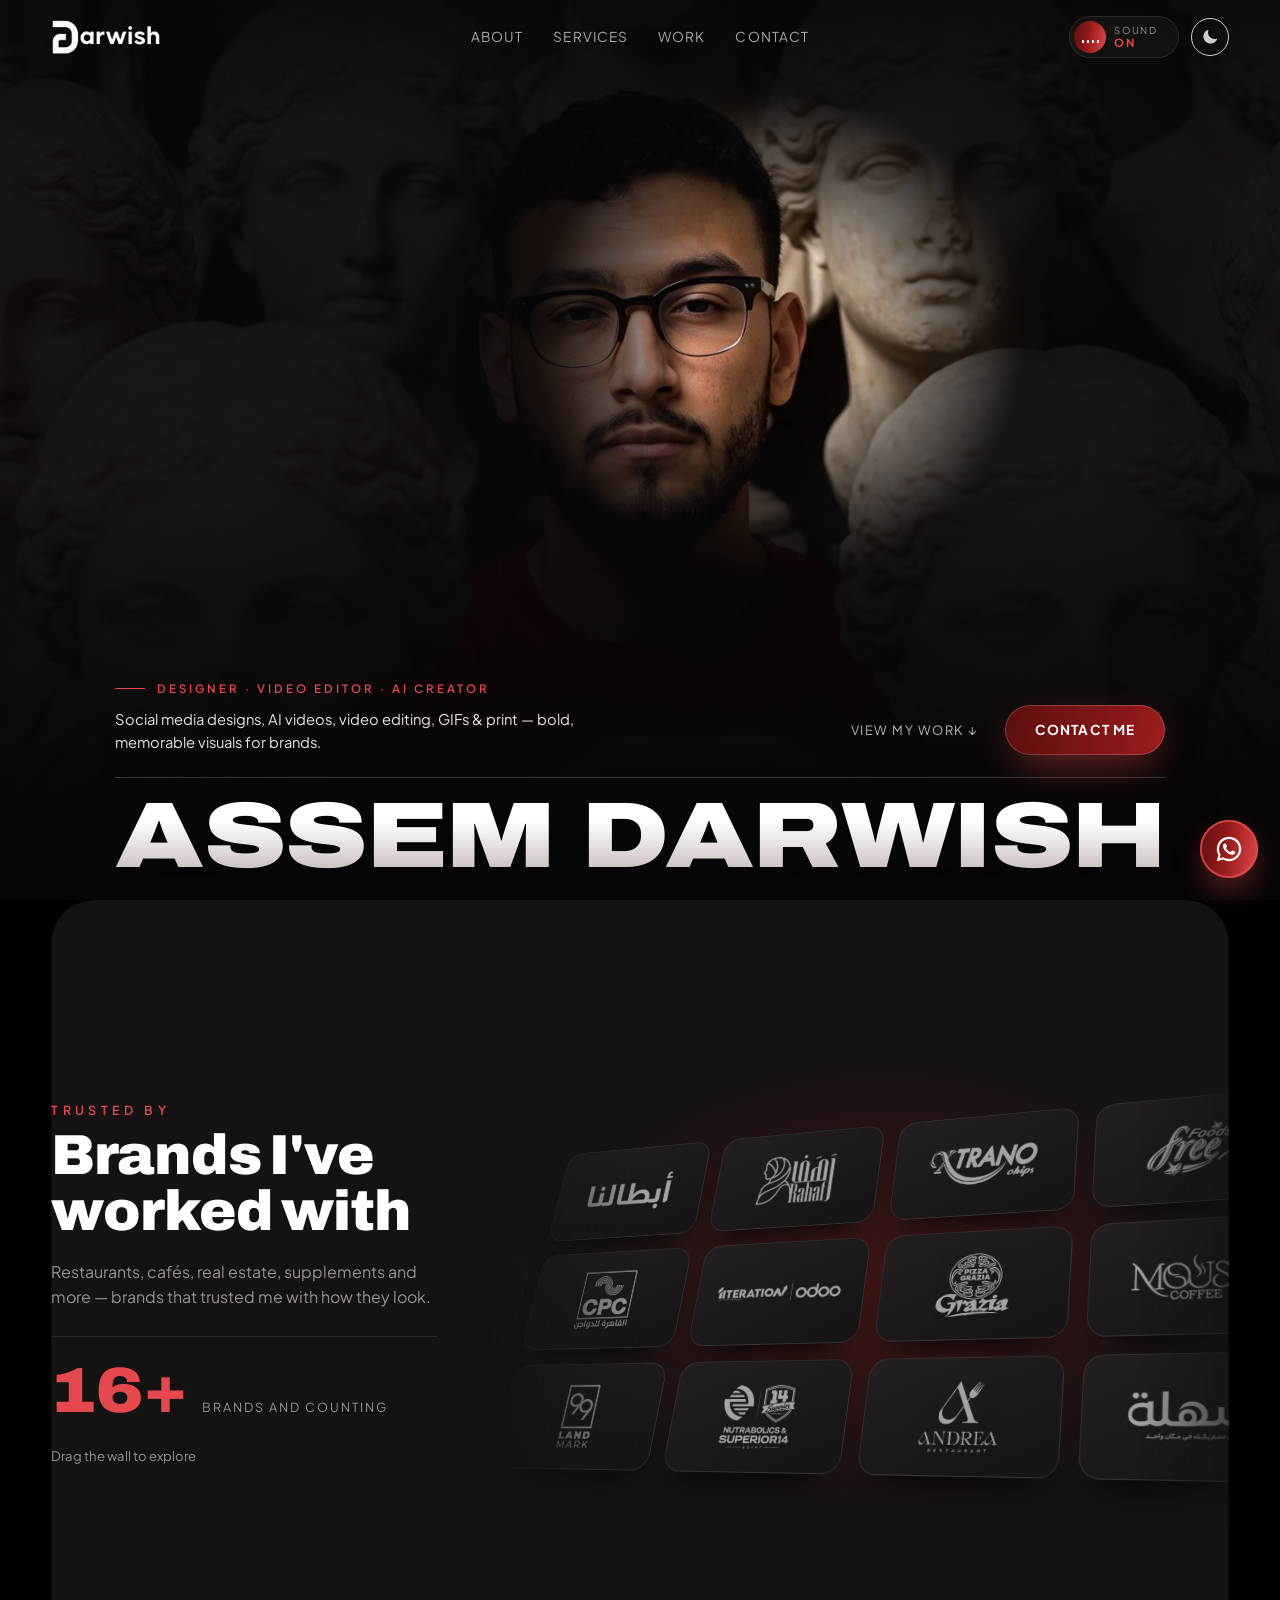
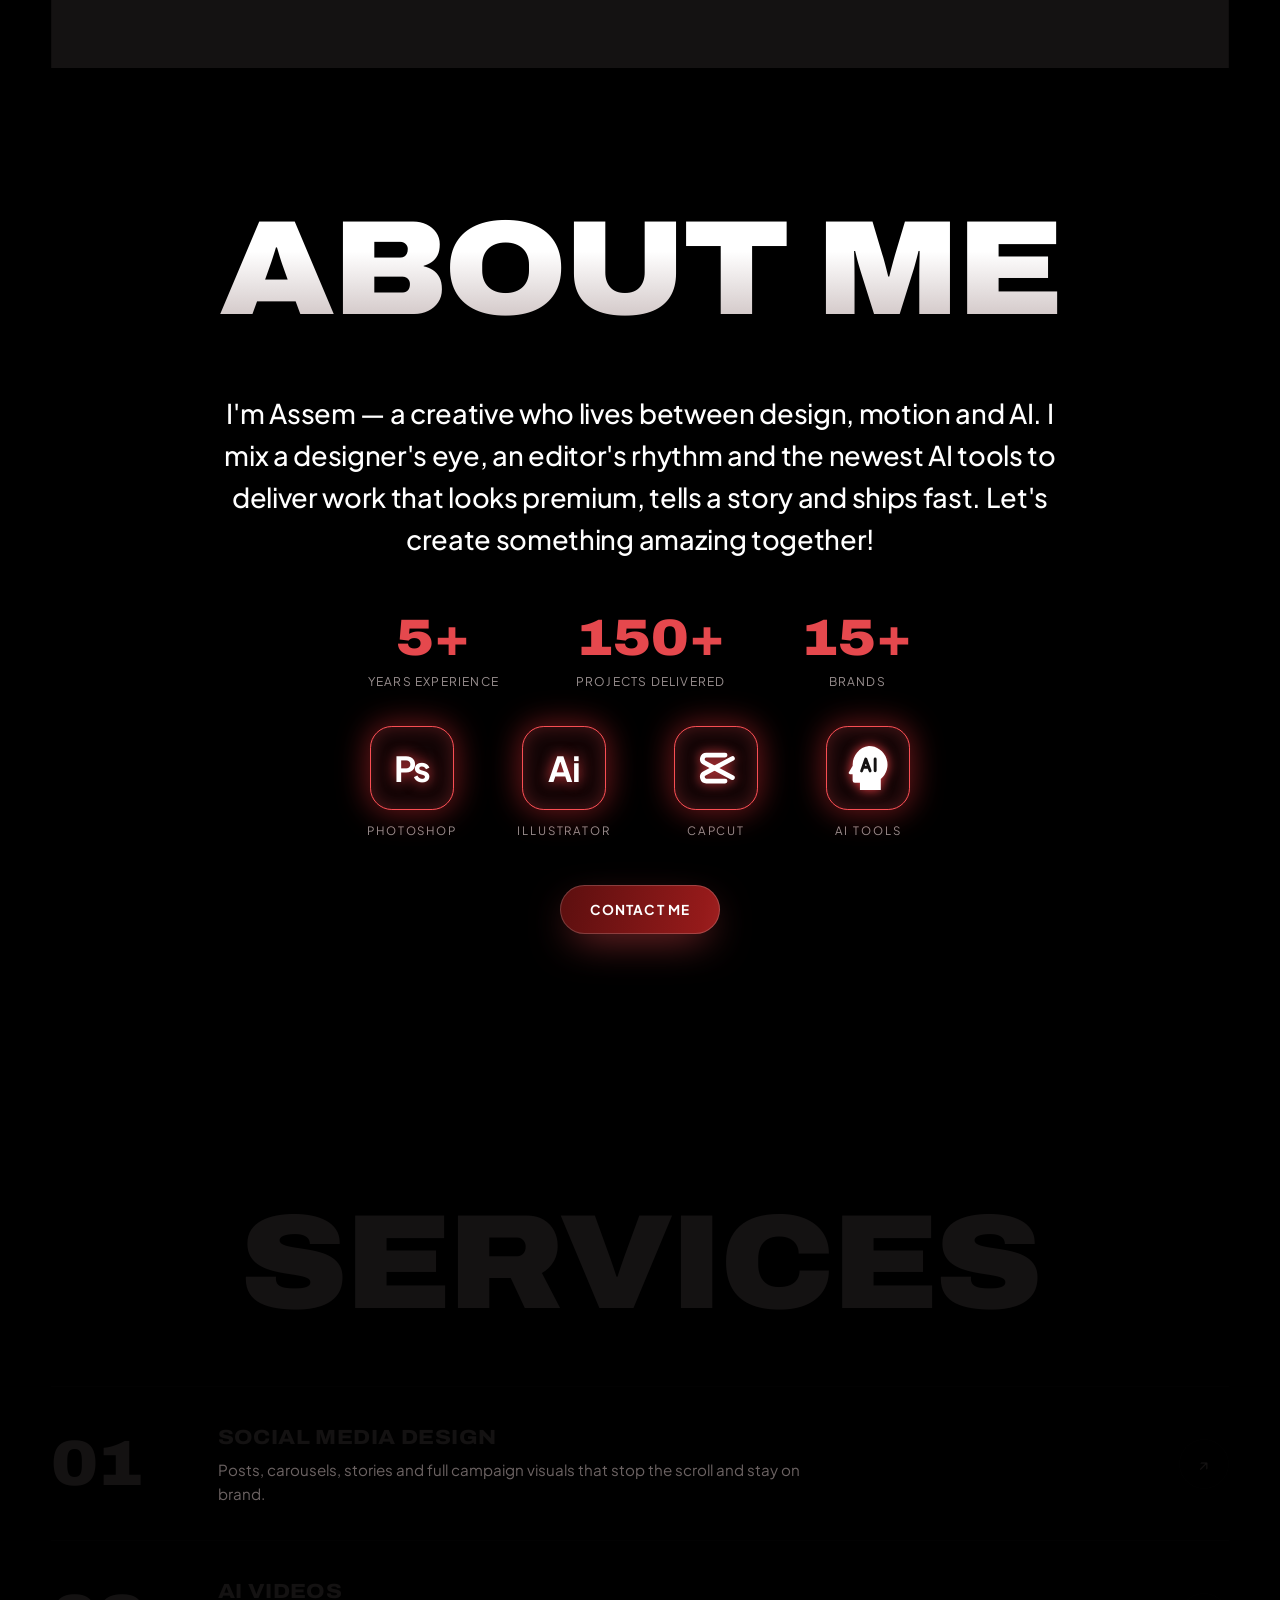
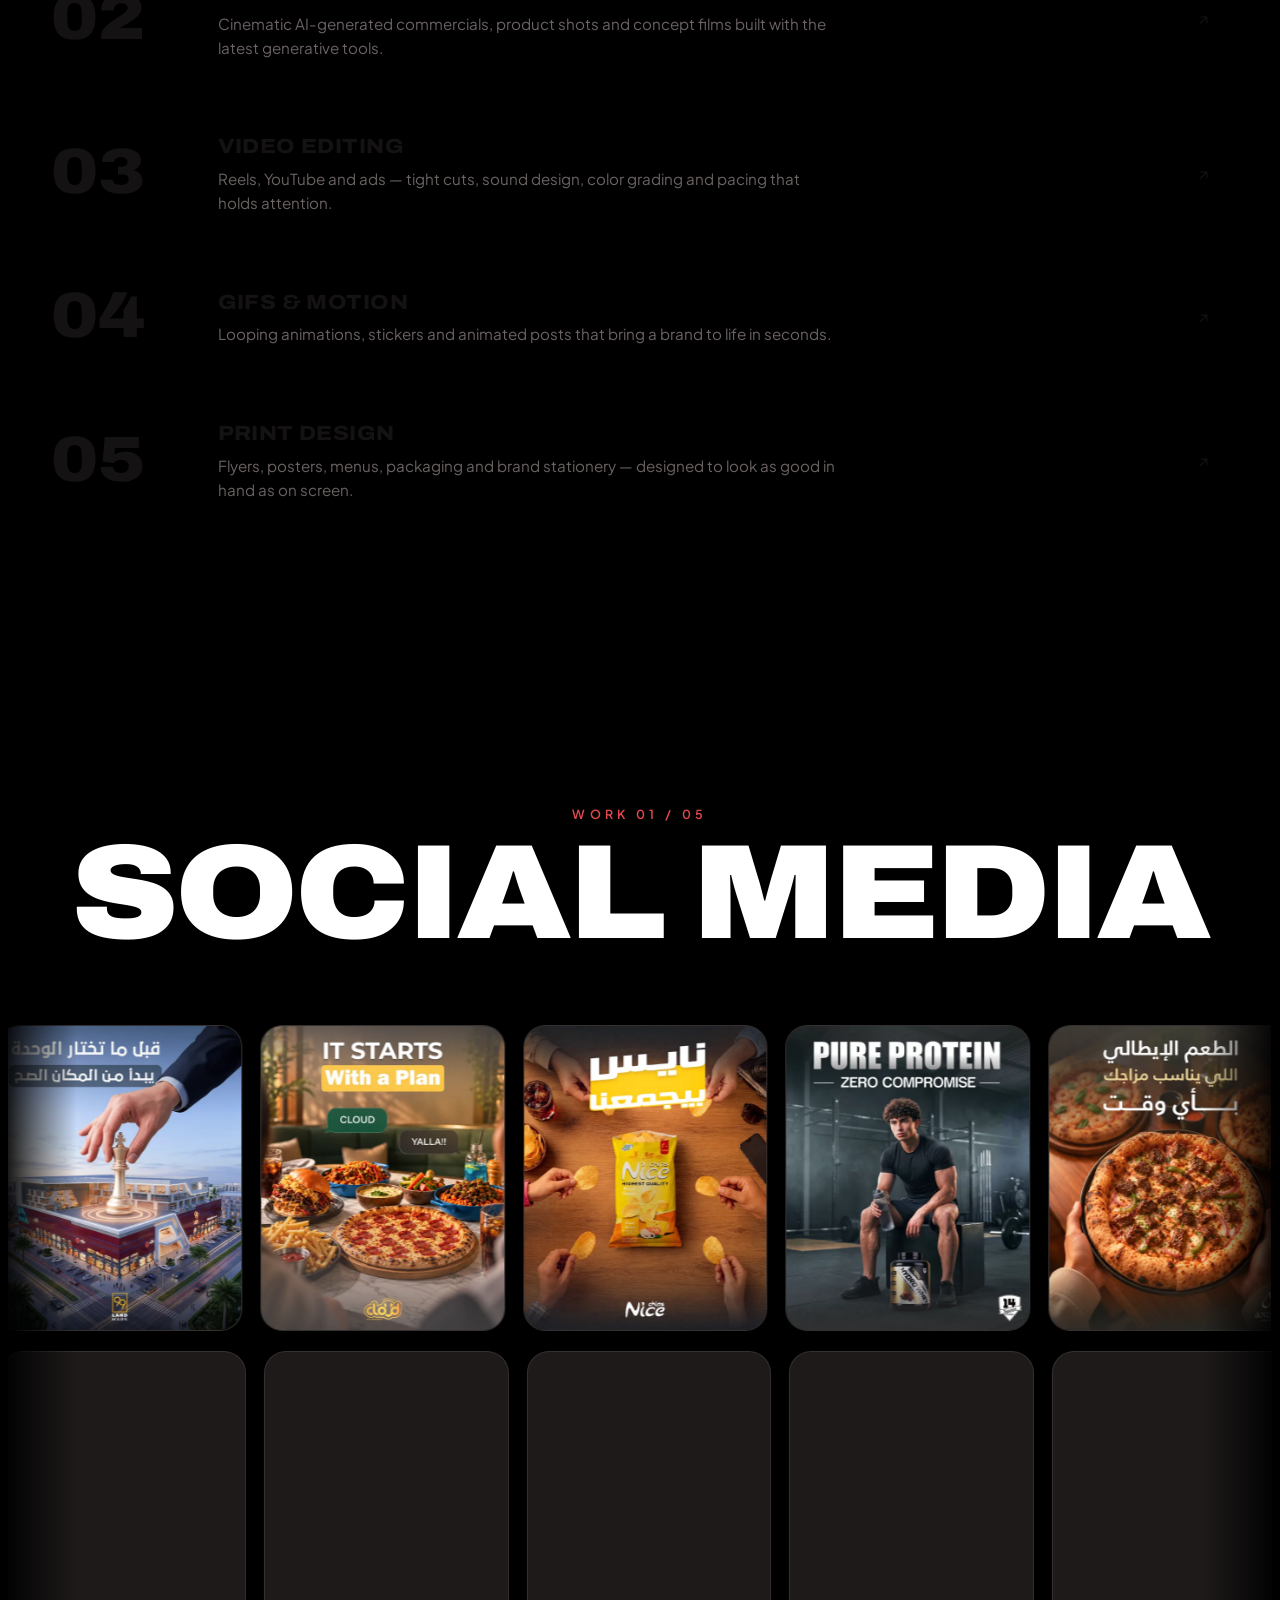
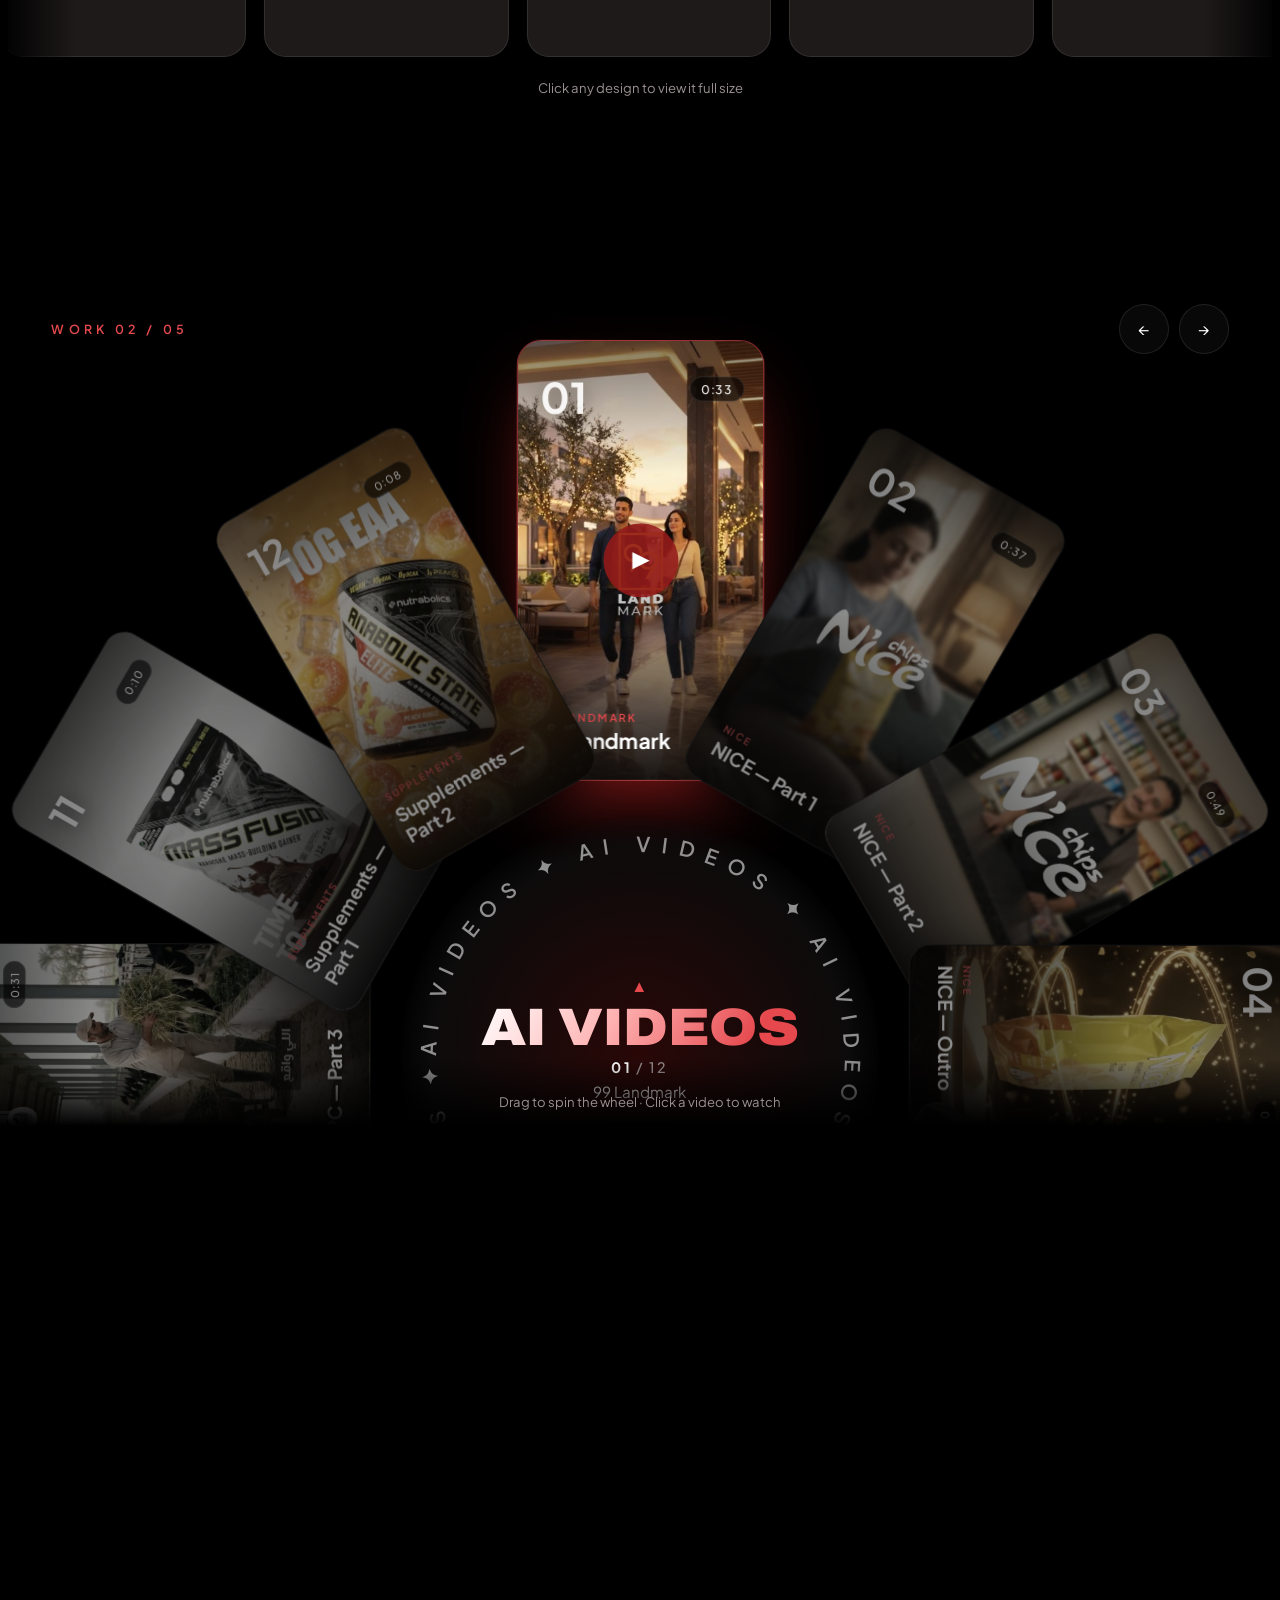
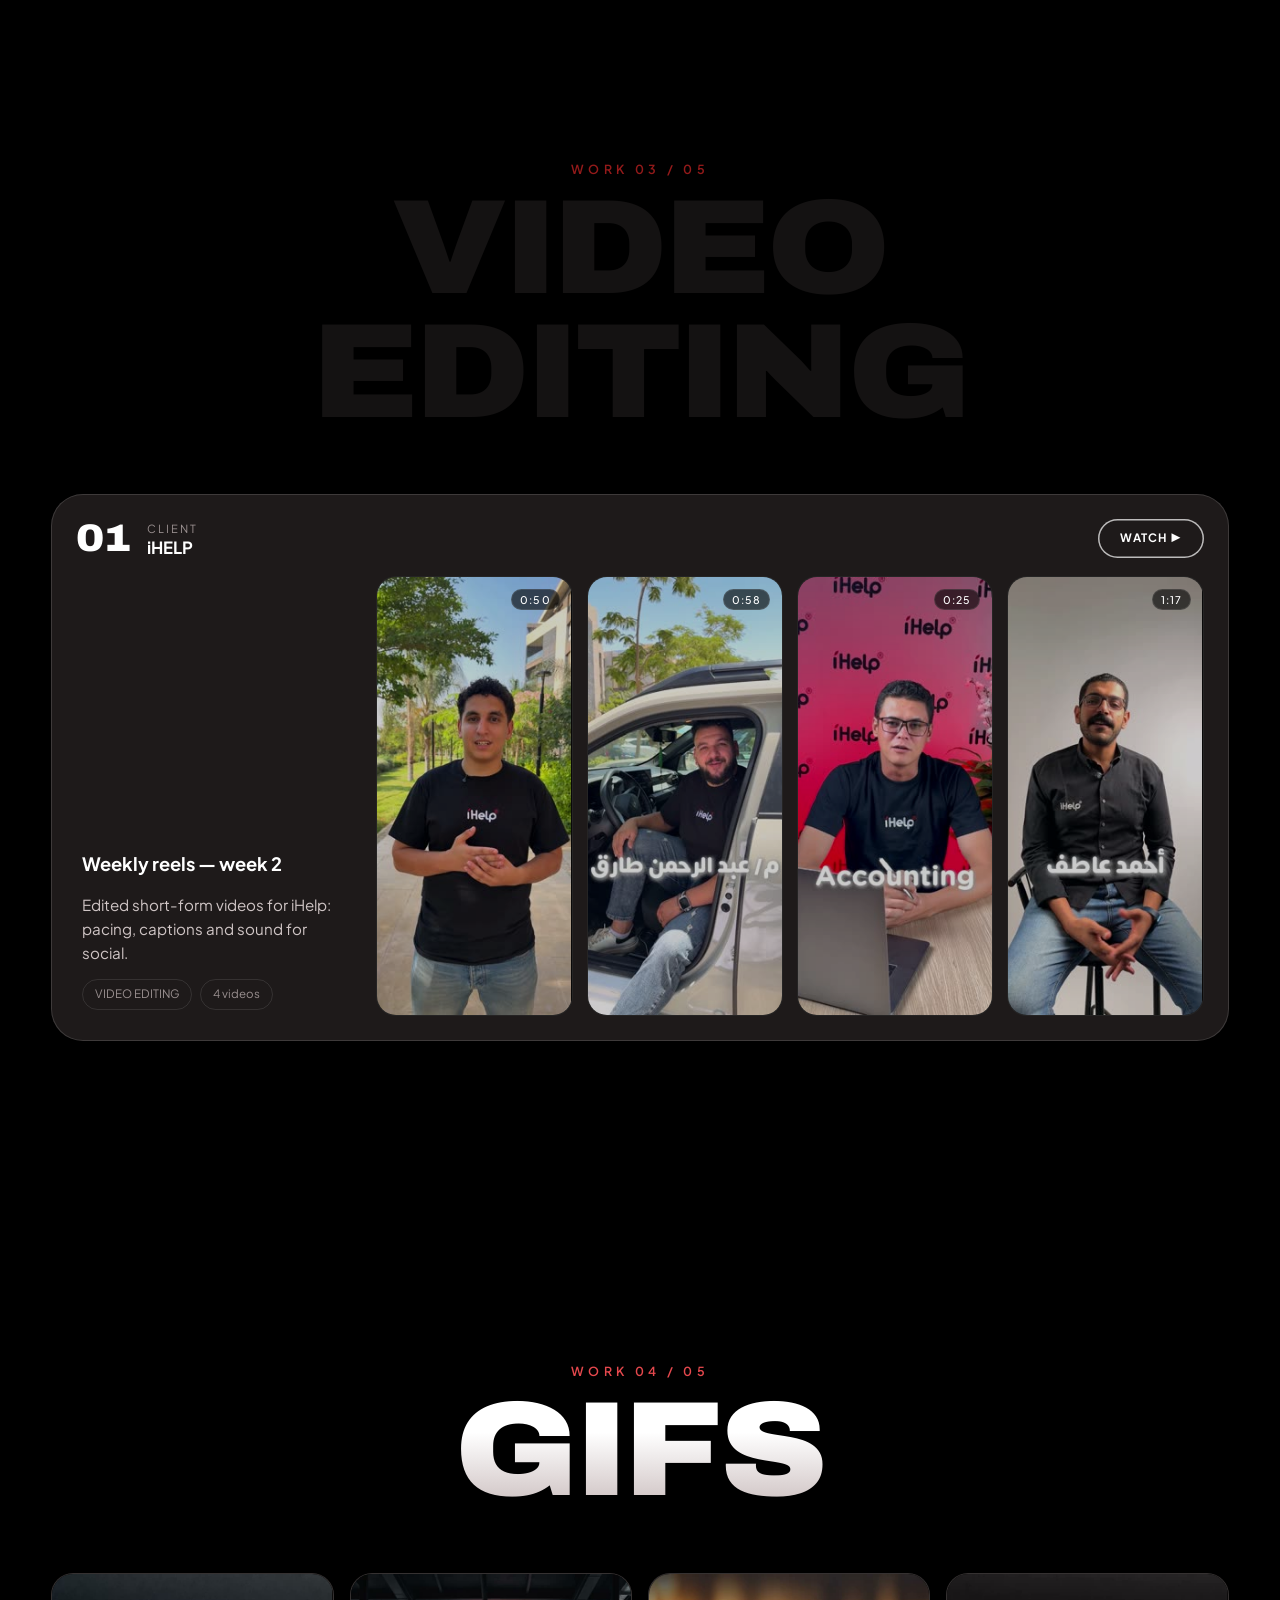
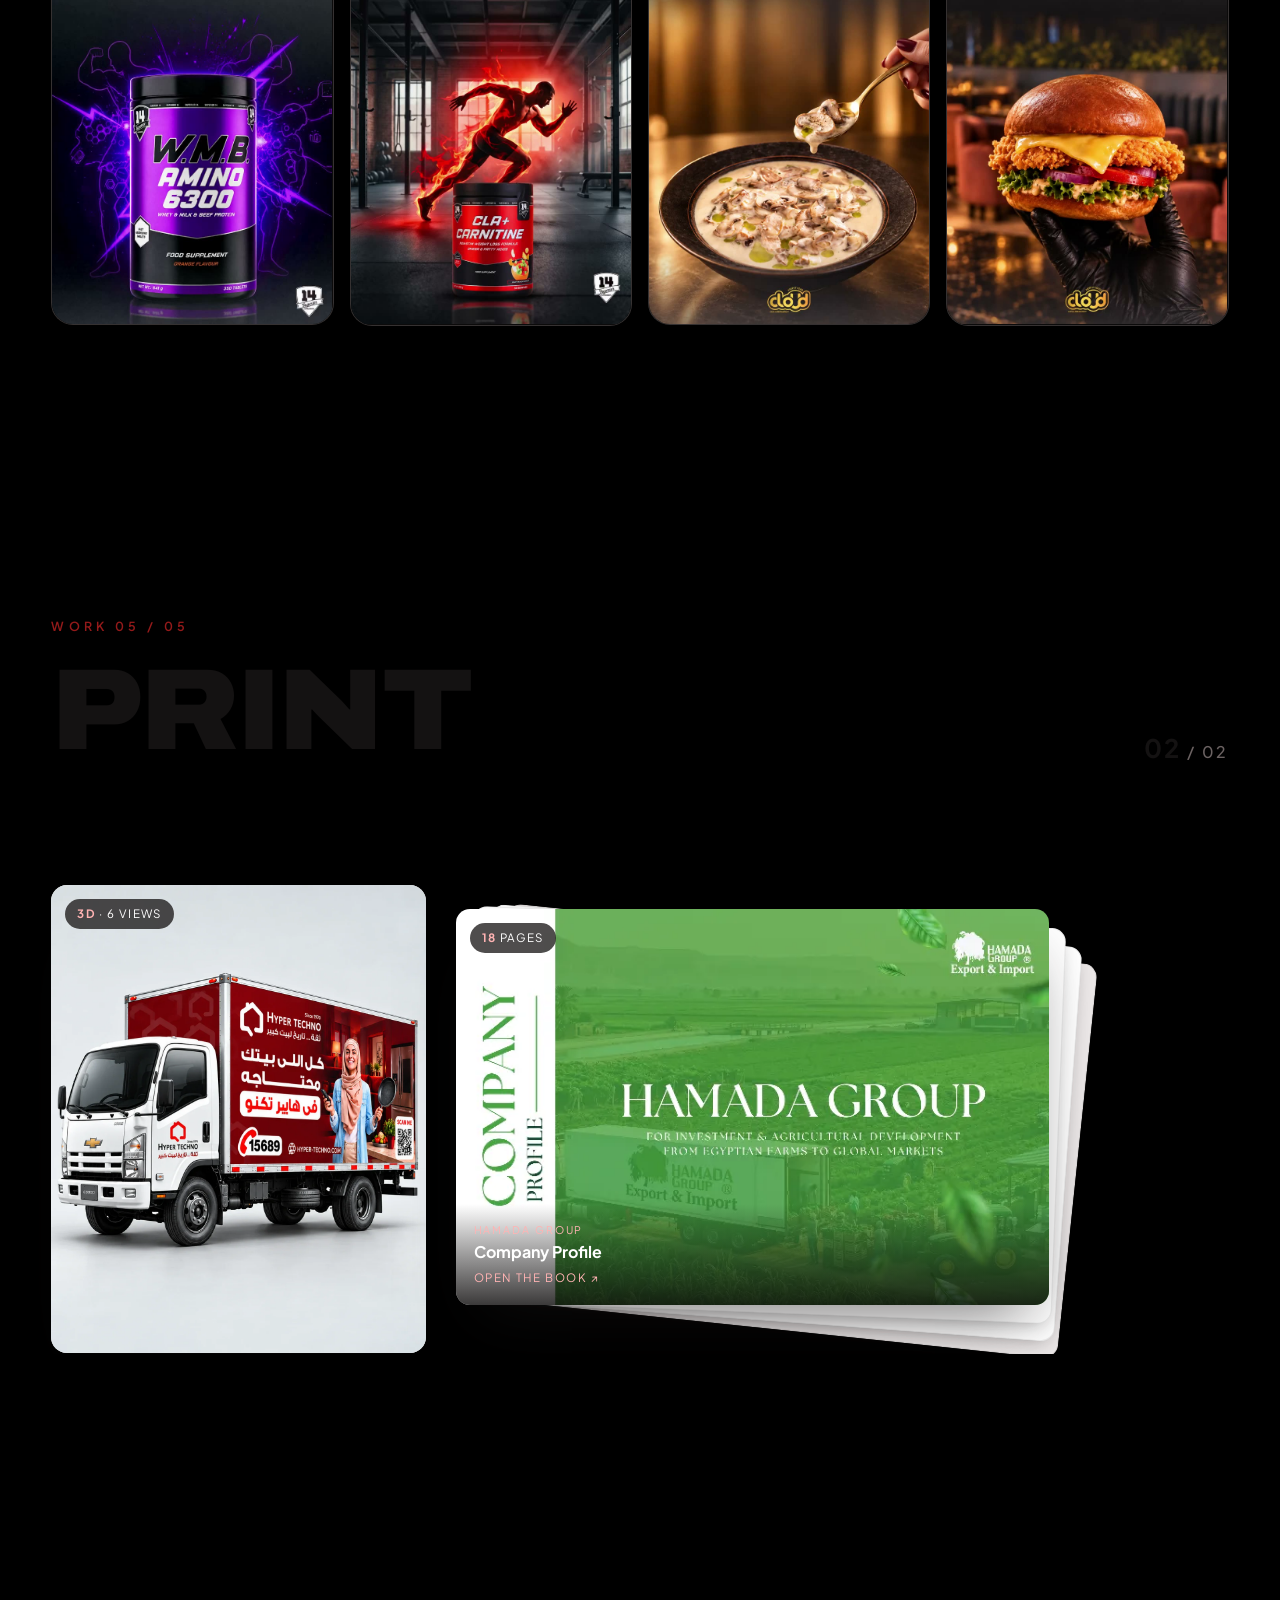
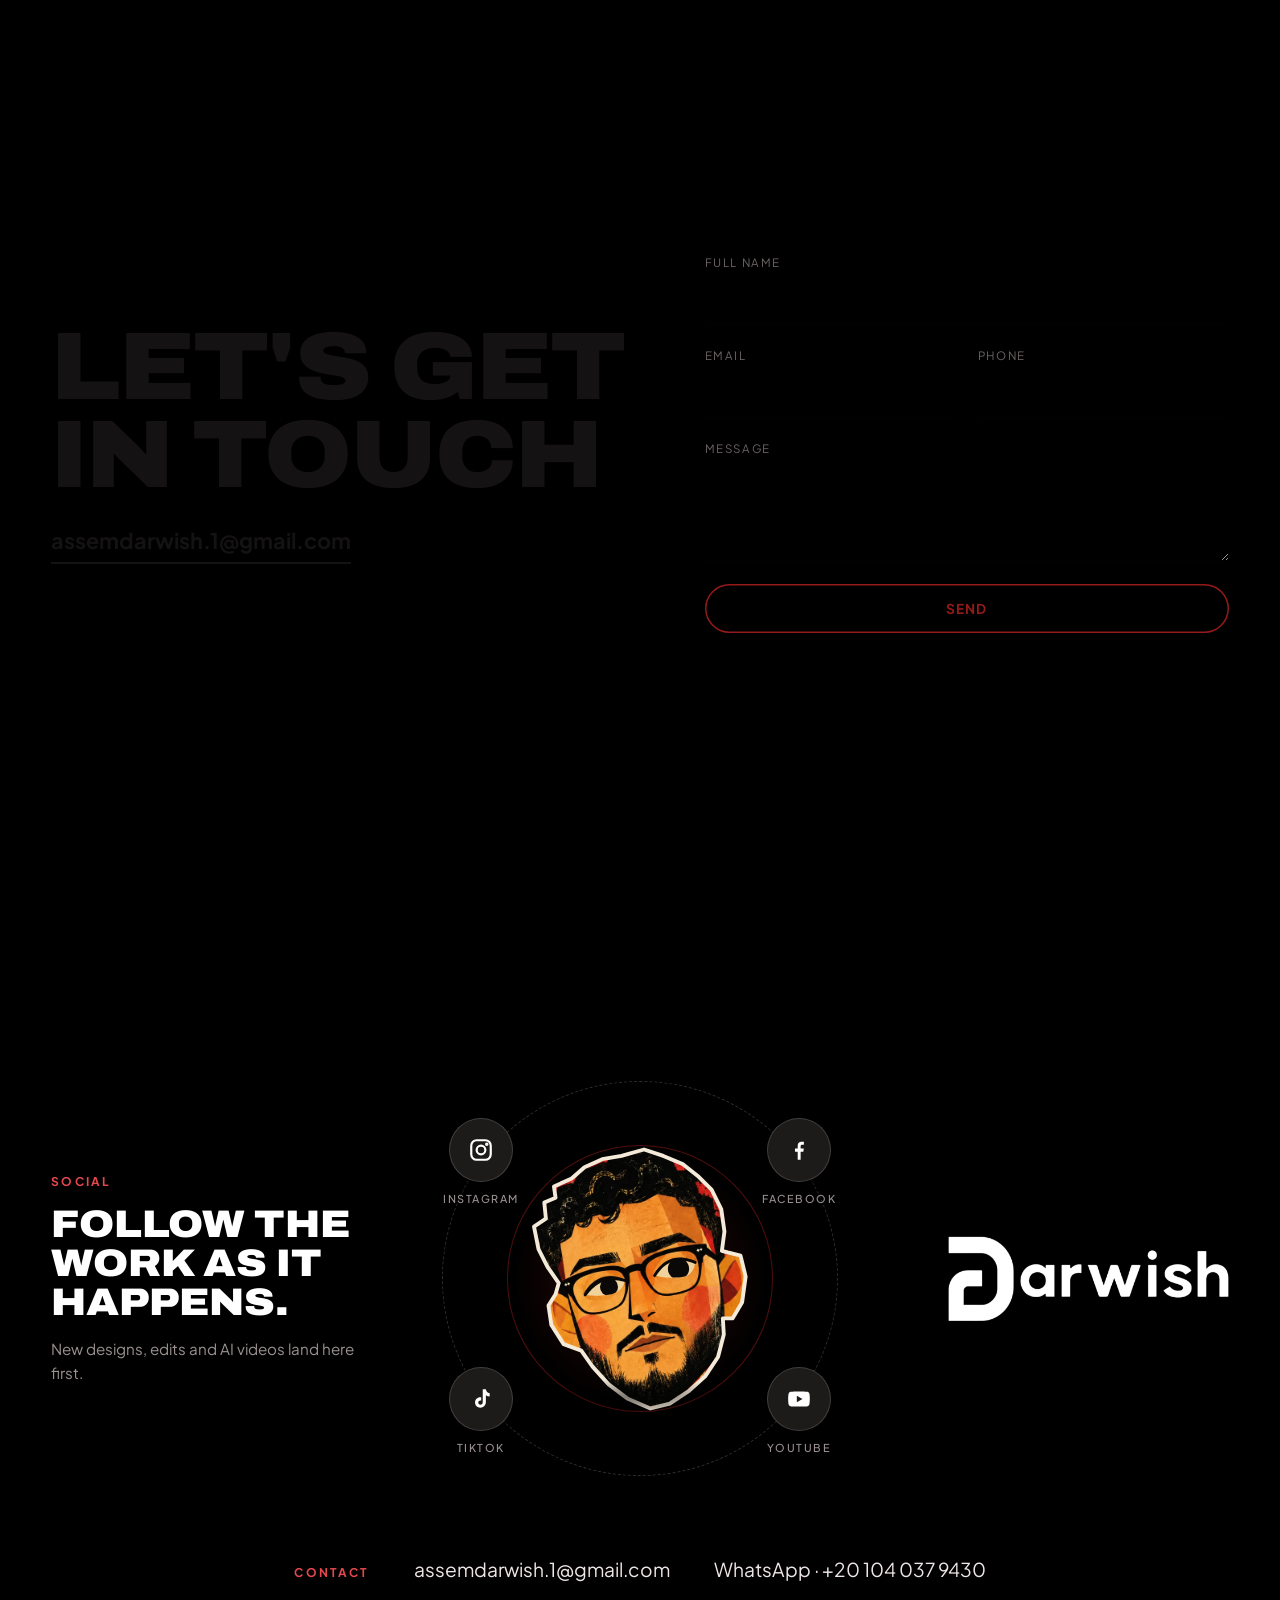
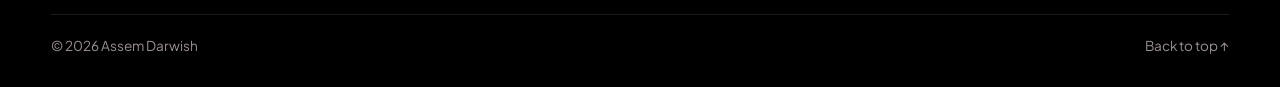
==== commit c8ed0169: "WhatsApp button in brand red Co-Authored-By: Claude Opus 5.5 <noreply@anthropic.com>" ====
--- a/index.html
+++ b/index.html
@@ -13,7 +13,7 @@
 <link rel="preconnect" href="https://fonts.gstatic.com" crossorigin>
 <link href="https://fonts.googleapis.com/css2?family=Archivo:wdth,wght@62..125,400..900&family=Alexandria:wght@600;700;800;900&family=IBM+Plex+Sans+Arabic:wght@400;500;600;700&family=Plus+Jakarta+Sans:wght@400;500;600;700&display=swap" rel="stylesheet">
 <link rel="preload" as="image" href="assets/media/me-art.webp?v=3">
-<link rel="stylesheet" href="style.css?v=19">
+<link rel="stylesheet" href="style.css?v=20">
 </head>
 <body>
 
--- a/style.css
+++ b/style.css
@@ -613,17 +613,17 @@
 
 /* ---------- floating WhatsApp button ---------- */
 .wa{position:fixed;bottom:22px;inset-inline-end:22px;z-index:140;display:flex;align-items:center;gap:0;height:58px;padding:0 4px 0 4px;border-radius:99px;
-  background:#25d366;color:#fff;box-shadow:0 14px 34px -10px rgba(37,211,102,.75),0 0 0 1px rgba(255,255,255,.15) inset;
+  background:var(--pill);color:#fff;box-shadow:0 14px 34px -10px rgba(229,72,77,.7),0 0 0 1px rgba(255,255,255,.15) inset;
   transition:gap .4s var(--ease),padding .4s var(--ease),transform .3s var(--ease),box-shadow .3s;opacity:0;transform:translateY(20px) scale(.9);pointer-events:none}
 .wa.show{opacity:1;transform:none;pointer-events:auto;transition:opacity .5s,transform .5s var(--ease),gap .4s var(--ease),padding .4s var(--ease)}
 .wa-icon{width:50px;height:50px;display:grid;place-items:center;flex:none;position:relative}
 .wa-icon svg{width:30px;height:30px}
-.wa-icon::before{content:"";position:absolute;inset:-4px;border-radius:50%;border:2px solid rgba(37,211,102,.7);animation:waPulse 2.2s ease-out infinite}
+.wa-icon::before{content:"";position:absolute;inset:-4px;border-radius:50%;border:2px solid rgba(229,72,77,.75);animation:waPulse 2.2s ease-out infinite}
 @keyframes waPulse{0%{transform:scale(.85);opacity:.9}100%{transform:scale(1.5);opacity:0}}
 .wa-label{display:grid;line-height:1.1;max-width:0;overflow:hidden;white-space:nowrap;transition:max-width .45s var(--ease)}
 .wa-label small{font-size:.66rem;opacity:.9;letter-spacing:.04em}
 .wa-label b{font-size:.95rem;letter-spacing:.02em}
-.wa:hover{gap:6px;padding-inline-end:20px;box-shadow:0 18px 40px -10px rgba(37,211,102,.9)}
+.wa:hover{gap:6px;padding-inline-end:20px;box-shadow:0 18px 40px -10px rgba(229,72,77,.9)}
 .wa:hover .wa-label{max-width:140px}
 .wa:hover .wa-icon::before{animation:none;opacity:0}
 html.bv-open .wa{opacity:0;pointer-events:none}
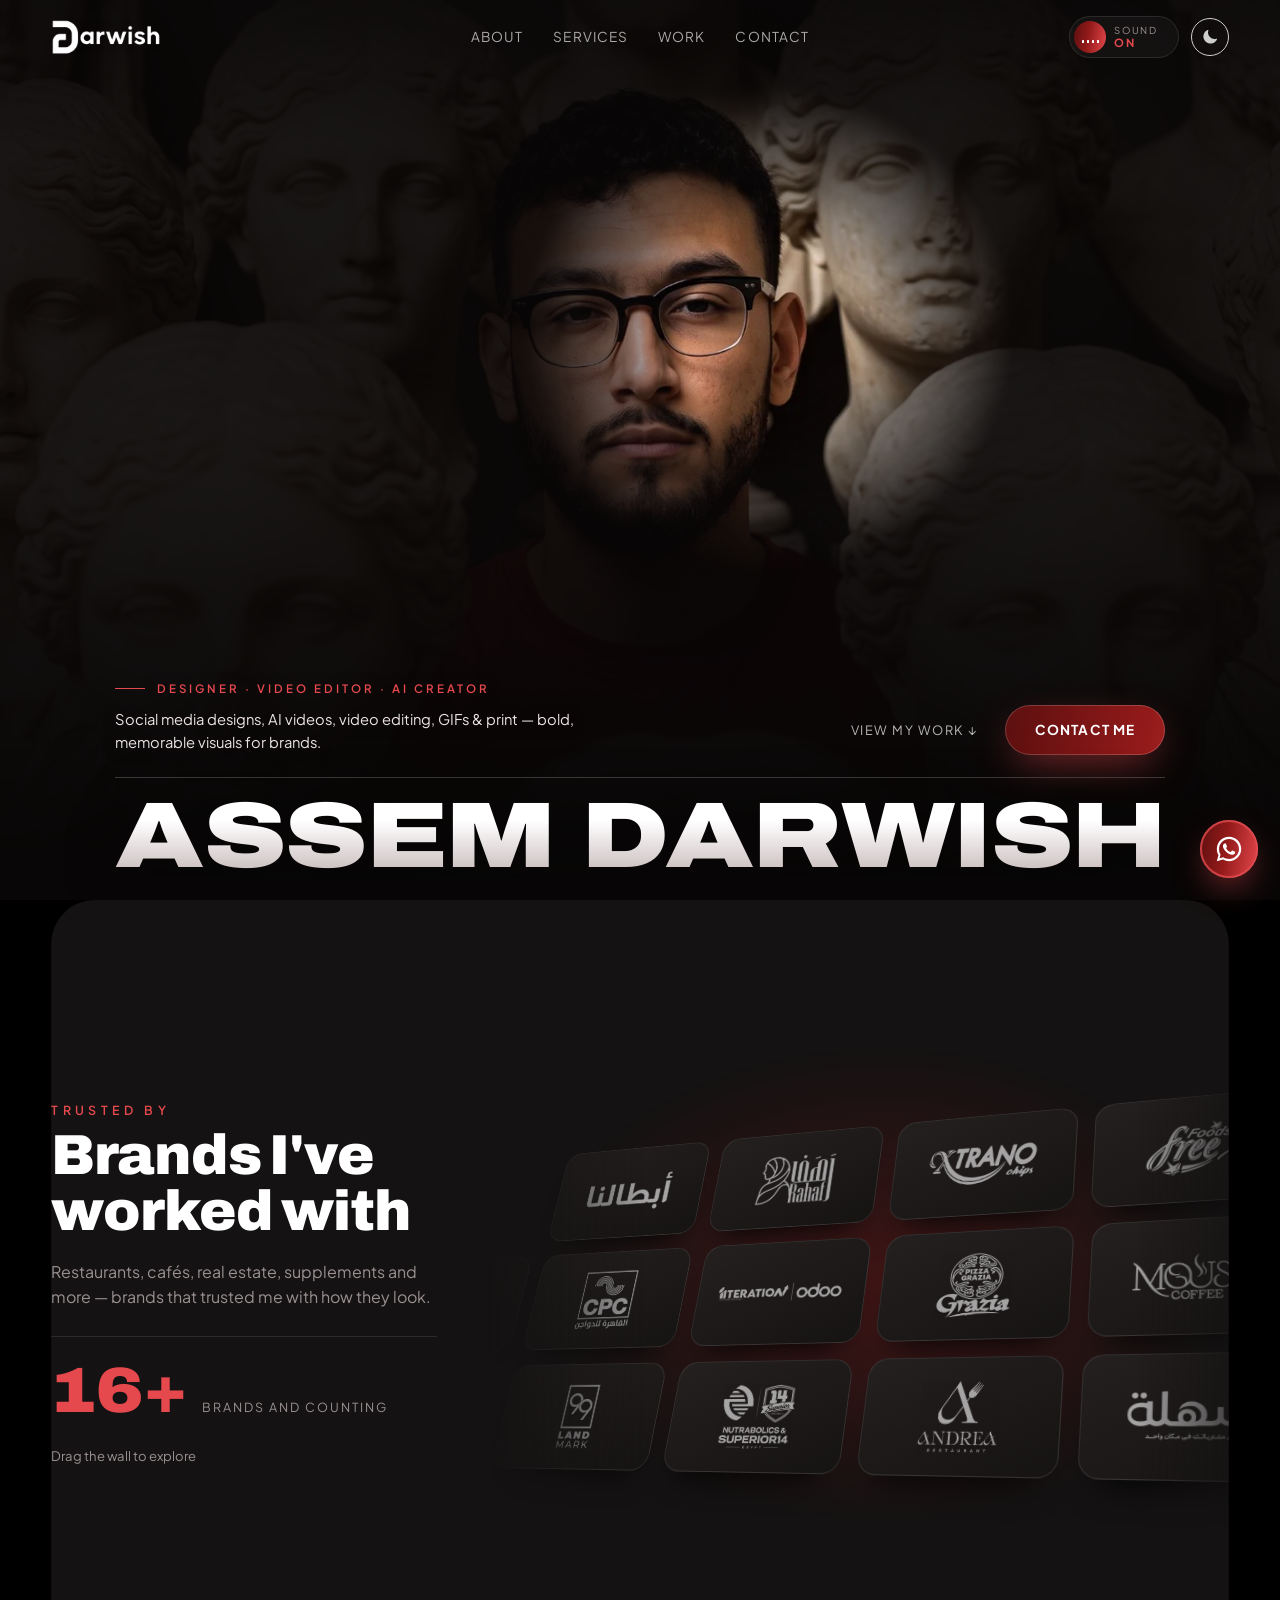
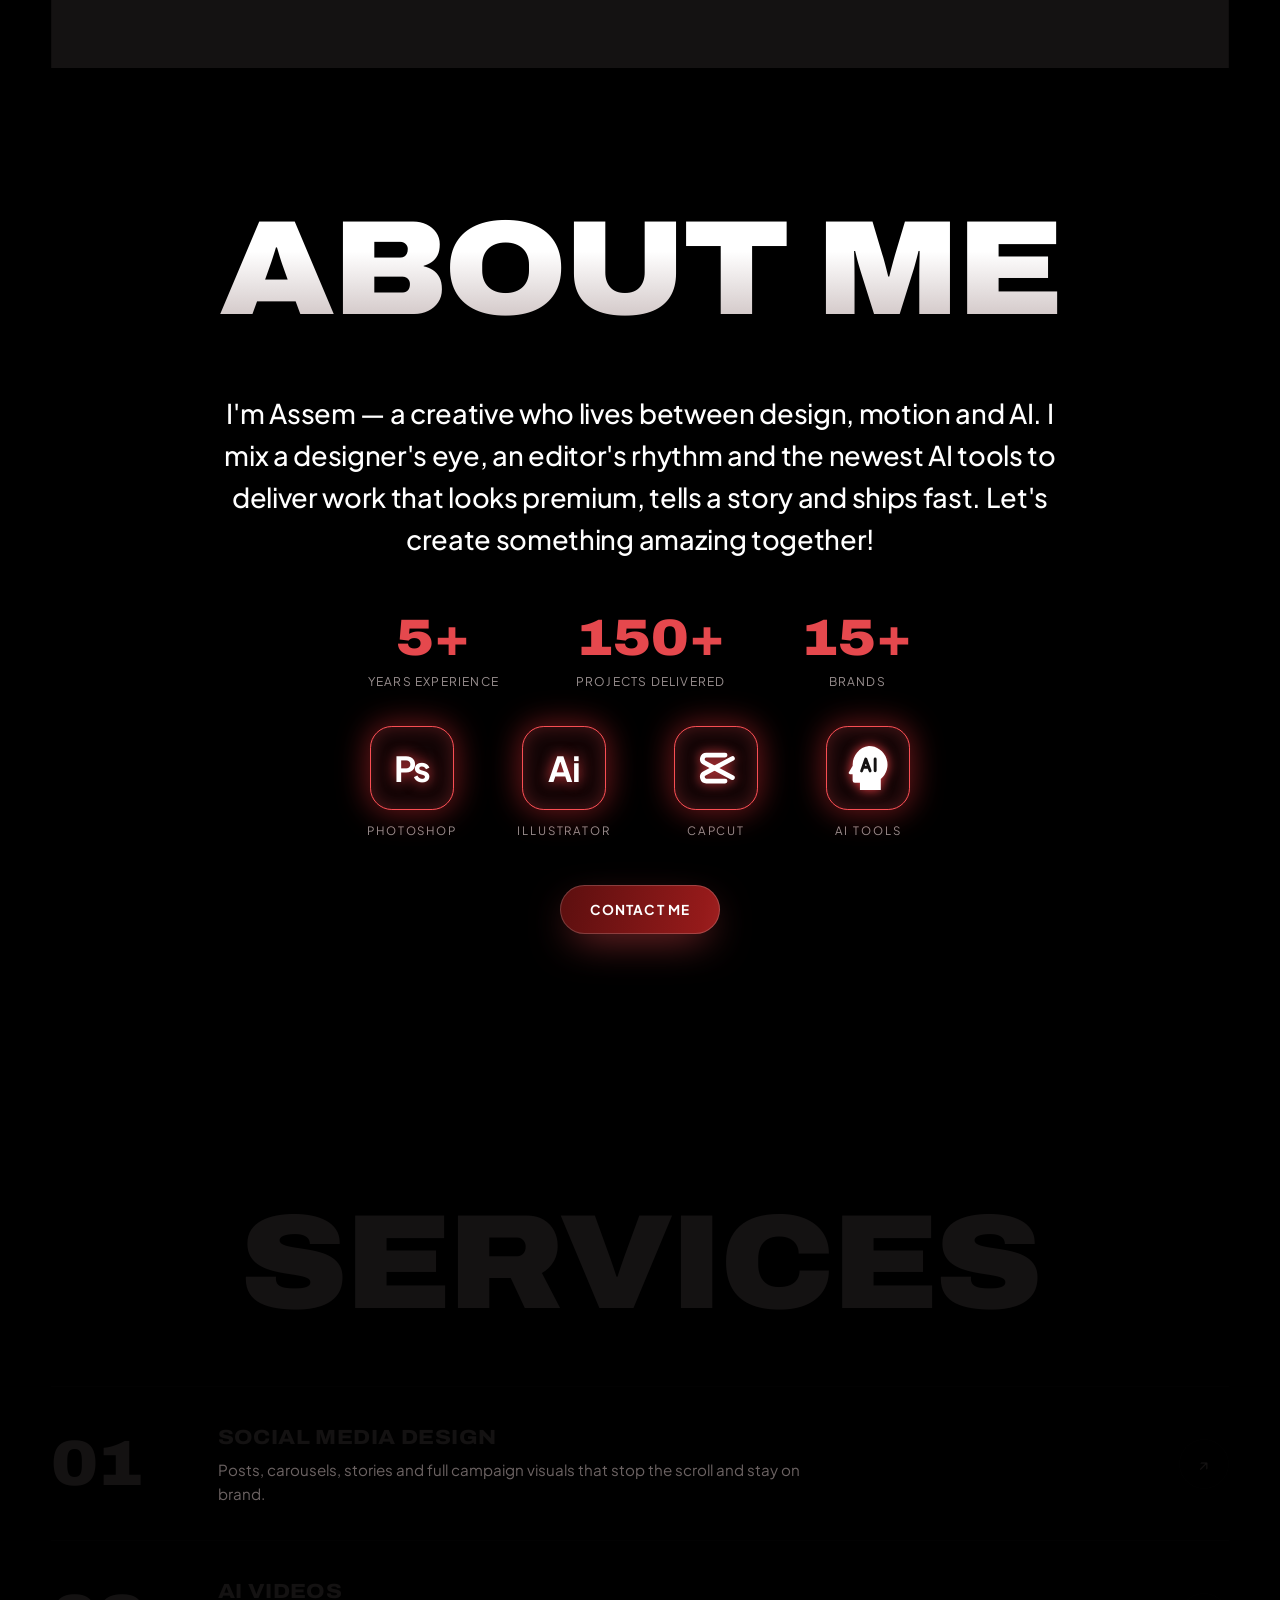
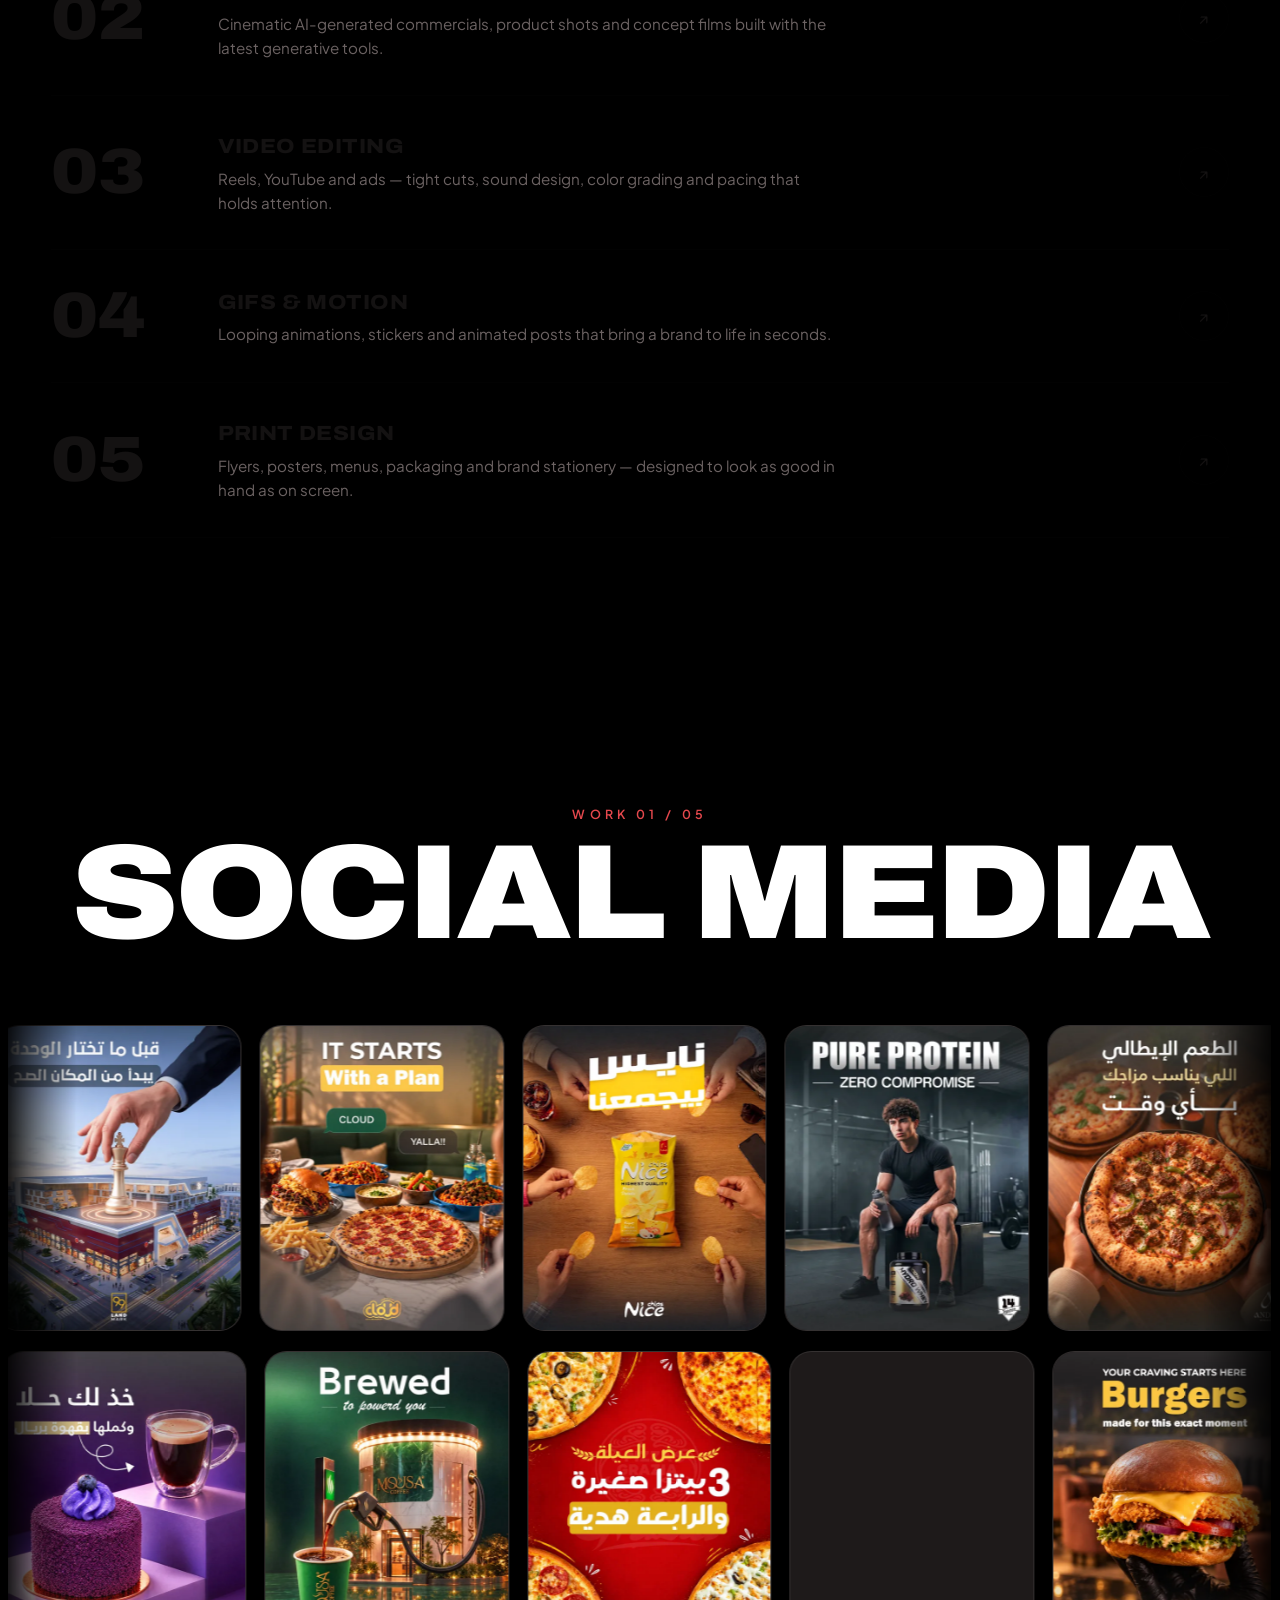
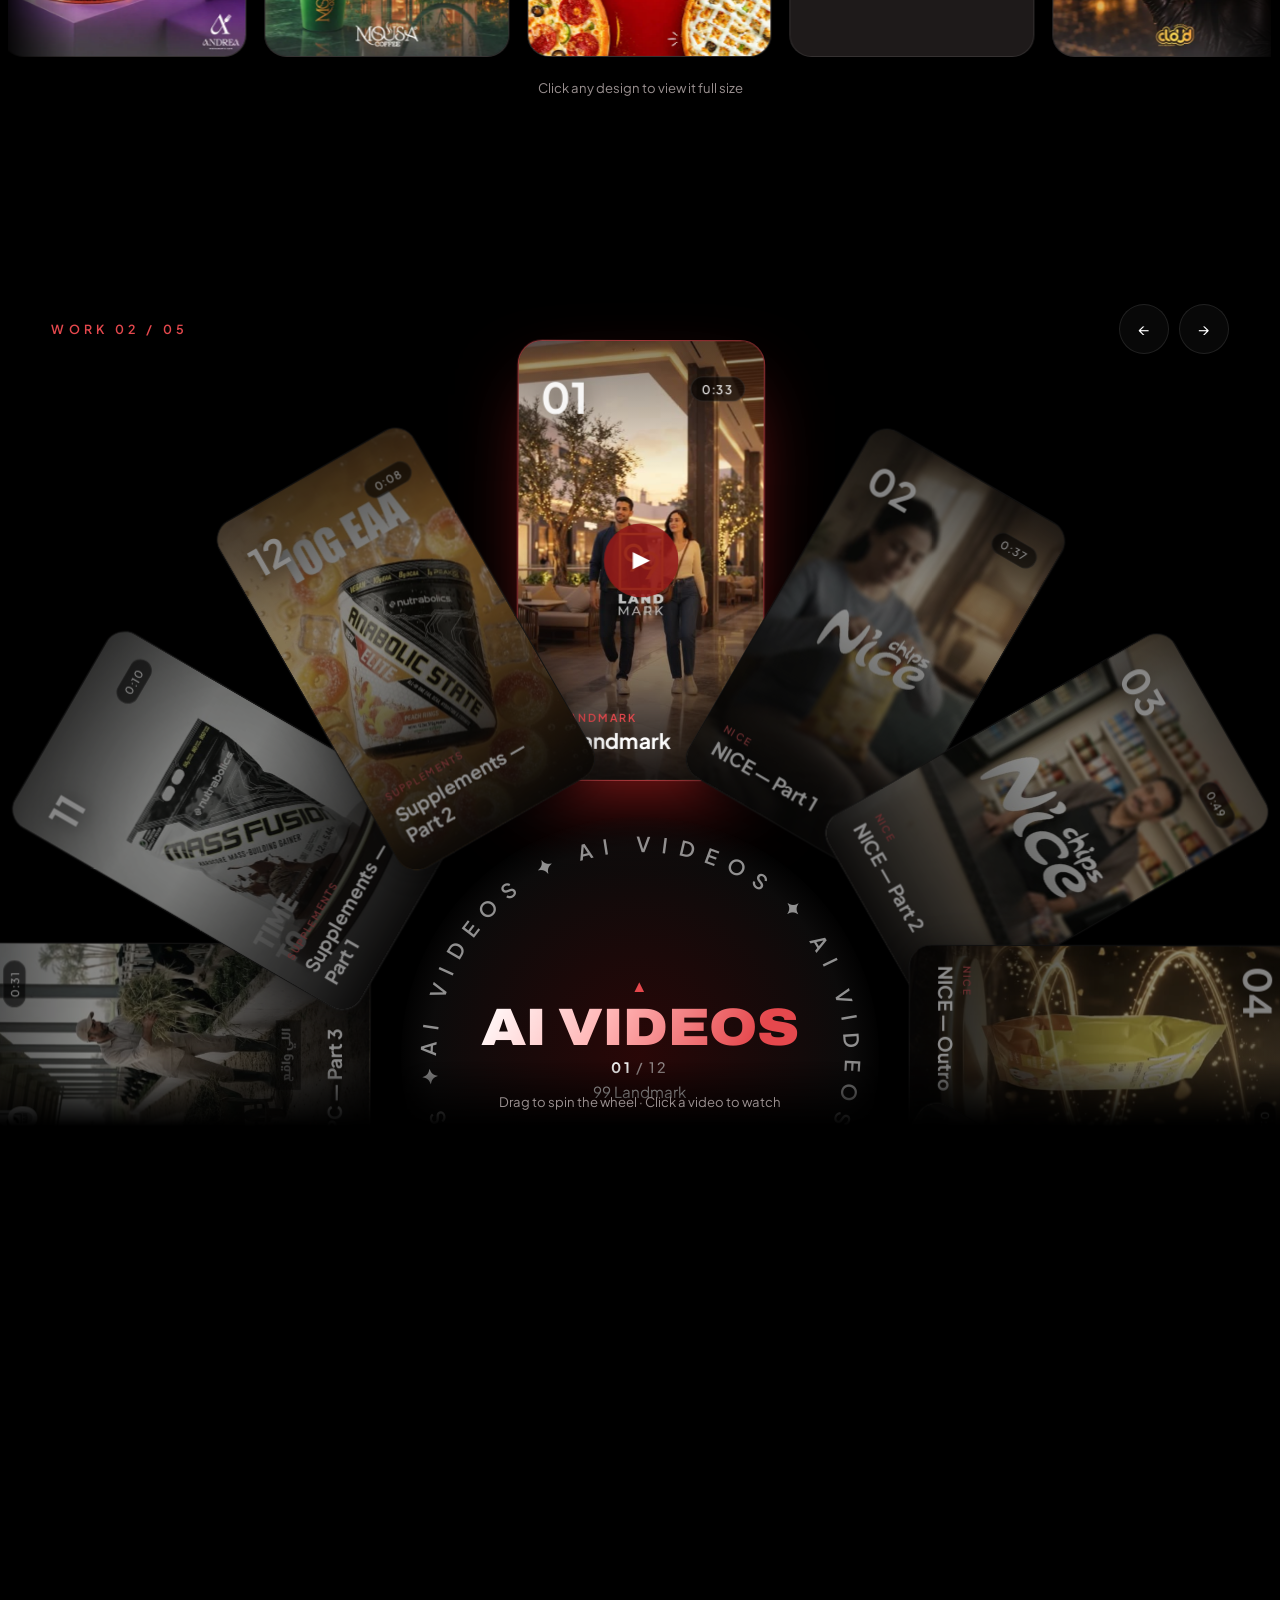
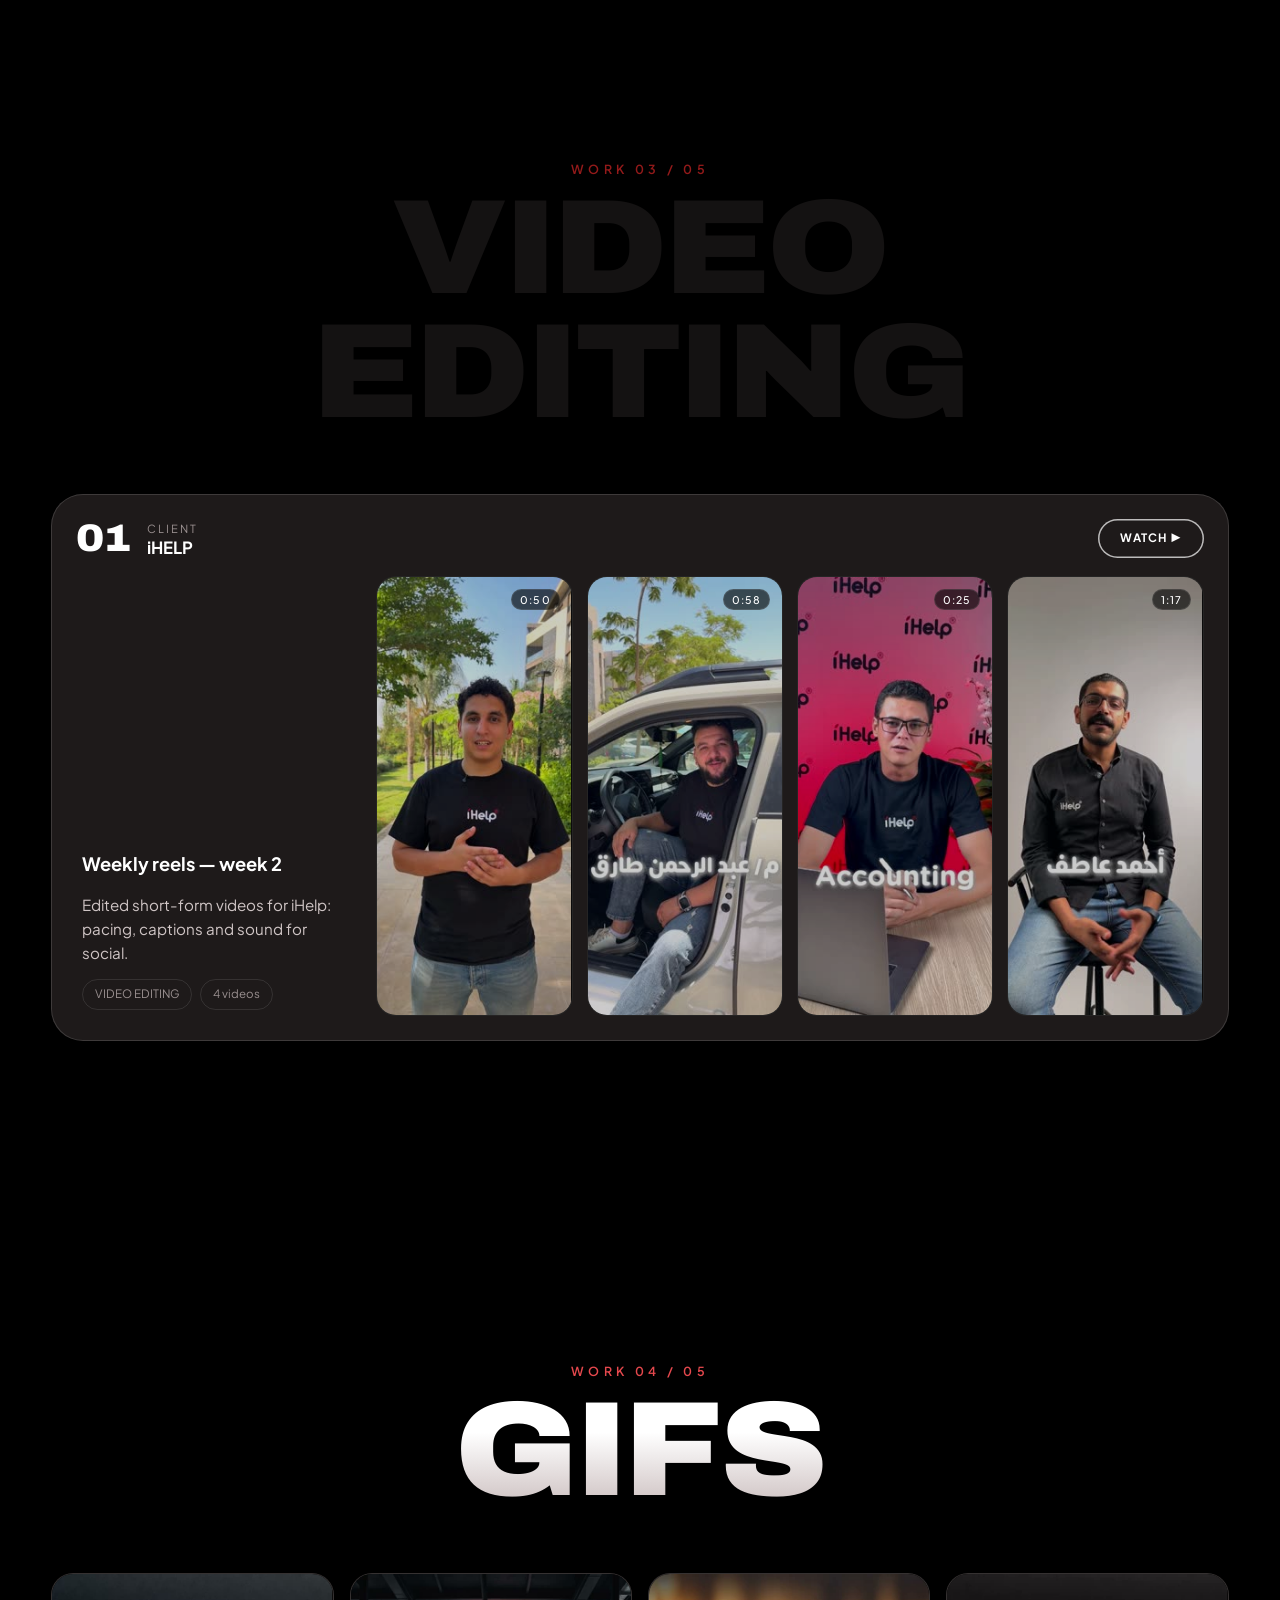
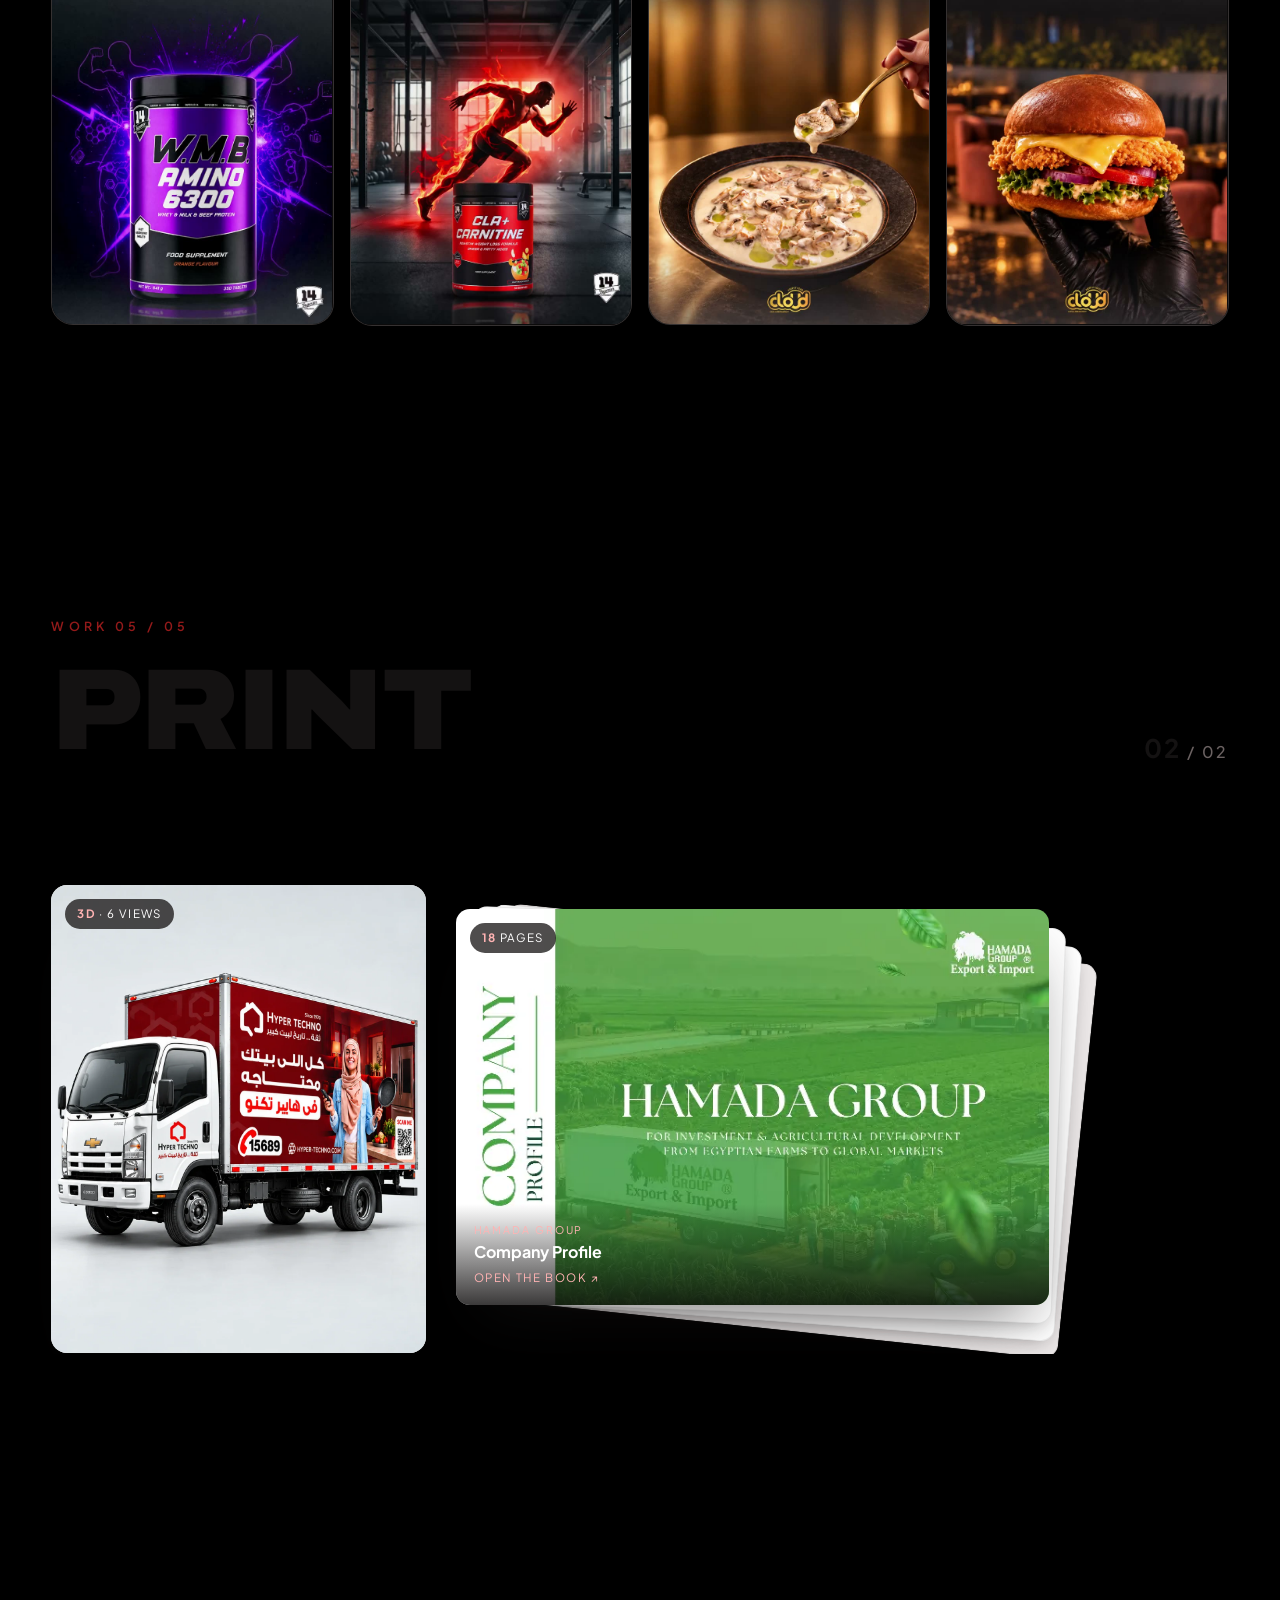
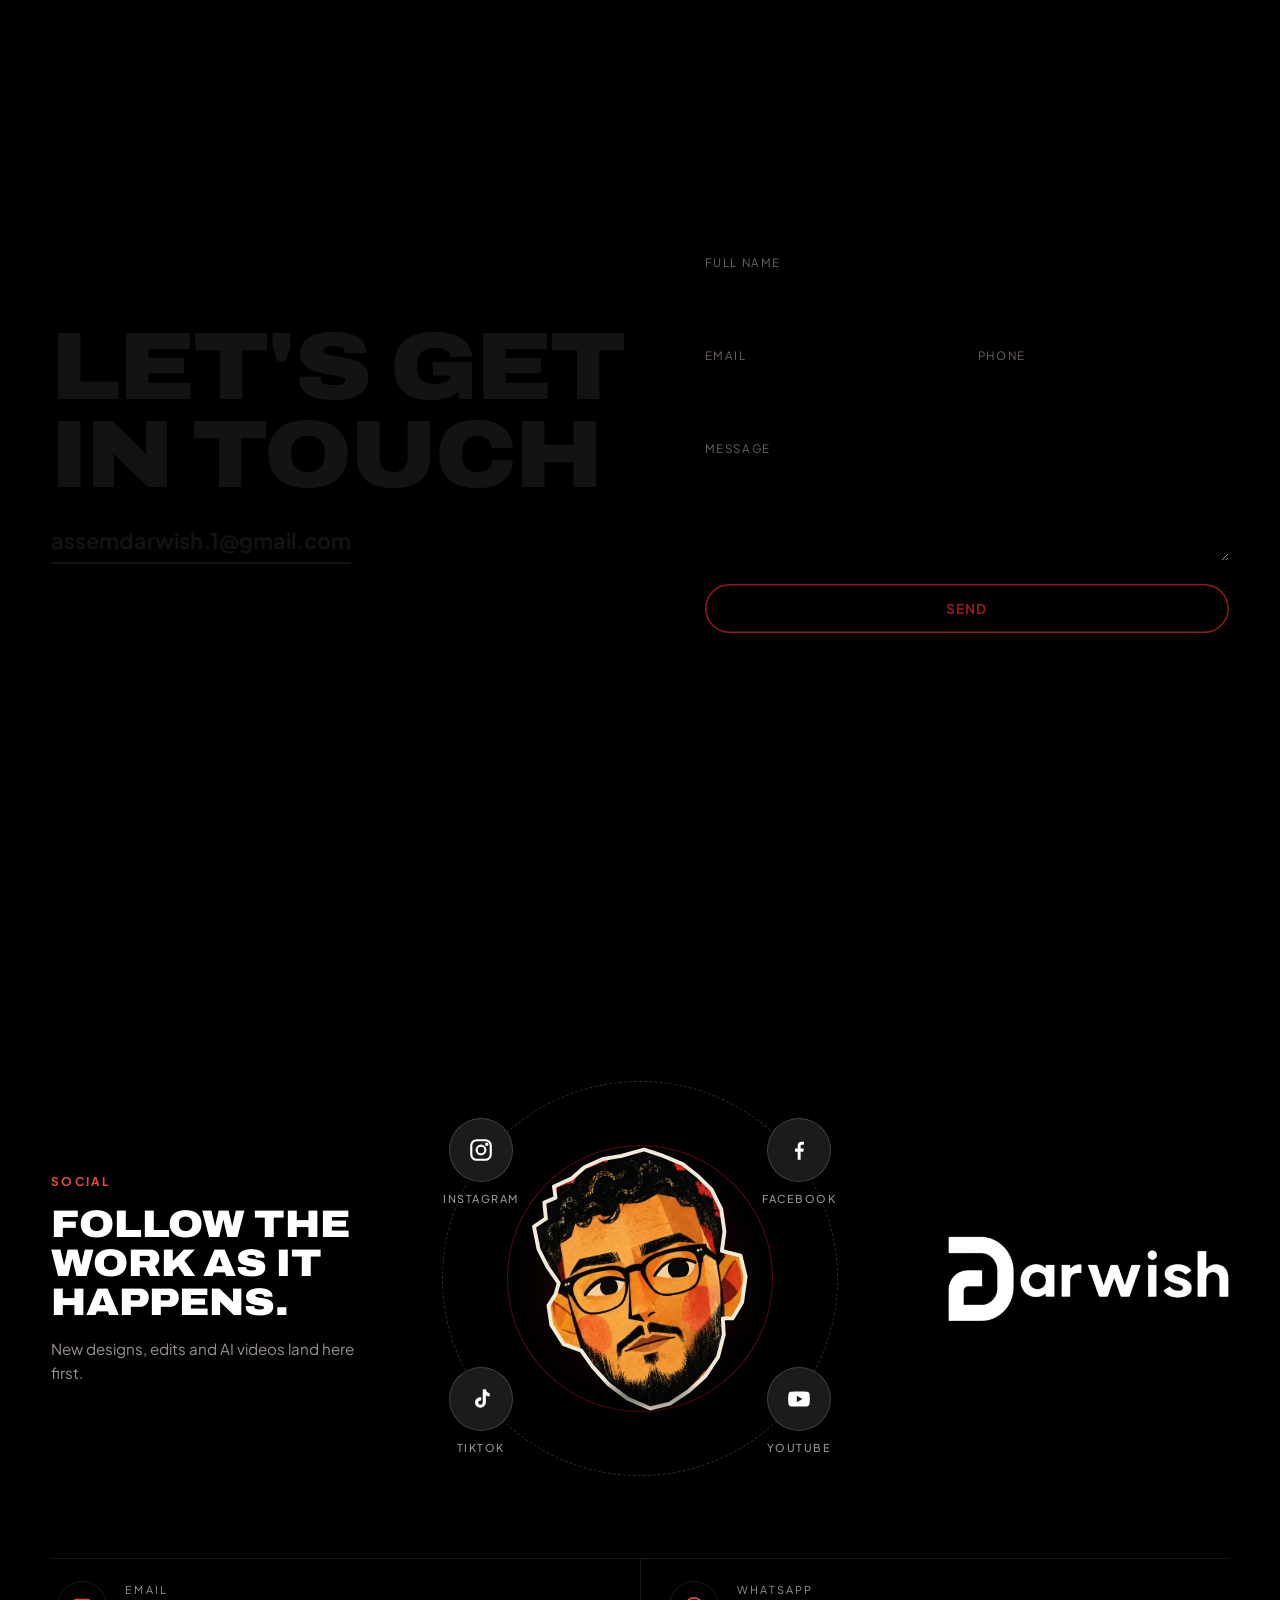
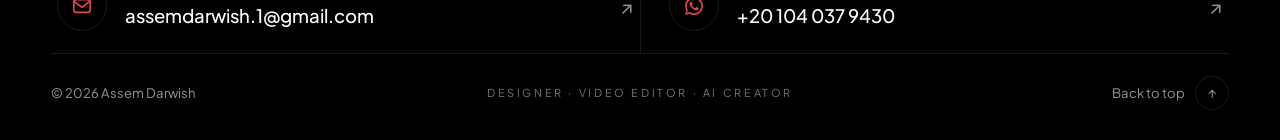
==== commit 785c4608: "Footer: contact cards and closing bar Co-Authored-By: Claude Opus 5.5 <noreply@anthropic.com>" ====
--- a/index.html
+++ b/index.html
@@ -13,7 +13,7 @@
 <link rel="preconnect" href="https://fonts.gstatic.com" crossorigin>
 <link href="https://fonts.googleapis.com/css2?family=Archivo:wdth,wght@62..125,400..900&family=Alexandria:wght@600;700;800;900&family=IBM+Plex+Sans+Arabic:wght@400;500;600;700&family=Plus+Jakarta+Sans:wght@400;500;600;700&display=swap" rel="stylesheet">
 <link rel="preload" as="image" href="assets/media/me-art.webp?v=3">
-<link rel="stylesheet" href="style.css?v=20">
+<link rel="stylesheet" href="style.css?v=21">
 </head>
 <body>
 
@@ -261,11 +261,19 @@
       <img src="assets/media/letters/l1.webp" alt="" draggable="false"><img src="assets/media/letters/l2.webp" alt="" draggable="false"><img src="assets/media/letters/l3.webp" alt="" draggable="false"><img src="assets/media/letters/l4.webp" alt="" draggable="false"><img src="assets/media/letters/l5.webp" alt="" draggable="false"><img src="assets/media/letters/l6.webp" alt="" draggable="false"><img src="assets/media/letters/l7.webp" alt="" draggable="false">
   </div>
   </div>
-  <div class="foot-contact wrap"><h4 data-en="Contact" data-ar="تواصل"></h4>
-    <a href="mailto:assemdarwish.1@gmail.com">assemdarwish.1@gmail.com</a>
-    <a href="https://wa.me/201040379430" target="_blank" rel="noopener">WhatsApp · +20 104 037 9430</a>
-  </div>
-  <div class="foot-bottom wrap"><span>© <span id="yr"></span> Assem Darwish</span><a href="#home" data-en="Back to top ↑" data-ar="لفوق ↑"></a></div>
+  <div class="foot-contact wrap">
+    <a class="fc" href="mailto:assemdarwish.1@gmail.com">
+      <i class="fc-ic"><svg viewBox="0 0 24 24" fill="none" stroke="currentColor" stroke-width="1.800" stroke-linecap="round" stroke-linejoin="round"><rect x="3" y="5" width="18" height="14" rx="3"/><path d="M4 7.500l8 6 8-6"/></svg></i>
+      <span class="fc-txt"><small data-en="Email" data-ar="الإيميل"></small><b>assemdarwish.1@gmail.com</b></span>
+      <em>↗</em>
+    </a>
+    <a class="fc" href="https://wa.me/201040379430" target="_blank" rel="noopener">
+      <i class="fc-ic"><svg viewBox="0 0 32 32" aria-hidden="true"><path fill="currentColor" d="M16.04 3C8.86 3 3.03 8.82 3.03 16c0 2.29.6 4.53 1.74 6.5L3 29l6.68-1.75A12.95 12.95 0 0 0 16.04 29C23.2 29 29.04 23.18 29.04 16S23.2 3 16.04 3zm0 23.62c-2.02 0-3.99-.54-5.71-1.57l-.41-.24-3.96 1.04 1.06-3.86-.27-.4A10.6 10.6 0 0 1 5.4 16c0-5.86 4.77-10.62 10.64-10.62S26.67 10.14 26.67 16s-4.77 10.62-10.63 10.62zm5.83-7.95c-.32-.16-1.89-.93-2.18-1.04-.29-.11-.5-.16-.72.16-.21.32-.82 1.04-1.01 1.25-.19.21-.37.24-.69.08-.32-.16-1.35-.5-2.57-1.59-.95-.85-1.59-1.9-1.78-2.22-.19-.32-.02-.49.14-.65.14-.14.32-.37.48-.56.16-.19.21-.32.32-.53.11-.21.05-.4-.03-.56-.08-.16-.72-1.73-.98-2.37-.26-.62-.52-.54-.72-.55h-.61c-.21 0-.56.08-.85.4-.29.32-1.12 1.09-1.12 2.66s1.15 3.09 1.31 3.3c.16.21 2.26 3.45 5.47 4.84.76.33 1.36.53 1.83.68.77.24 1.47.21 2.02.13.62-.09 1.89-.77 2.16-1.52.27-.75.27-1.39.19-1.52-.08-.13-.29-.21-.61-.37z"/></svg></i>
+      <span class="fc-txt"><small>WhatsApp</small><b>+20 104 037 9430</b></span>
+      <em>↗</em>
+    </a>
+  </div>
+  <div class="foot-bottom wrap"><span>© <span id="yr"></span> Assem Darwish</span><span class="foot-mid" data-en="Designer · Video Editor · AI Creator" data-ar="مصمم · مونتير · صانع فيديوهات AI"></span><a href="#home" class="to-top"><span data-en="Back to top" data-ar="لفوق"></span><i>↑</i></a></div>
 </footer>
 
 </main>
--- a/style.css
+++ b/style.css
@@ -735,3 +735,32 @@
 html[data-theme=light] .orbit-ring.r2{border-color:rgba(148,26,26,.45);background:radial-gradient(circle,rgba(148,26,26,.2),transparent 68%)}
 html[data-theme=light] .soc:hover b{color:var(--ink)}
 html[data-theme=light] .foot-contact h4,html[data-theme=light] .foot-grid h4{color:var(--a)}
+
+/* ---------- footer: contact cards + closing bar ---------- */
+.foot-contact{display:grid!important;grid-template-columns:1fr 1fr;gap:0!important;align-items:stretch;margin:auto auto 0!important;padding-top:clamp(40px,5vw,70px)!important}
+.fc{display:flex;align-items:center;gap:18px;padding:22px 6px;border-top:1px solid var(--line);border-bottom:1px solid var(--line);color:var(--fg)!important;font-size:inherit!important;transition:background .4s,padding .45s var(--ease)}
+.fc+.fc{border-inline-start:1px solid var(--line);padding-inline-start:28px}
+.fc::after{display:none}
+.fc-ic{width:50px;height:50px;flex:none;display:grid;place-items:center;border-radius:50%;border:1px solid var(--line);color:var(--t);transition:background .35s,color .35s,border-color .35s,transform .45s var(--ease)}
+.fc-ic svg{width:22px;height:22px}
+.fc-txt{display:grid;gap:3px;min-width:0}
+.fc-txt small{font-size:.68rem;letter-spacing:.2em;text-transform:uppercase;color:var(--mute)}
+.fc-txt b{font-weight:500;font-size:clamp(1rem,1.45vw,1.3rem);overflow-wrap:anywhere}
+.fc em{margin-inline-start:auto;font-style:normal;font-size:1.25rem;color:var(--mute);transition:transform .45s var(--ease),color .3s}
+.fc:hover{background:linear-gradient(90deg,rgba(148,26,26,.16),transparent);padding-inline-start:18px}
+.fc+.fc:hover{padding-inline-start:38px}
+.fc:hover .fc-ic{background:var(--a);border-color:var(--a);color:#fff;transform:scale(1.06)}
+.fc:hover em{transform:translate(4px,-4px);color:var(--t)}
+.foot-bottom{display:grid!important;grid-template-columns:1fr auto 1fr;align-items:center;border-top:0!important;padding-top:22px!important;font-size:.82rem}
+.foot-mid{font-size:.68rem;letter-spacing:.24em;text-transform:uppercase;color:var(--mute);opacity:.8}
+.to-top{justify-self:end;display:inline-flex;align-items:center;gap:10px;color:var(--mute);transition:color .3s}
+.to-top i{width:34px;height:34px;display:grid;place-items:center;border-radius:50%;border:1px solid var(--line);font-style:normal;transition:background .35s,border-color .35s,color .35s,transform .45s var(--ease)}
+.to-top:hover{color:var(--fg)}
+.to-top:hover i{background:var(--a);border-color:var(--a);color:#fff;transform:translateY(-4px)}
+@media(max-width:760px){
+  .foot-contact{grid-template-columns:1fr}
+  .fc+.fc{border-inline-start:0;border-top:0;padding-inline-start:6px}
+  .fc+.fc:hover{padding-inline-start:18px}
+  .foot-bottom{grid-template-columns:1fr auto}
+  .foot-mid{display:none}
+}
